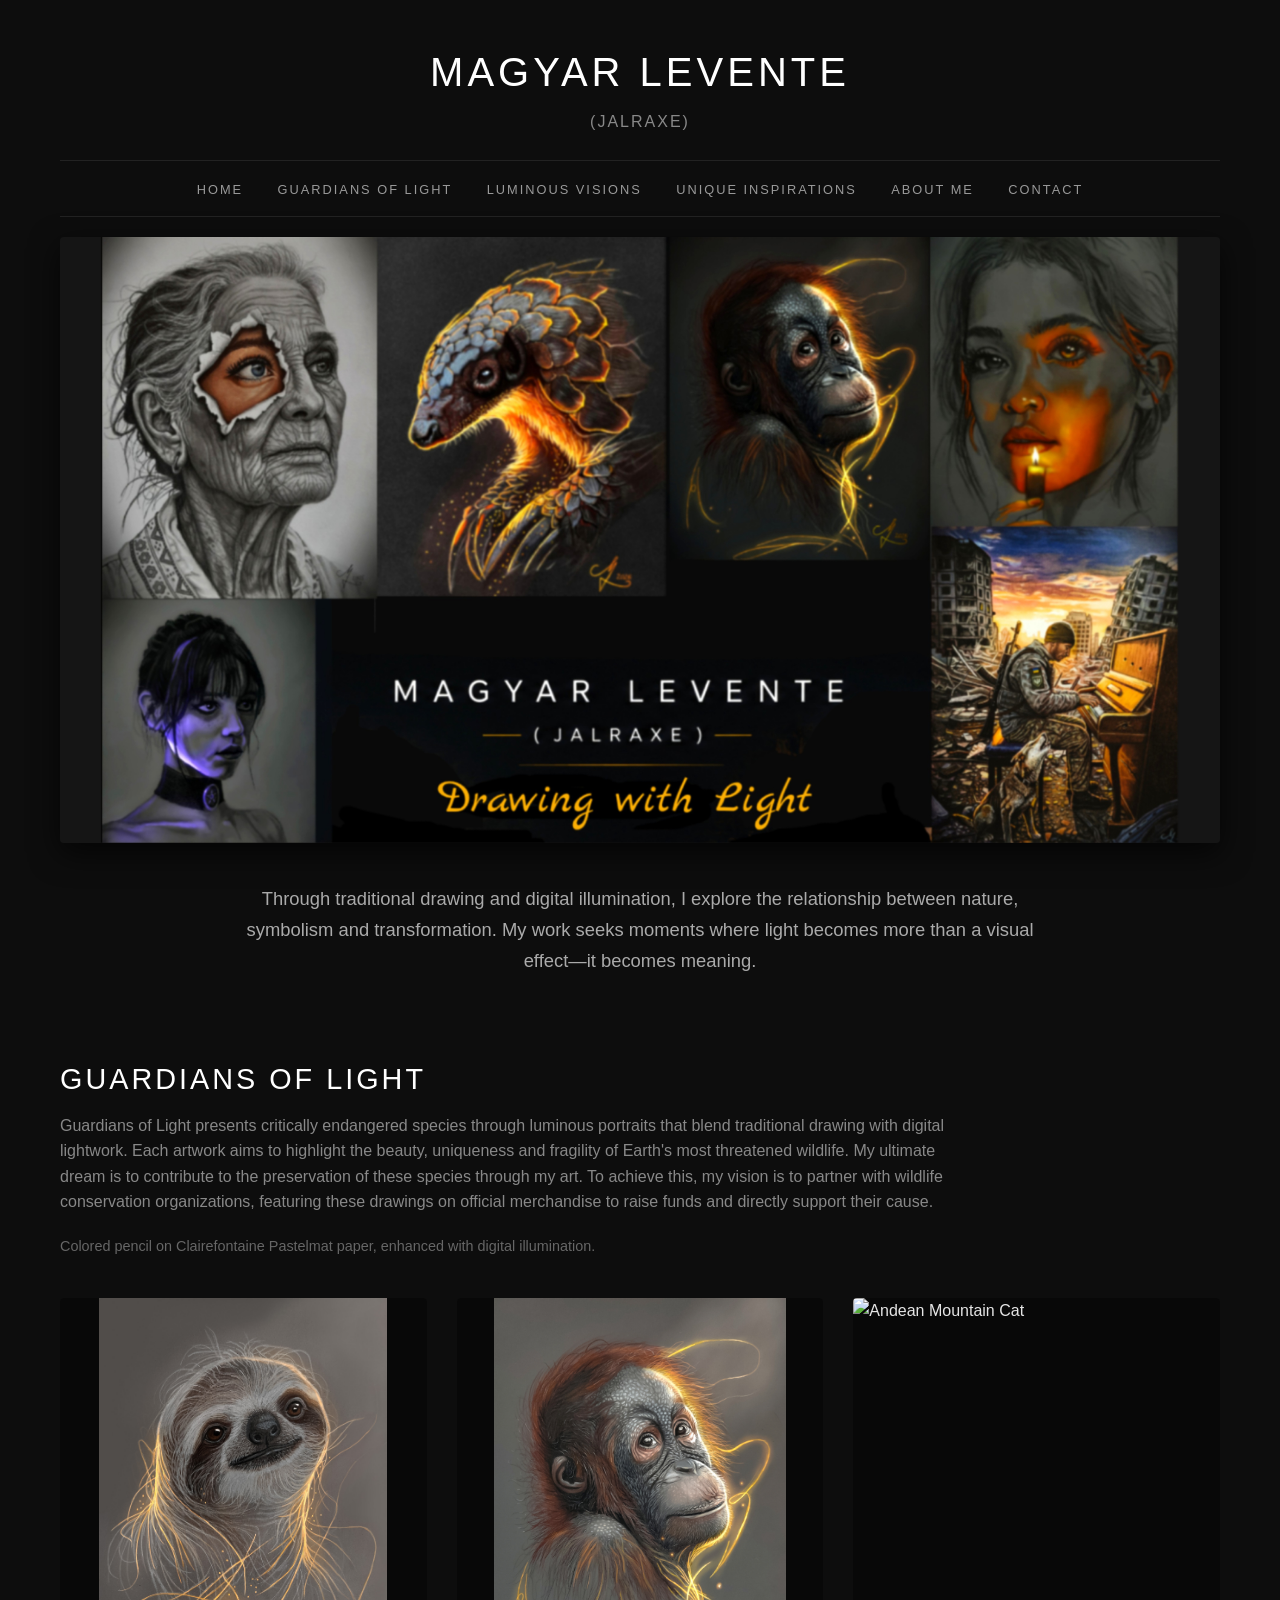
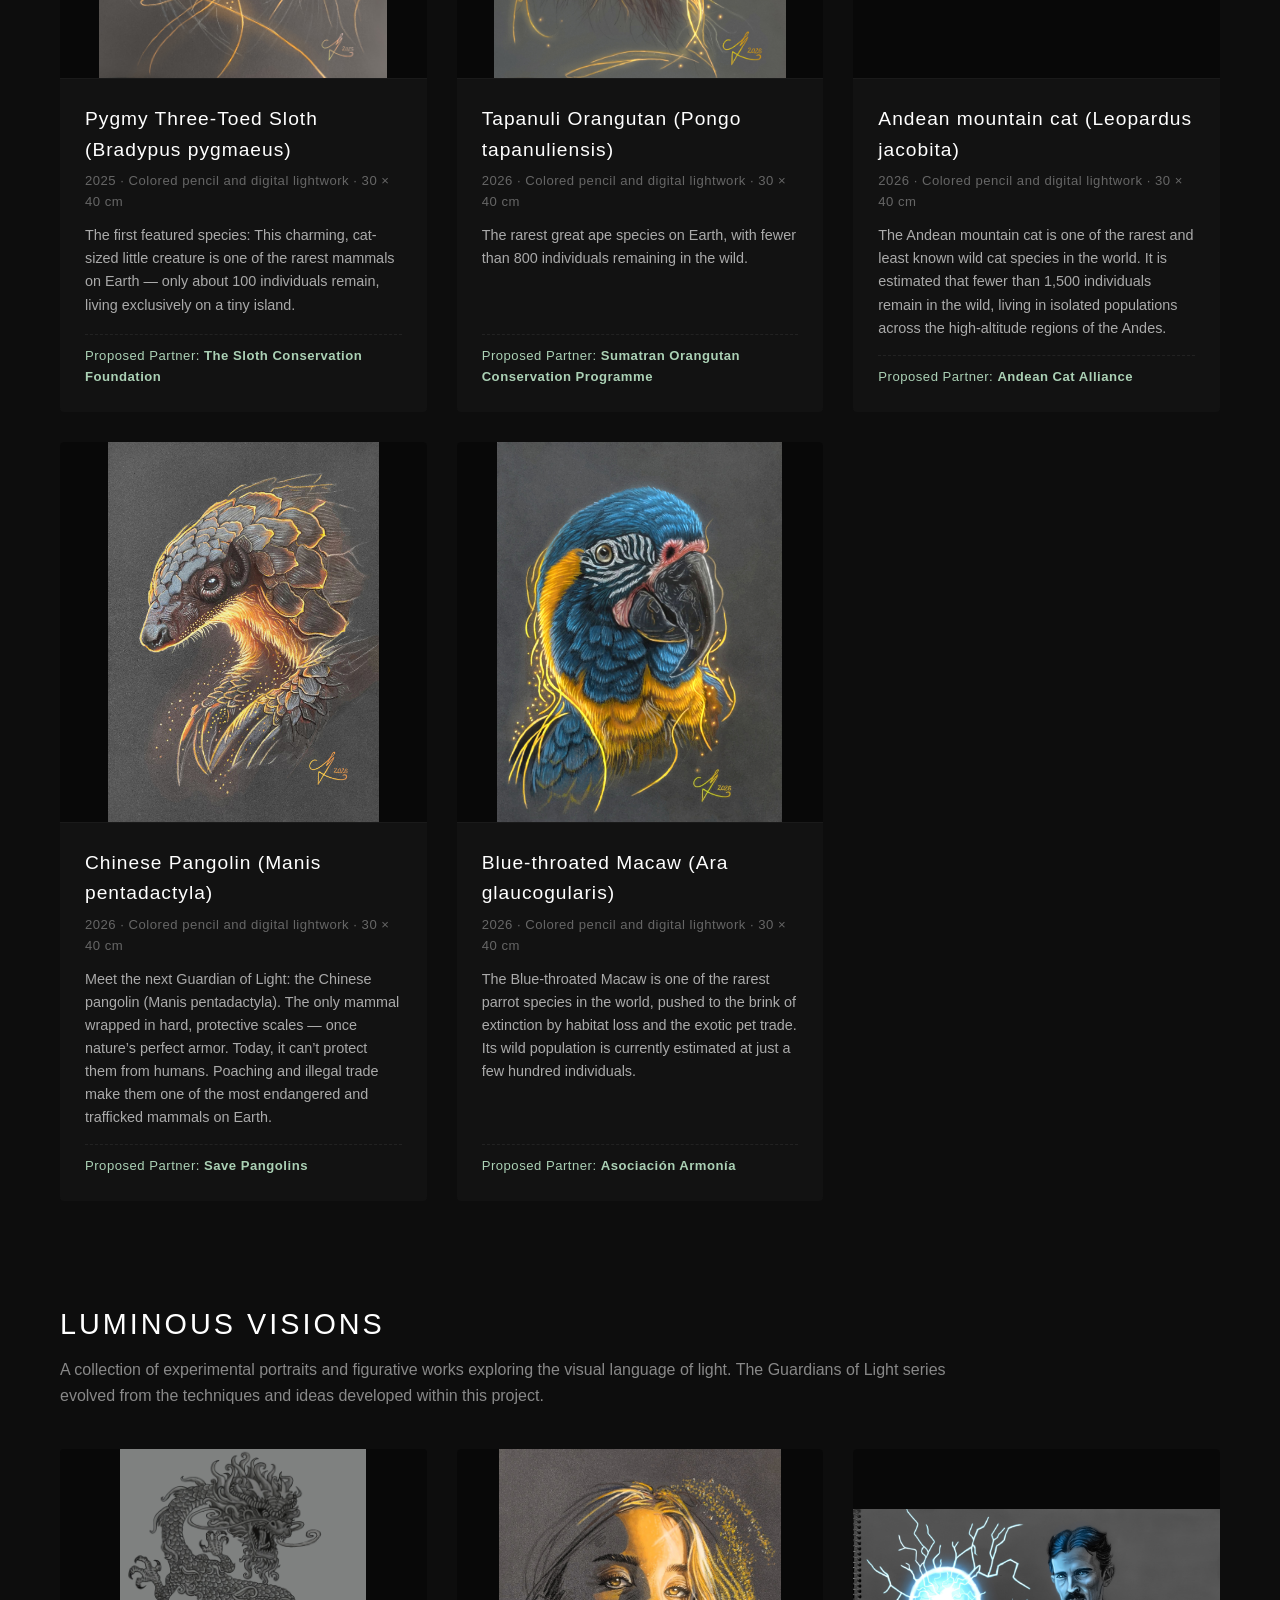
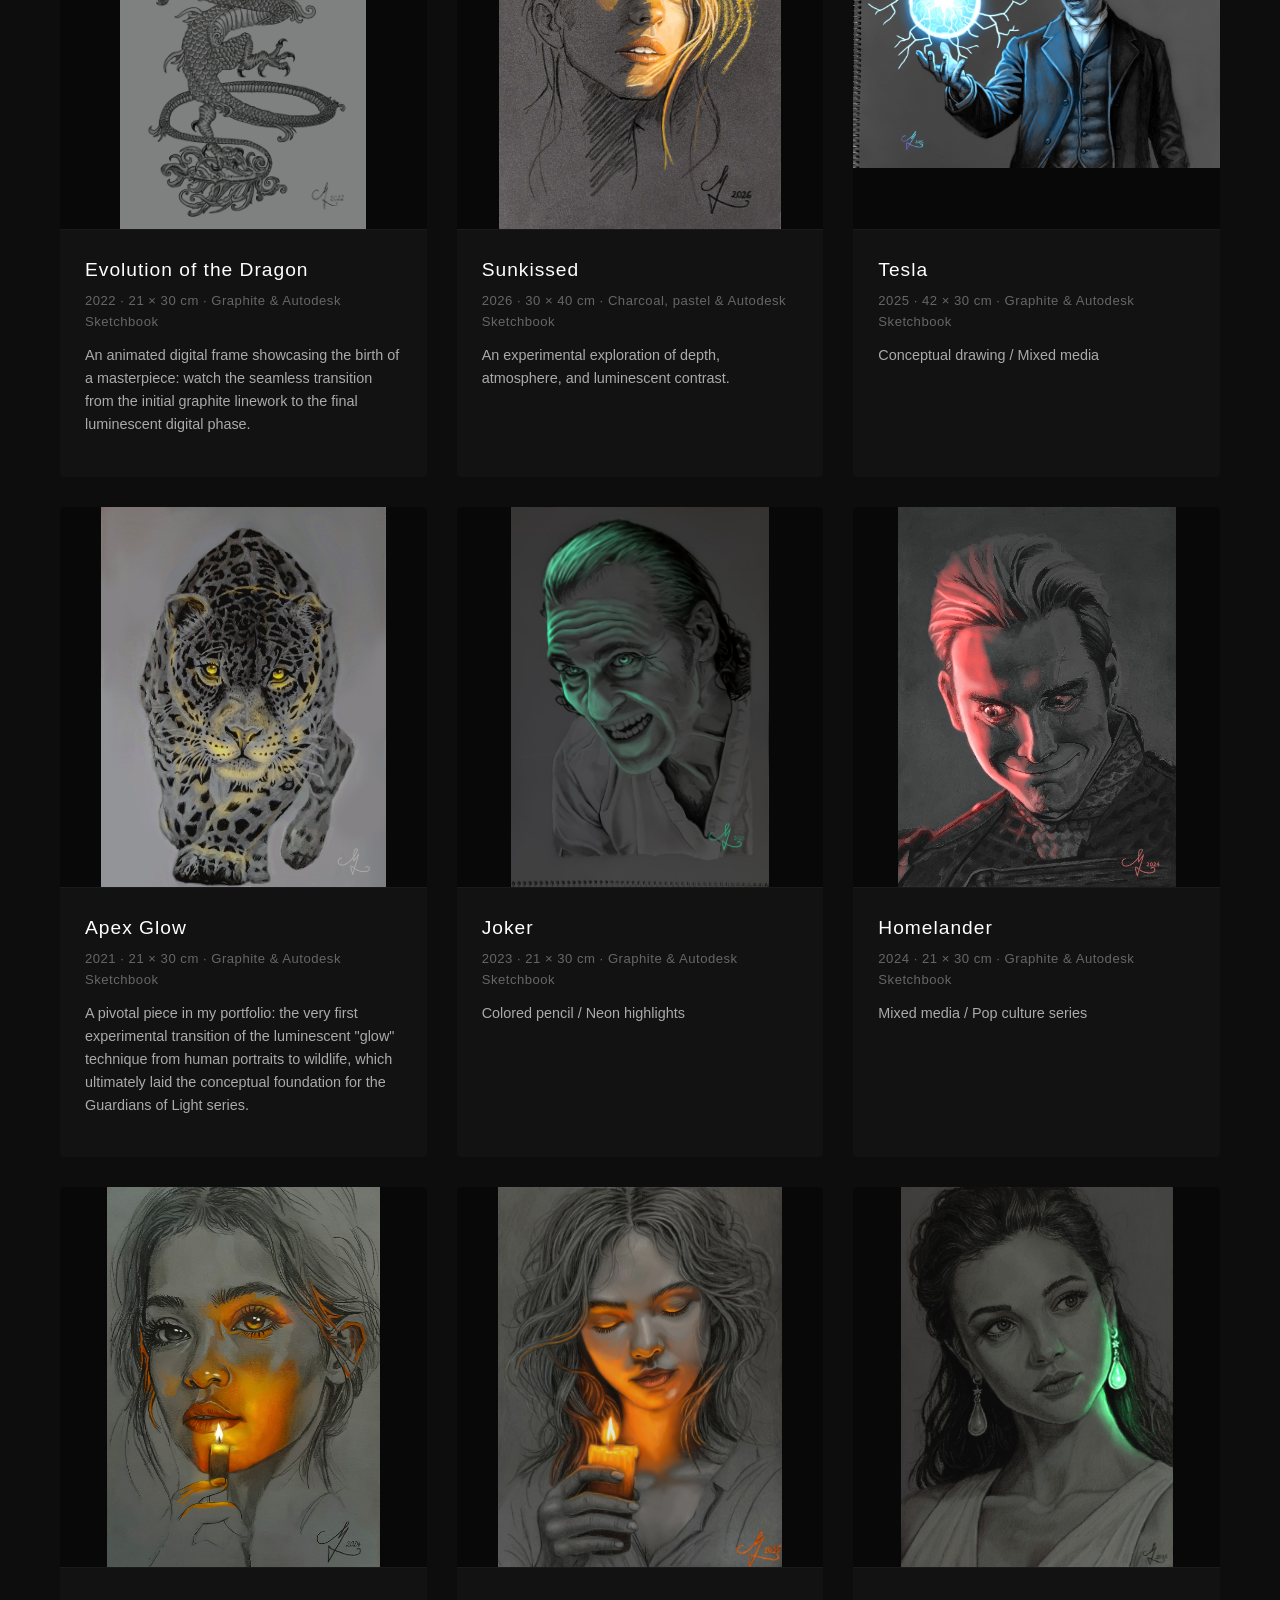
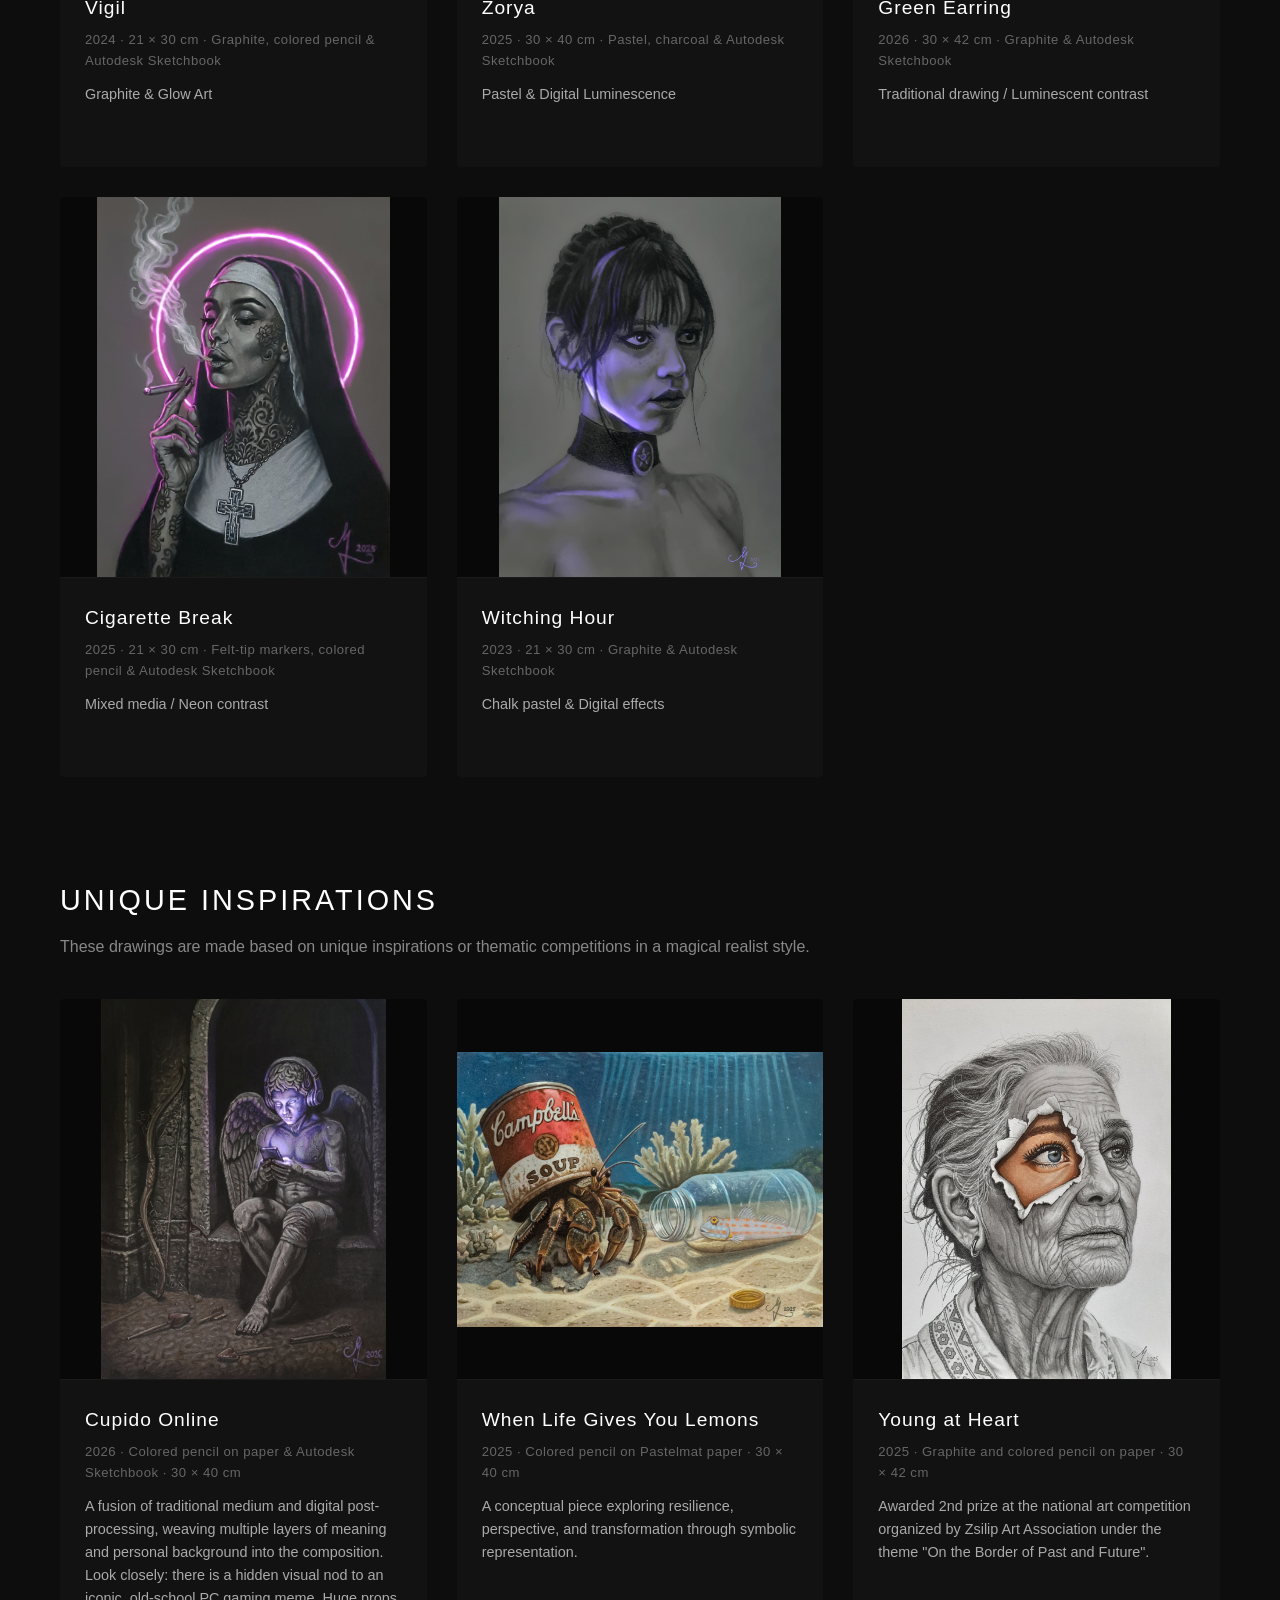
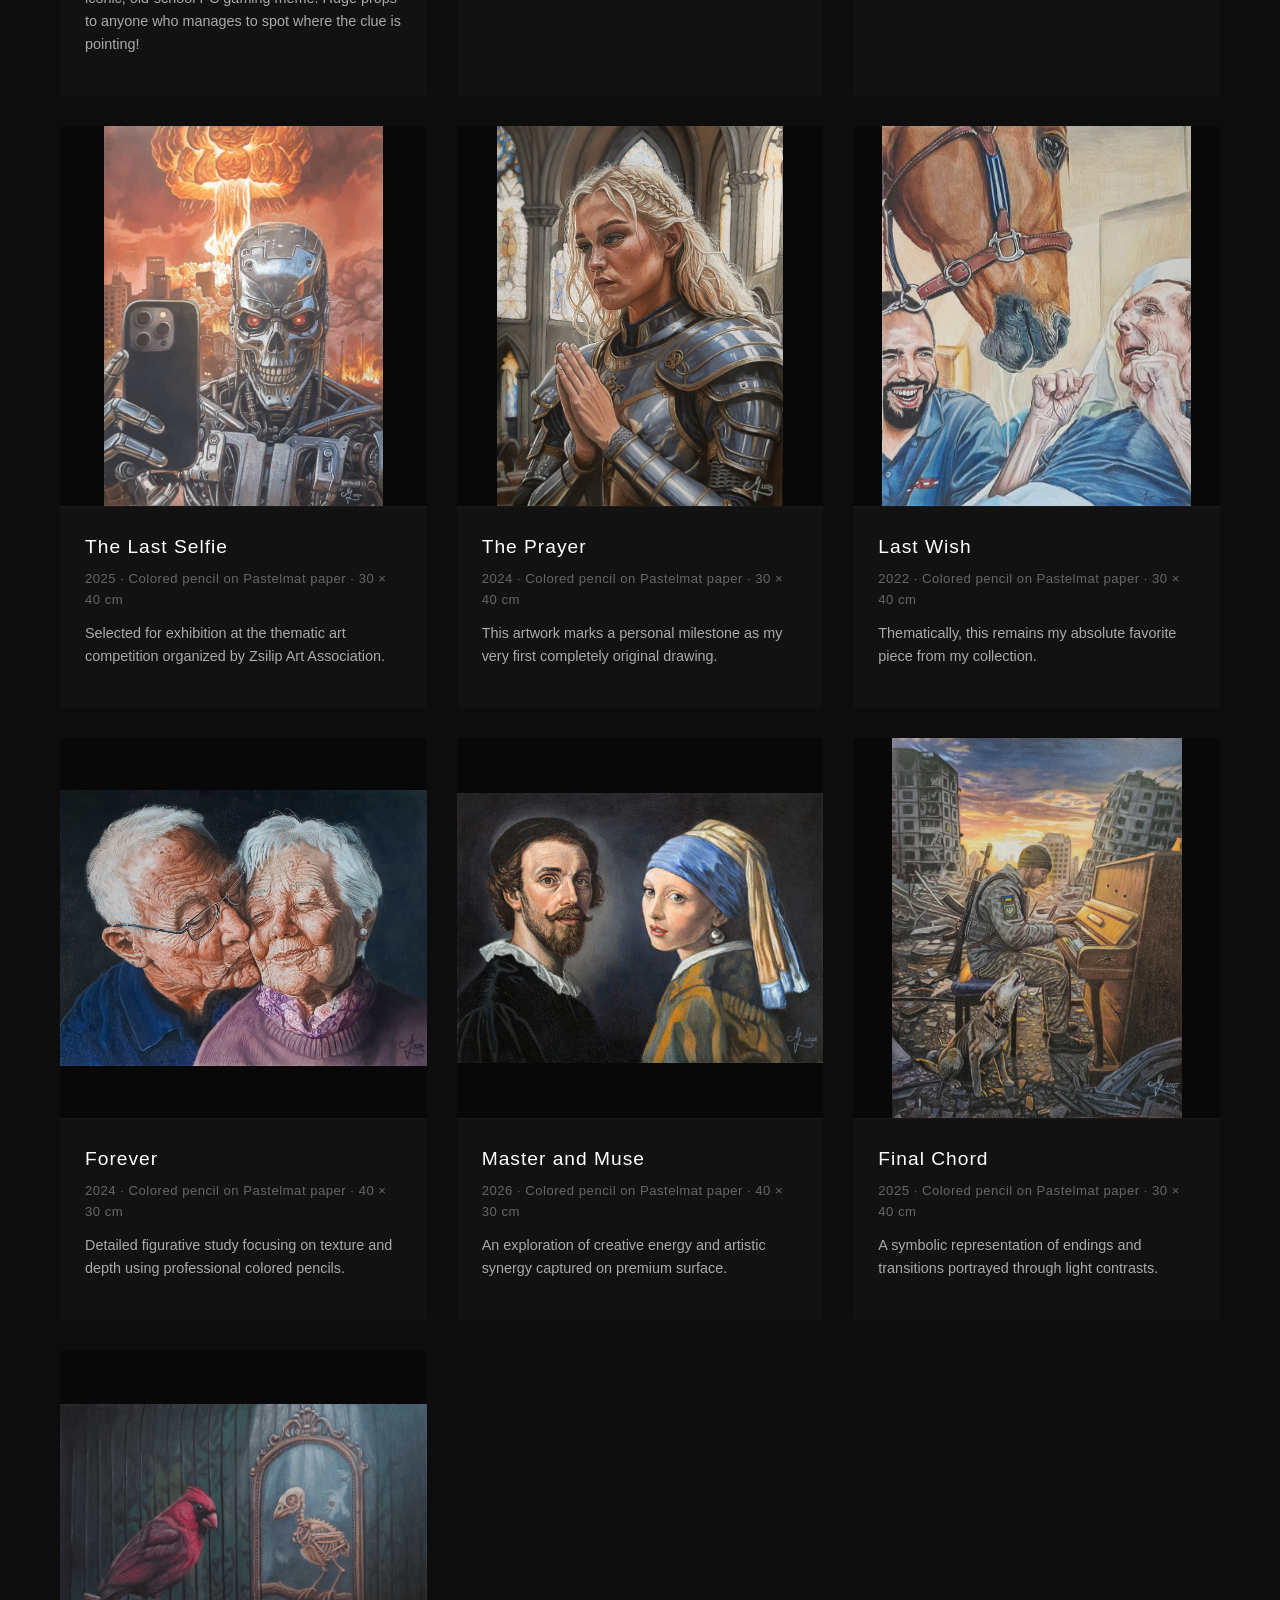
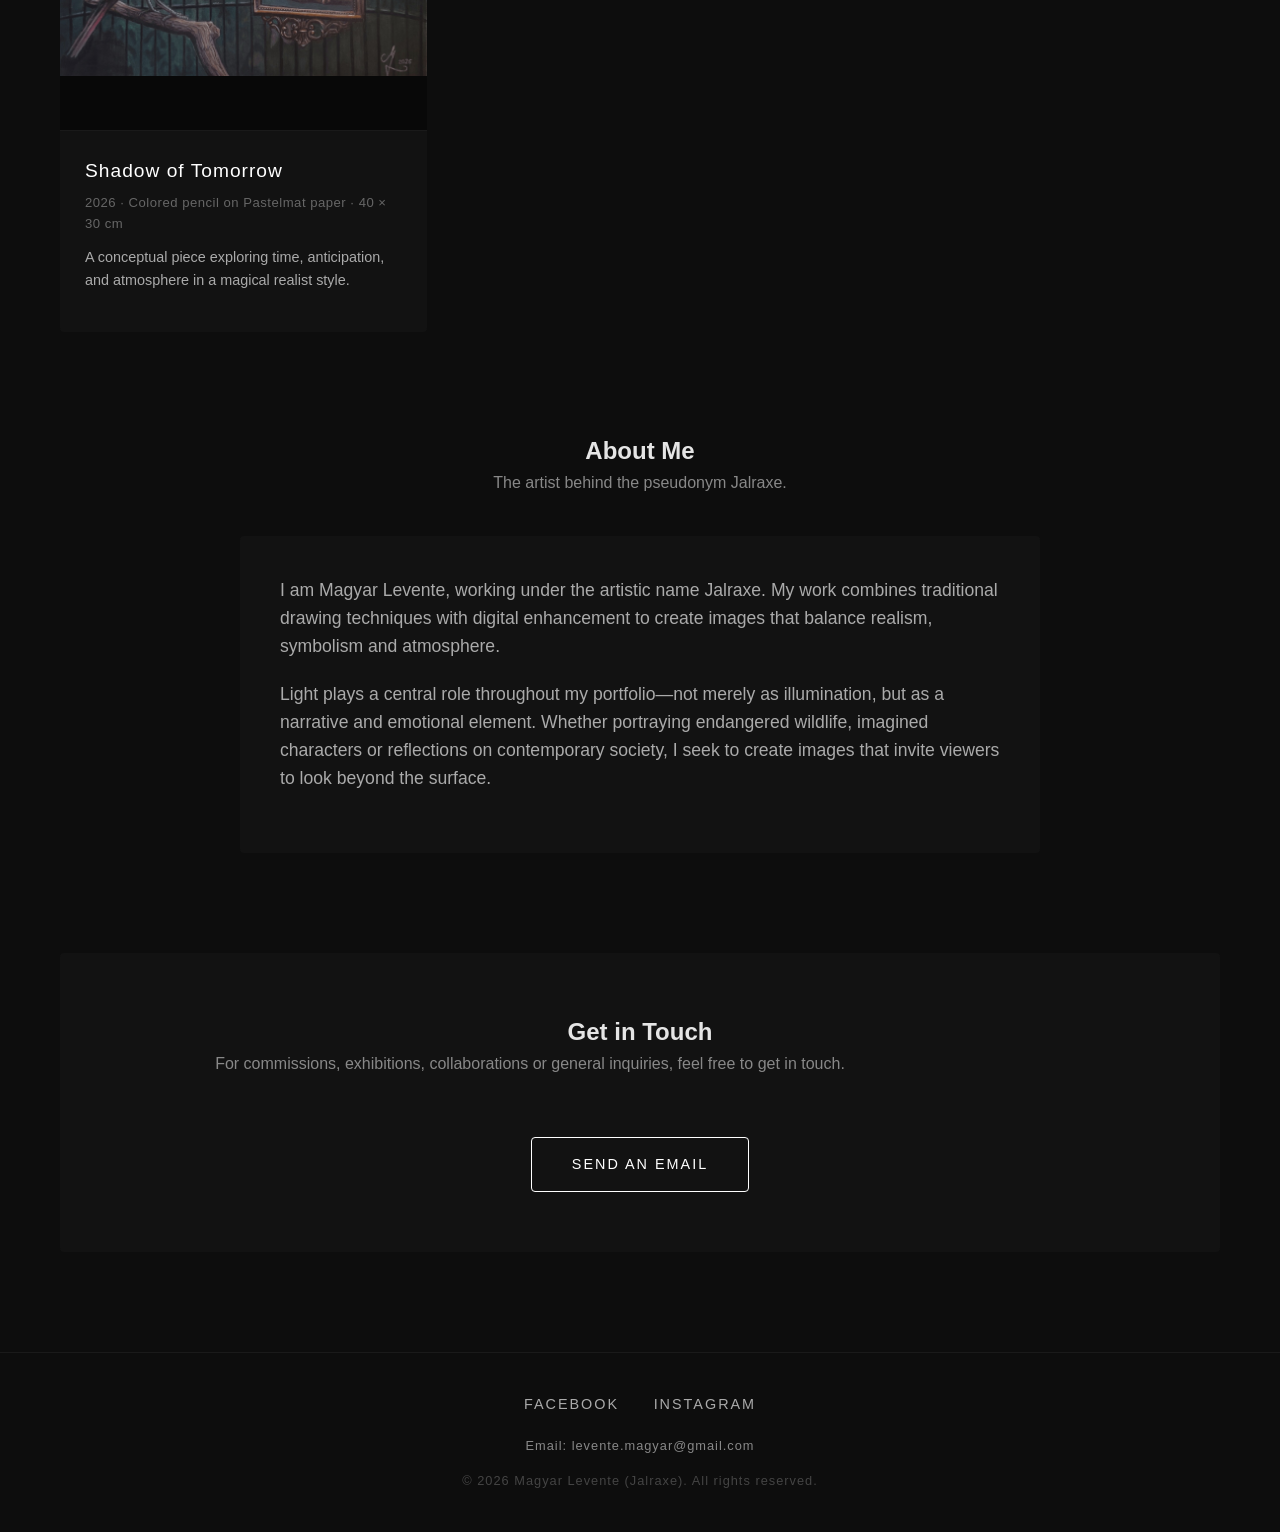
==== index.html @ 27ad3406 "Update index.html" ====
<!DOCTYPE html>
<html lang="en">
<head>
    <meta charset="UTF-8">
    <meta name="viewport" content="width=device-width, initial-scale=1.0">
    <title>Magyar Levente (Jalraxe) | Portfolio</title>
    <style>
        /* Modern, minimalist dark design */
        * {
            margin: 0;
            padding: 0;
            box-sizing: border-box;
        }

        body {
            background-color: #0d0d0d;
            color: #e5e5e5;
            font-family: 'Helvetica Neue', Arial, sans-serif;
            line-height: 1.6;
        }

        /* --- CLEAN HEADER --- */
        header {
            max-width: 1200px;
            margin: 40px auto 20px auto;
            text-align: center;
            padding: 0 20px;
        }

        h1 {
            font-size: 2.5rem;
            font-weight: 300;
            letter-spacing: 4px;
            text-transform: uppercase;
            color: #ffffff;
            margin-bottom: 5px;
        }

        .artist-alias {
            font-size: 1rem;
            letter-spacing: 2px;
            text-transform: uppercase;
            color: #888888;
            margin-bottom: 25px;
        }

        nav {
            margin-top: 20px;
            border-top: 1px solid #222;
            border-bottom: 1px solid #222;
            padding: 15px 0;
        }

        nav a {
            color: #999;
            text-decoration: none;
            text-transform: uppercase;
            font-size: 0.8rem;
            letter-spacing: 2px;
            margin: 0 15px;
            transition: color 0.3s ease;
        }

        nav a:hover {
            color: #ffffff;
        }

        /* --- HERO SECTION --- */
        .hero {
            max-width: 1200px;
            margin: 0 auto 80px auto;
            padding: 0 20px;
            text-align: center;
        }

        .hero-image-container {
            width: 100%;
            overflow: hidden;
            border-radius: 4px;
            margin-bottom: 30px;
            box-shadow: 0 10px 30px rgba(0,0,0,0.7);
        }

        .hero img {
            width: 100%;
            height: auto;
            max-height: 650px;
            object-fit: cover;
            display: block;
        }

        .intro {
            max-width: 800px;
            margin: 40px auto 0 auto;
            font-size: 1.15rem;
            color: #aaaaaa;
            font-weight: 300;
            text-align: center;
            line-height: 1.7;
        }

        /* --- GALLERY AND CONTENT --- */
        main {
            max-width: 1200px;
            margin: 0 auto;
            padding: 0 20px;
        }

        .gallery-section {
            margin-bottom: 100px;
        }

        .gallery-section h2 {
            font-size: 1.8rem;
            font-weight: 400;
            letter-spacing: 3px;
            text-transform: uppercase;
            color: #ffffff;
            margin-bottom: 10px;
        }

        .section-desc, .section-subtitle {
            font-size: 1rem;
            color: #888888;
            margin-bottom: 40px;
            font-weight: 300;
            max-width: 900px;
        }

        /* FIXÁLT, ELMOZDÍTHATATLAN RÁCS */
        .gallery-grid {
            display: grid;
            grid-template-columns: repeat(3, 1fr);
            gap: 30px;
            width: 100%;
        }

        .gallery-item {
            background-color: #121212;
            border-radius: 4px;
            overflow: hidden;
            display: flex;
            flex-direction: column;
            min-height: 580px;
            transition: transform 0.3s ease, box-shadow 0.3s ease;
        }

        .gallery-item:hover {
            transform: translateY(-5px);
            box-shadow: 0 10px 20px rgba(0,0,0,0.5);
        }

        .gallery-item img {
            width: 100%;
            height: 380px;
            min-height: 380px;
            object-fit: contain;
            background-color: #080808;
            display: block;
            cursor: pointer;
            transition: opacity 0.3s ease;
        }

        .gallery-item img:hover {
            opacity: 0.85;
        }

        /* SÁRKÁNY SLIDESHOW SPECIÁLIS CSS UTÁNRENDELÉSEK */
        .slideshow-container {
            position: relative;
            width: 100%;
            height: 380px;
            min-height: 380px;
            background-color: #080808;
            overflow: hidden;
        }

        .draco-slide {
            position: absolute !important;
            top: 0;
            left: 0;
            width: 100%;
            height: 100%;
            object-fit: contain;
            transition: opacity 1s ease-in-out !important;
        }

        .item-info {
            padding: 25px;
            border-top: 1px solid #1a1a1a;
            flex-grow: 1;
            display: flex;
            flex-direction: column;
        }

        .item-info h3 {
            font-size: 1.2rem;
            font-weight: 400;
            color: #ffffff;
            margin-bottom: 5px;
            letter-spacing: 1px;
        }

        .item-info p {
            color: #aaaaaa;
            font-size: 0.9rem;
            font-weight: 300;
            margin-bottom: 15px;
        }

        .art-meta {
            color: #666;
            font-size: 0.82rem;
            margin-bottom: 12px;
            letter-spacing: 0.5px;
        }

        .art-partner {
            font-size: 0.82rem;
            color: #abd1b5;
            border-top: 1px dashed #222;
            padding-top: 10px;
            margin-top: auto;
            letter-spacing: 0.5px;
        }

        .about-section {
            max-width: 800px;
            margin: 0 auto 100px auto;
            text-align: center;
        }

        .about-content {
            font-size: 1.1rem;
            color: #aaaaaa;
            font-weight: 300;
            text-align: left;
            background: #121212;
            padding: 40px;
            border-radius: 4px;
        }

        .about-content p {
            margin-bottom: 20px;
        }

        .contact-section {
            text-align: center;
            margin-bottom: 100px;
            padding: 60px 20px;
            background: #121212;
            border-radius: 4px;
        }

        .contact-btn {
            display: inline-block;
            background: transparent;
            color: #ffffff;
            border: 1px solid #ffffff;
            padding: 15px 40px;
            text-decoration: none;
            text-transform: uppercase;
            font-size: 0.9rem;
            letter-spacing: 2px;
            margin-top: 20px;
            transition: all 0.3s ease;
            border-radius: 4px;
        }

        .contact-btn:hover {
            background: #ffffff;
            color: #0d0d0d;
        }

        footer {
            text-align: center;
            padding: 40px 0;
            color: #444;
            font-size: 0.8rem;
            border-top: 1px solid #1a1a1a;
            letter-spacing: 1px;
        }

        .social-links {
            margin-bottom: 20px;
        }

        .social-links a {
            color: #aaaaaa;
            text-decoration: none;
            margin: 0 15px;
            font-size: 0.9rem;
            text-transform: uppercase;
            letter-spacing: 2px;
            transition: color 0.3s ease;
        }

        .social-links a:hover {
            color: #ffffff;
        }

        .footer-email {
            margin-bottom: 15px;
            color: #888;
        }

        .footer-email a {
            color: #888;
            text-decoration: none;
            transition: color 0.3s ease;
        }

        .footer-email a:hover {
            color: #ffffff;
        }

        /* --- LIGHTBOX STYLE --- */
        .lightbox-overlay {
            position: fixed;
            top: 0;
            left: 0;
            width: 100%;
            height: 100%;
            background-color: rgba(5, 5, 5, 0.95);
            backdrop-filter: blur(8px);
            display: flex;
            flex-direction: column;
            justify-content: center;
            align-items: center;
            z-index: 9999;
            opacity: 0;
            pointer-events: none;
            transition: opacity 0.4s ease;
        }

        .lightbox-overlay.active {
            opacity: 1;
            pointer-events: auto;
        }

        .lightbox-image {
            max-width: 90%;
            max-height: 80vh;
            object-fit: contain;
            border-radius: 4px;
            box-shadow: 0 20px 40px rgba(0,0,0,0.8);
            transform: scale(0.95);
            transition: transform 0.4s ease;
        }

        .lightbox-overlay.active .lightbox-image {
            transform: scale(1);
        }

        .lightbox-caption {
            margin-top: 20px;
            color: #ffffff;
            font-size: 1.2rem;
            font-weight: 300;
            letter-spacing: 1px;
            text-align: center;
            max-width: 80%;
        }

        .lightbox-close {
            position: absolute;
            top: 20px;
            right: 30px;
            color: #888;
            font-size: 2.5rem;
            cursor: pointer;
            transition: color 0.3s ease;
            user-select: none;
        }

        .lightbox-close:hover {
            color: #ffffff;
        }

        /* Képernyőméret igazítások */
        @media (max-width: 1024px) {
            .gallery-grid {
                grid-template-columns: repeat(2, 1fr);
            }
        }

        @media (max-width: 768px) {
            nav a {
                display: block;
                margin: 10px 0;
            }
            .gallery-grid {
                grid-template-columns: 1fr;
            }
            .gallery-item {
                min-height: auto;
            }
            .lightbox-close {
                top: 15px;
                right: 20px;
                font-size: 2rem;
            }
            .social-links a {
                display: inline-block;
                margin: 5px 15px;
            }
        }
    </style>
</head>
<body>

<header>
    <h1>Magyar Levente</h1>
    <div class="artist-alias">(Jalraxe)</div>
    <nav>
        <a href="#home">Home</a>
        <a href="#guardians-of-light">Guardians of Light</a>
        <a href="#luminous-visions">Luminous Visions</a>
        <a href="#unique-inspirations">Unique Inspirations</a>
        <a href="#about">About Me</a>
        <a href="#contact">Contact</a>
    </nav>
</header>

<section id="home" class="hero">
    <div class="hero-image-container">
        <img src="images/borito.jpg" alt="Magyar Levente - Portfolio Artwork Showcase">
    </div>
    <p class="intro">
        Through traditional drawing and digital illumination, I explore the relationship between nature, symbolism and transformation. My work seeks moments where light becomes more than a visual effect—it becomes meaning.
    </p>
</section>

<main>
    <!-- Guardians of Light Section -->
    <section id="guardians-of-light" class="gallery-section">
        <h2>Guardians of Light</h2>
        <div class="section-desc">
            <p>Guardians of Light presents critically endangered species through luminous portraits that blend traditional drawing with digital lightwork. Each artwork aims to highlight the beauty, uniqueness and fragility of Earth's most threatened wildlife. My ultimate dream is to contribute to the preservation of these species through my art. To achieve this, my vision is to partner with wildlife conservation organizations, featuring these drawings on official merchandise to raise funds and directly support their cause.</p>
            <p style="font-size:0.9rem;color:#666;margin-top:20px;">Colored pencil on Clairefontaine Pastelmat paper, enhanced with digital illumination.</p>
        </div>
        
        <div class="gallery-grid">
            <div class="gallery-item">
                <img src="images/törpelajhár.jpg" alt="Pygmy Three-Toed Sloth">
                <div class="item-info">
                    <h3>Pygmy Three-Toed Sloth (Bradypus pygmaeus)</h3>
                    <div class="art-meta">2025 · Colored pencil and digital lightwork · 30 × 40 cm</div>
                    <p>The first featured species: This charming, cat-sized little creature is one of the rarest mammals on Earth — only about 100 individuals remain, living exclusively on a tiny island.</p>
                    <div class="art-partner">Proposed Partner: <strong>The Sloth Conservation Foundation</strong></div>
                </div>
            </div>
            <div class="gallery-item">
                <img src="images/tapanuiorángután.jpg" alt="Tapanuli Orangutan">
                <div class="item-info">
                    <h3>Tapanuli Orangutan (Pongo tapanuliensis)</h3>
                    <div class="art-meta">2026 · Colored pencil and digital lightwork · 30 × 40 cm</div>
                    <p>The rarest great ape species on Earth, with fewer than 800 individuals remaining in the wild.</p>
                    <div class="art-partner">Proposed Partner: <strong>Sumatran Orangutan Conservation Programme</strong></div>
                </div>
            </div>
            <div class="gallery-item">
                <img src="images/andesihegyimacska.png" alt="Andean Mountain Cat">
                <div class="item-info">
                    <h3>Andean mountain cat (Leopardus jacobita)</h3>
                    <div class="art-meta">2026 · Colored pencil and digital lightwork · 30 × 40 cm</div>
                    <p>The Andean mountain cat is one of the rarest and least known wild cat species in the world. It is estimated that fewer than 1,500 individuals remain in the wild, living in isolated populations across the high-altitude regions of the Andes.</p>
                    <div class="art-partner">Proposed Partner: <strong>Andean Cat Alliance</strong></div>
                </div>
            </div>
            <div class="gallery-item">
                <img src="images/kínai tobzoska.jpg" alt="Chinese Pangolin">
                <div class="item-info">
                    <h3>Chinese Pangolin (Manis pentadactyla)</h3>
                    <div class="art-meta">2026 · Colored pencil and digital lightwork · 30 × 40 cm</div>
                    <p>Meet the next Guardian of Light: the Chinese pangolin (Manis pentadactyla). The only mammal wrapped in hard, protective scales — once nature’s perfect armor. Today, it can’t protect them from humans. Poaching and illegal trade make them one of the most endangered and trafficked mammals on Earth.</p>
                    <div class="art-partner">Proposed Partner: <strong>Save Pangolins</strong></div>
                </div>
            </div>
            <div class="gallery-item">
                <img src="images/kektorkuara.jpg" alt="Blue-throated Macaw">
                <div class="item-info">
                    <h3>Blue-throated Macaw (Ara glaucogularis)</h3>
                    <div class="art-meta">2026 · Colored pencil and digital lightwork · 30 × 40 cm</div>
                    <p>The Blue-throated Macaw is one of the rarest parrot species in the world, pushed to the brink of extinction by habitat loss and the exotic pet trade. Its wild population is currently estimated at just a few hundred individuals.</p>
                    <div class="art-partner">Proposed Partner: <strong>Asociación Armonía</strong></div>
                </div>
            </div>
        </div>
    </section>

    <!-- Luminous Visions Section -->
    <section id="luminous-visions" class="gallery-section">
        <h2>Luminous Visions</h2>
        <p class="section-subtitle">A collection of experimental portraits and figurative works exploring the visual language of light. The Guardians of Light series evolved from the techniques and ideas developed within this project.</p>
        
        <div class="gallery-grid">
            
            <!-- 1. DRAGON EVOLUTION (ANIMÁLT) -->
            <div class="gallery-item">
                <div class="slideshow-container">
                    <img src="images/draco-1.jpg" class="draco-slide" alt="Evolution of the Dragon - Step 1" style="opacity: 1;">
                    <img src="images/draco-2.jpg" class="draco-slide" alt="Evolution of the Dragon - Step 2" style="opacity: 0;">
                    <img src="images/draco-3.jpg" class="draco-slide" alt="Evolution of the Dragon - Step 3" style="opacity: 0;">
                    <img src="images/draco-4.jpg" class="draco-slide" alt="Evolution of the Dragon - Step 4" style="opacity: 0;">
                </div>
                <div class="item-info">
                    <h3>Evolution of the Dragon</h3>
                    <div class="art-meta">2022 · 21 × 30 cm · Graphite & Autodesk Sketchbook</div>
                    <p>An animated digital frame showcasing the birth of a masterpiece: watch the seamless transition from the initial graphite linework to the final luminescent digital phase.</p>
                </div>
            </div>

            <!-- 2. SUNKISSED -->
            <div class="gallery-item">
                <img src="images/fenyhatas.jpg" alt="Sunkissed">
                <div class="item-info">
                    <h3>Sunkissed</h3>
                    <div class="art-meta">2026 · 30 × 40 cm · Charcoal, pastel & Autodesk Sketchbook</div>
                    <p>An experimental exploration of depth, atmosphere, and luminescent contrast.</p>
                </div>
            </div>
            
            <!-- 3. TESLA -->
            <div class="gallery-item">
                <img src="images/Tesla.jpg" alt="Tesla">
                <div class="item-info">
                    <h3>Tesla</h3>
                    <div class="art-meta">2025 · 42 × 30 cm · Graphite & Autodesk Sketchbook</div>
                    <p>Conceptual drawing / Mixed media</p>
                </div>
            </div>

            <!-- 4. APEX GLOW (JAGUÁR - KÖZVETLENÜL TESLA UTÁN) -->
            <div class="gallery-item">
                <img src="images/jaguarglow.jpg" alt="Apex Glow">
                <div class="item-info">
                    <h3>Apex Glow</h3>
                    <div class="art-meta">2021 · 21 × 30 cm · Graphite & Autodesk Sketchbook</div>
                    <p>A pivotal piece in my portfolio: the very first experimental transition of the luminescent "glow" technique from human portraits to wildlife, which ultimately laid the conceptual foundation for the Guardians of Light series.</p>
                </div>
            </div>

            <!-- 5. JOKER -->
            <div class="gallery-item">
                <img src="images/Joker.jpg" alt="Joker">
                <div class="item-info">
                    <h3>Joker</h3>
                    <div class="art-meta">2023 · 21 × 30 cm · Graphite & Autodesk Sketchbook</div>
                    <p>Colored pencil / Neon highlights</p>
                </div>
            </div>
            <div class="gallery-item">
                <img src="images/Homelander.jpg" alt="Homelander">
                <div class="item-info">
                    <h3>Homelander</h3>
                    <div class="art-meta">2024 · 21 × 30 cm · Graphite & Autodesk Sketchbook</div>
                    <p>Mixed media / Pop culture series</p>
                </div>
            </div>
            <div class="gallery-item">
                <img src="images/kiserletiportre.jpg" alt="Vigil">
                <div class="item-info">
                    <h3>Vigil</h3>
                    <div class="art-meta">2024 · 21 × 30 cm · Graphite, colored pencil & Autodesk Sketchbook</div>
                    <p>Graphite & Glow Art</p>
                </div>
            </div>
            <div class="gallery-item">
                <img src="images/Zorya.jpg" alt="Zorya">
                <div class="item-info">
                    <h3>Zorya</h3>
                    <div class="art-meta">2025 · 30 × 40 cm · Pastel, charcoal & Autodesk Sketchbook</div>
                    <p>Pastel & Digital Luminescence</p>
                </div>
            </div>
            <div class="gallery-item">
                <img src="images/zöld fülbevaló.jpg" alt="Green Earring">
                <div class="item-info">
                    <h3>Green Earring</h3>
                    <div class="art-meta">2026 · 30 × 42 cm · Graphite & Autodesk Sketchbook</div>
                    <p>Traditional drawing / Luminescent contrast</p>
                </div>
            </div>
            <div class="gallery-item">
                <img src="images/cigiszünet.jpg" alt="Cigarette Break">
                <div class="item-info">
                    <h3>Cigarette Break</h3>
                    <div class="art-meta">2025 · 21 × 30 cm · Felt-tip markers, colored pencil & Autodesk Sketchbook</div>
                    <p>Mixed media / Neon contrast</p>
                </div>
            </div>
            <div class="gallery-item">
                <img src="images/purpleglow.jpg" alt="Witching Hour">
                <div class="item-info">
                    <h3>Witching Hour</h3>
                    <div class="art-meta">2023 · 21 × 30 cm · Graphite & Autodesk Sketchbook</div>
                    <p>Chalk pastel & Digital effects</p>
                </div>
            </div>
        </div>
    </section>

    <!-- Unique Inspirations Section -->
    <section id="unique-inspirations" class="gallery-section">
        <h2>Unique Inspirations</h2>
        <p class="section-subtitle">
            These drawings are made based on unique inspirations or thematic competitions in a magical realist style.
        </p>
        
        <div class="gallery-grid">
            <!-- 1. Cupido Online -->
            <div class="gallery-item">
                <img src="images/cupidoonline.jpg" alt="Cupido Online">
                <div class="item-info">
                    <h3>Cupido Online</h3>
                    <div class="art-meta">2026 · Colored pencil on paper & Autodesk Sketchbook · 30 × 40 cm</div>
                    <p>A fusion of traditional medium and digital post-processing, weaving multiple layers of meaning and personal background into the composition. Look closely: there is a hidden visual nod to an iconic, old-school PC gaming meme. Huge props to anyone who manages to spot where the clue is pointing!</p>
                </div>
            </div>

            <!-- 2. When Life Gives You Lemons -->
            <div class="gallery-item">
                <img src="images/Ha az élet citromot ad.jpg" alt="When Life Gives You Lemons">
                <div class="item-info">
                    <h3>When Life Gives You Lemons</h3>
                    <div class="art-meta">2025 · Colored pencil on Pastelmat paper · 30 × 40 cm</div>
                    <p>A conceptual piece exploring resilience, perspective, and transformation through symbolic representation.</p>
                </div>
            </div>

            <!-- 3. Young at Heart -->
            <div class="gallery-item">
                <img src="images/Lelekbenfiatal.jpg" alt="Young at Heart">
                <div class="item-info">
                    <h3>Young at Heart</h3>
                    <div class="art-meta">2025 · Graphite and colored pencil on paper · 30 × 42 cm</div>
                    <p>Awarded 2nd prize at the national art competition organized by Zsilip Art Association under the theme "On the Border of Past and Future".</p>
                </div>
            </div>

            <!-- 4. The Last Selfie -->
            <div class="gallery-item">
                <img src="images/Az utolso szelfi.jpg" alt="The Last Selfie">
                <div class="item-info">
                    <h3>The Last Selfie</h3>
                    <div class="art-meta">2025 · Colored pencil on Pastelmat paper · 30 × 40 cm</div>
                    <p>Selected for exhibition at the thematic art competition organized by Zsilip Art Association.</p>
                </div>
            </div>

            <!-- 5. The Prayer -->
            <div class="gallery-item">
                <img src="images/A fohasz.jpg" alt="The Prayer">
                <div class="item-info">
                    <h3>The Prayer</h3>
                    <div class="art-meta">2024 · Colored pencil on Pastelmat paper · 30 × 40 cm</div>
                    <p>This artwork marks a personal milestone as my very first completely original drawing.</p>
                </div>
            </div>

            <!-- 6. Last Wish -->
            <div class="gallery-item">
                <img src="images/Utolso kivansag.jpg" alt="Last Wish">
                <div class="item-info">
                    <h3>Last Wish</h3>
                    <div class="art-meta">2022 · Colored pencil on Pastelmat paper · 30 × 40 cm</div>
                    <p>Thematically, this remains my absolute favorite piece from my collection.</p>
                </div>
            </div>

            <!-- 7. Forever -->
            <div class="gallery-item">
                <img src="images/mindorokke.jpg" alt="Forever">
                <div class="item-info">
                    <h3>Forever</h3>
                    <div class="art-meta">2024 · Colored pencil on Pastelmat paper · 40 × 30 cm</div>
                    <p>Detailed figurative study focusing on texture and depth using professional colored pencils.</p>
                </div>
            </div>

            <!-- 8. Master and Muse -->
            <div class="gallery-item">
                <img src="images/mesteresmuzsa.jpg" alt="Master and Muse">
                <div class="item-info">
                    <h3>Master and Muse</h3>
                    <div class="art-meta">2026 · Colored pencil on Pastelmat paper · 40 × 30 cm</div>
                    <p>An exploration of creative energy and artistic synergy captured on premium surface.</p>
                </div>
            </div>

            <!-- 9. Final Chord -->
            <div class="gallery-item">
                <img src="images/Zaroakkord.jpg" alt="Final Chord">
                <div class="item-info">
                    <h3>Final Chord</h3>
                    <div class="art-meta">2025 · Colored pencil on Pastelmat paper · 30 × 40 cm</div>
                    <p>A symbolic representation of endings and transitions portrayed through light contrasts.</p>
                </div>
            </div>

            <!-- 10. Shadow of Tomorrow -->
            <div class="gallery-item">
                <img src="images/A holnap arnyeka.jpg" alt="Shadow of Tomorrow">
                <div class="item-info">
                    <h3>Shadow of Tomorrow</h3>
                    <div class="art-meta">2026 · Colored pencil on Pastelmat paper · 40 × 30 cm</div>
                    <p>A conceptual piece exploring time, anticipation, and atmosphere in a magical realist style.</p>
                </div>
            </div>
        </div>
    </section>

    <!-- About Section -->
    <section id="about" class="about-section">
        <h2>About Me</h2>
        <p class="section-desc">The artist behind the pseudonym Jalraxe.</p>
        <div class="about-content">
            <p>I am Magyar Levente, working under the artistic name Jalraxe. My work combines traditional drawing techniques with digital enhancement to create images that balance realism, symbolism and atmosphere.</p>
            <p>Light plays a central role throughout my portfolio—not merely as illumination, but as a narrative and emotional element. Whether portraying endangered wildlife, imagined characters or reflections on contemporary society, I seek to create images that invite viewers to look beyond the surface.</p>
        </div>
    </section>

    <!-- Contact Section -->
    <section id="contact" class="contact-section">
        <h2>Get in Touch</h2>
        <p class="section-desc">For commissions, exhibitions, collaborations or general inquiries, feel free to get in touch.</p>
        <a href="mailto:levente.magyar@gmail.com" class="contact-btn">Send an Email</a>
    </section>
</main>

<footer>
    <div class="social-links">
        <a href="https://www.facebook.com/levente.magyar.9699/" target="_blank">Facebook</a>
        <a href="https://www.instagram.com/jalraxe/" target="_blank">Instagram</a>
    </div>
    <div class="footer-email">
        Email: <a href="mailto:levente.magyar@gmail.com">levente.magyar@gmail.com</a>
    </div>
    <p>&copy; 2026 Magyar Levente (Jalraxe). All rights reserved.</p>
</footer>

<!-- LIGHTBOX ELEMENT -->
<div class="lightbox-overlay" id="lightbox">
    <span class="lightbox-close" id="lightbox-close">&times;</span>
    <img class="lightbox-image" id="lightbox-img" src="" alt="">
    <div class="lightbox-caption" id="lightbox-caption"></div>
</div>

<!-- JAVASCRIPT FOR LIGHTBOX AND SLIDESHOW -->
<script>
    const lightbox = document.getElementById('lightbox');
    const lightboxImg = document.getElementById('lightbox-img');
    const lightboxCaption = document.getElementById('lightbox-caption');
    const lightboxClose = document.getElementById('lightbox-close');
    
    // Minden sima kép kiválasztása, kivéve a sárkány csúszkáit
    const galleryImages = document.querySelectorAll('.gallery-grid .gallery-item img:not(.draco-slide)');
    const dracoSlides = document.querySelectorAll('.draco-slide');

    // Sima képek lightbox eseménye
    galleryImages.forEach(img => {
        img.addEventListener('click', () => {
            const title = img.parentElement.querySelector('.item-info h3').innerText;
            lightboxImg.src = img.src;
            lightboxImg.alt = img.alt;
            lightboxCaption.innerText = title;
            lightbox.classList.add('active');
        });
    });

    // Sárkány diák lightbox eseménye külön kezelve
    dracoSlides.forEach(slide => {
        slide.addEventListener('click', () => {
            const container = slide.closest('.gallery-item');
            const title = container.querySelector('.item-info h3').innerText;
            const phaseNum = Array.from(dracoSlides).indexOf(slide) + 1;
            
            lightboxImg.src = slide.src;
            lightboxImg.alt = slide.alt;
            lightboxCaption.innerText = `${title} (Phase ${phaseNum}/4)`;
            lightbox.classList.add('active');
        });
    });

    // Sárkány képek léptetése (áttűnés)
    let currentSlide = 0;
    if(dracoSlides.length > 0) {
        setInterval(() => {
            dracoSlides[currentSlide].style.opacity = 0;
            currentSlide = (currentSlide + 1) % dracoSlides.length;
            dracoSlides[currentSlide].style.opacity = 1;
        }, 2500);
    }

    // Lightbox bezárások
    lightboxClose.addEventListener('click', () => {
        lightbox.classList.remove('active');
    });

    lightbox.addEventListener('click', (e) => {
        if (e.target === lightbox) {
            lightbox.classList.remove('active');
        }
    });

    document.addEventListener('keydown', (e) => {
        if (e.key === 'Escape' && lightbox.classList.contains('active')) {
            lightbox.classList.remove('active');
        }
    });
</script>

</body>
</html>
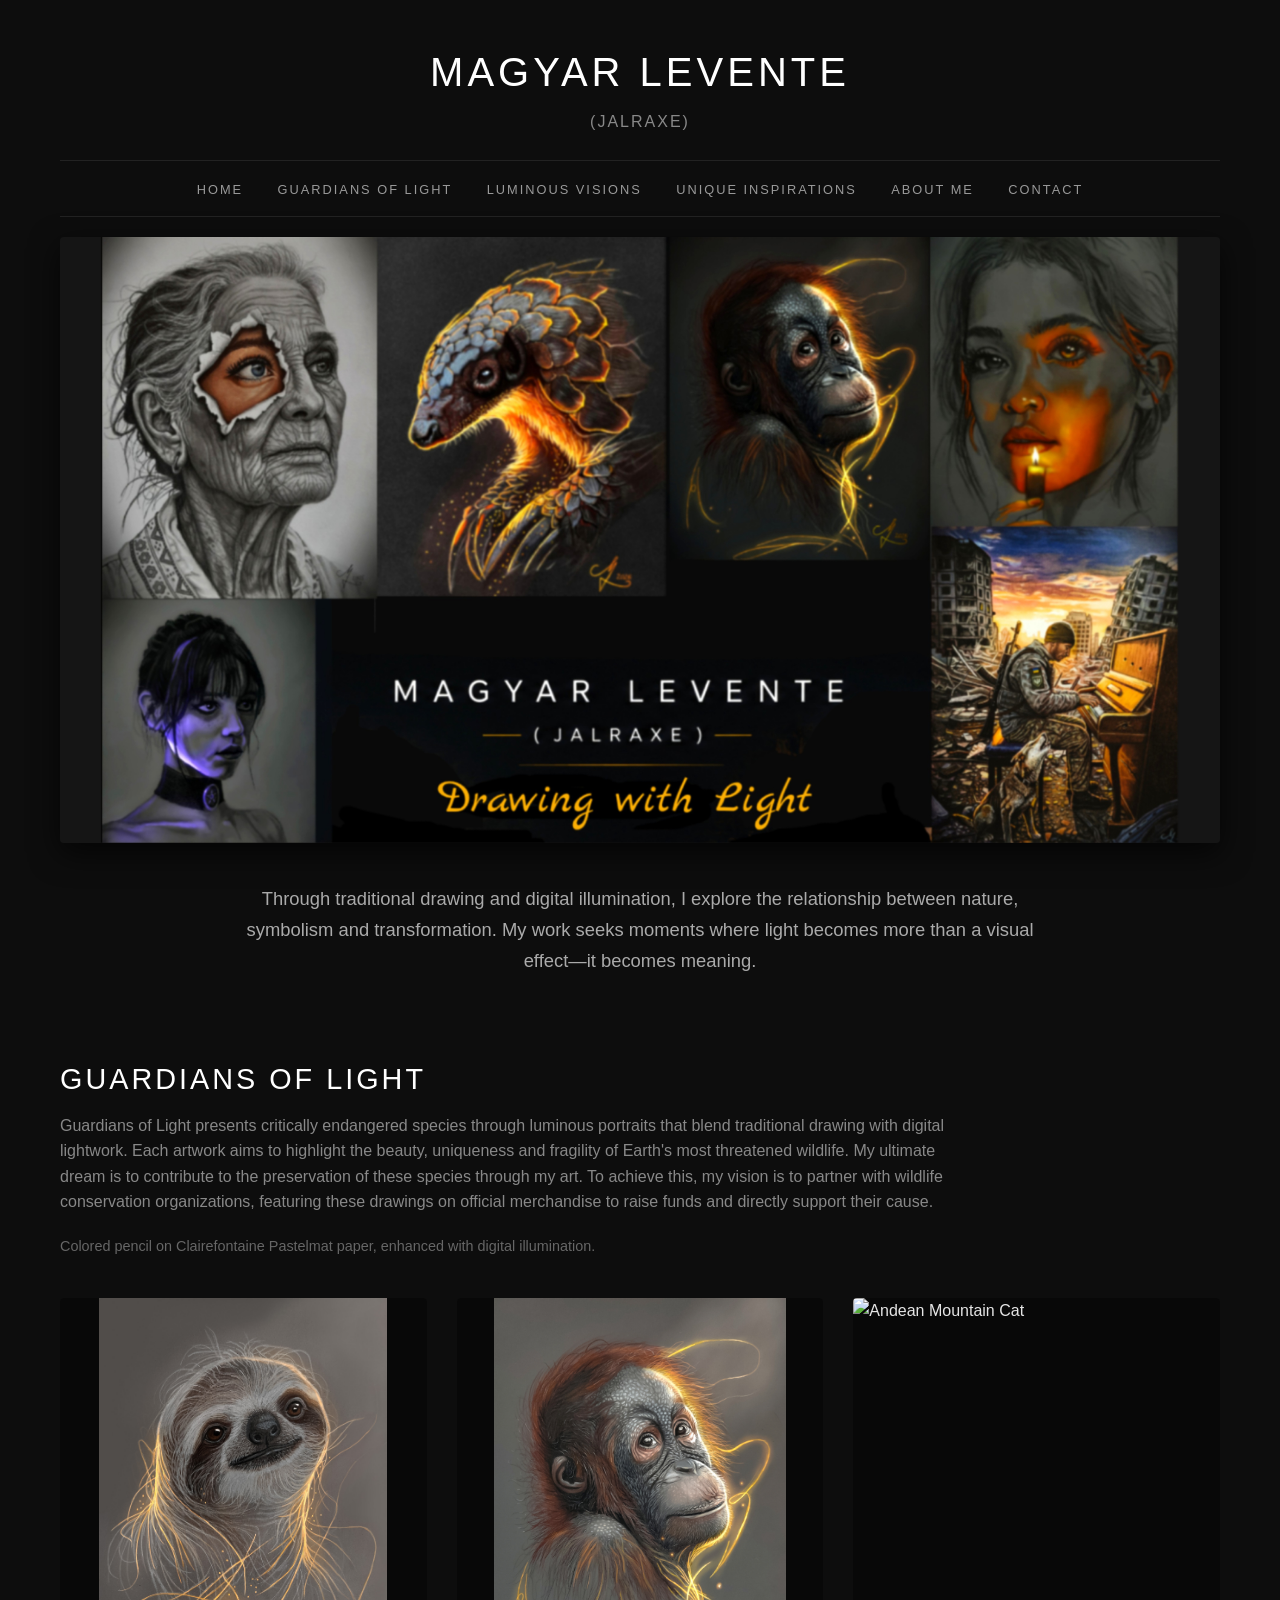
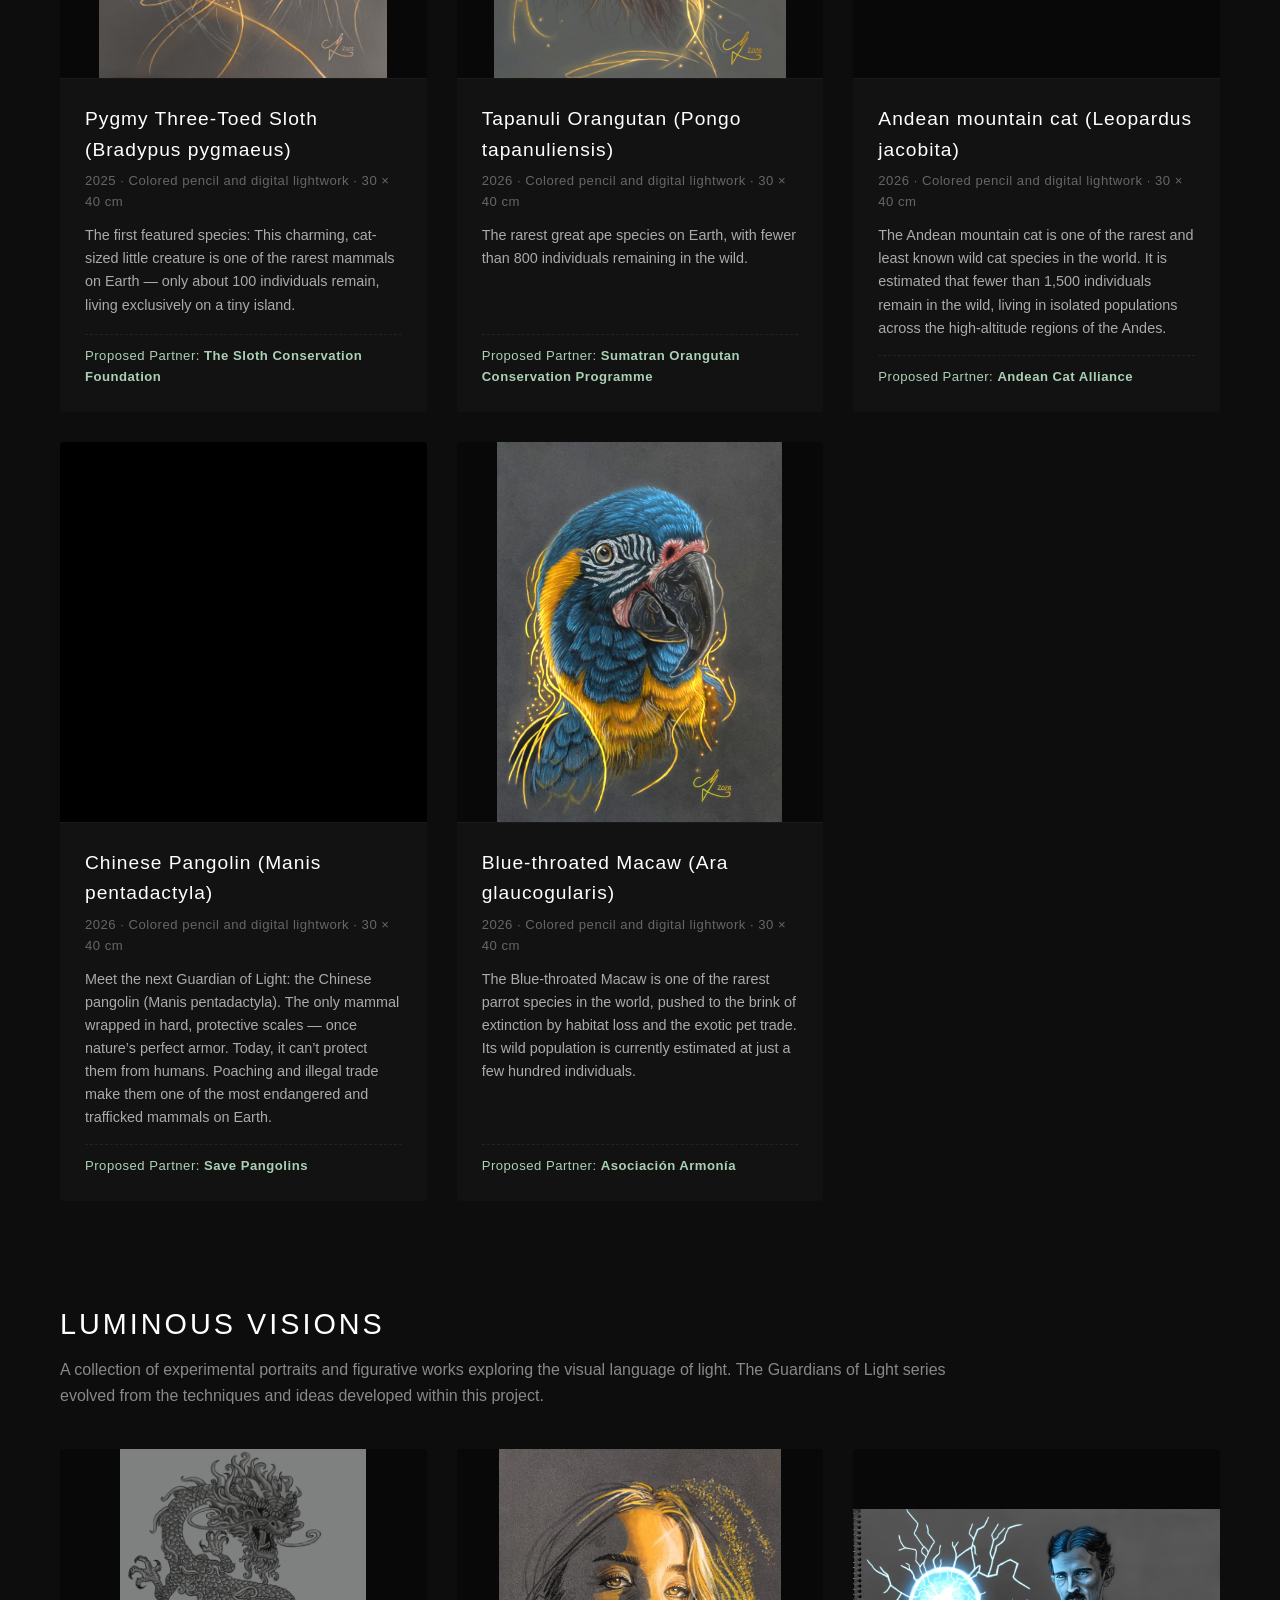
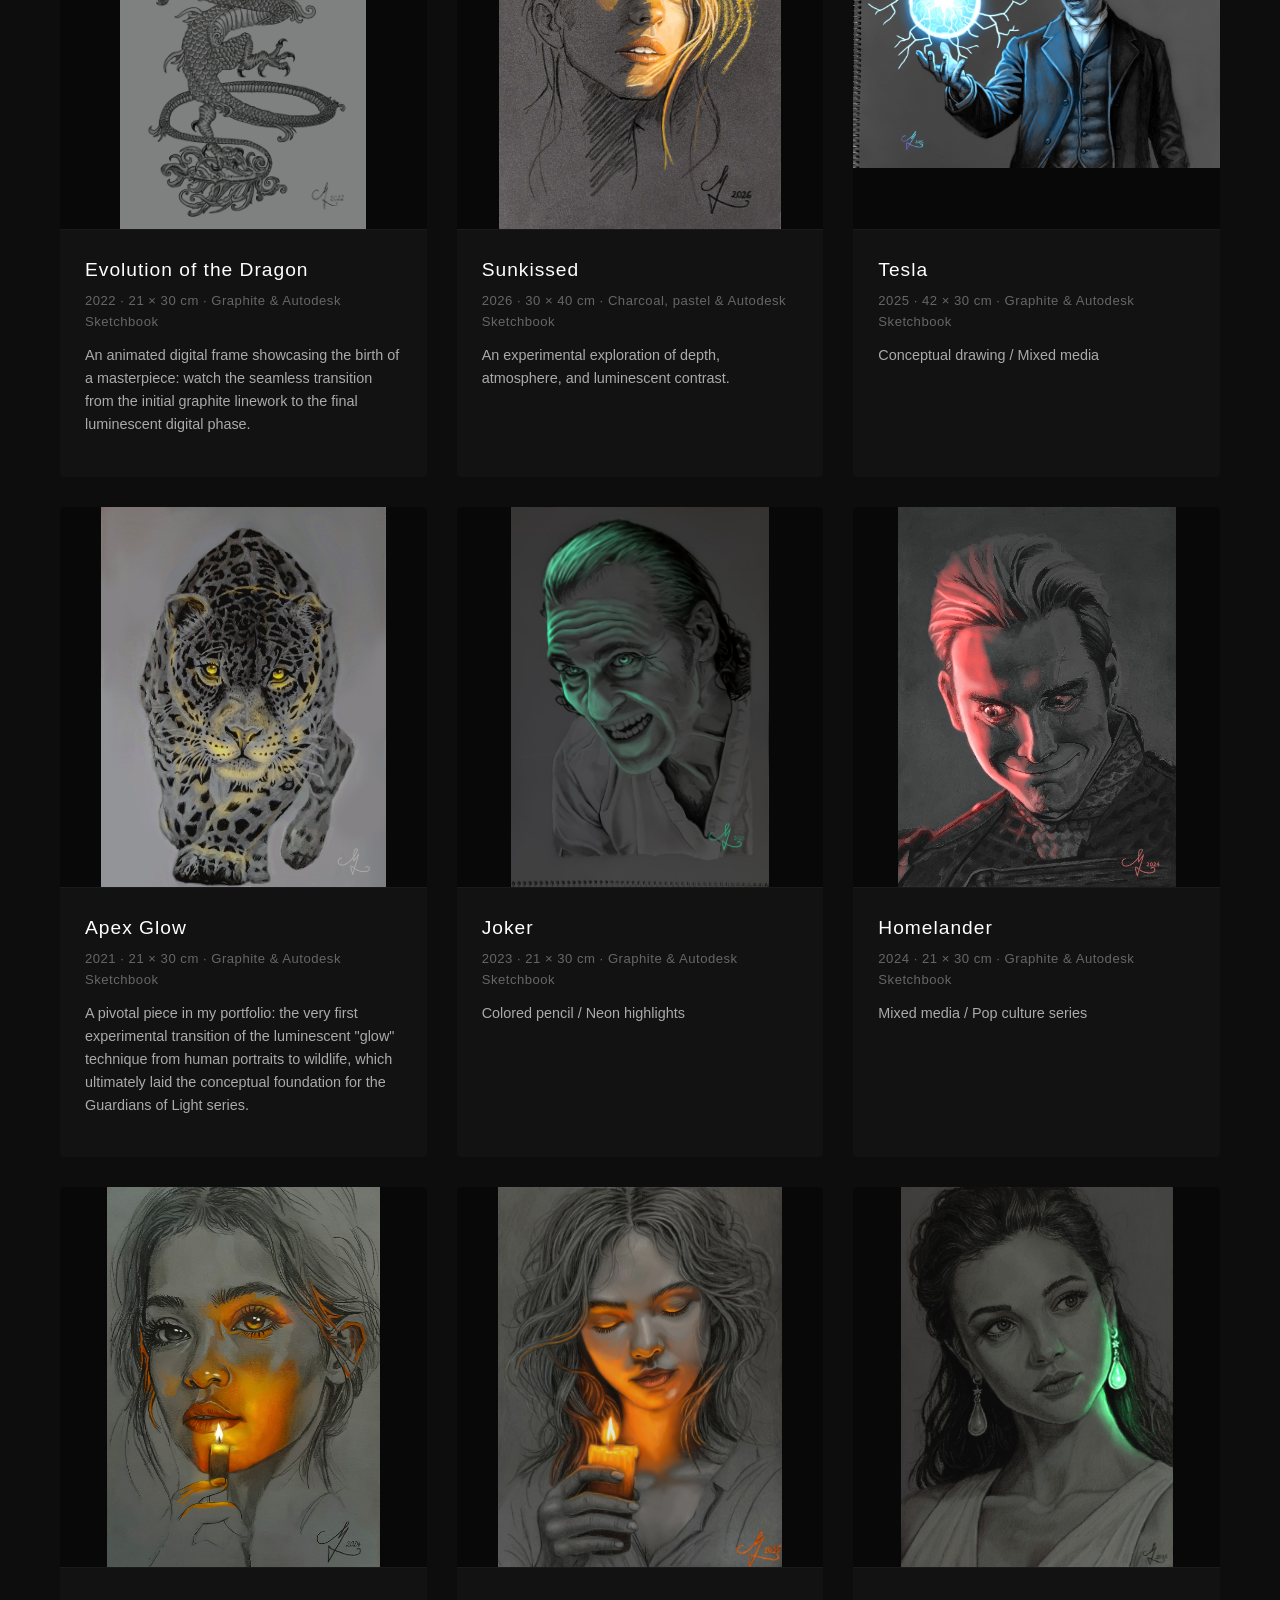
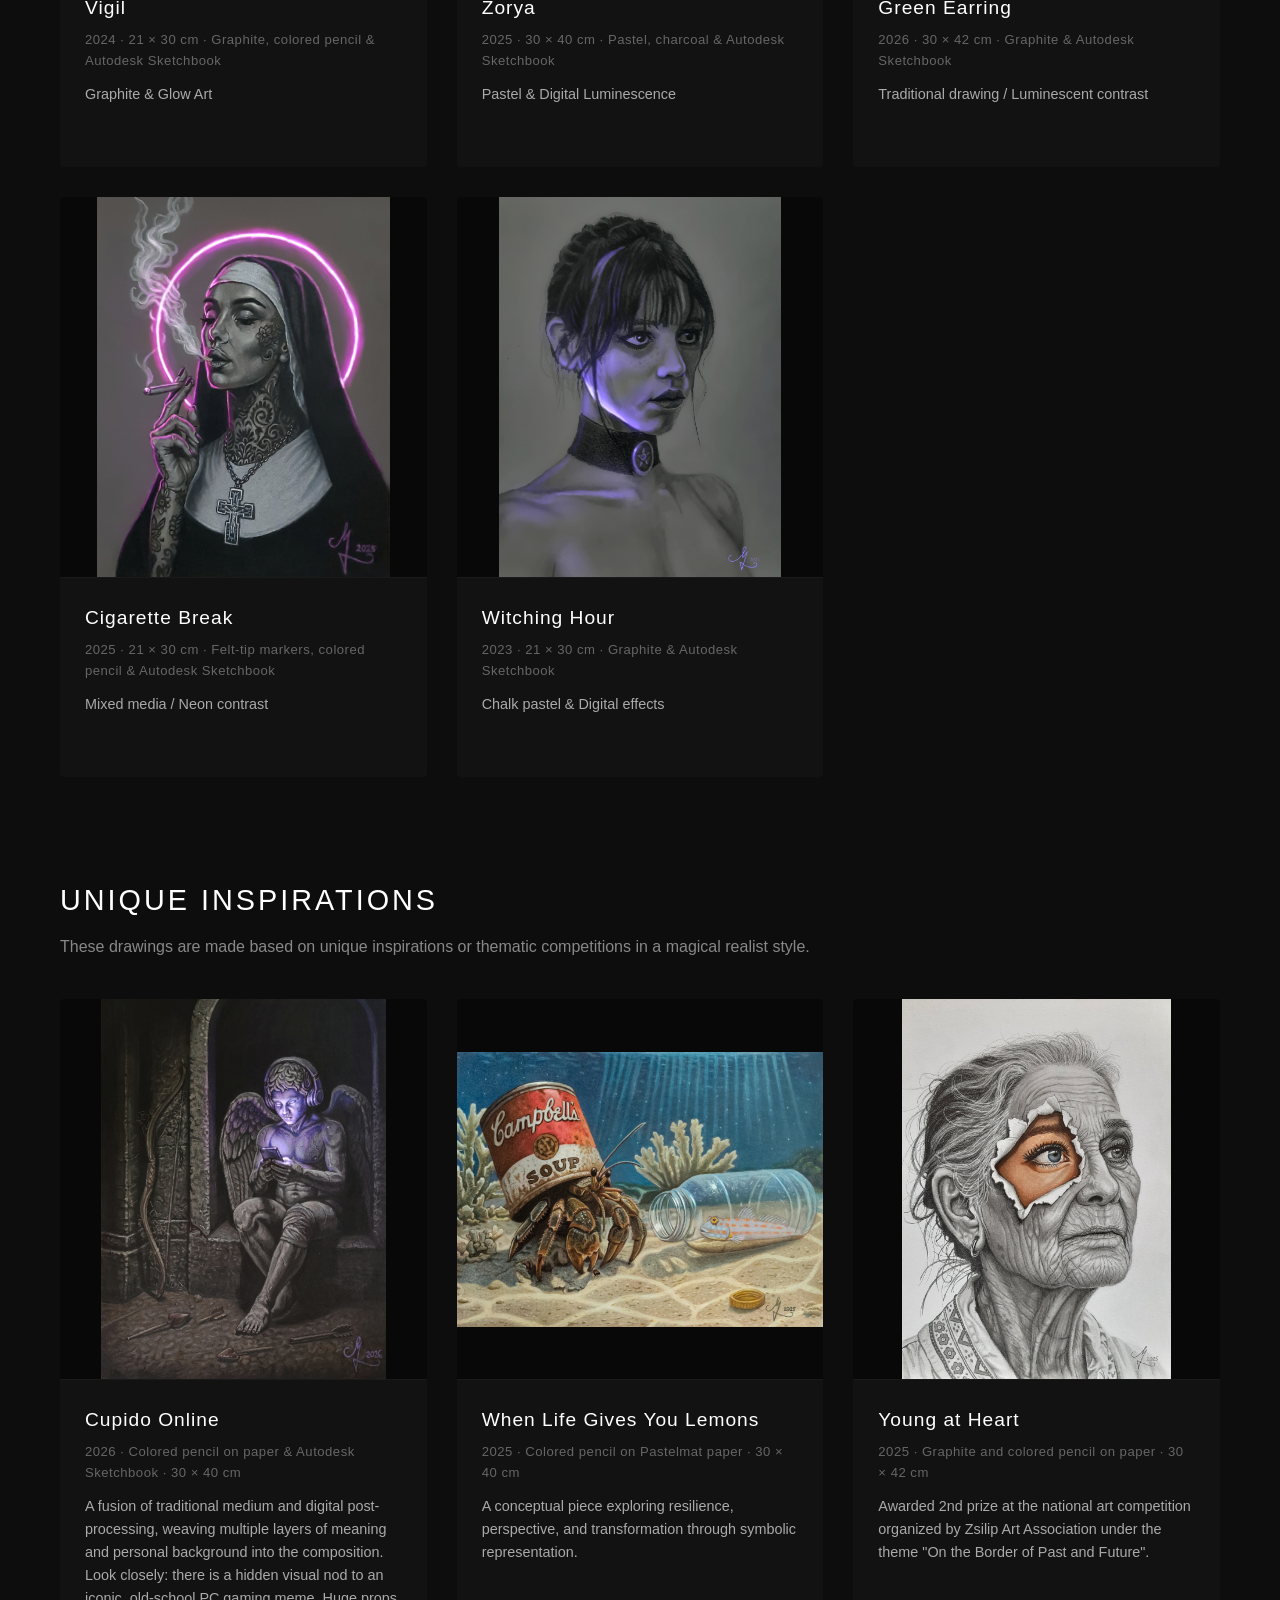
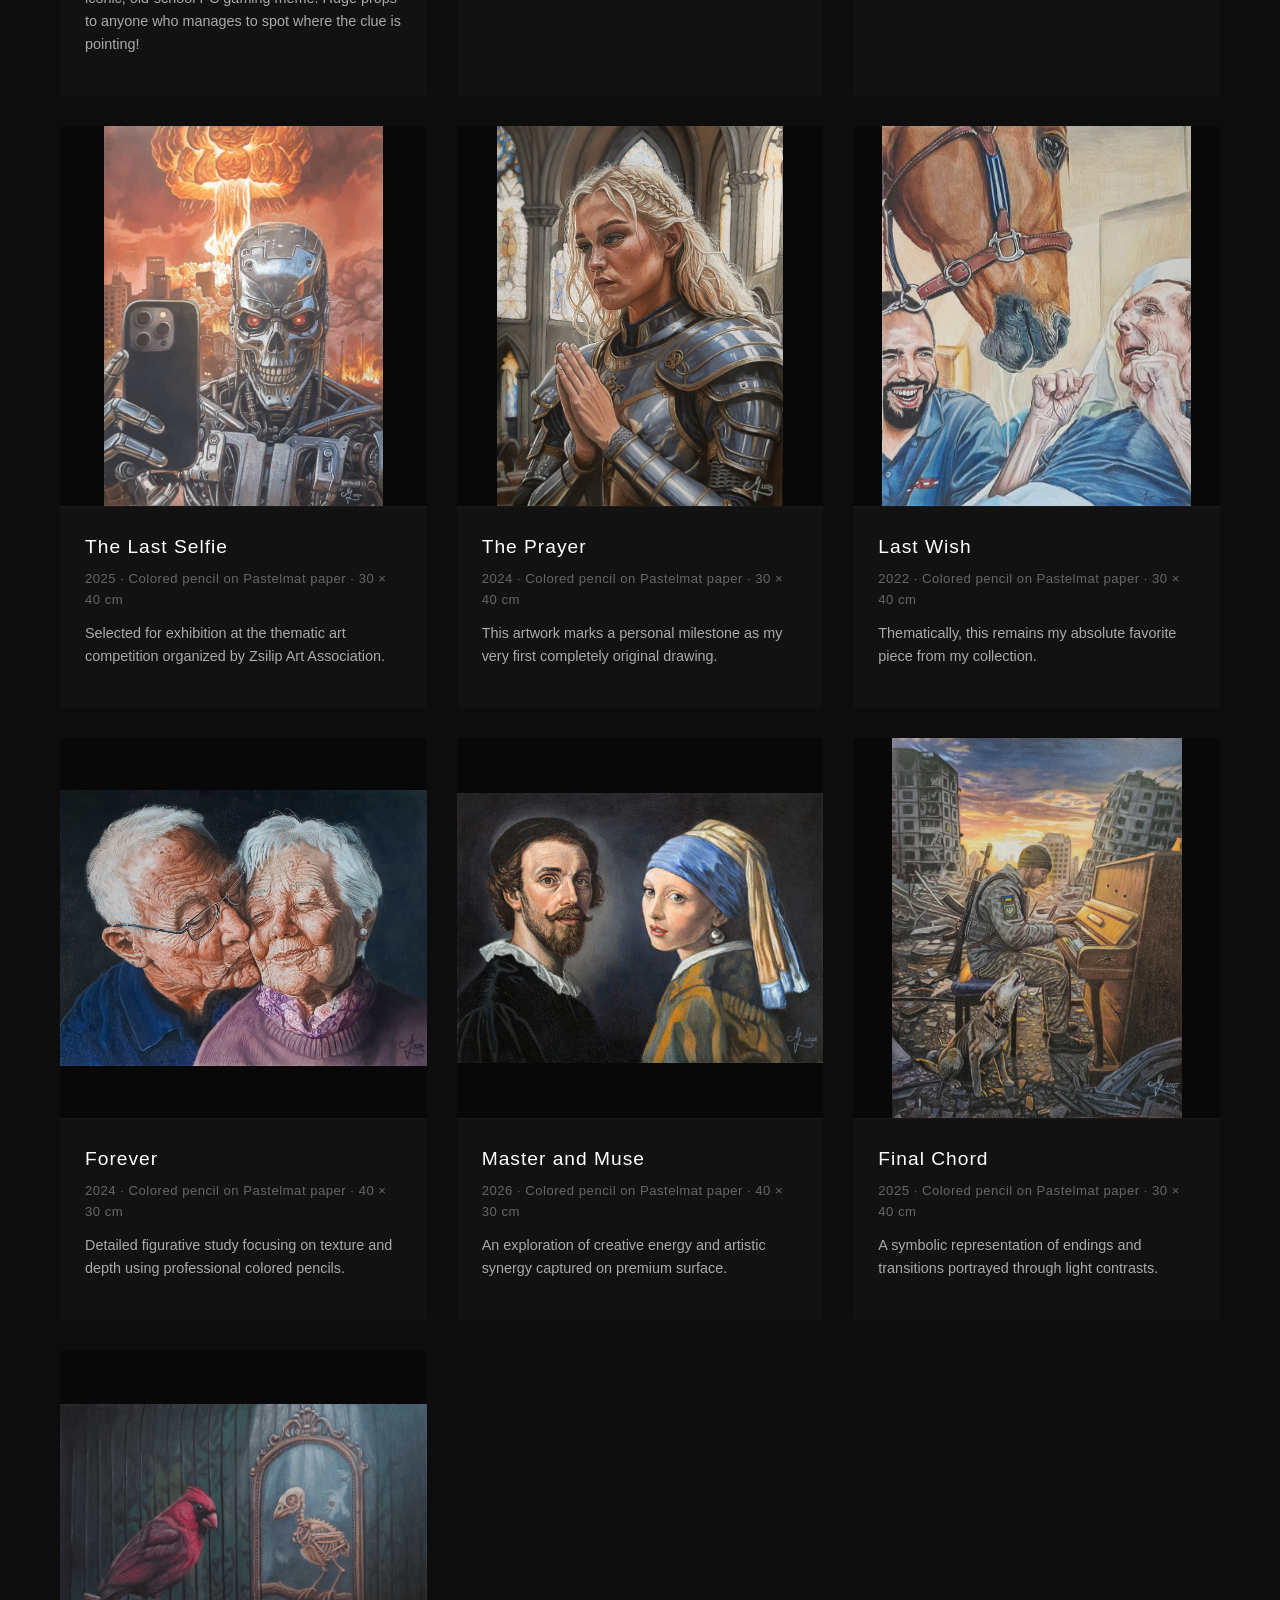
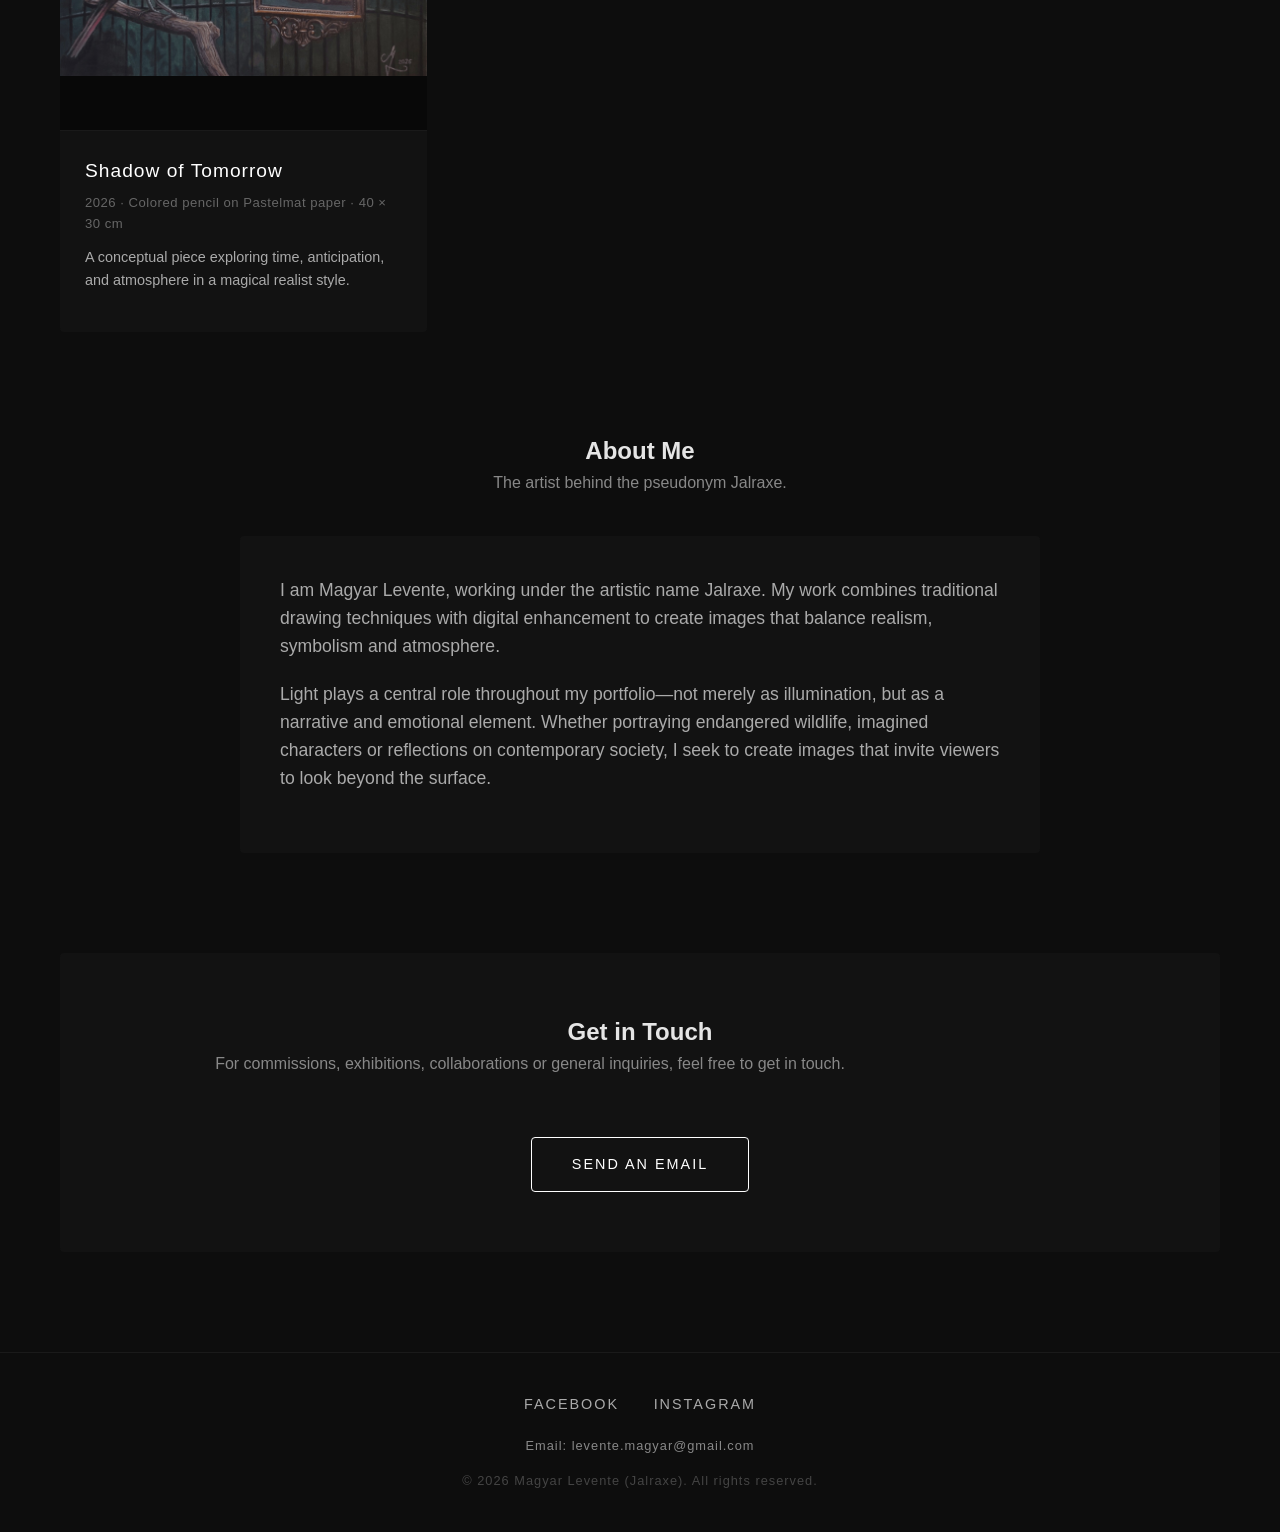
==== commit 1493777f: "Update index.html" ====
--- a/index.html
+++ b/index.html
@@ -183,6 +183,32 @@
             height: 100%;
             object-fit: contain;
             transition: opacity 1s ease-in-out !important;
+        }
+
+        /* TOBZOSKA SPECIÁLIS CSS REVEAL EFFEKT */
+        .tobzoska-wrapper {
+            position: relative;
+            width: 100%;
+            height: 380px;
+            min-height: 380px;
+            background-color: #050505; /* Nagyon sötét háttér, hogy a hatás még jobb legyen */
+            overflow: hidden;
+        }
+
+        .tobzoska-reveal {
+            width: 100%;
+            height: 100%;
+            object-fit: contain;
+            display: block;
+            cursor: pointer;
+            /* Kezdetben sötét, kontrasztos, telítetlen állapot */
+            filter: brightness(0.05) contrast(3) saturate(0.3);
+            transition: filter 3.5s cubic-bezier(0.25, 1, 0.5, 1) !important;
+        }
+
+        /* Amikor az egér a kártya FÖLÉ megy, a kép lassan kivilágosodik */
+        .gallery-item:hover .tobzoska-reveal {
+            filter: brightness(1) contrast(1) saturate(1);
         }
 
         .item-info {
@@ -468,8 +494,12 @@
                     <div class="art-partner">Proposed Partner: <strong>Andean Cat Alliance</strong></div>
                 </div>
             </div>
-            <div class="gallery-item">
-                <img src="images/kínai tobzoska.jpg" alt="Chinese Pangolin">
+            
+            <!-- Kínai tobzoska (Lassan előbukkanó CSS effekttel) -->
+            <div class="gallery-item">
+                <div class="tobzoska-wrapper">
+                    <img src="images/kínai tobzoska.jpg" class="tobzoska-reveal" alt="Chinese Pangolin">
+                </div>
                 <div class="item-info">
                     <h3>Chinese Pangolin (Manis pentadactyla)</h3>
                     <div class="art-meta">2026 · Colored pencil and digital lightwork · 30 × 40 cm</div>
@@ -477,6 +507,7 @@
                     <div class="art-partner">Proposed Partner: <strong>Save Pangolins</strong></div>
                 </div>
             </div>
+            
             <div class="gallery-item">
                 <img src="images/kektorkuara.jpg" alt="Blue-throated Macaw">
                 <div class="item-info">
@@ -754,14 +785,14 @@
     const lightboxCaption = document.getElementById('lightbox-caption');
     const lightboxClose = document.getElementById('lightbox-close');
     
-    // Minden sima kép kiválasztása, kivéve a sárkány csúszkáit
+    // Minden sima kép kiválasztása, beleértve a tobzoska-reveal-t, kivéve a sárkány csúszkáit
     const galleryImages = document.querySelectorAll('.gallery-grid .gallery-item img:not(.draco-slide)');
     const dracoSlides = document.querySelectorAll('.draco-slide');
 
     // Sima képek lightbox eseménye
     galleryImages.forEach(img => {
         img.addEventListener('click', () => {
-            const title = img.parentElement.querySelector('.item-info h3').innerText;
+            const title = img.closest('.gallery-item').querySelector('.item-info h3').innerText;
             lightboxImg.src = img.src;
             lightboxImg.alt = img.alt;
             lightboxCaption.innerText = title;
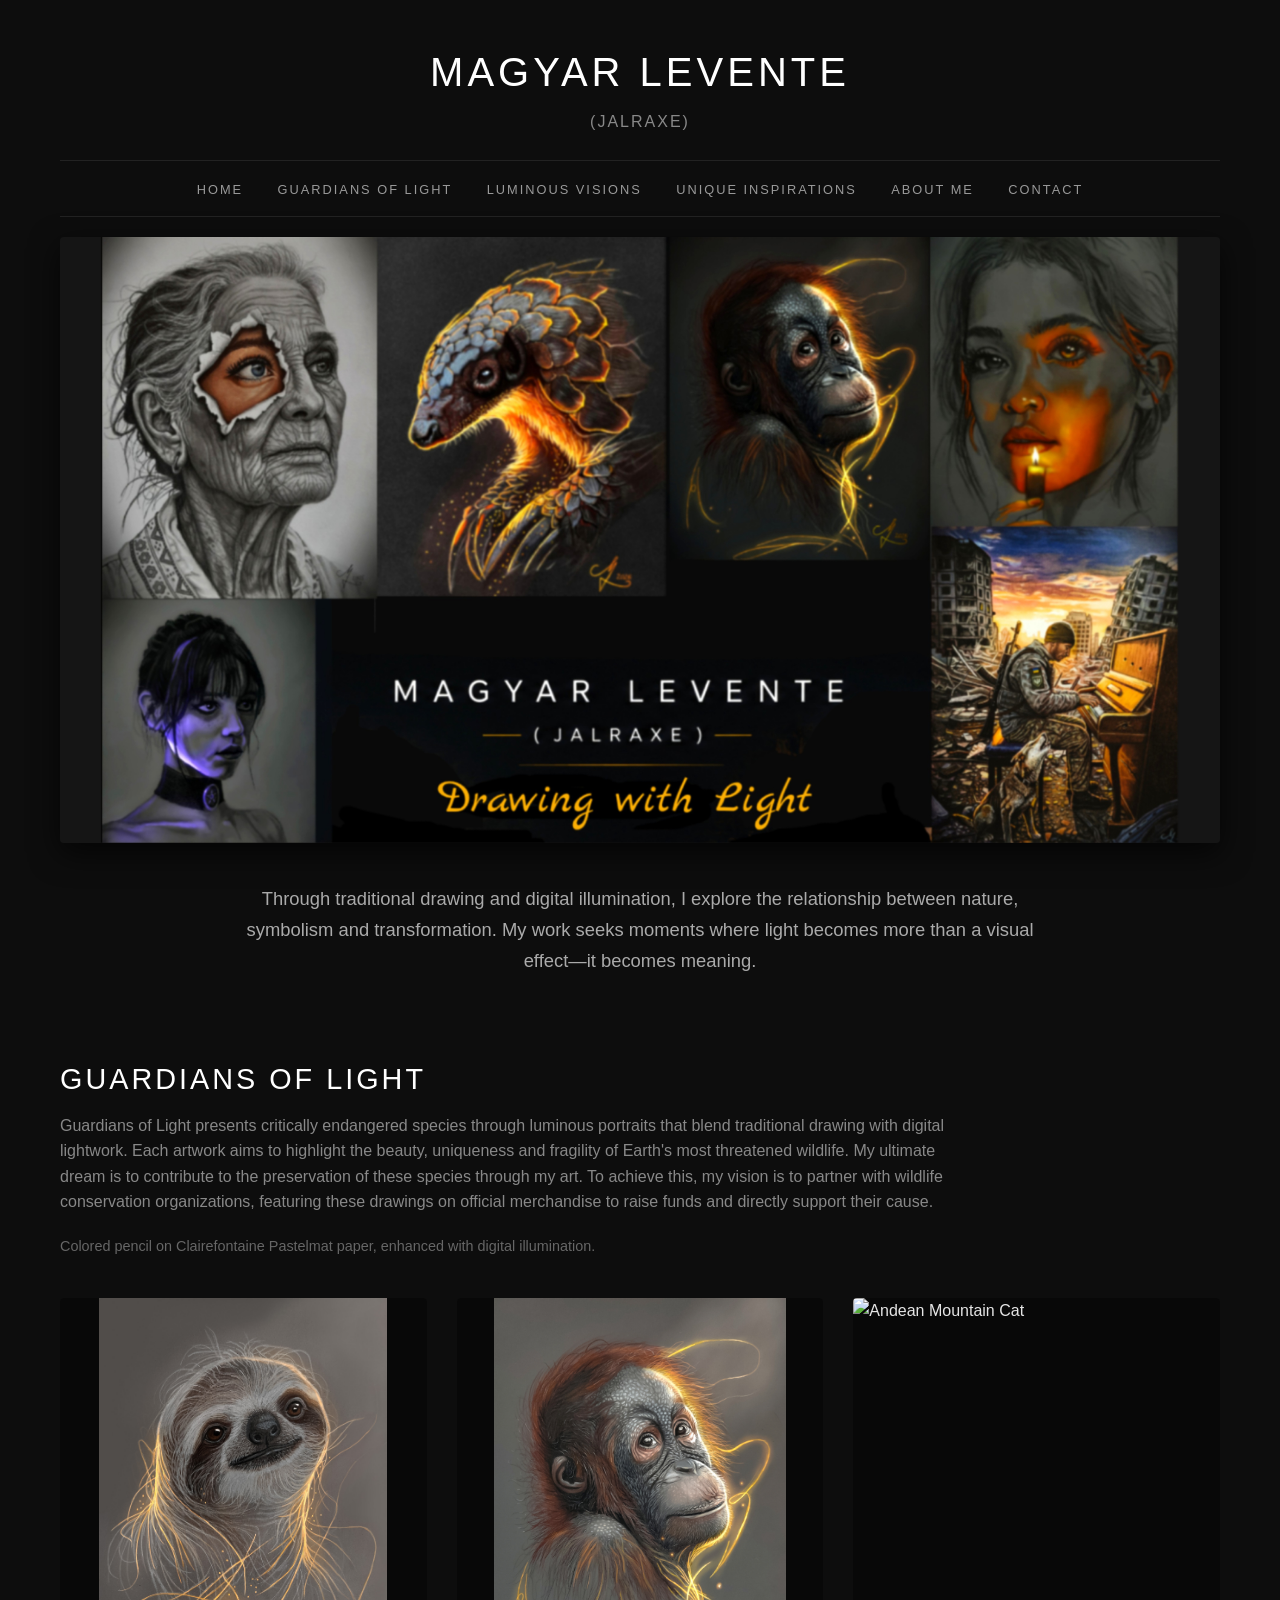
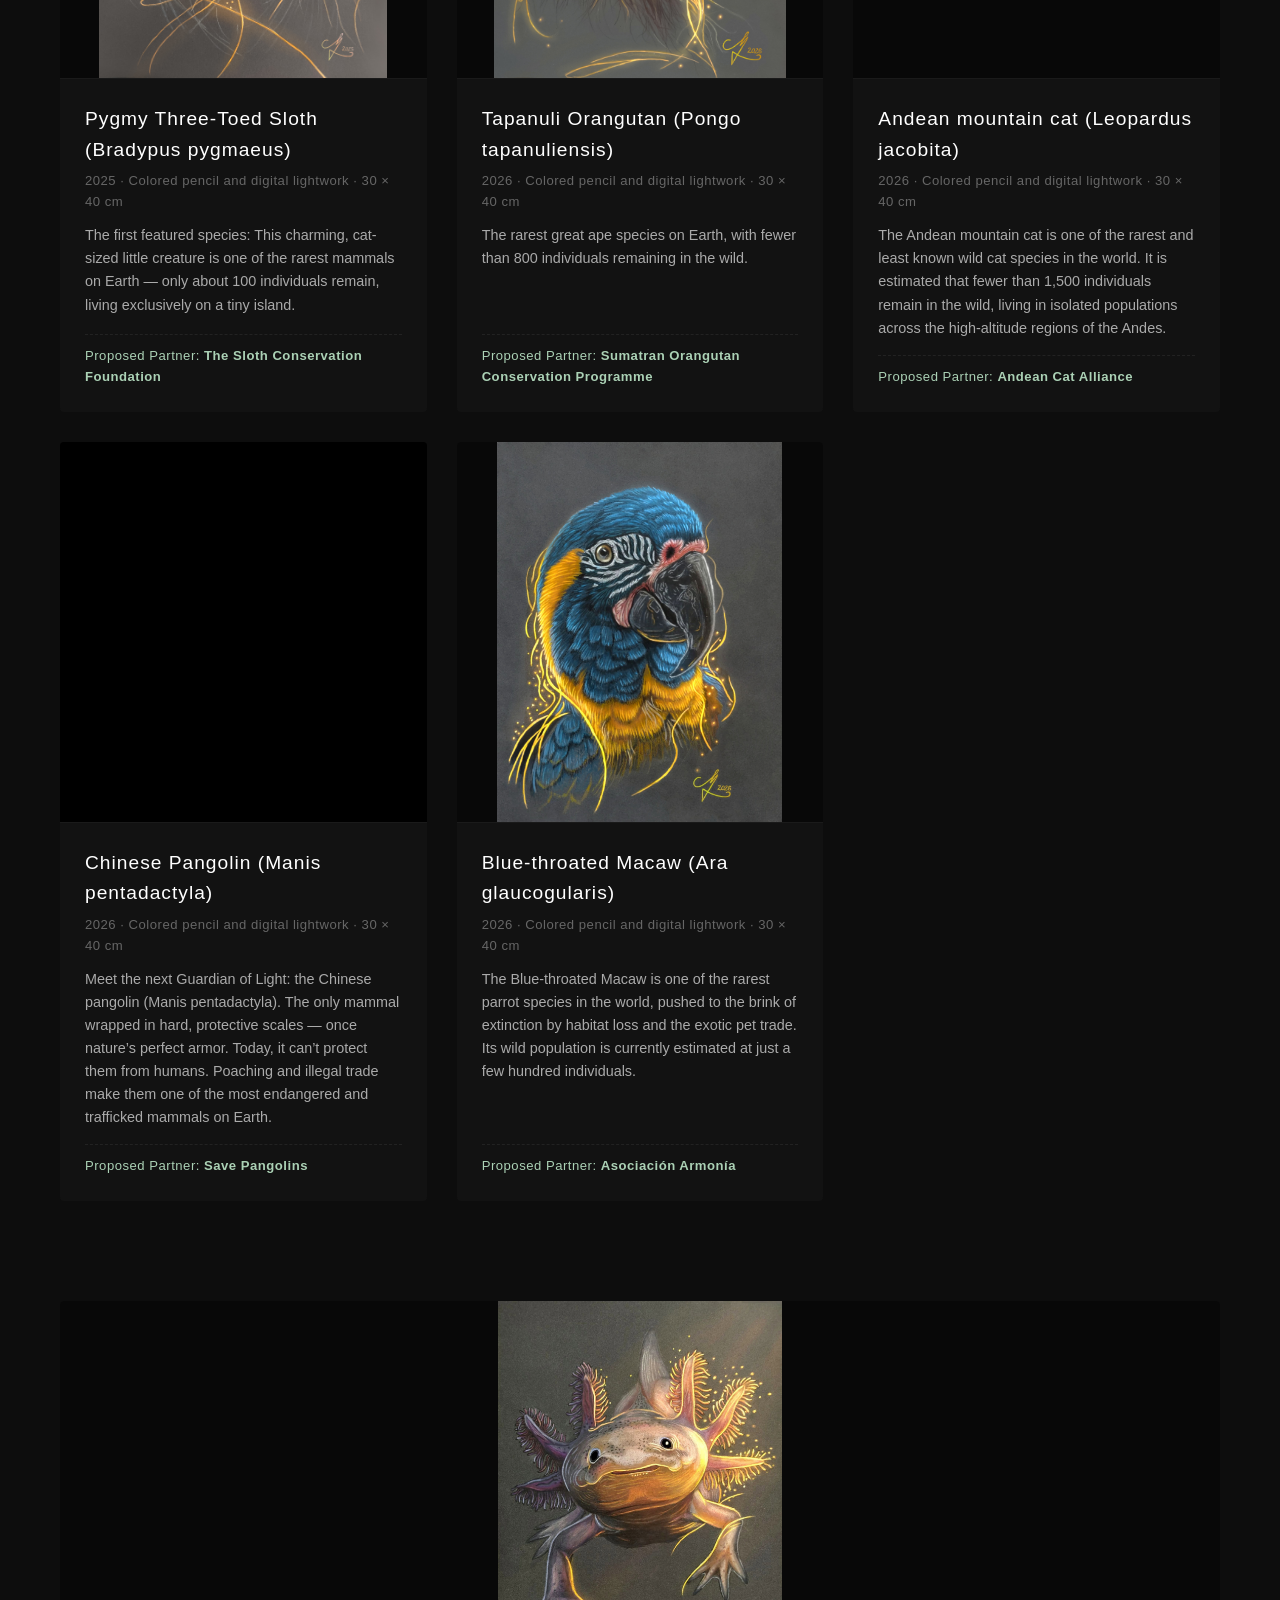
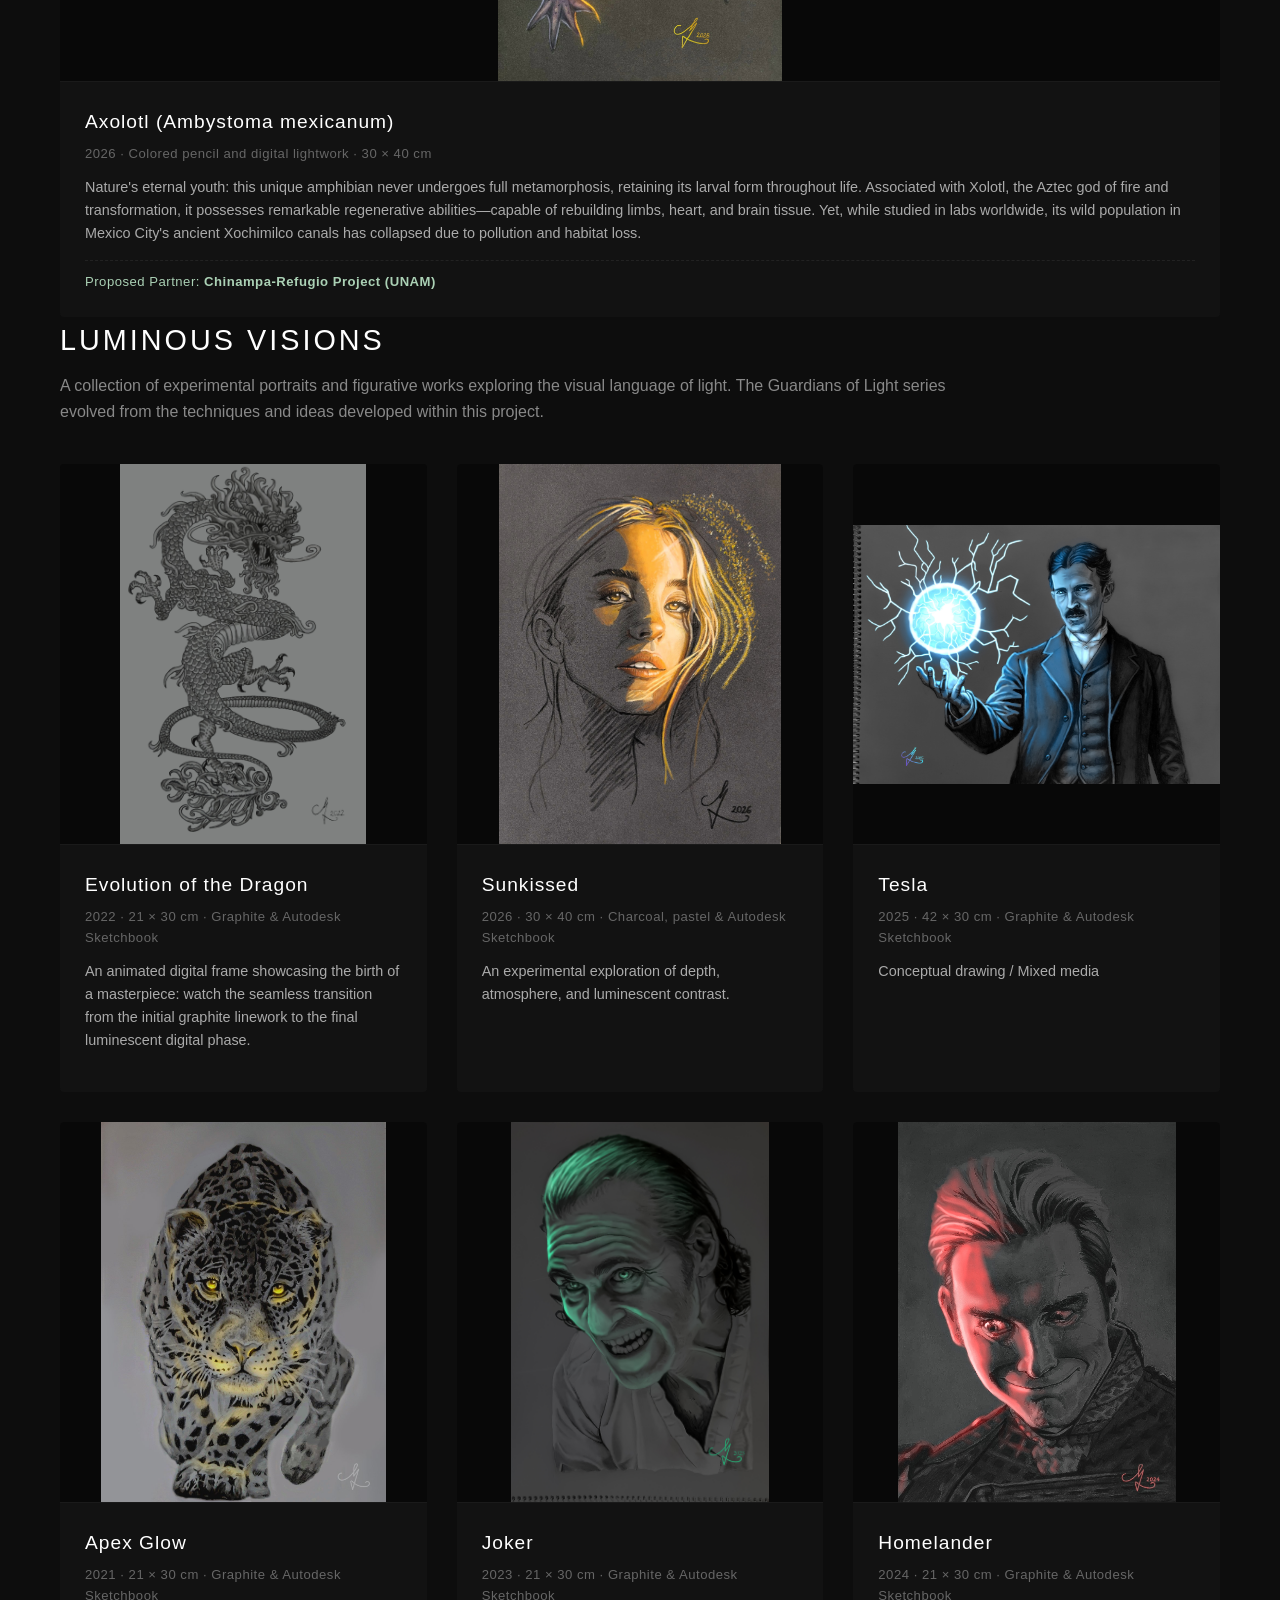
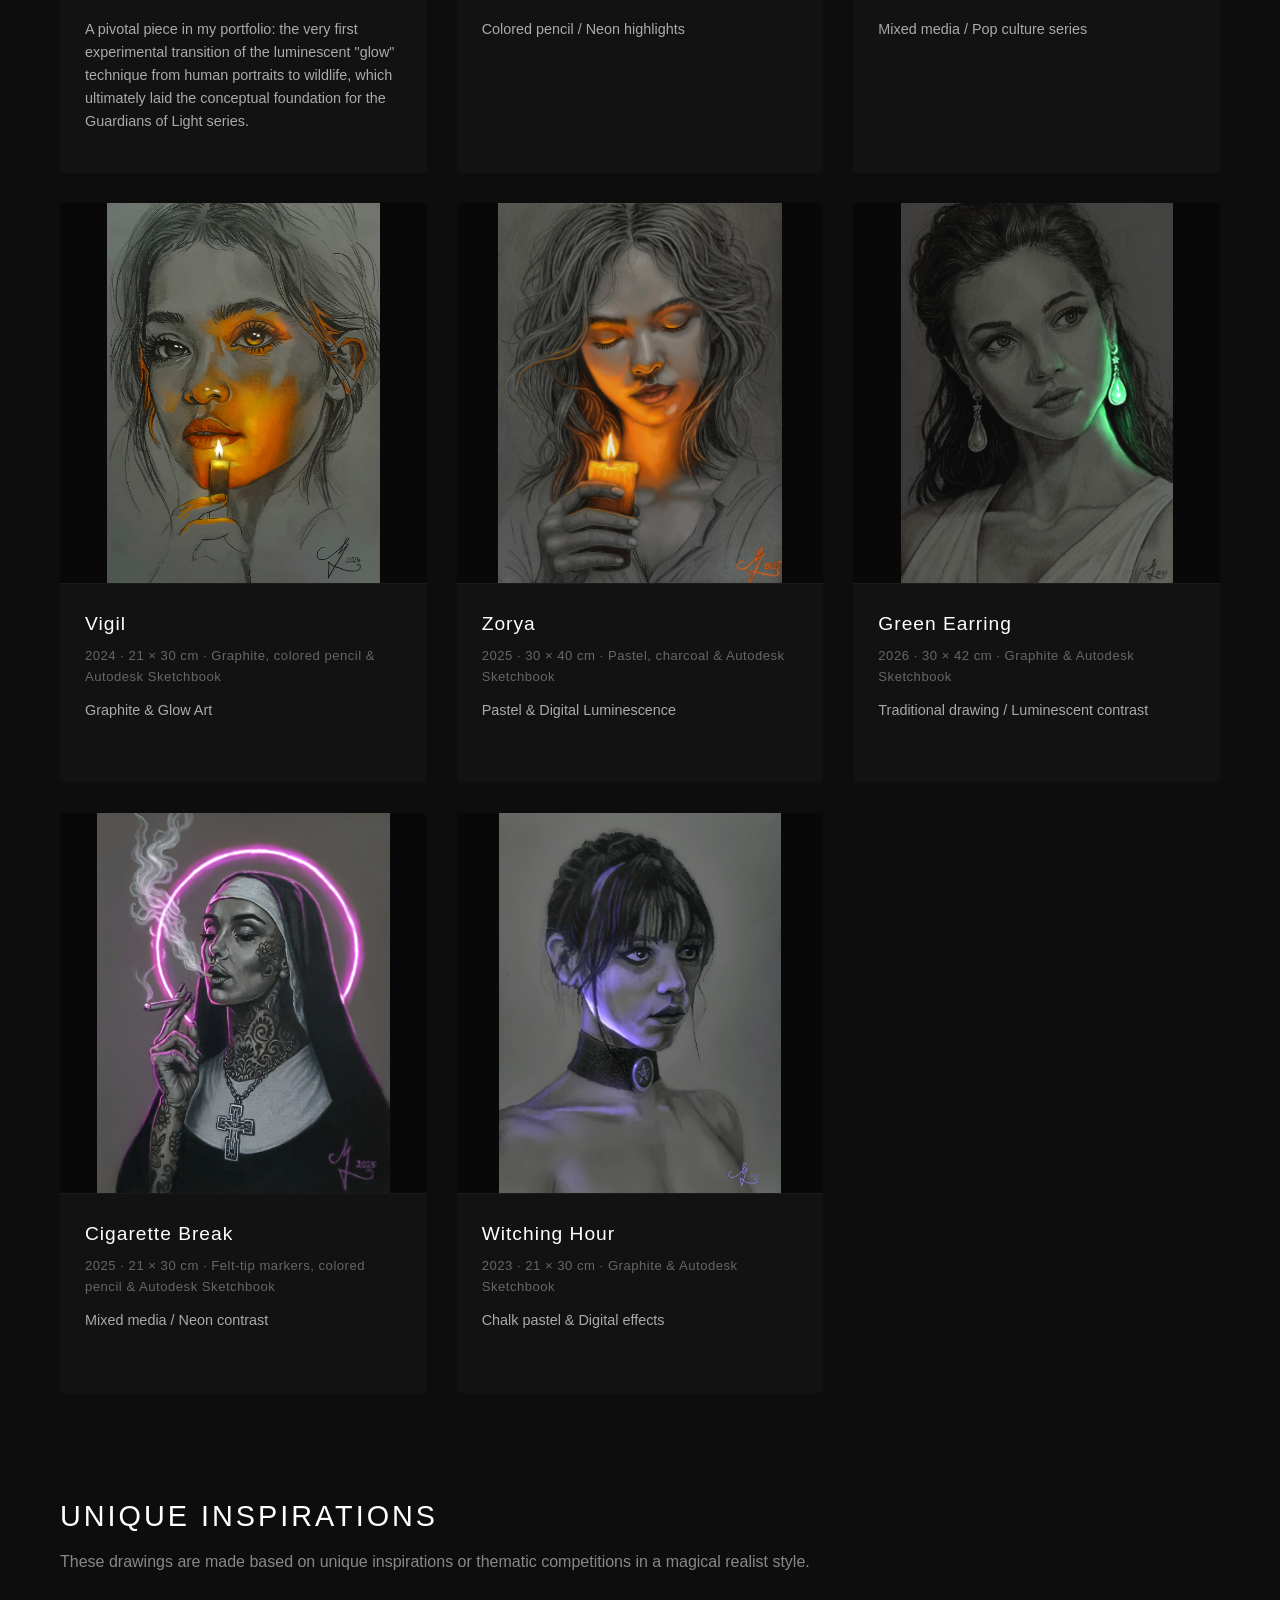
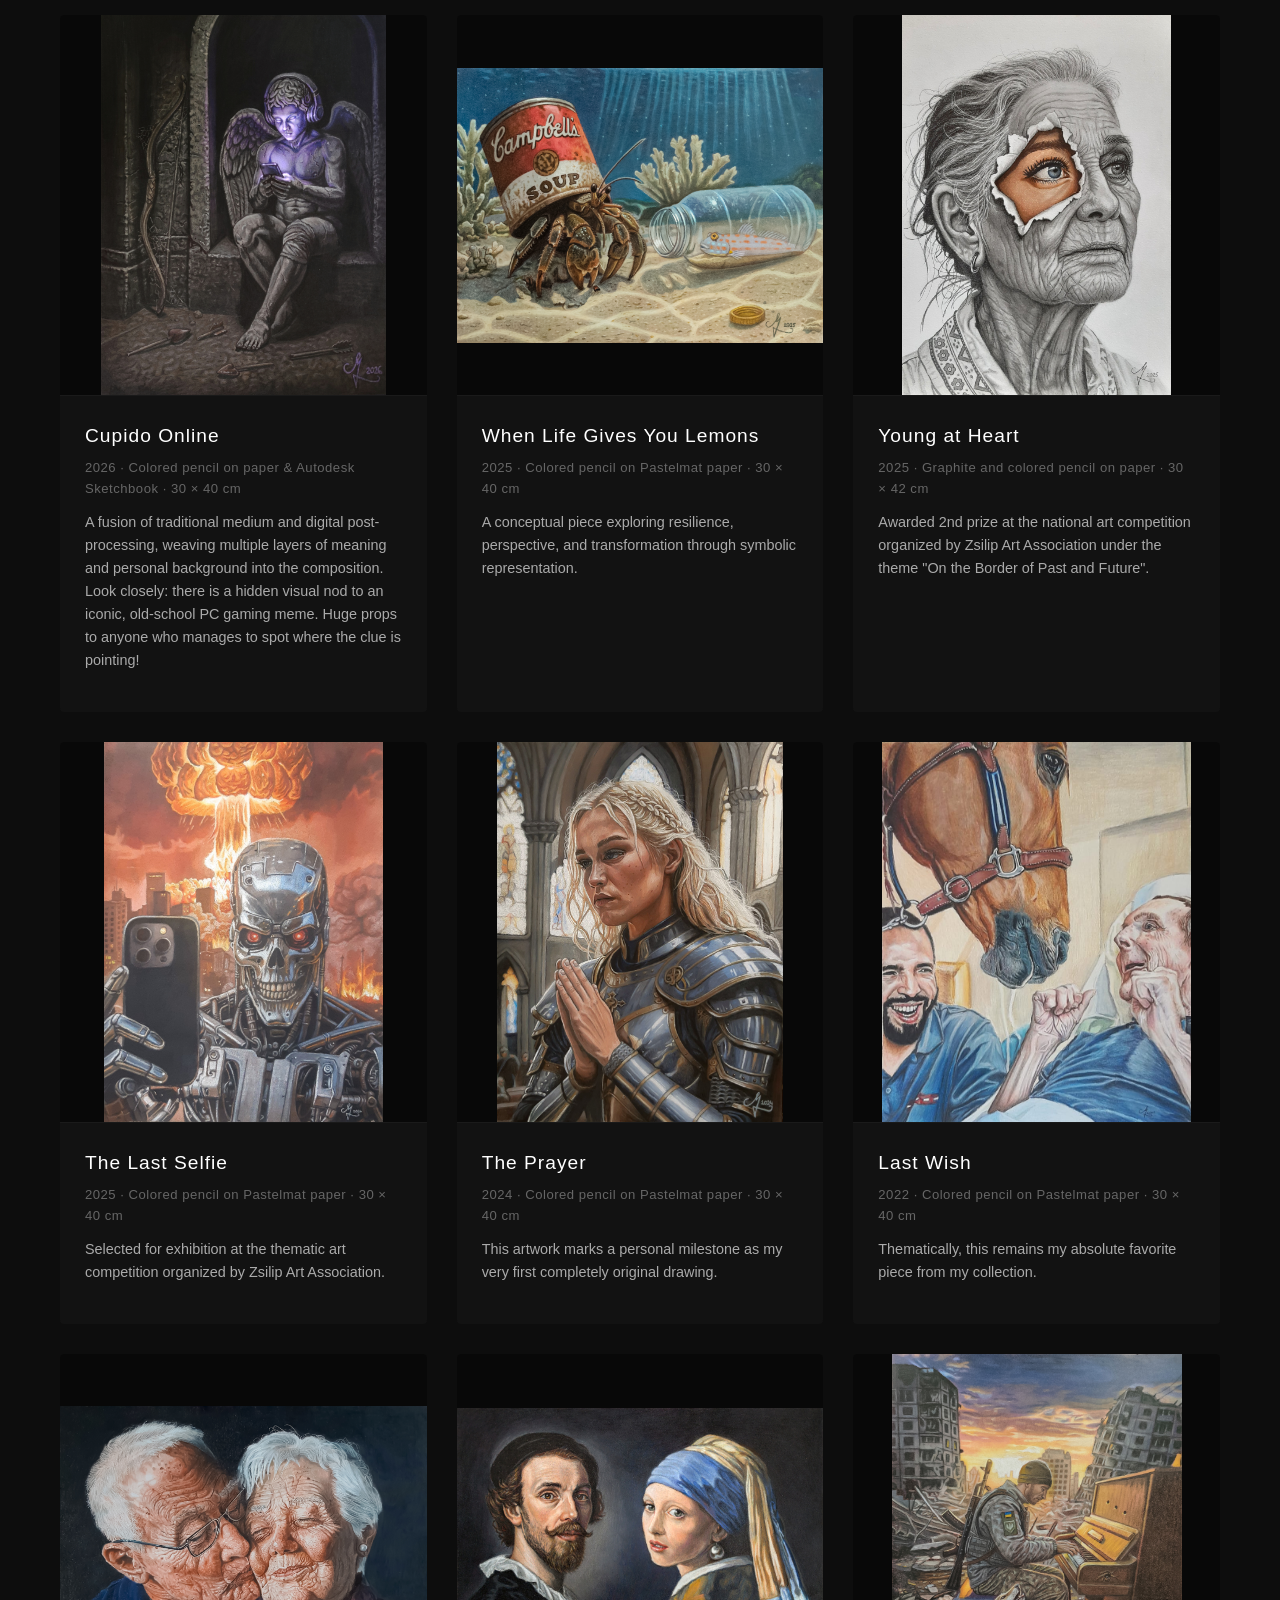
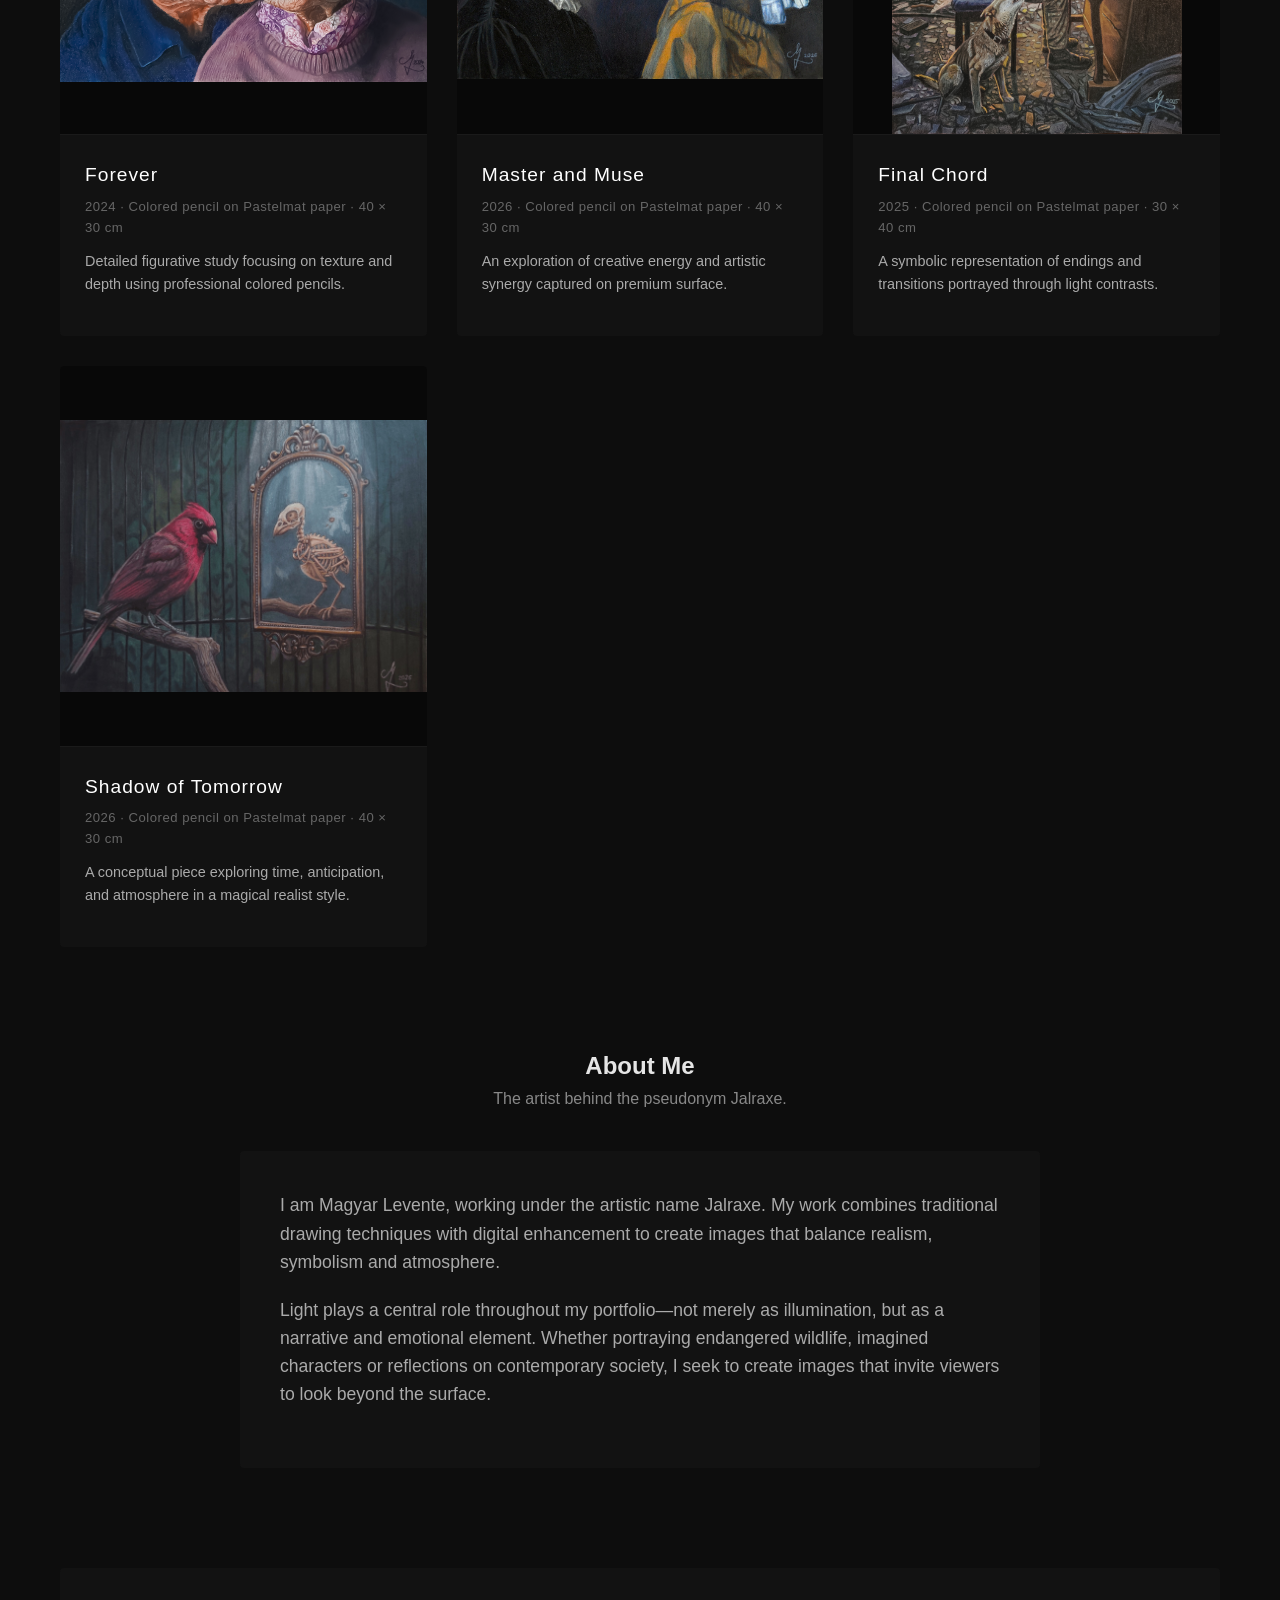
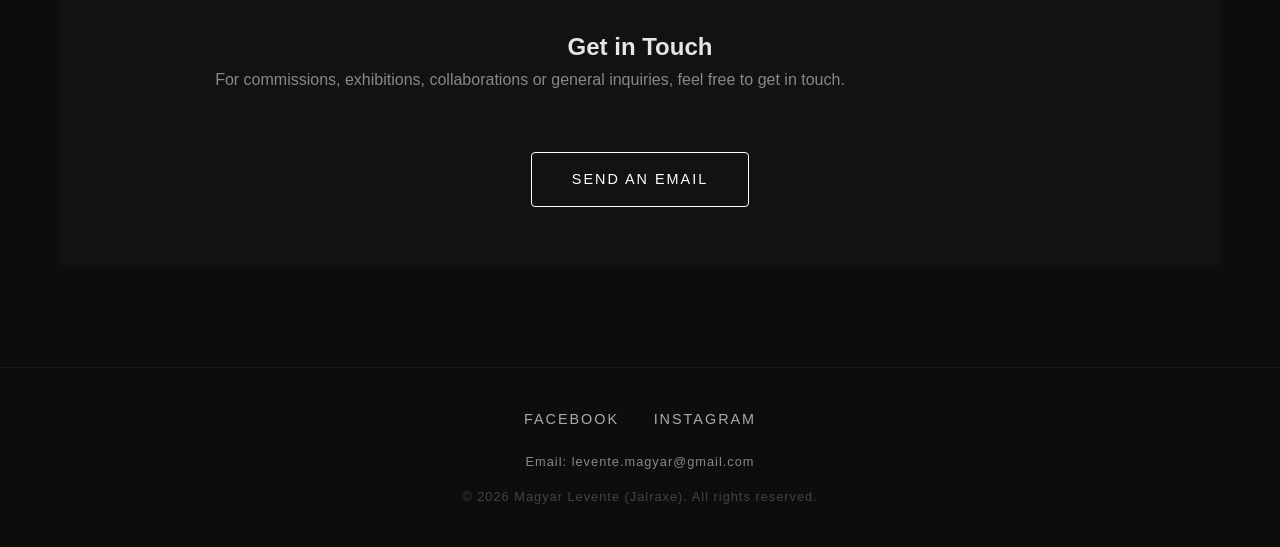
==== commit 5631b905: "Update index.html" ====
--- a/index.html
+++ b/index.html
@@ -520,6 +520,15 @@
         </div>
     </section>
 
+    <div class="gallery-item">
+                <img src="images/axolotl.jpg" alt="Axolotl">
+                <div class="item-info">
+                    <h3>Axolotl (Ambystoma mexicanum)</h3>
+                    <div class="art-meta">2026 · Colored pencil and digital lightwork · 30 × 40 cm</div>
+                    <p>Nature's eternal youth: this unique amphibian never undergoes full metamorphosis, retaining its larval form throughout life. Associated with Xolotl, the Aztec god of fire and transformation, it possesses remarkable regenerative abilities—capable of rebuilding limbs, heart, and brain tissue. Yet, while studied in labs worldwide, its wild population in Mexico City's ancient Xochimilco canals has collapsed due to pollution and habitat loss.</p>
+                    <div class="art-partner">Proposed Partner: <strong>Chinampa-Refugio Project (UNAM)</strong></div>
+                </div>
+            </div>
     <!-- Luminous Visions Section -->
     <section id="luminous-visions" class="gallery-section">
         <h2>Luminous Visions</h2>
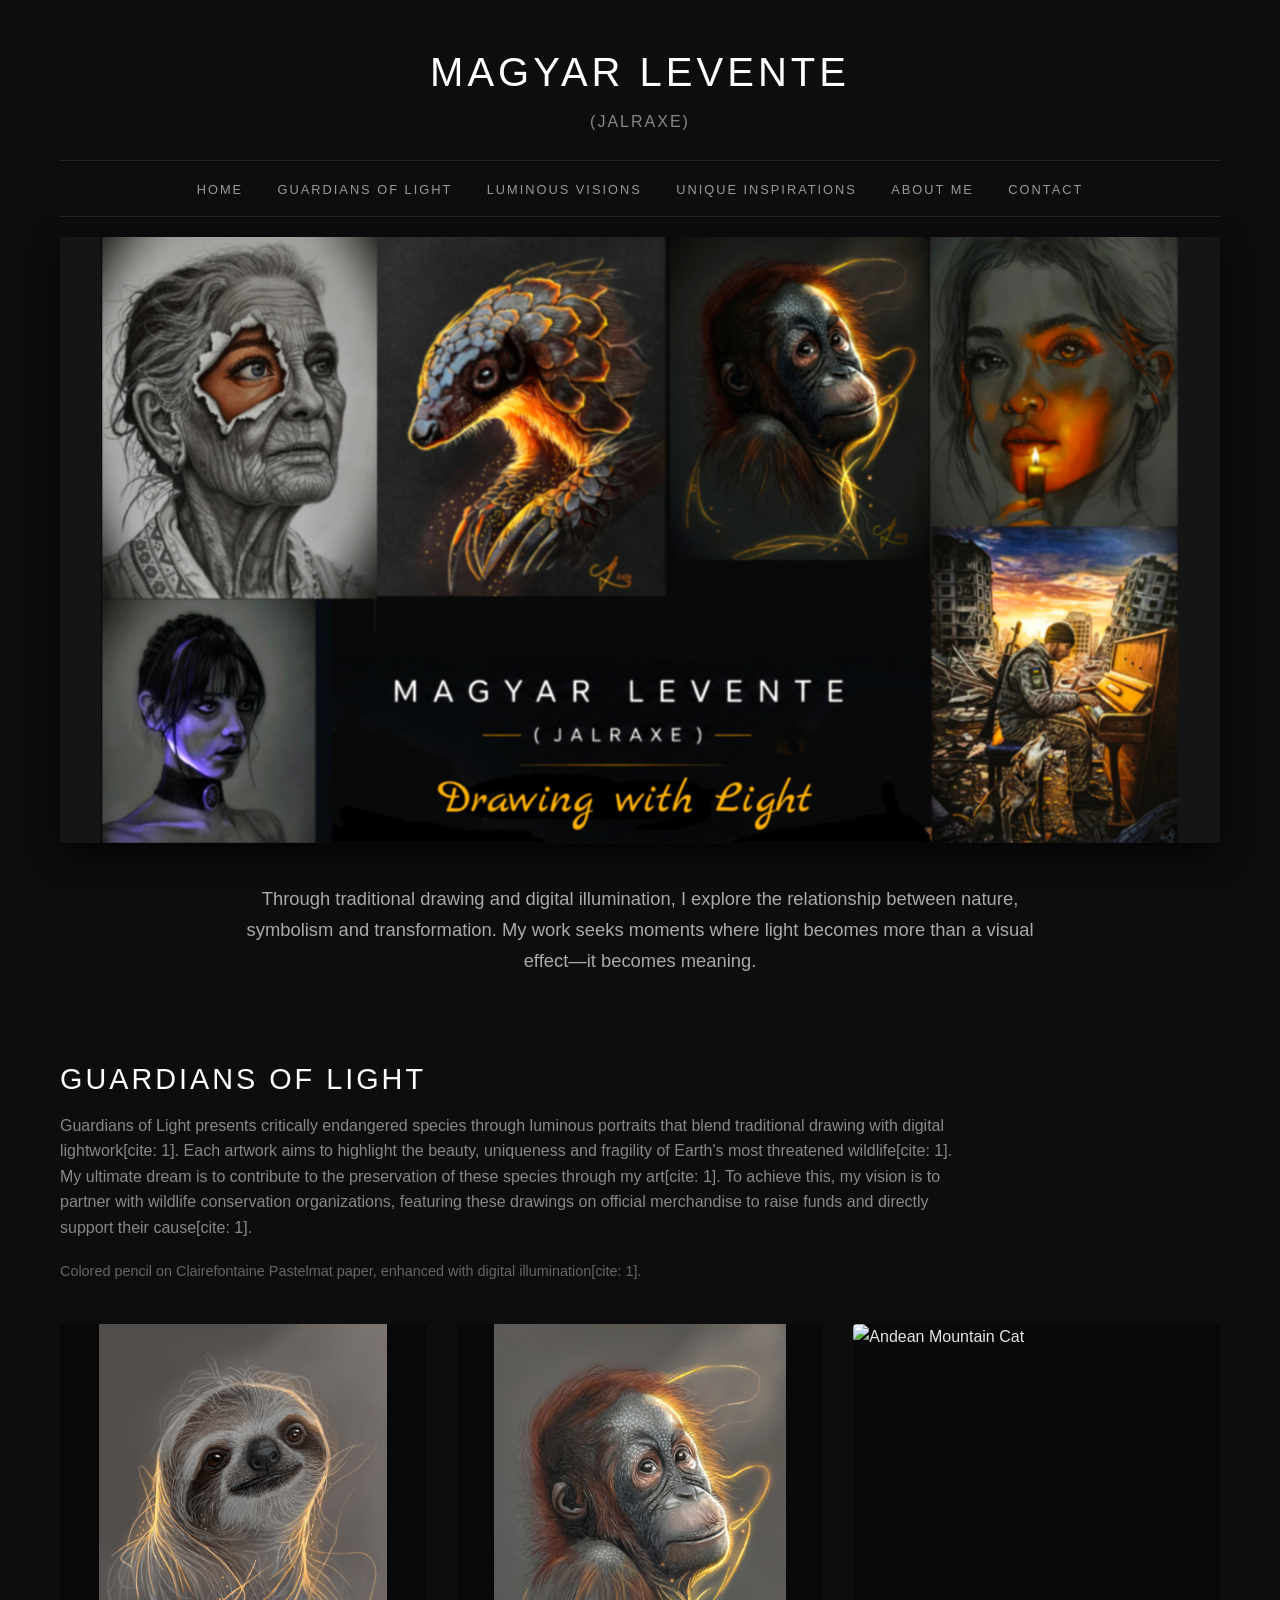
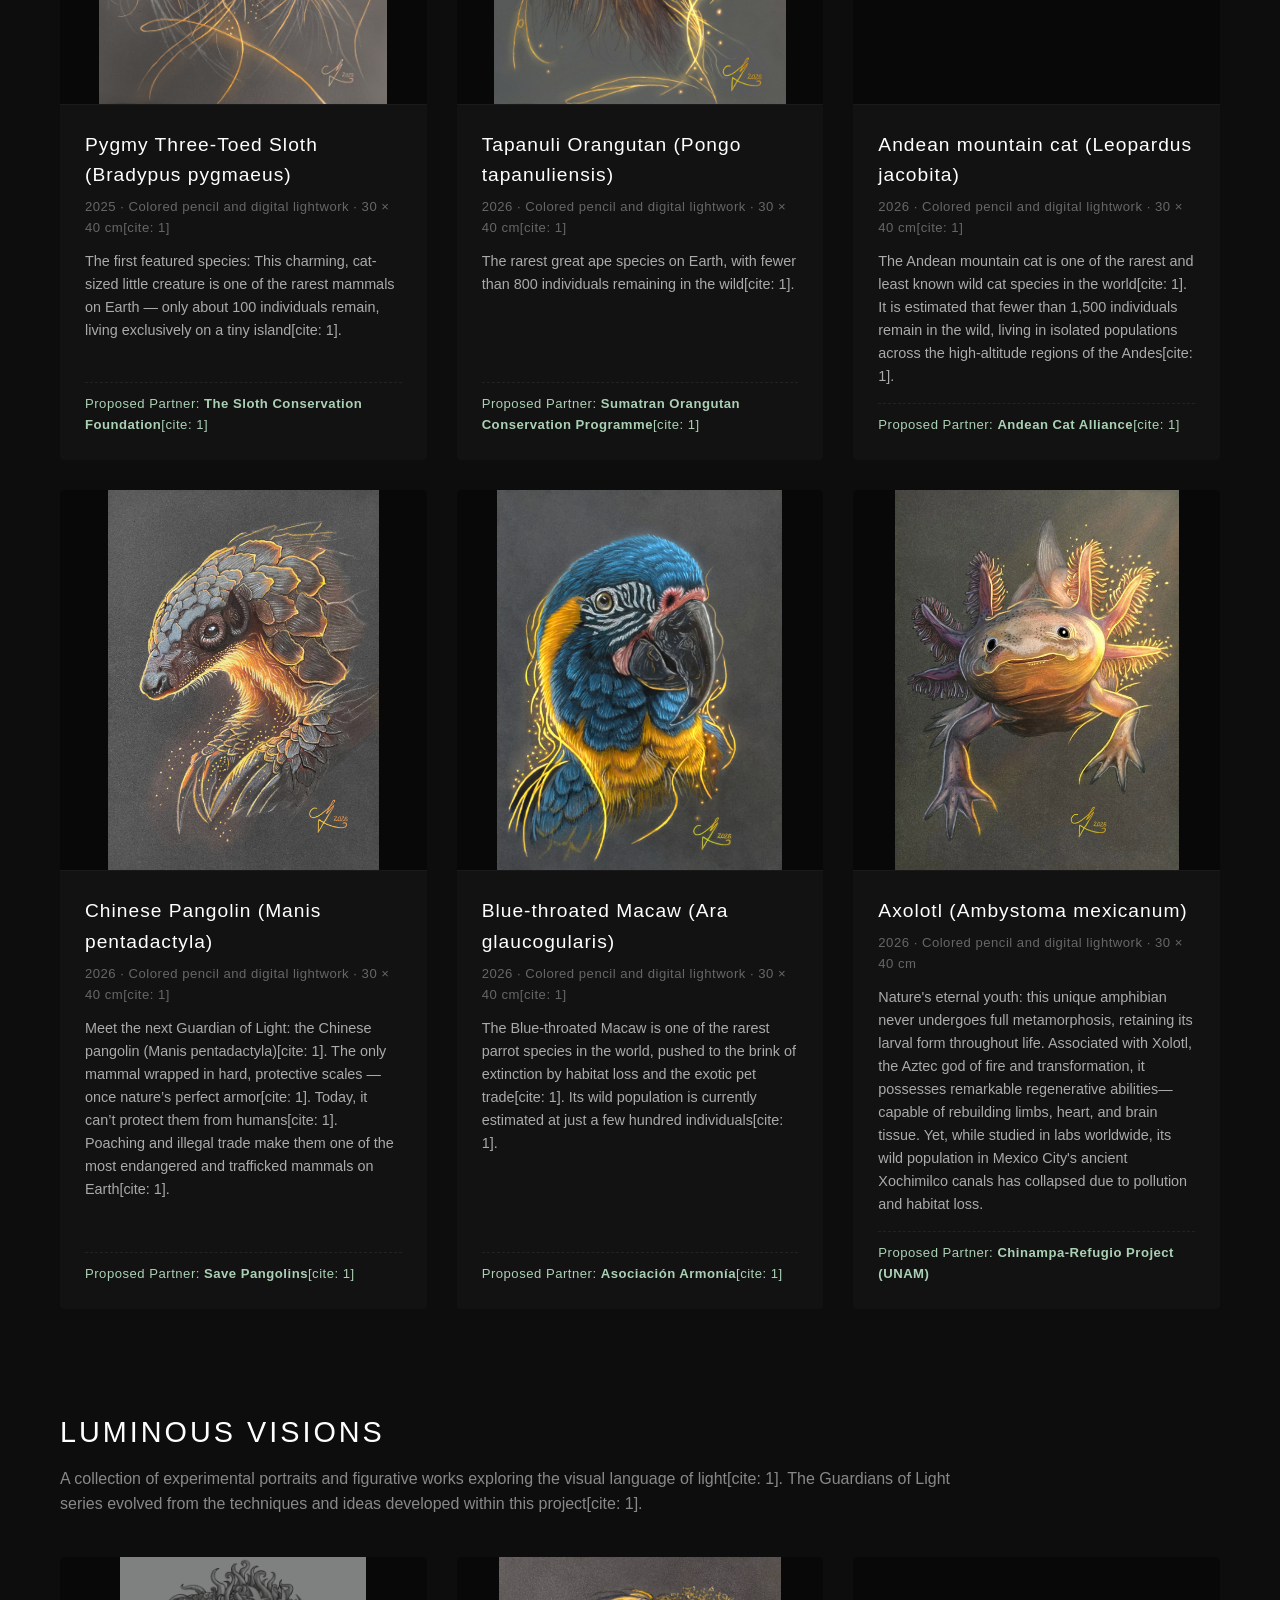
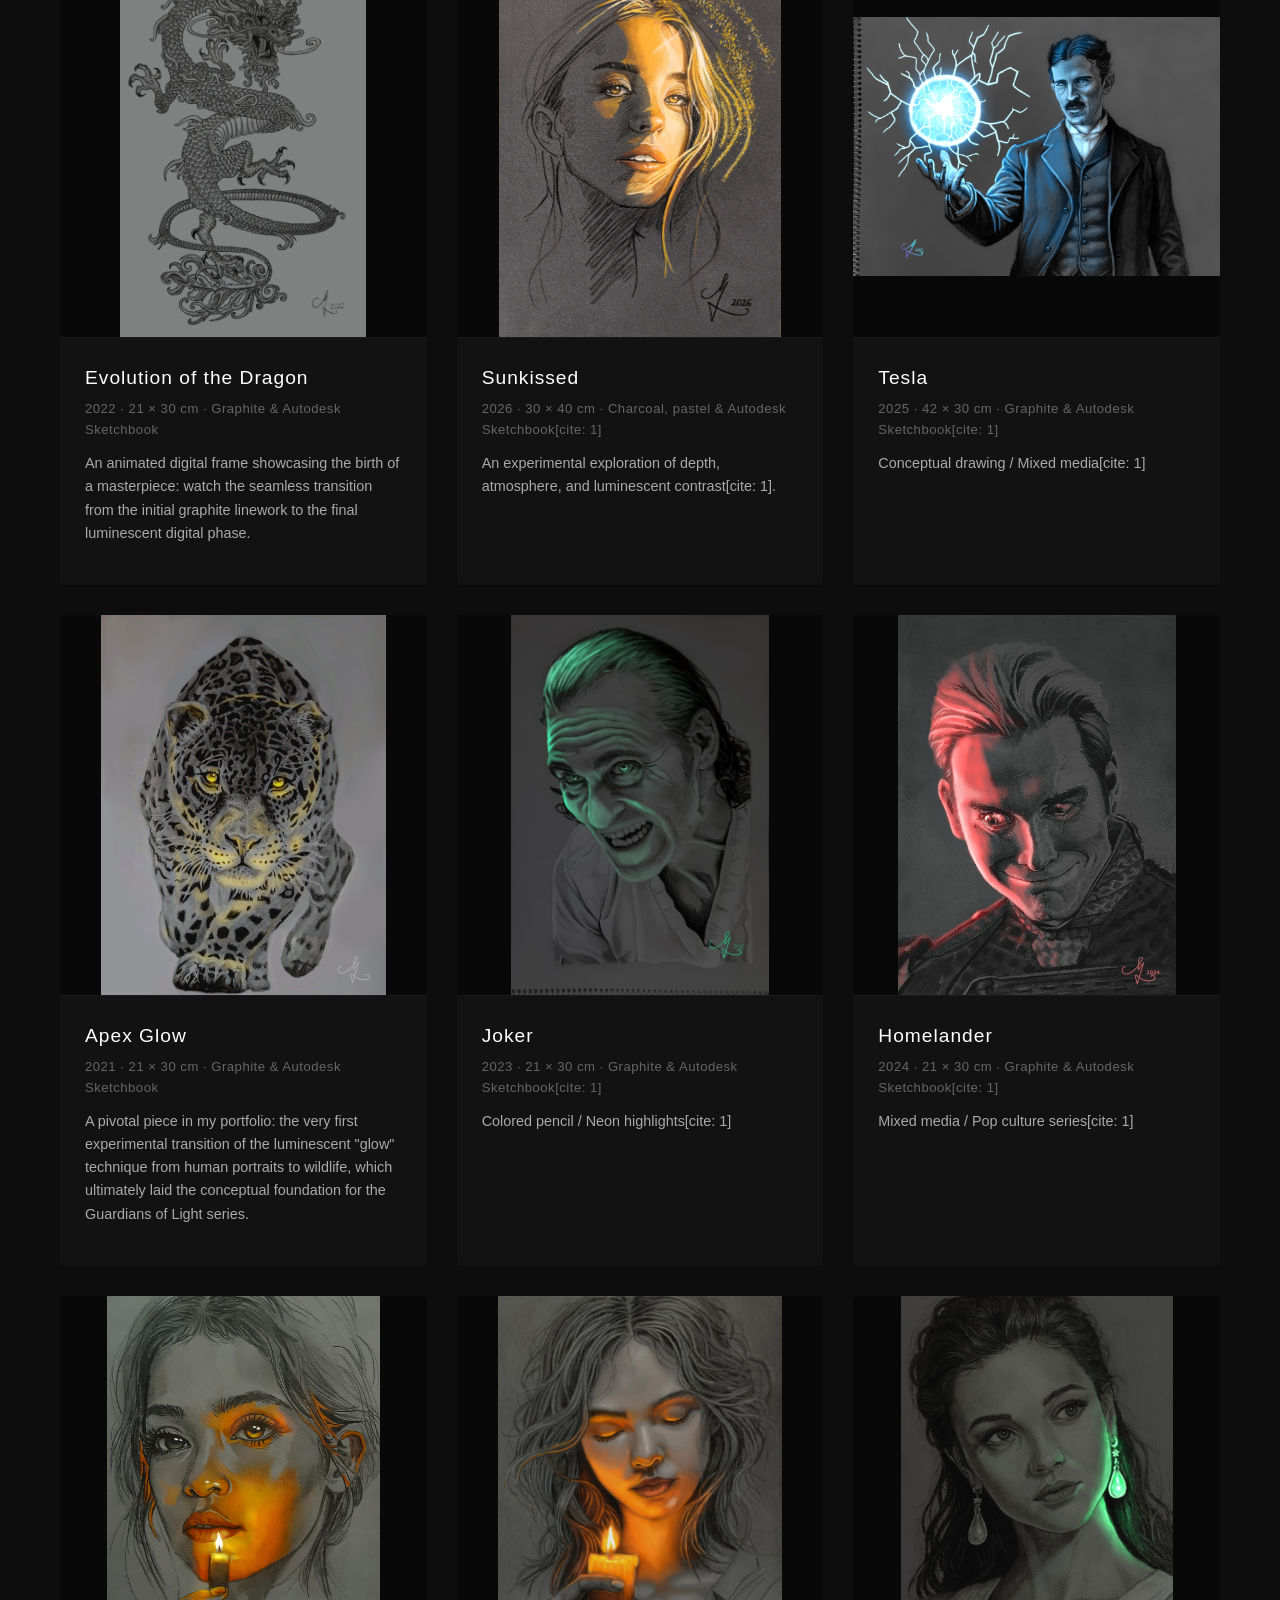
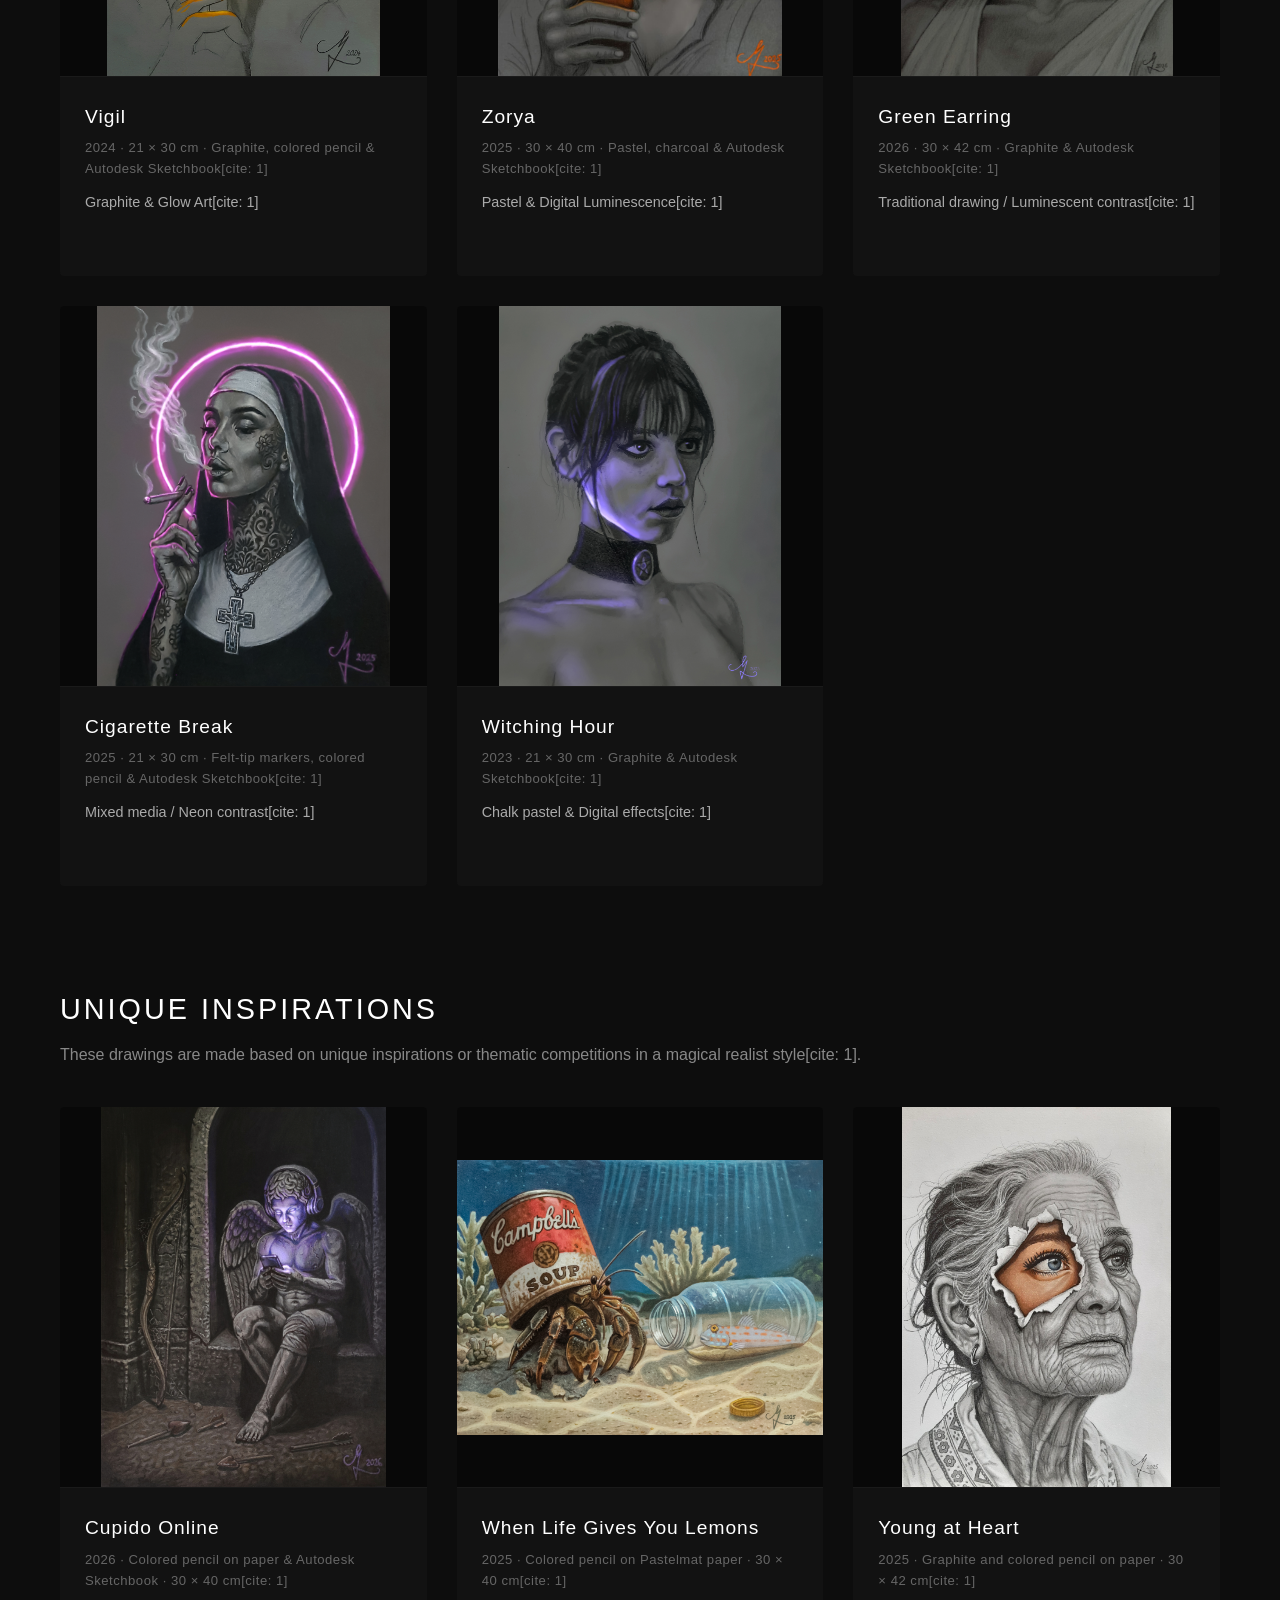
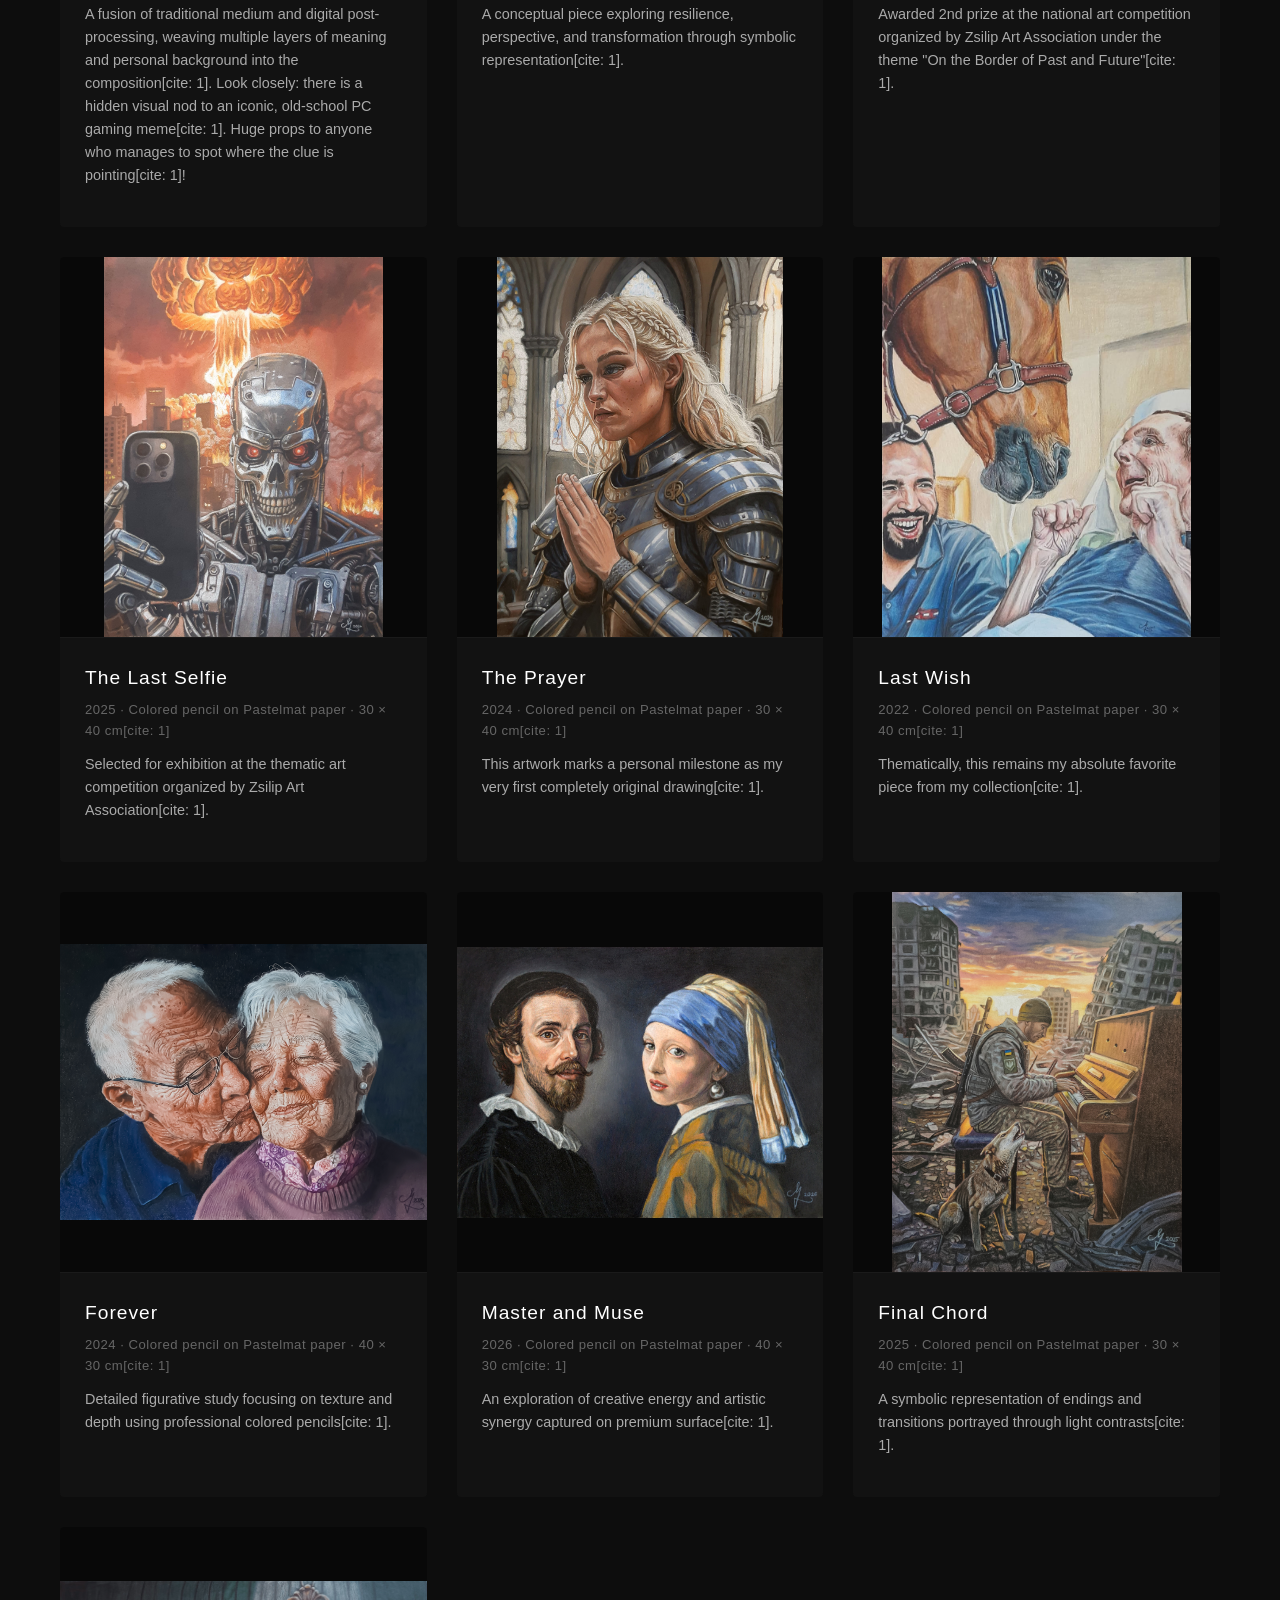
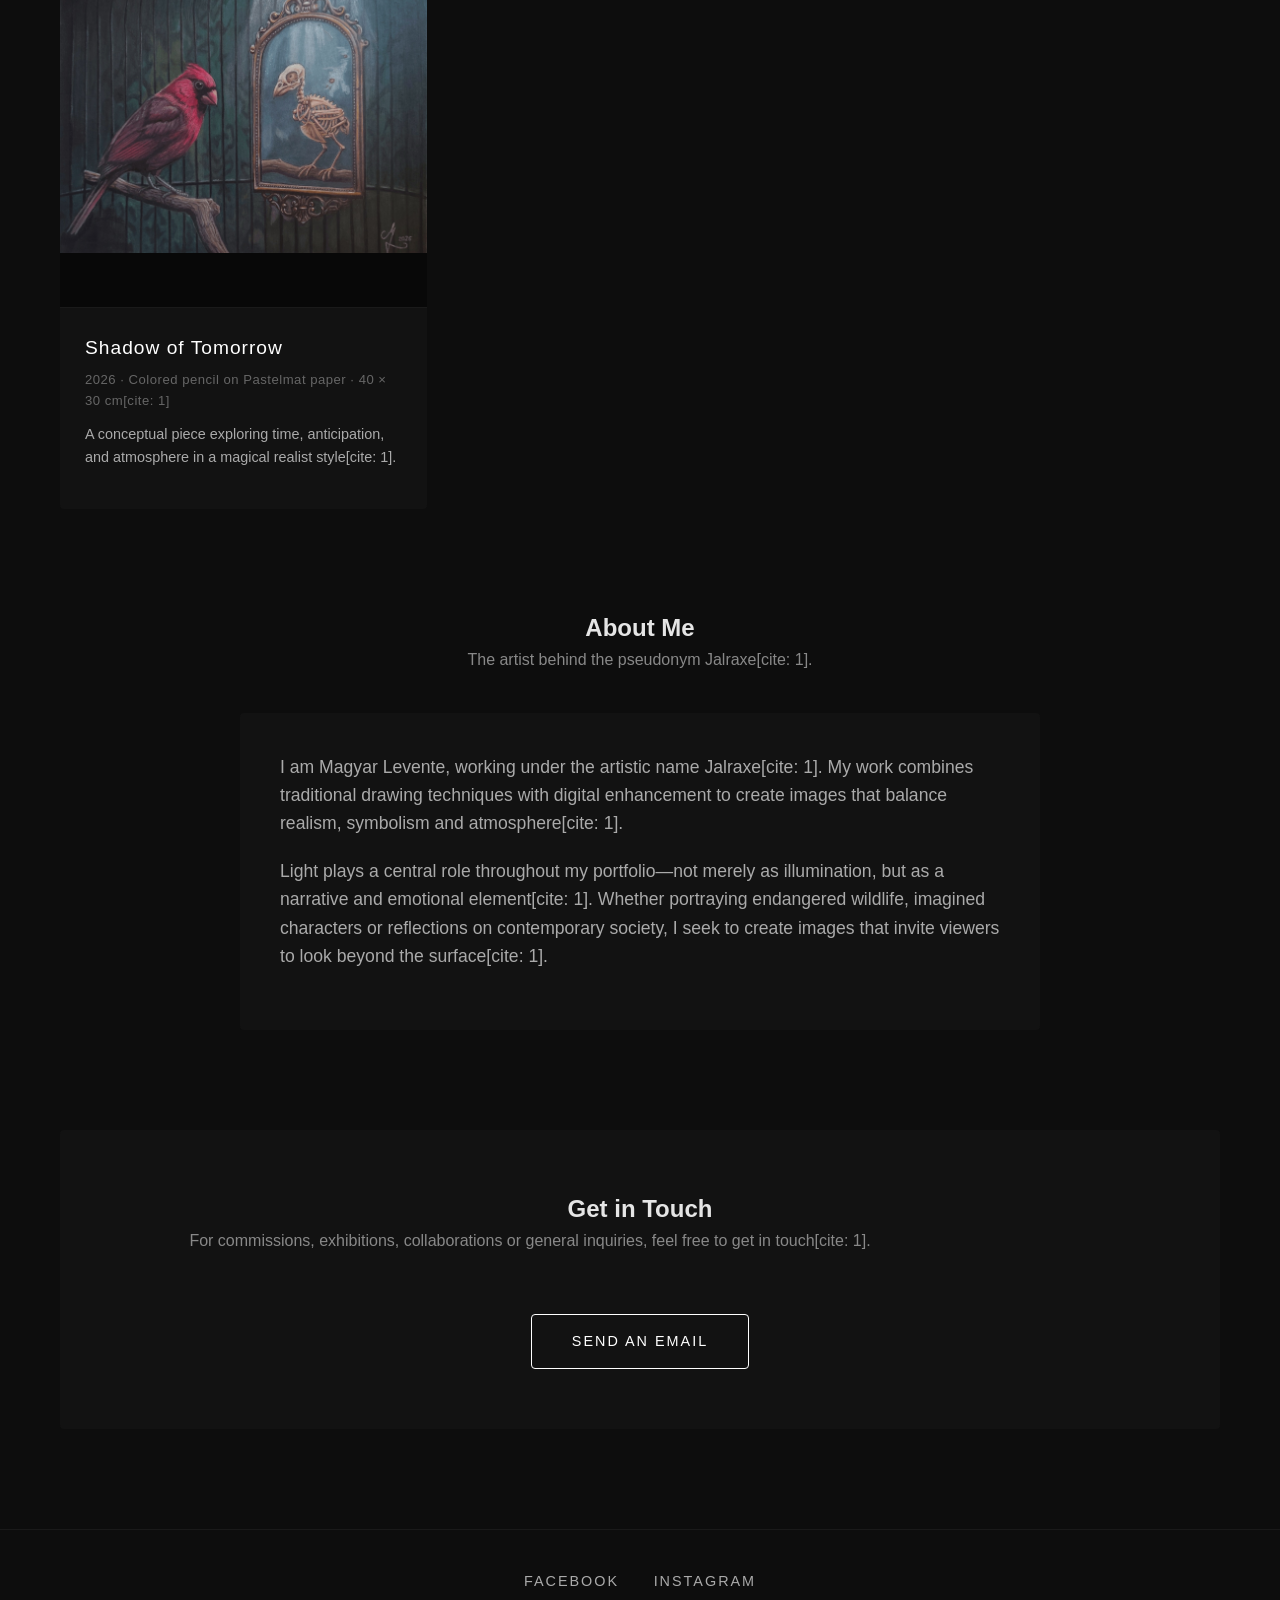
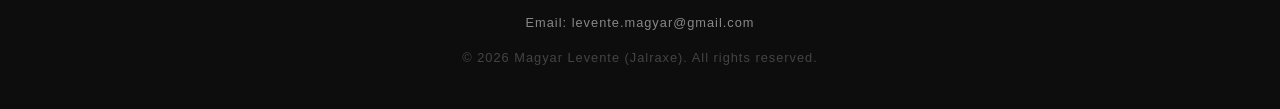
==== commit e5af47d8: "Update index.html" ====
--- a/index.html
+++ b/index.html
@@ -150,7 +150,8 @@
             box-shadow: 0 10px 20px rgba(0,0,0,0.5);
         }
 
-        .gallery-item img {
+        /* Sima képek szabályai a kártyákon belül */
+        .gallery-item img:not(.draco-slide) {
             width: 100%;
             height: 380px;
             min-height: 380px;
@@ -161,11 +162,11 @@
             transition: opacity 0.3s ease;
         }
 
-        .gallery-item img:hover {
+        .gallery-item img:not(.draco-slide):hover {
             opacity: 0.85;
         }
 
-        /* SÁRKÁNY SLIDESHOW SPECIÁLIS CSS UTÁNRENDELÉSEK */
+        /* --- SÁRKÁNY SLIDESHOW SPECIÁLIS FIXEK --- */
         .slideshow-container {
             position: relative;
             width: 100%;
@@ -173,42 +174,20 @@
             min-height: 380px;
             background-color: #080808;
             overflow: hidden;
+            display: block;
         }
 
         .draco-slide {
             position: absolute !important;
             top: 0;
             left: 0;
-            width: 100%;
-            height: 100%;
-            object-fit: contain;
-            transition: opacity 1s ease-in-out !important;
-        }
-
-        /* TOBZOSKA SPECIÁLIS CSS REVEAL EFFEKT */
-        .tobzoska-wrapper {
-            position: relative;
-            width: 100%;
-            height: 380px;
-            min-height: 380px;
-            background-color: #050505; /* Nagyon sötét háttér, hogy a hatás még jobb legyen */
-            overflow: hidden;
-        }
-
-        .tobzoska-reveal {
-            width: 100%;
-            height: 100%;
+            width: 100% !important;
+            height: 100% !important;
+            min-height: 100% !important;
             object-fit: contain;
             display: block;
             cursor: pointer;
-            /* Kezdetben sötét, kontrasztos, telítetlen állapot */
-            filter: brightness(0.05) contrast(3) saturate(0.3);
-            transition: filter 3.5s cubic-bezier(0.25, 1, 0.5, 1) !important;
-        }
-
-        /* Amikor az egér a kártya FÖLÉ megy, a kép lassan kivilágosodik */
-        .gallery-item:hover .tobzoska-reveal {
-            filter: brightness(1) contrast(1) saturate(1);
+            transition: opacity 1s ease-in-out !important;
         }
 
         .item-info {
@@ -462,8 +441,8 @@
     <section id="guardians-of-light" class="gallery-section">
         <h2>Guardians of Light</h2>
         <div class="section-desc">
-            <p>Guardians of Light presents critically endangered species through luminous portraits that blend traditional drawing with digital lightwork. Each artwork aims to highlight the beauty, uniqueness and fragility of Earth's most threatened wildlife. My ultimate dream is to contribute to the preservation of these species through my art. To achieve this, my vision is to partner with wildlife conservation organizations, featuring these drawings on official merchandise to raise funds and directly support their cause.</p>
-            <p style="font-size:0.9rem;color:#666;margin-top:20px;">Colored pencil on Clairefontaine Pastelmat paper, enhanced with digital illumination.</p>
+            <p>Guardians of Light presents critically endangered species through luminous portraits that blend traditional drawing with digital lightwork[cite: 1]. Each artwork aims to highlight the beauty, uniqueness and fragility of Earth's most threatened wildlife[cite: 1]. My ultimate dream is to contribute to the preservation of these species through my art[cite: 1]. To achieve this, my vision is to partner with wildlife conservation organizations, featuring these drawings on official merchandise to raise funds and directly support their cause[cite: 1].</p>
+            <p style="font-size:0.9rem;color:#666;margin-top:20px;">Colored pencil on Clairefontaine Pastelmat paper, enhanced with digital illumination[cite: 1].</p>
         </div>
         
         <div class="gallery-grid">
@@ -471,56 +450,49 @@
                 <img src="images/törpelajhár.jpg" alt="Pygmy Three-Toed Sloth">
                 <div class="item-info">
                     <h3>Pygmy Three-Toed Sloth (Bradypus pygmaeus)</h3>
-                    <div class="art-meta">2025 · Colored pencil and digital lightwork · 30 × 40 cm</div>
-                    <p>The first featured species: This charming, cat-sized little creature is one of the rarest mammals on Earth — only about 100 individuals remain, living exclusively on a tiny island.</p>
-                    <div class="art-partner">Proposed Partner: <strong>The Sloth Conservation Foundation</strong></div>
+                    <div class="art-meta">2025 · Colored pencil and digital lightwork · 30 × 40 cm[cite: 1]</div>
+                    <p>The first featured species: This charming, cat-sized little creature is one of the rarest mammals on Earth — only about 100 individuals remain, living exclusively on a tiny island[cite: 1].</p>
+                    <div class="art-partner">Proposed Partner: <strong>The Sloth Conservation Foundation</strong>[cite: 1]</div>
                 </div>
             </div>
             <div class="gallery-item">
                 <img src="images/tapanuiorángután.jpg" alt="Tapanuli Orangutan">
                 <div class="item-info">
                     <h3>Tapanuli Orangutan (Pongo tapanuliensis)</h3>
-                    <div class="art-meta">2026 · Colored pencil and digital lightwork · 30 × 40 cm</div>
-                    <p>The rarest great ape species on Earth, with fewer than 800 individuals remaining in the wild.</p>
-                    <div class="art-partner">Proposed Partner: <strong>Sumatran Orangutan Conservation Programme</strong></div>
+                    <div class="art-meta">2026 · Colored pencil and digital lightwork · 30 × 40 cm[cite: 1]</div>
+                    <p>The rarest great ape species on Earth, with fewer than 800 individuals remaining in the wild[cite: 1].</p>
+                    <div class="art-partner">Proposed Partner: <strong>Sumatran Orangutan Conservation Programme</strong>[cite: 1]</div>
                 </div>
             </div>
             <div class="gallery-item">
                 <img src="images/andesihegyimacska.png" alt="Andean Mountain Cat">
                 <div class="item-info">
                     <h3>Andean mountain cat (Leopardus jacobita)</h3>
-                    <div class="art-meta">2026 · Colored pencil and digital lightwork · 30 × 40 cm</div>
-                    <p>The Andean mountain cat is one of the rarest and least known wild cat species in the world. It is estimated that fewer than 1,500 individuals remain in the wild, living in isolated populations across the high-altitude regions of the Andes.</p>
-                    <div class="art-partner">Proposed Partner: <strong>Andean Cat Alliance</strong></div>
-                </div>
-            </div>
-            
-            <!-- Kínai tobzoska (Lassan előbukkanó CSS effekttel) -->
-            <div class="gallery-item">
-                <div class="tobzoska-wrapper">
-                    <img src="images/kínai tobzoska.jpg" class="tobzoska-reveal" alt="Chinese Pangolin">
-                </div>
+                    <div class="art-meta">2026 · Colored pencil and digital lightwork · 30 × 40 cm[cite: 1]</div>
+                    <p>The Andean mountain cat is one of the rarest and least known wild cat species in the world[cite: 1]. It is estimated that fewer than 1,500 individuals remain in the wild, living in isolated populations across the high-altitude regions of the Andes[cite: 1].</p>
+                    <div class="art-partner">Proposed Partner: <strong>Andean Cat Alliance</strong>[cite: 1]</div>
+                </div>
+            </div>
+            <div class="gallery-item">
+                <img src="images/kínai tobzoska.jpg" alt="Chinese Pangolin">
                 <div class="item-info">
                     <h3>Chinese Pangolin (Manis pentadactyla)</h3>
-                    <div class="art-meta">2026 · Colored pencil and digital lightwork · 30 × 40 cm</div>
-                    <p>Meet the next Guardian of Light: the Chinese pangolin (Manis pentadactyla). The only mammal wrapped in hard, protective scales — once nature’s perfect armor. Today, it can’t protect them from humans. Poaching and illegal trade make them one of the most endangered and trafficked mammals on Earth.</p>
-                    <div class="art-partner">Proposed Partner: <strong>Save Pangolins</strong></div>
-                </div>
-            </div>
-            
+                    <div class="art-meta">2026 · Colored pencil and digital lightwork · 30 × 40 cm[cite: 1]</div>
+                    <p>Meet the next Guardian of Light: the Chinese pangolin (Manis pentadactyla)[cite: 1]. The only mammal wrapped in hard, protective scales — once nature’s perfect armor[cite: 1]. Today, it can’t protect them from humans[cite: 1]. Poaching and illegal trade make them one of the most endangered and trafficked mammals on Earth[cite: 1].</p>
+                    <div class="art-partner">Proposed Partner: <strong>Save Pangolins</strong>[cite: 1]</div>
+                </div>
+            </div>
             <div class="gallery-item">
                 <img src="images/kektorkuara.jpg" alt="Blue-throated Macaw">
                 <div class="item-info">
                     <h3>Blue-throated Macaw (Ara glaucogularis)</h3>
-                    <div class="art-meta">2026 · Colored pencil and digital lightwork · 30 × 40 cm</div>
-                    <p>The Blue-throated Macaw is one of the rarest parrot species in the world, pushed to the brink of extinction by habitat loss and the exotic pet trade. Its wild population is currently estimated at just a few hundred individuals.</p>
-                    <div class="art-partner">Proposed Partner: <strong>Asociación Armonía</strong></div>
-                </div>
-            </div>
-        </div>
-    </section>
-
-    <div class="gallery-item">
+                    <div class="art-meta">2026 · Colored pencil and digital lightwork · 30 × 40 cm[cite: 1]</div>
+                    <p>The Blue-throated Macaw is one of the rarest parrot species in the world, pushed to the brink of extinction by habitat loss and the exotic pet trade[cite: 1]. Its wild population is currently estimated at just a few hundred individuals[cite: 1].</p>
+                    <div class="art-partner">Proposed Partner: <strong>Asociación Armonía</strong>[cite: 1]</div>
+                </div>
+            </div>
+            <!-- 6. AXOLOTL (ÚJ ELEM) -->
+            <div class="gallery-item">
                 <img src="images/axolotl.jpg" alt="Axolotl">
                 <div class="item-info">
                     <h3>Axolotl (Ambystoma mexicanum)</h3>
@@ -529,10 +501,13 @@
                     <div class="art-partner">Proposed Partner: <strong>Chinampa-Refugio Project (UNAM)</strong></div>
                 </div>
             </div>
+        </div>
+    </section>
+
     <!-- Luminous Visions Section -->
     <section id="luminous-visions" class="gallery-section">
         <h2>Luminous Visions</h2>
-        <p class="section-subtitle">A collection of experimental portraits and figurative works exploring the visual language of light. The Guardians of Light series evolved from the techniques and ideas developed within this project.</p>
+        <p class="section-subtitle">A collection of experimental portraits and figurative works exploring the visual language of light[cite: 1]. The Guardians of Light series evolved from the techniques and ideas developed within this project[cite: 1].</p>
         
         <div class="gallery-grid">
             
@@ -556,8 +531,8 @@
                 <img src="images/fenyhatas.jpg" alt="Sunkissed">
                 <div class="item-info">
                     <h3>Sunkissed</h3>
-                    <div class="art-meta">2026 · 30 × 40 cm · Charcoal, pastel & Autodesk Sketchbook</div>
-                    <p>An experimental exploration of depth, atmosphere, and luminescent contrast.</p>
+                    <div class="art-meta">2026 · 30 × 40 cm · Charcoal, pastel & Autodesk Sketchbook[cite: 1]</div>
+                    <p>An experimental exploration of depth, atmosphere, and luminescent contrast[cite: 1].</p>
                 </div>
             </div>
             
@@ -566,12 +541,12 @@
                 <img src="images/Tesla.jpg" alt="Tesla">
                 <div class="item-info">
                     <h3>Tesla</h3>
-                    <div class="art-meta">2025 · 42 × 30 cm · Graphite & Autodesk Sketchbook</div>
-                    <p>Conceptual drawing / Mixed media</p>
-                </div>
-            </div>
-
-            <!-- 4. APEX GLOW (JAGUÁR - KÖZVETLENÜL TESLA UTÁN) -->
+                    <div class="art-meta">2025 · 42 × 30 cm · Graphite & Autodesk Sketchbook[cite: 1]</div>
+                    <p>Conceptual drawing / Mixed media[cite: 1]</p>
+                </div>
+            </div>
+
+            <!-- 4. APEX GLOW -->
             <div class="gallery-item">
                 <img src="images/jaguarglow.jpg" alt="Apex Glow">
                 <div class="item-info">
@@ -586,56 +561,56 @@
                 <img src="images/Joker.jpg" alt="Joker">
                 <div class="item-info">
                     <h3>Joker</h3>
-                    <div class="art-meta">2023 · 21 × 30 cm · Graphite & Autodesk Sketchbook</div>
-                    <p>Colored pencil / Neon highlights</p>
+                    <div class="art-meta">2023 · 21 × 30 cm · Graphite & Autodesk Sketchbook[cite: 1]</div>
+                    <p>Colored pencil / Neon highlights[cite: 1]</p>
                 </div>
             </div>
             <div class="gallery-item">
                 <img src="images/Homelander.jpg" alt="Homelander">
                 <div class="item-info">
                     <h3>Homelander</h3>
-                    <div class="art-meta">2024 · 21 × 30 cm · Graphite & Autodesk Sketchbook</div>
-                    <p>Mixed media / Pop culture series</p>
+                    <div class="art-meta">2024 · 21 × 30 cm · Graphite & Autodesk Sketchbook[cite: 1]</div>
+                    <p>Mixed media / Pop culture series[cite: 1]</p>
                 </div>
             </div>
             <div class="gallery-item">
                 <img src="images/kiserletiportre.jpg" alt="Vigil">
                 <div class="item-info">
                     <h3>Vigil</h3>
-                    <div class="art-meta">2024 · 21 × 30 cm · Graphite, colored pencil & Autodesk Sketchbook</div>
-                    <p>Graphite & Glow Art</p>
+                    <div class="art-meta">2024 · 21 × 30 cm · Graphite, colored pencil & Autodesk Sketchbook[cite: 1]</div>
+                    <p>Graphite & Glow Art[cite: 1]</p>
                 </div>
             </div>
             <div class="gallery-item">
                 <img src="images/Zorya.jpg" alt="Zorya">
                 <div class="item-info">
                     <h3>Zorya</h3>
-                    <div class="art-meta">2025 · 30 × 40 cm · Pastel, charcoal & Autodesk Sketchbook</div>
-                    <p>Pastel & Digital Luminescence</p>
+                    <div class="art-meta">2025 · 30 × 40 cm · Pastel, charcoal & Autodesk Sketchbook[cite: 1]</div>
+                    <p>Pastel & Digital Luminescence[cite: 1]</p>
                 </div>
             </div>
             <div class="gallery-item">
                 <img src="images/zöld fülbevaló.jpg" alt="Green Earring">
                 <div class="item-info">
                     <h3>Green Earring</h3>
-                    <div class="art-meta">2026 · 30 × 42 cm · Graphite & Autodesk Sketchbook</div>
-                    <p>Traditional drawing / Luminescent contrast</p>
+                    <div class="art-meta">2026 · 30 × 42 cm · Graphite & Autodesk Sketchbook[cite: 1]</div>
+                    <p>Traditional drawing / Luminescent contrast[cite: 1]</p>
                 </div>
             </div>
             <div class="gallery-item">
                 <img src="images/cigiszünet.jpg" alt="Cigarette Break">
                 <div class="item-info">
                     <h3>Cigarette Break</h3>
-                    <div class="art-meta">2025 · 21 × 30 cm · Felt-tip markers, colored pencil & Autodesk Sketchbook</div>
-                    <p>Mixed media / Neon contrast</p>
+                    <div class="art-meta">2025 · 21 × 30 cm · Felt-tip markers, colored pencil & Autodesk Sketchbook[cite: 1]</div>
+                    <p>Mixed media / Neon contrast[cite: 1]</p>
                 </div>
             </div>
             <div class="gallery-item">
                 <img src="images/purpleglow.jpg" alt="Witching Hour">
                 <div class="item-info">
                     <h3>Witching Hour</h3>
-                    <div class="art-meta">2023 · 21 × 30 cm · Graphite & Autodesk Sketchbook</div>
-                    <p>Chalk pastel & Digital effects</p>
+                    <div class="art-meta">2023 · 21 × 30 cm · Graphite & Autodesk Sketchbook[cite: 1]</div>
+                    <p>Chalk pastel & Digital effects[cite: 1]</p>
                 </div>
             </div>
         </div>
@@ -645,7 +620,7 @@
     <section id="unique-inspirations" class="gallery-section">
         <h2>Unique Inspirations</h2>
         <p class="section-subtitle">
-            These drawings are made based on unique inspirations or thematic competitions in a magical realist style.
+            These drawings are made based on unique inspirations or thematic competitions in a magical realist style[cite: 1].
         </p>
         
         <div class="gallery-grid">
@@ -654,8 +629,8 @@
                 <img src="images/cupidoonline.jpg" alt="Cupido Online">
                 <div class="item-info">
                     <h3>Cupido Online</h3>
-                    <div class="art-meta">2026 · Colored pencil on paper & Autodesk Sketchbook · 30 × 40 cm</div>
-                    <p>A fusion of traditional medium and digital post-processing, weaving multiple layers of meaning and personal background into the composition. Look closely: there is a hidden visual nod to an iconic, old-school PC gaming meme. Huge props to anyone who manages to spot where the clue is pointing!</p>
+                    <div class="art-meta">2026 · Colored pencil on paper & Autodesk Sketchbook · 30 × 40 cm[cite: 1]</div>
+                    <p>A fusion of traditional medium and digital post-processing, weaving multiple layers of meaning and personal background into the composition[cite: 1]. Look closely: there is a hidden visual nod to an iconic, old-school PC gaming meme[cite: 1]. Huge props to anyone who manages to spot where the clue is pointing[cite: 1]!</p>
                 </div>
             </div>
 
@@ -664,8 +639,8 @@
                 <img src="images/Ha az élet citromot ad.jpg" alt="When Life Gives You Lemons">
                 <div class="item-info">
                     <h3>When Life Gives You Lemons</h3>
-                    <div class="art-meta">2025 · Colored pencil on Pastelmat paper · 30 × 40 cm</div>
-                    <p>A conceptual piece exploring resilience, perspective, and transformation through symbolic representation.</p>
+                    <div class="art-meta">2025 · Colored pencil on Pastelmat paper · 30 × 40 cm[cite: 1]</div>
+                    <p>A conceptual piece exploring resilience, perspective, and transformation through symbolic representation[cite: 1].</p>
                 </div>
             </div>
 
@@ -674,8 +649,8 @@
                 <img src="images/Lelekbenfiatal.jpg" alt="Young at Heart">
                 <div class="item-info">
                     <h3>Young at Heart</h3>
-                    <div class="art-meta">2025 · Graphite and colored pencil on paper · 30 × 42 cm</div>
-                    <p>Awarded 2nd prize at the national art competition organized by Zsilip Art Association under the theme "On the Border of Past and Future".</p>
+                    <div class="art-meta">2025 · Graphite and colored pencil on paper · 30 × 42 cm[cite: 1]</div>
+                    <p>Awarded 2nd prize at the national art competition organized by Zsilip Art Association under the theme "On the Border of Past and Future"[cite: 1].</p>
                 </div>
             </div>
 
@@ -684,8 +659,8 @@
                 <img src="images/Az utolso szelfi.jpg" alt="The Last Selfie">
                 <div class="item-info">
                     <h3>The Last Selfie</h3>
-                    <div class="art-meta">2025 · Colored pencil on Pastelmat paper · 30 × 40 cm</div>
-                    <p>Selected for exhibition at the thematic art competition organized by Zsilip Art Association.</p>
+                    <div class="art-meta">2025 · Colored pencil on Pastelmat paper · 30 × 40 cm[cite: 1]</div>
+                    <p>Selected for exhibition at the thematic art competition organized by Zsilip Art Association[cite: 1].</p>
                 </div>
             </div>
 
@@ -694,8 +669,8 @@
                 <img src="images/A fohasz.jpg" alt="The Prayer">
                 <div class="item-info">
                     <h3>The Prayer</h3>
-                    <div class="art-meta">2024 · Colored pencil on Pastelmat paper · 30 × 40 cm</div>
-                    <p>This artwork marks a personal milestone as my very first completely original drawing.</p>
+                    <div class="art-meta">2024 · Colored pencil on Pastelmat paper · 30 × 40 cm[cite: 1]</div>
+                    <p>This artwork marks a personal milestone as my very first completely original drawing[cite: 1].</p>
                 </div>
             </div>
 
@@ -704,8 +679,8 @@
                 <img src="images/Utolso kivansag.jpg" alt="Last Wish">
                 <div class="item-info">
                     <h3>Last Wish</h3>
-                    <div class="art-meta">2022 · Colored pencil on Pastelmat paper · 30 × 40 cm</div>
-                    <p>Thematically, this remains my absolute favorite piece from my collection.</p>
+                    <div class="art-meta">2022 · Colored pencil on Pastelmat paper · 30 × 40 cm[cite: 1]</div>
+                    <p>Thematically, this remains my absolute favorite piece from my collection[cite: 1].</p>
                 </div>
             </div>
 
@@ -714,8 +689,8 @@
                 <img src="images/mindorokke.jpg" alt="Forever">
                 <div class="item-info">
                     <h3>Forever</h3>
-                    <div class="art-meta">2024 · Colored pencil on Pastelmat paper · 40 × 30 cm</div>
-                    <p>Detailed figurative study focusing on texture and depth using professional colored pencils.</p>
+                    <div class="art-meta">2024 · Colored pencil on Pastelmat paper · 40 × 30 cm[cite: 1]</div>
+                    <p>Detailed figurative study focusing on texture and depth using professional colored pencils[cite: 1].</p>
                 </div>
             </div>
 
@@ -724,8 +699,8 @@
                 <img src="images/mesteresmuzsa.jpg" alt="Master and Muse">
                 <div class="item-info">
                     <h3>Master and Muse</h3>
-                    <div class="art-meta">2026 · Colored pencil on Pastelmat paper · 40 × 30 cm</div>
-                    <p>An exploration of creative energy and artistic synergy captured on premium surface.</p>
+                    <div class="art-meta">2026 · Colored pencil on Pastelmat paper · 40 × 30 cm[cite: 1]</div>
+                    <p>An exploration of creative energy and artistic synergy captured on premium surface[cite: 1].</p>
                 </div>
             </div>
 
@@ -734,8 +709,8 @@
                 <img src="images/Zaroakkord.jpg" alt="Final Chord">
                 <div class="item-info">
                     <h3>Final Chord</h3>
-                    <div class="art-meta">2025 · Colored pencil on Pastelmat paper · 30 × 40 cm</div>
-                    <p>A symbolic representation of endings and transitions portrayed through light contrasts.</p>
+                    <div class="art-meta">2025 · Colored pencil on Pastelmat paper · 30 × 40 cm[cite: 1]</div>
+                    <p>A symbolic representation of endings and transitions portrayed through light contrasts[cite: 1].</p>
                 </div>
             </div>
 
@@ -744,8 +719,8 @@
                 <img src="images/A holnap arnyeka.jpg" alt="Shadow of Tomorrow">
                 <div class="item-info">
                     <h3>Shadow of Tomorrow</h3>
-                    <div class="art-meta">2026 · Colored pencil on Pastelmat paper · 40 × 30 cm</div>
-                    <p>A conceptual piece exploring time, anticipation, and atmosphere in a magical realist style.</p>
+                    <div class="art-meta">2026 · Colored pencil on Pastelmat paper · 40 × 30 cm[cite: 1]</div>
+                    <p>A conceptual piece exploring time, anticipation, and atmosphere in a magical realist style[cite: 1].</p>
                 </div>
             </div>
         </div>
@@ -754,17 +729,17 @@
     <!-- About Section -->
     <section id="about" class="about-section">
         <h2>About Me</h2>
-        <p class="section-desc">The artist behind the pseudonym Jalraxe.</p>
+        <p class="section-desc">The artist behind the pseudonym Jalraxe[cite: 1].</p>
         <div class="about-content">
-            <p>I am Magyar Levente, working under the artistic name Jalraxe. My work combines traditional drawing techniques with digital enhancement to create images that balance realism, symbolism and atmosphere.</p>
-            <p>Light plays a central role throughout my portfolio—not merely as illumination, but as a narrative and emotional element. Whether portraying endangered wildlife, imagined characters or reflections on contemporary society, I seek to create images that invite viewers to look beyond the surface.</p>
+            <p>I am Magyar Levente, working under the artistic name Jalraxe[cite: 1]. My work combines traditional drawing techniques with digital enhancement to create images that balance realism, symbolism and atmosphere[cite: 1].</p>
+            <p>Light plays a central role throughout my portfolio—not merely as illumination, but as a narrative and emotional element[cite: 1]. Whether portraying endangered wildlife, imagined characters or reflections on contemporary society, I seek to create images that invite viewers to look beyond the surface[cite: 1].</p>
         </div>
     </section>
 
     <!-- Contact Section -->
     <section id="contact" class="contact-section">
         <h2>Get in Touch</h2>
-        <p class="section-desc">For commissions, exhibitions, collaborations or general inquiries, feel free to get in touch.</p>
+        <p class="section-desc">For commissions, exhibitions, collaborations or general inquiries, feel free to get in touch[cite: 1].</p>
         <a href="mailto:levente.magyar@gmail.com" class="contact-btn">Send an Email</a>
     </section>
 </main>
@@ -794,14 +769,14 @@
     const lightboxCaption = document.getElementById('lightbox-caption');
     const lightboxClose = document.getElementById('lightbox-close');
     
-    // Minden sima kép kiválasztása, beleértve a tobzoska-reveal-t, kivéve a sárkány csúszkáit
+    // Minden sima kép kiválasztása, kivéve a sárkány csúszkáit
     const galleryImages = document.querySelectorAll('.gallery-grid .gallery-item img:not(.draco-slide)');
     const dracoSlides = document.querySelectorAll('.draco-slide');
 
     // Sima képek lightbox eseménye
     galleryImages.forEach(img => {
         img.addEventListener('click', () => {
-            const title = img.closest('.gallery-item').querySelector('.item-info h3').innerText;
+            const title = img.parentElement.querySelector('.item-info h3').innerText;
             lightboxImg.src = img.src;
             lightboxImg.alt = img.alt;
             lightboxCaption.innerText = title;
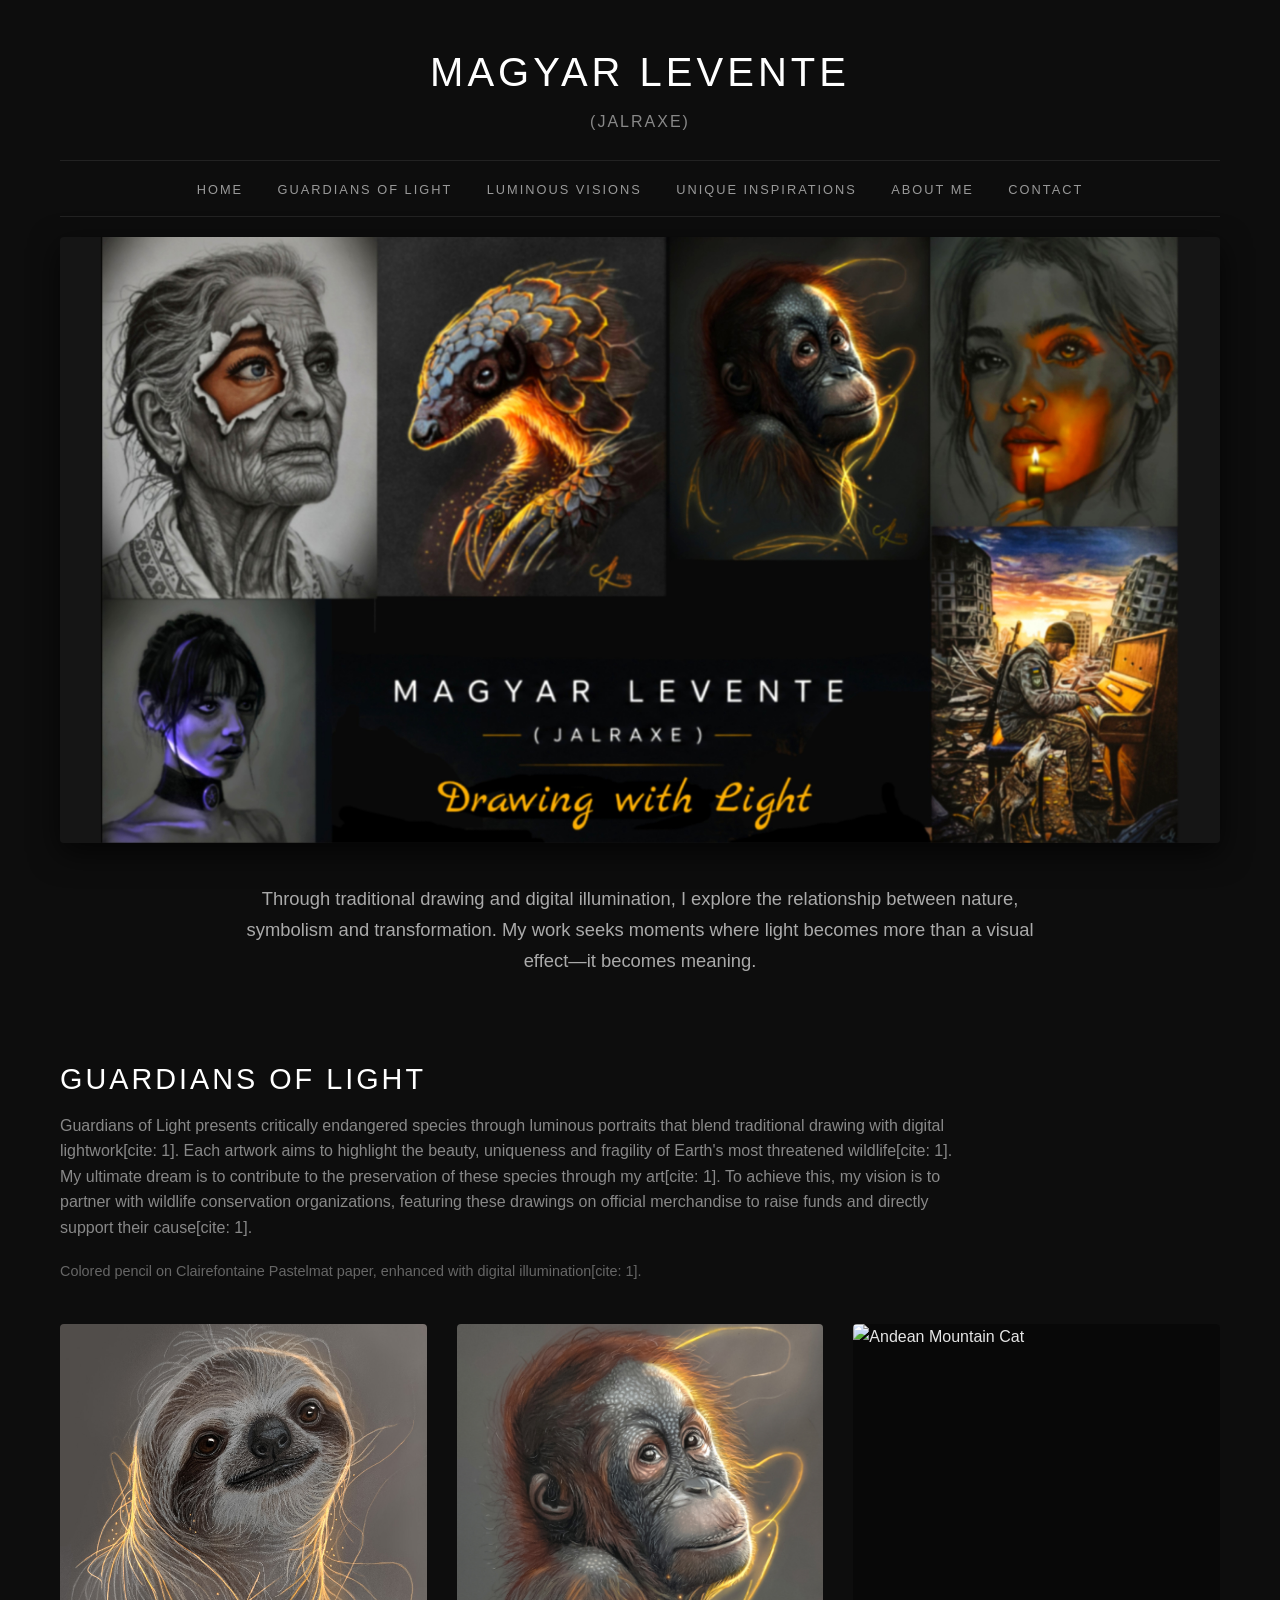
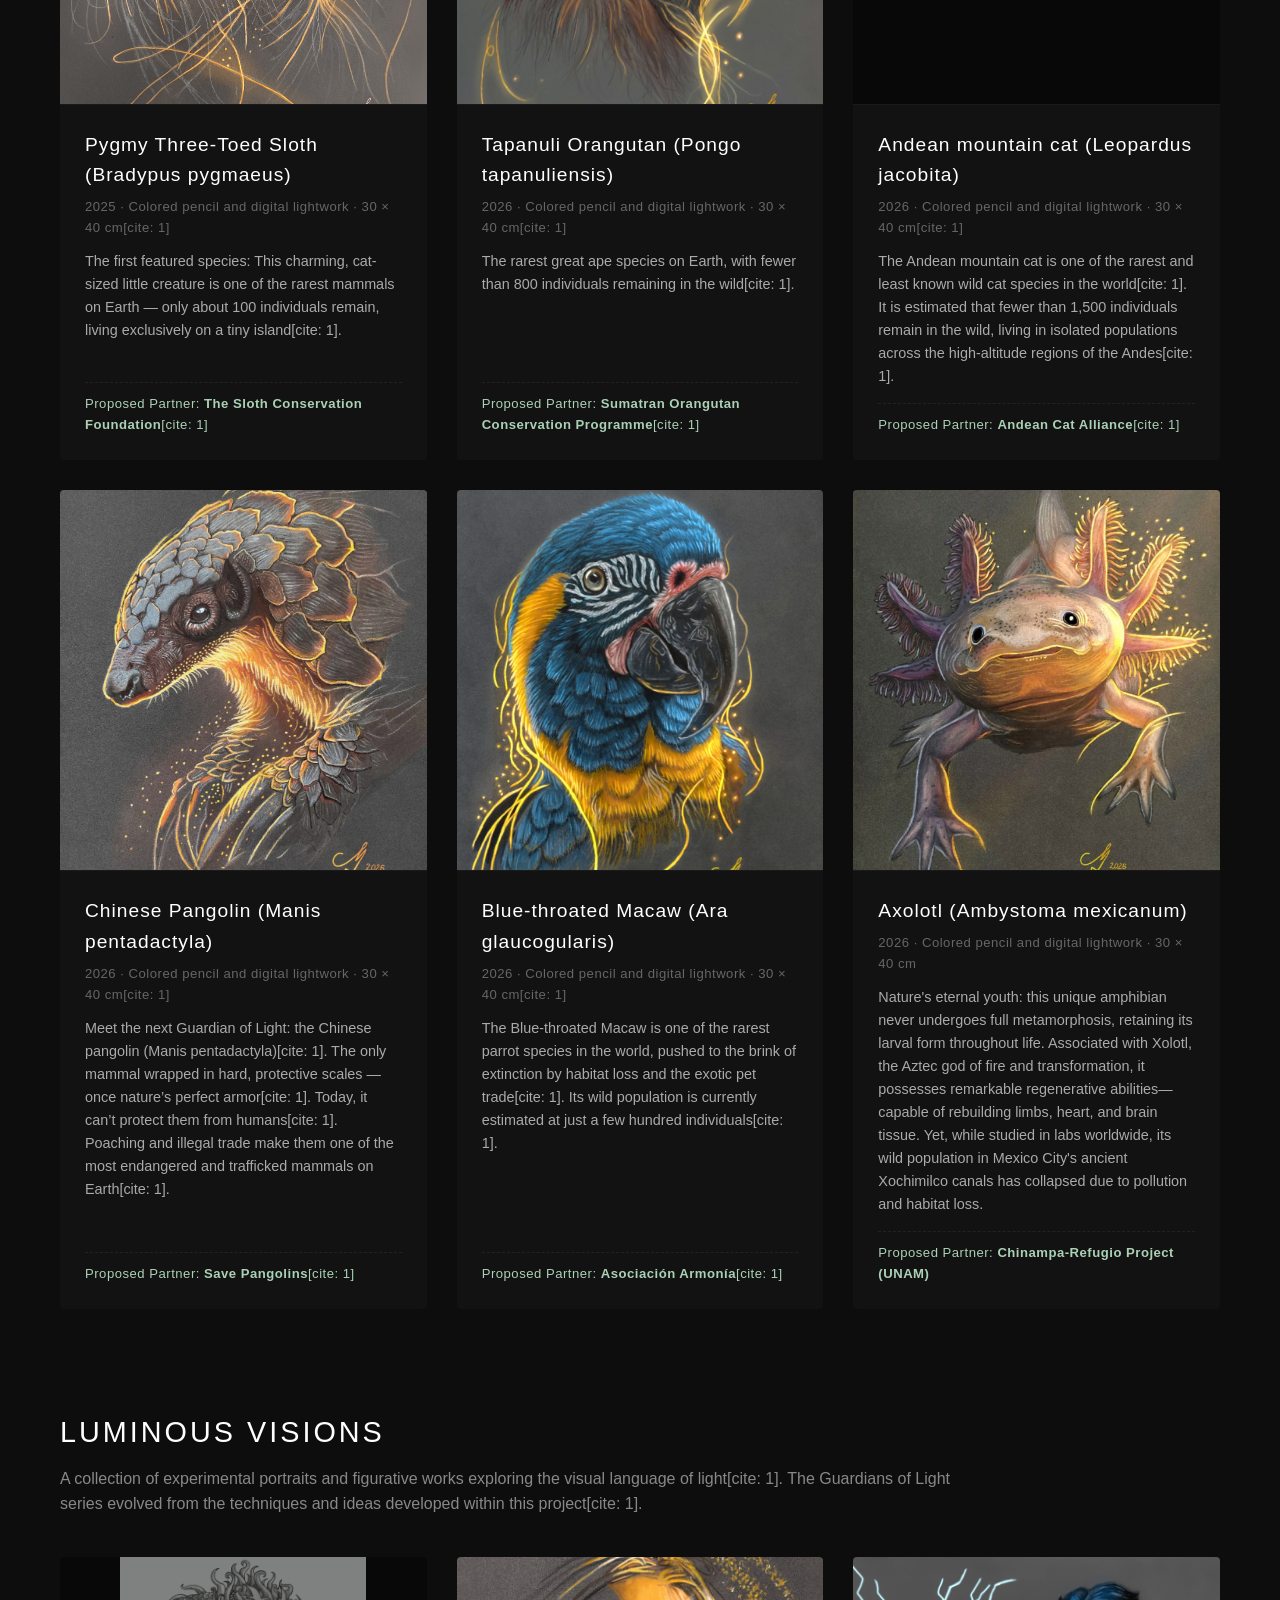
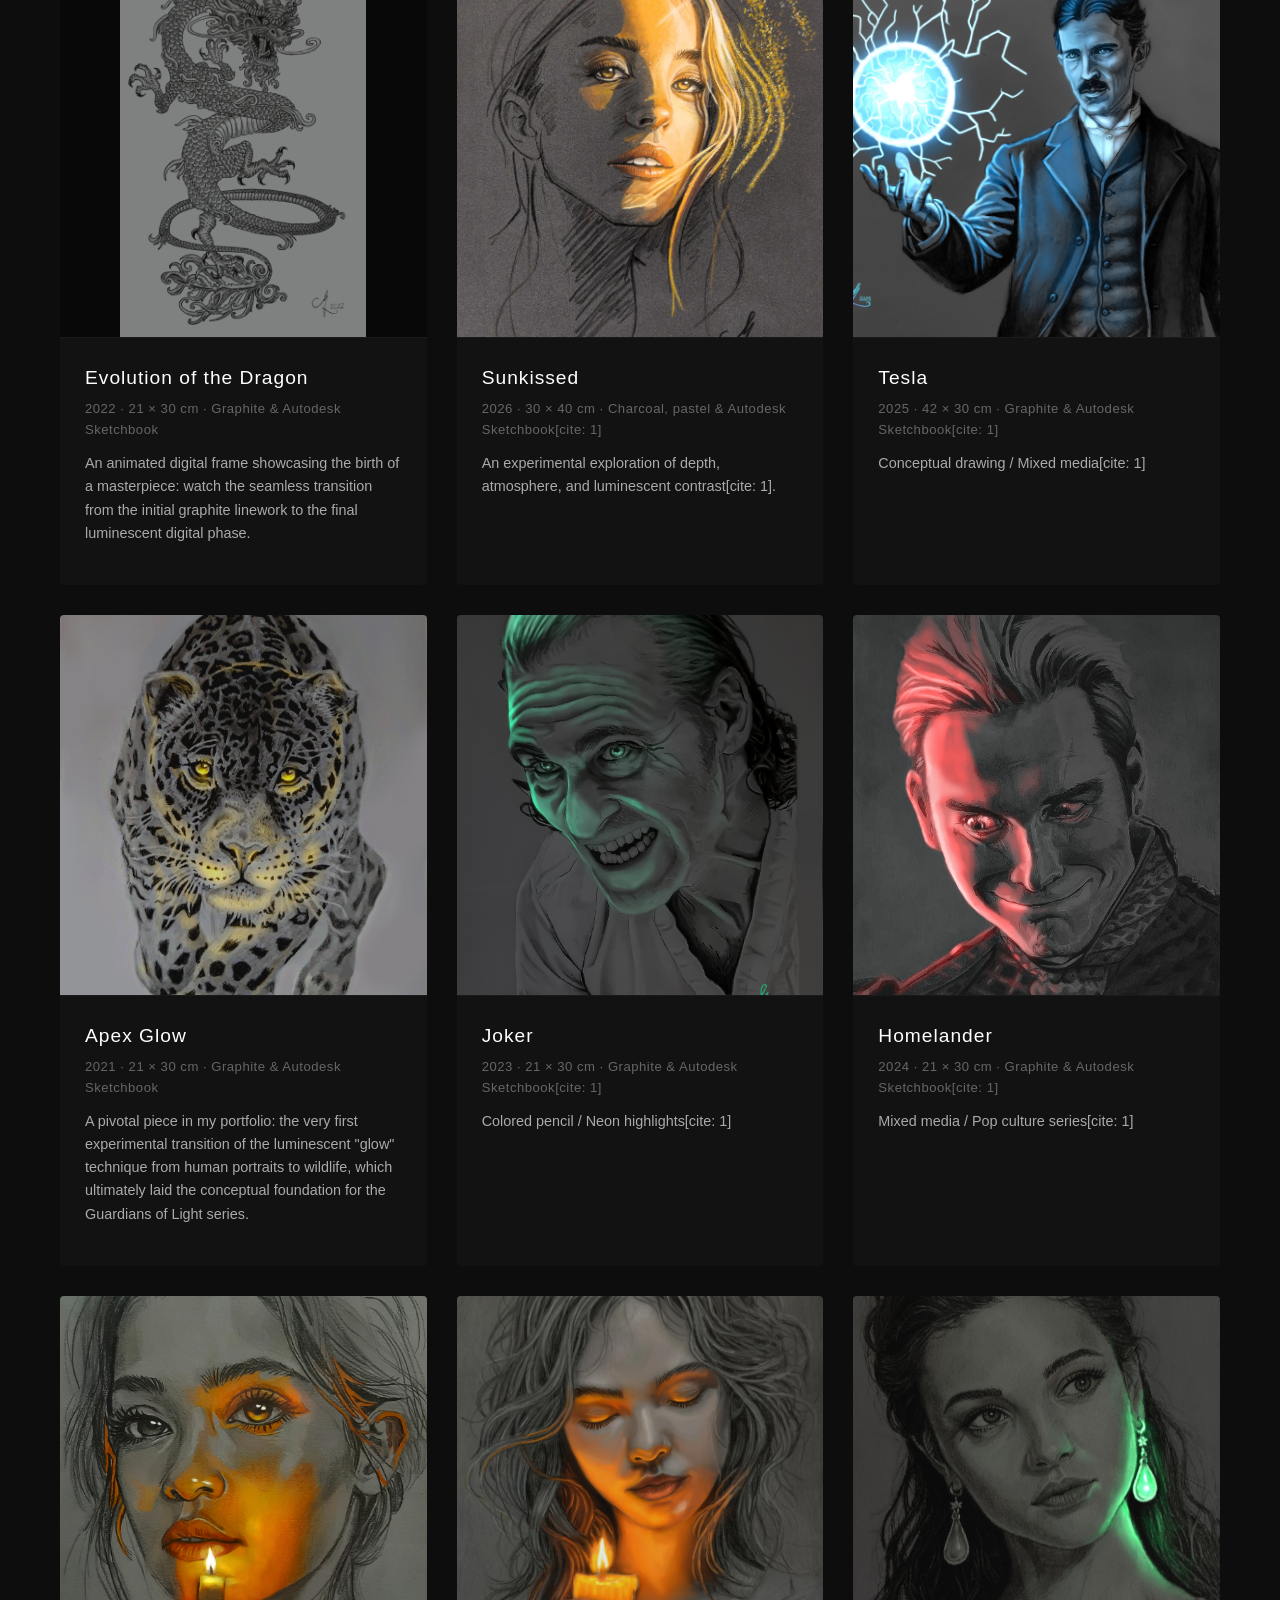
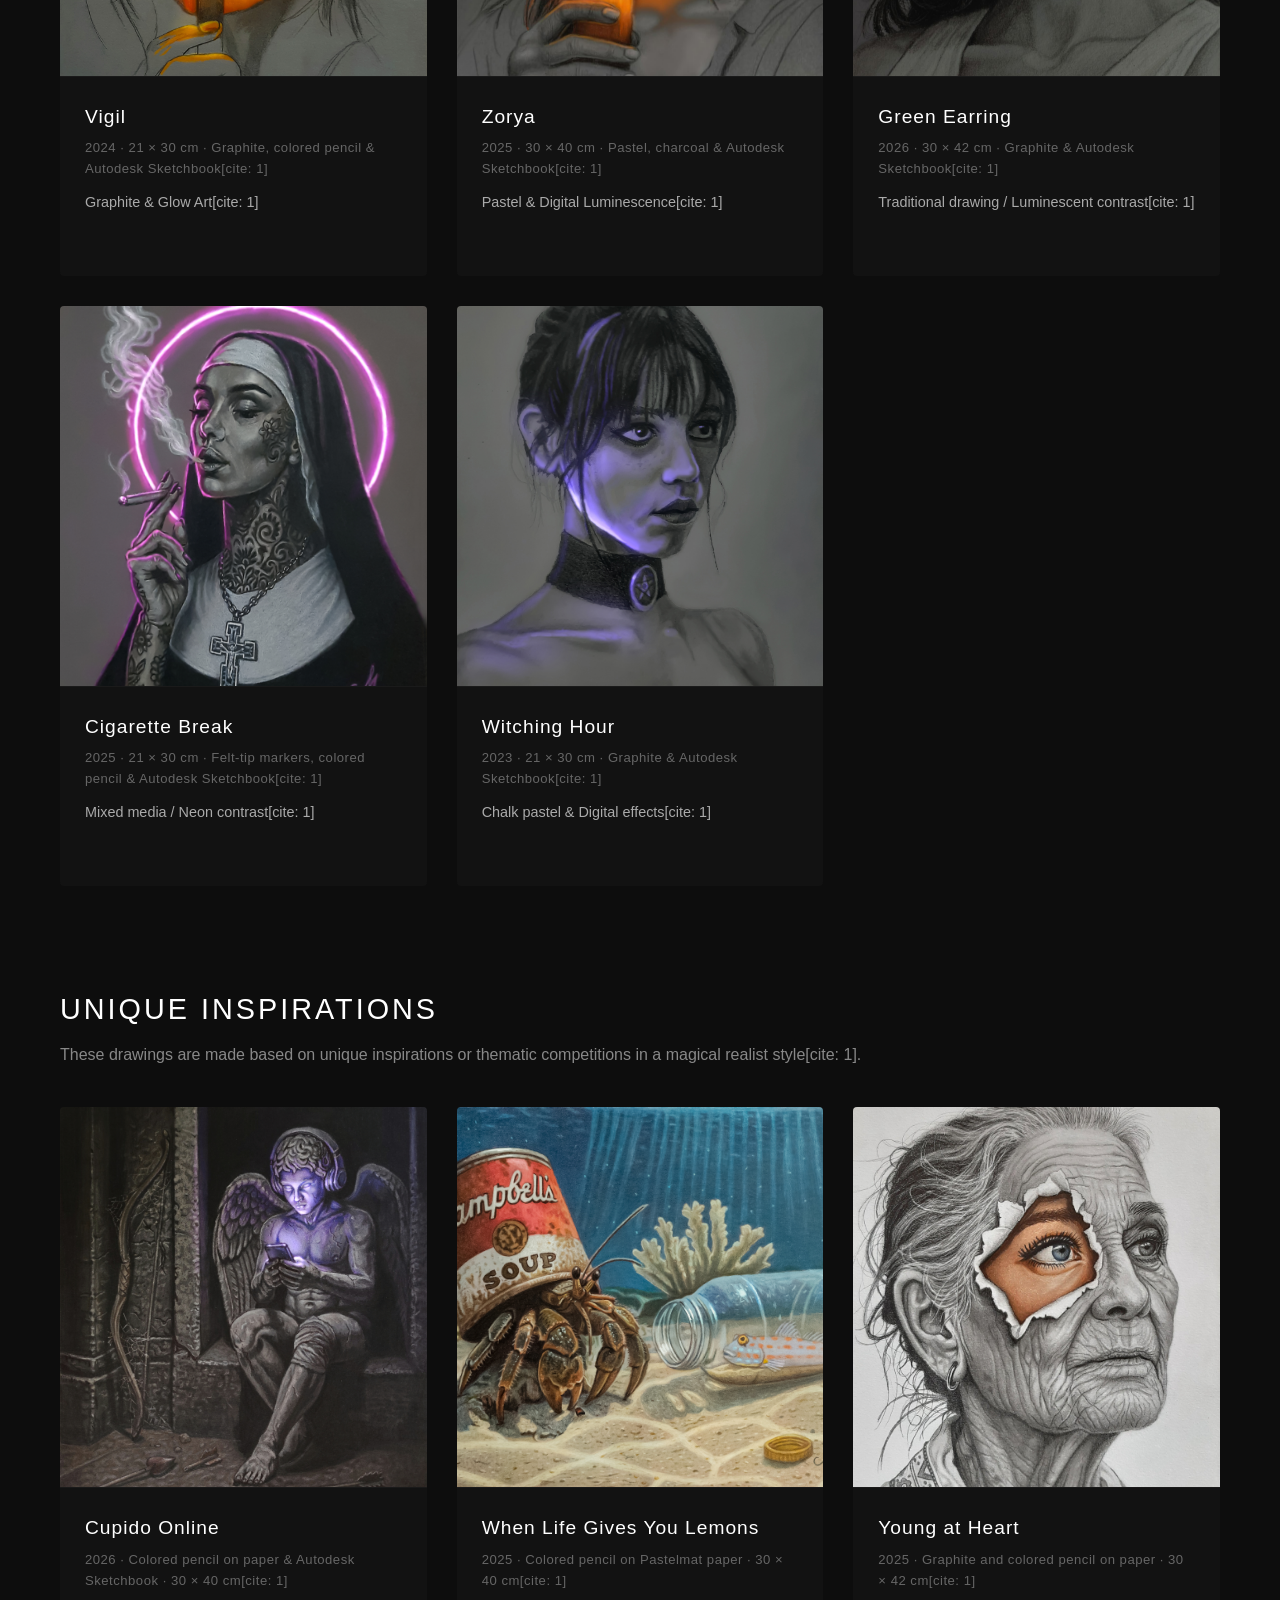
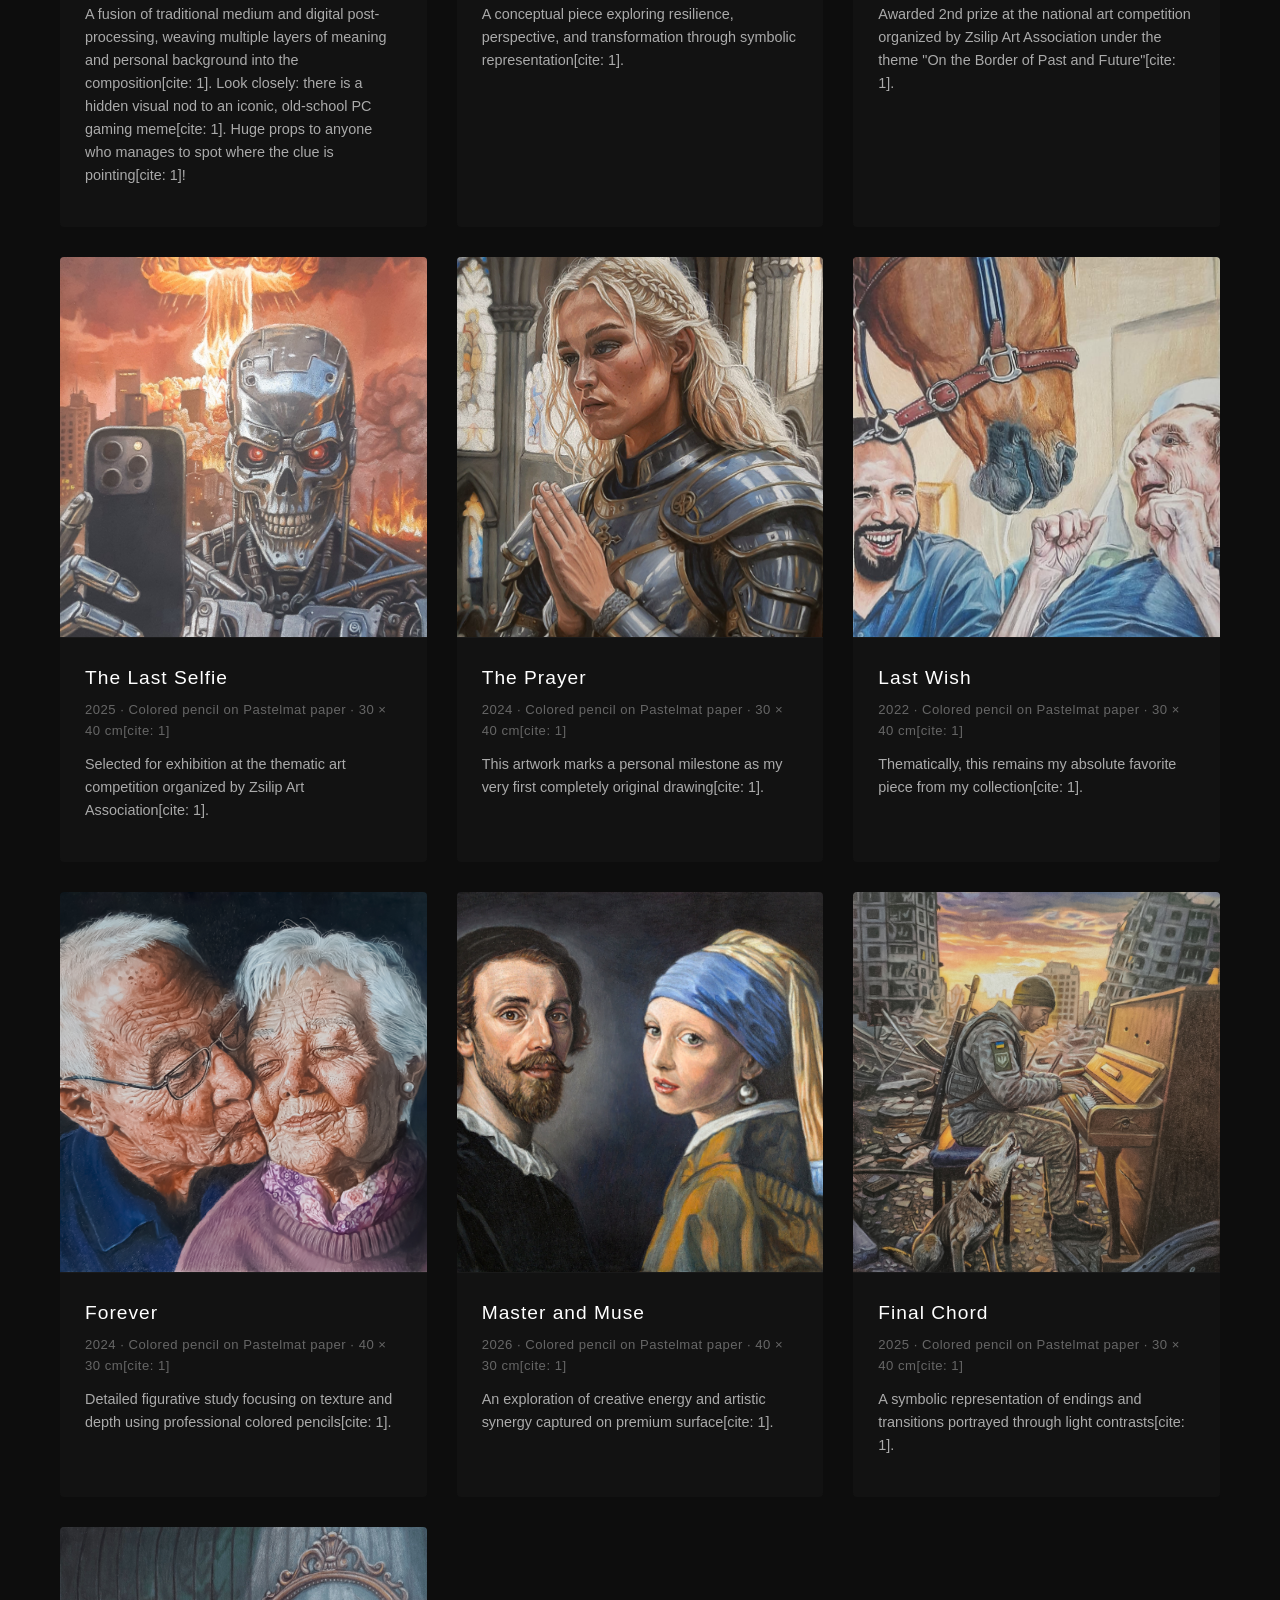
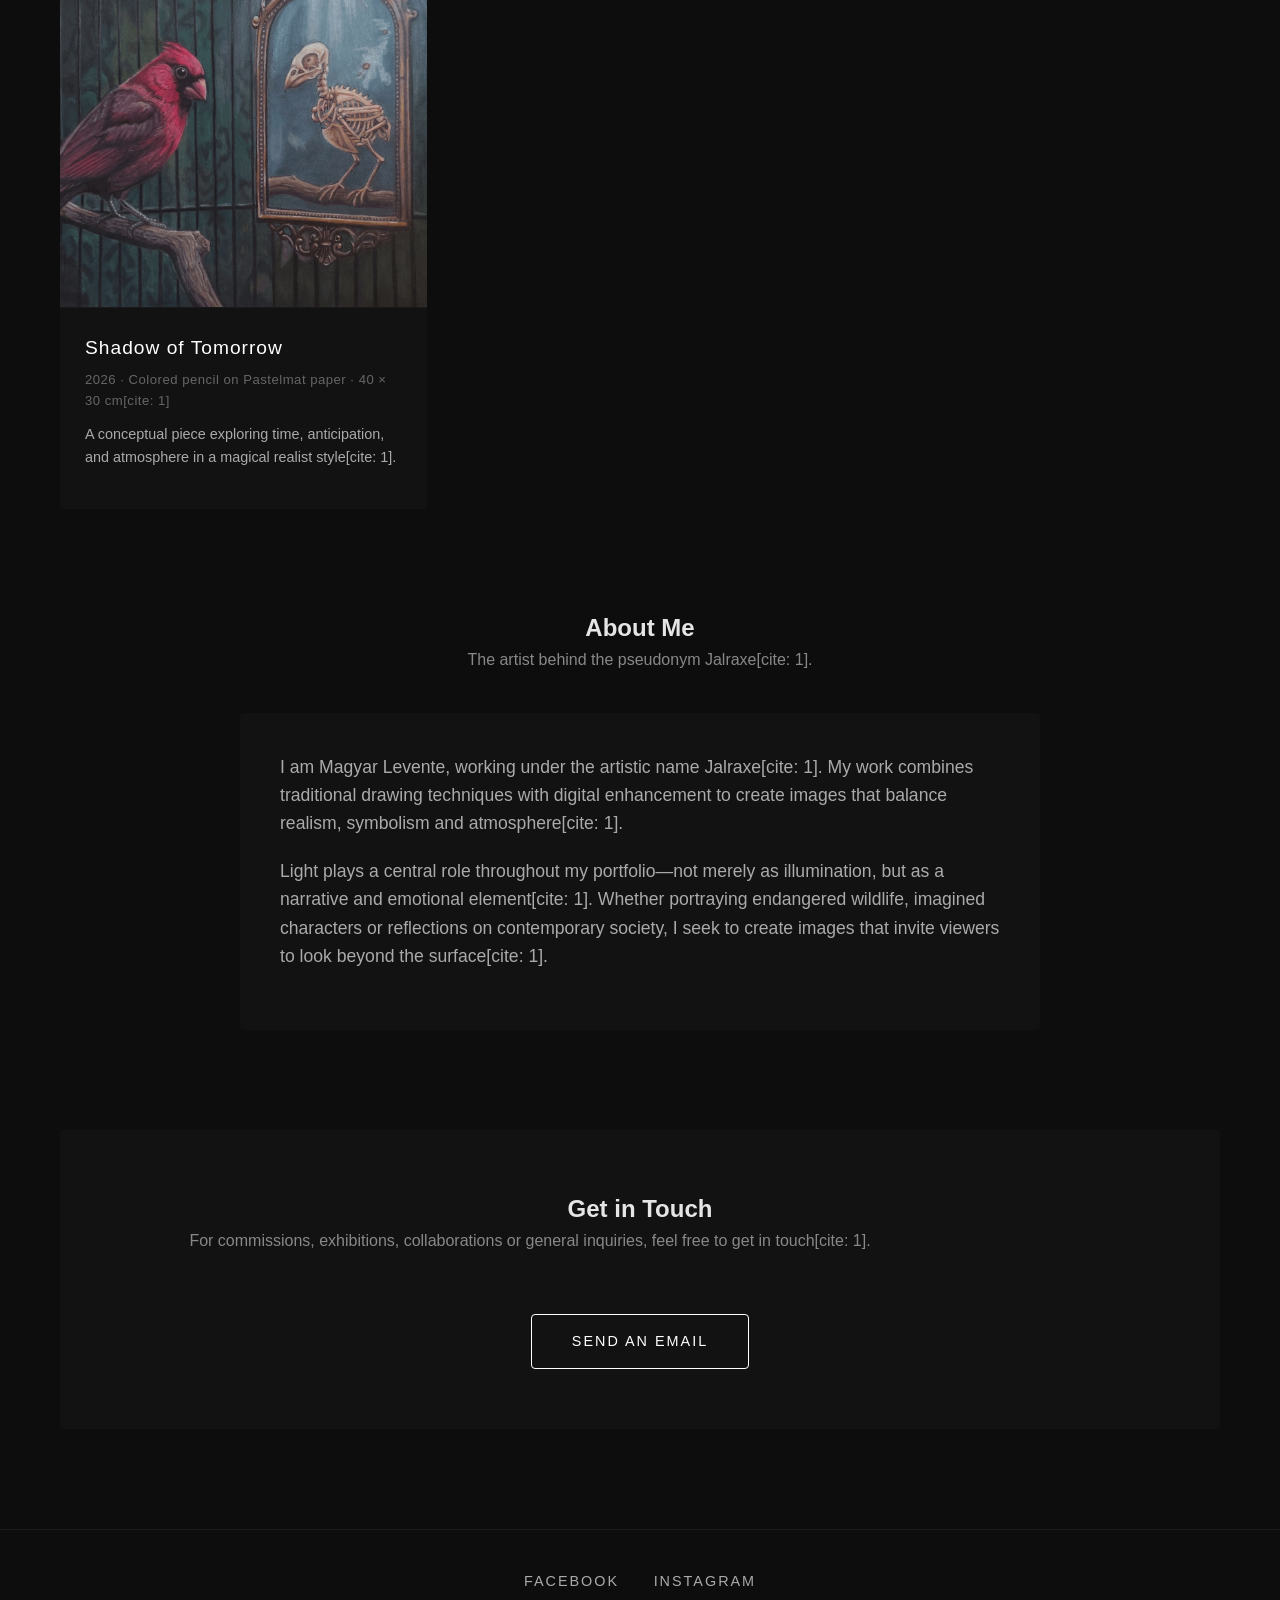
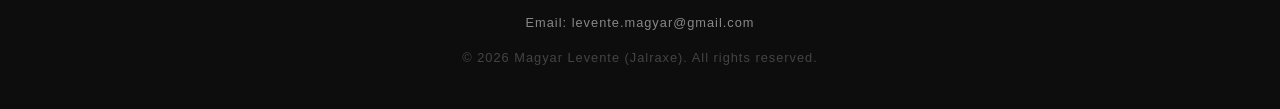
==== commit 29934b85: "Update index.html" ====
--- a/index.html
+++ b/index.html
@@ -155,7 +155,8 @@
             width: 100%;
             height: 380px;
             min-height: 380px;
-            object-fit: contain;
+            object-fit: cover;
+            object-position: center;
             background-color: #080808;
             display: block;
             cursor: pointer;
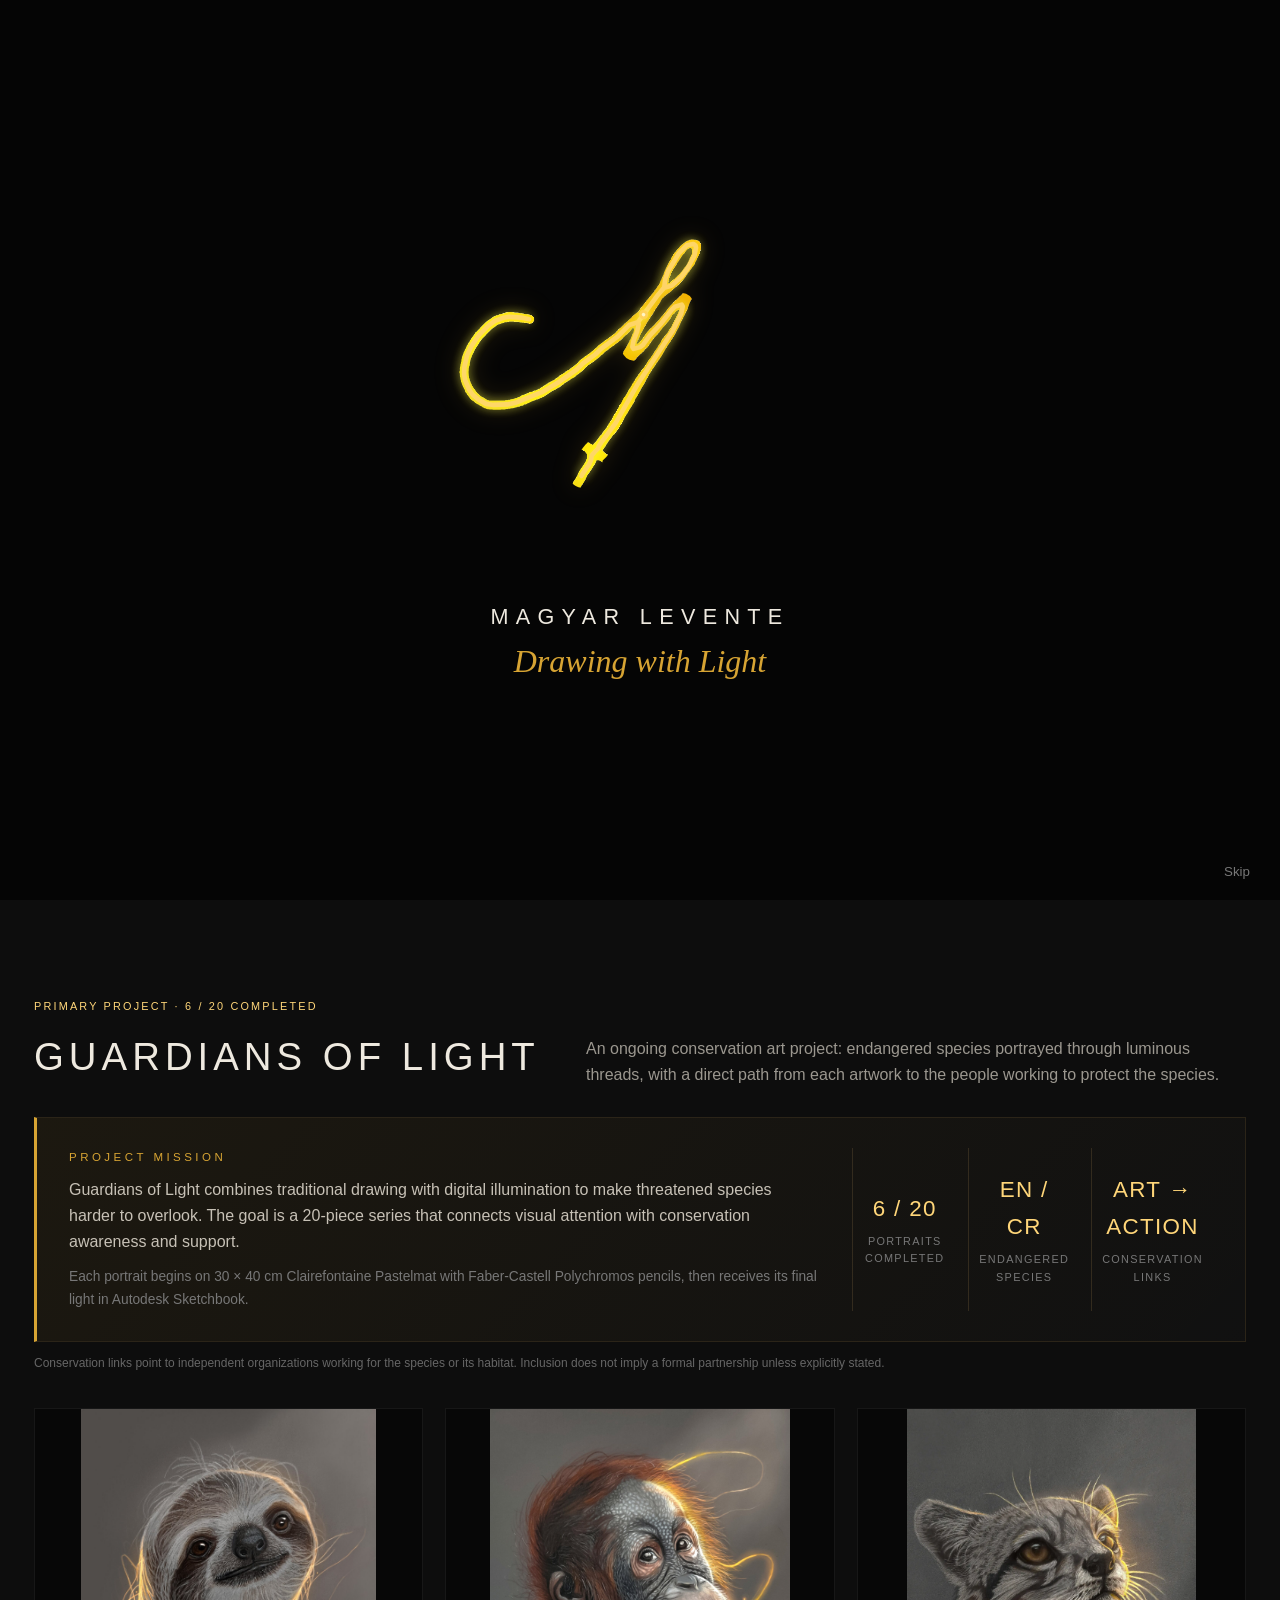
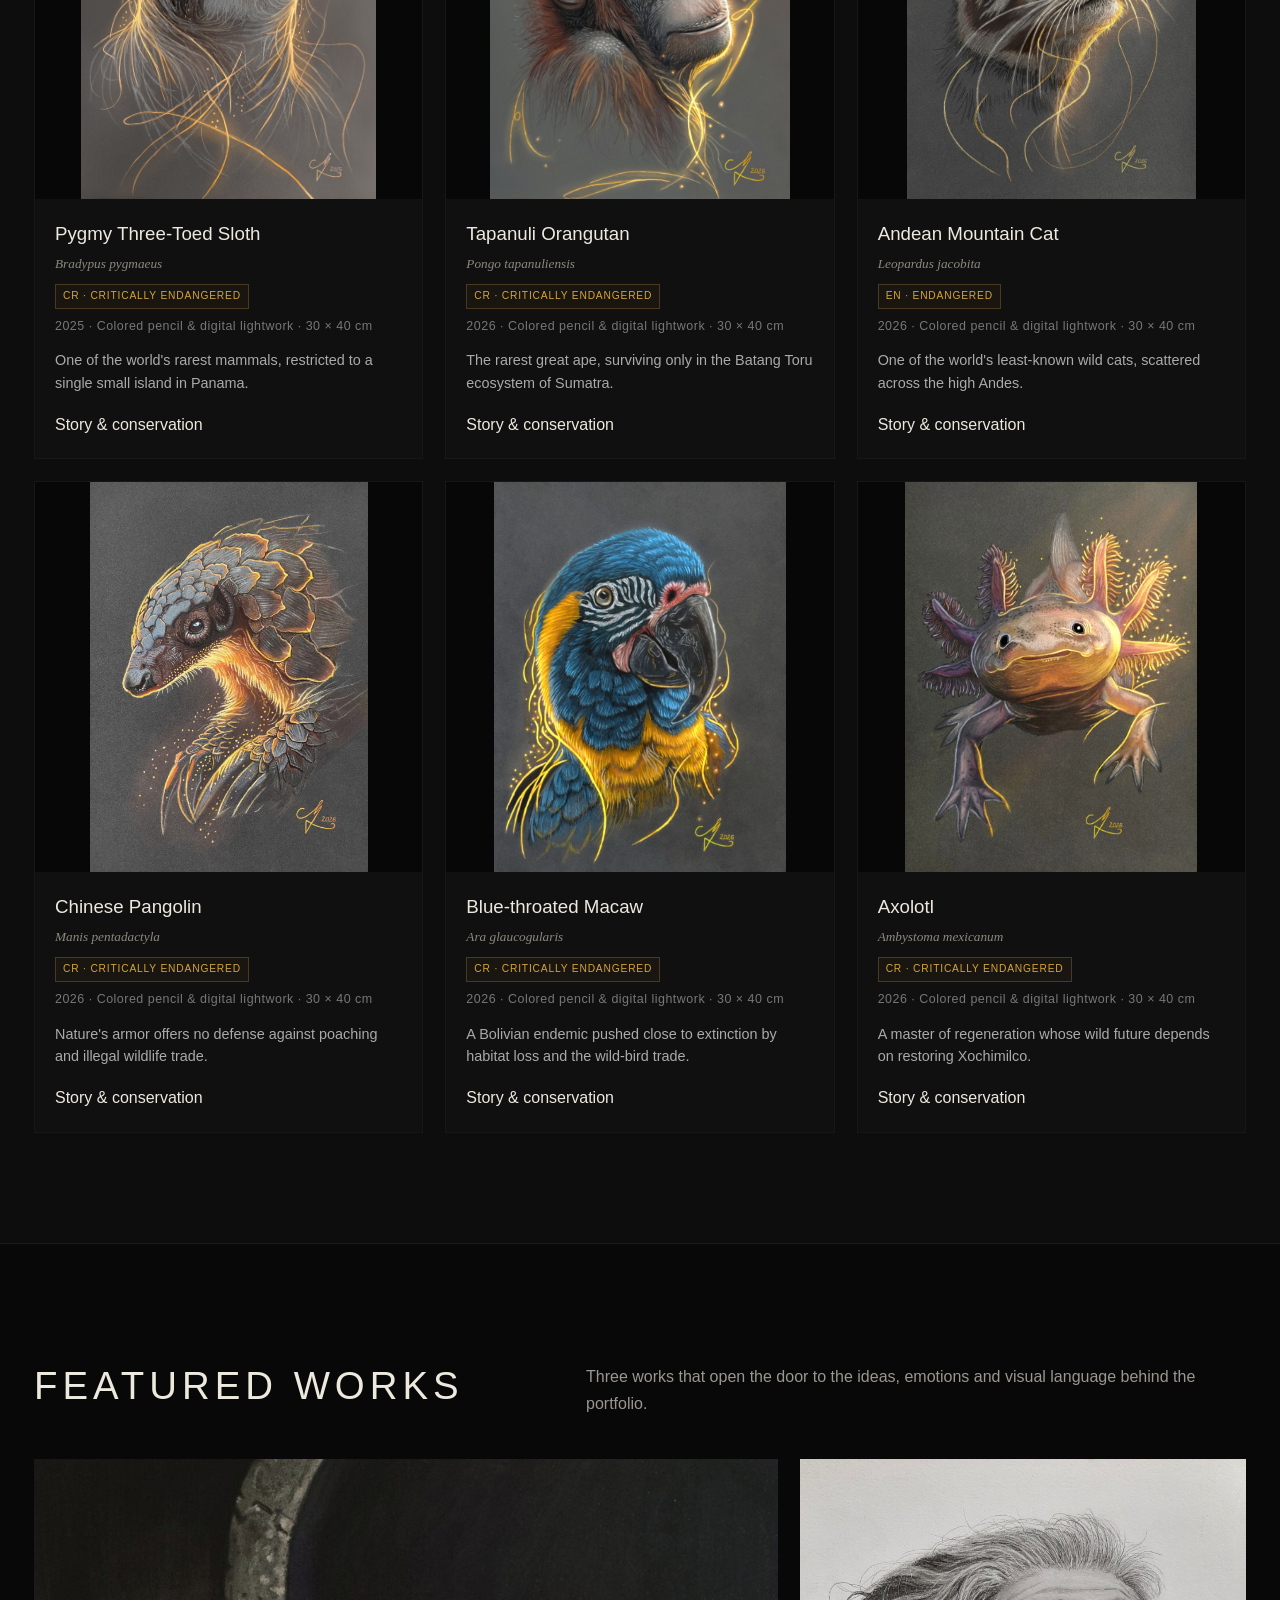
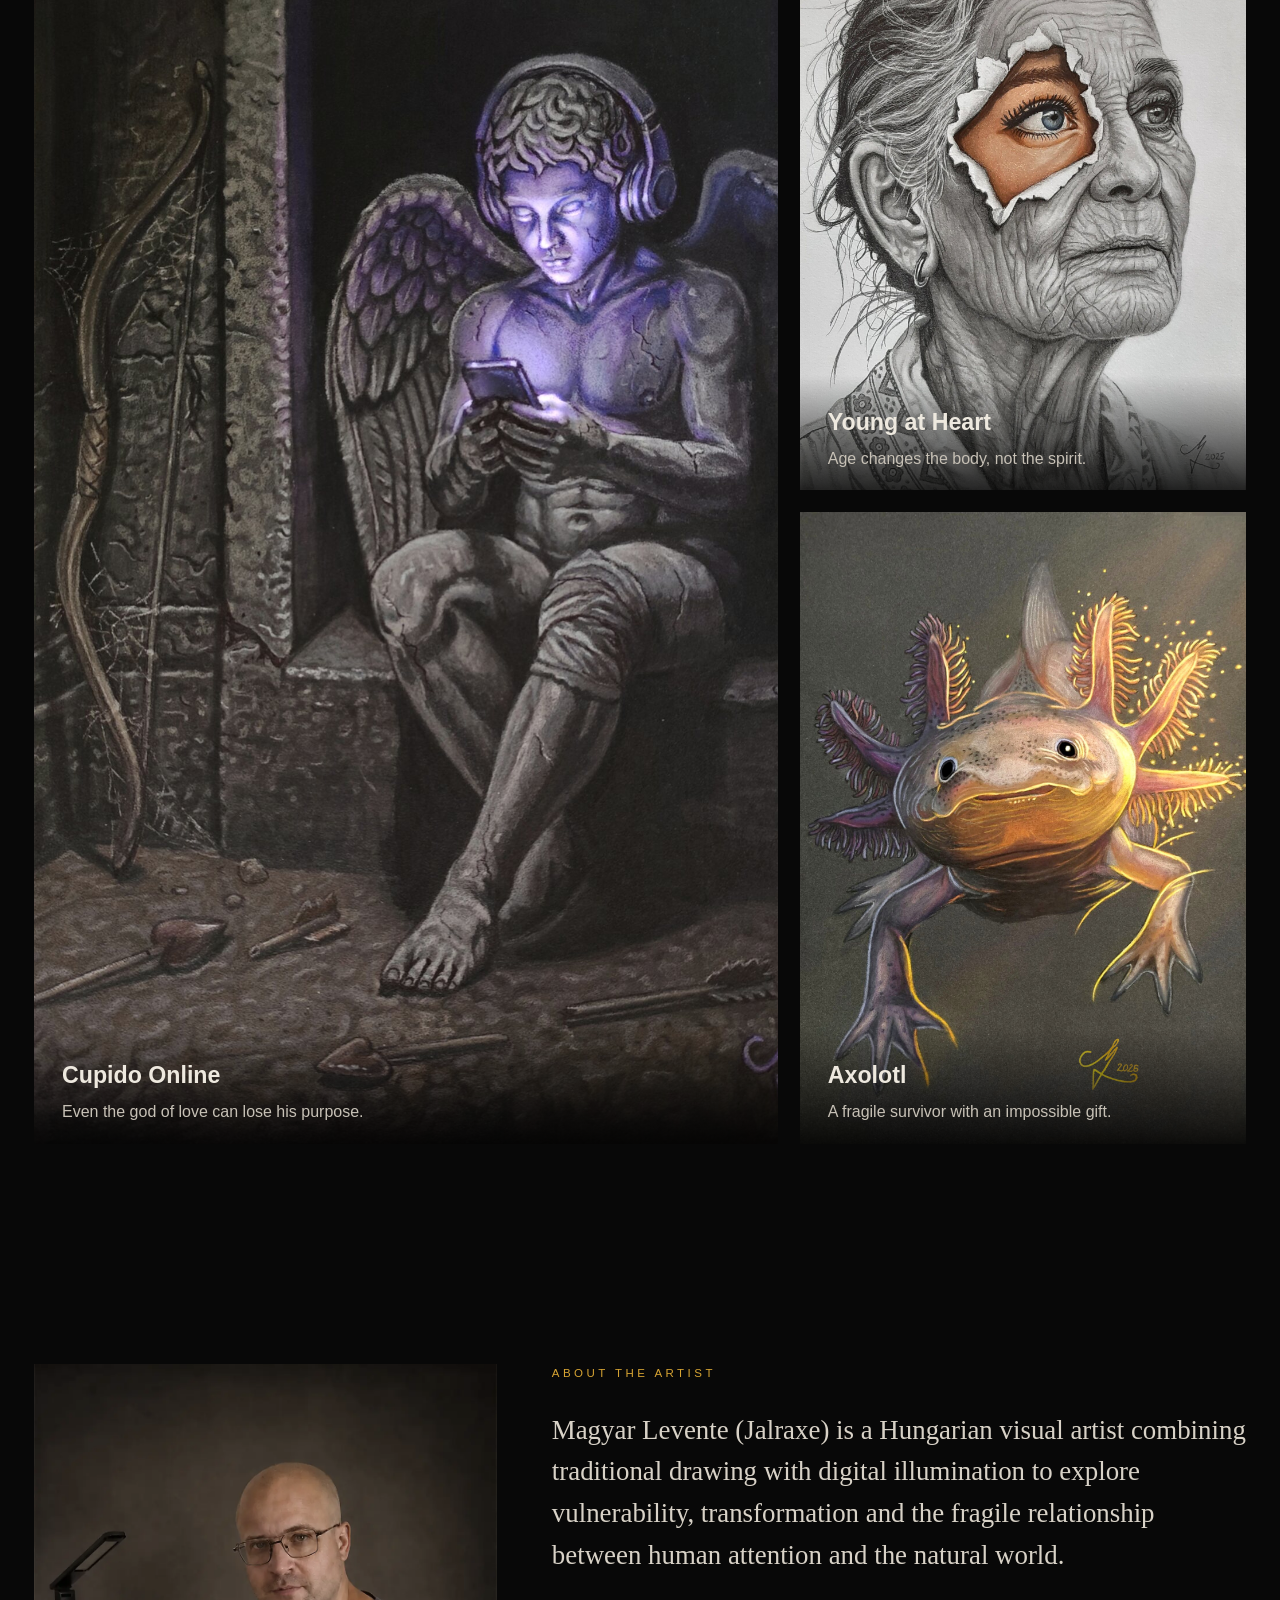
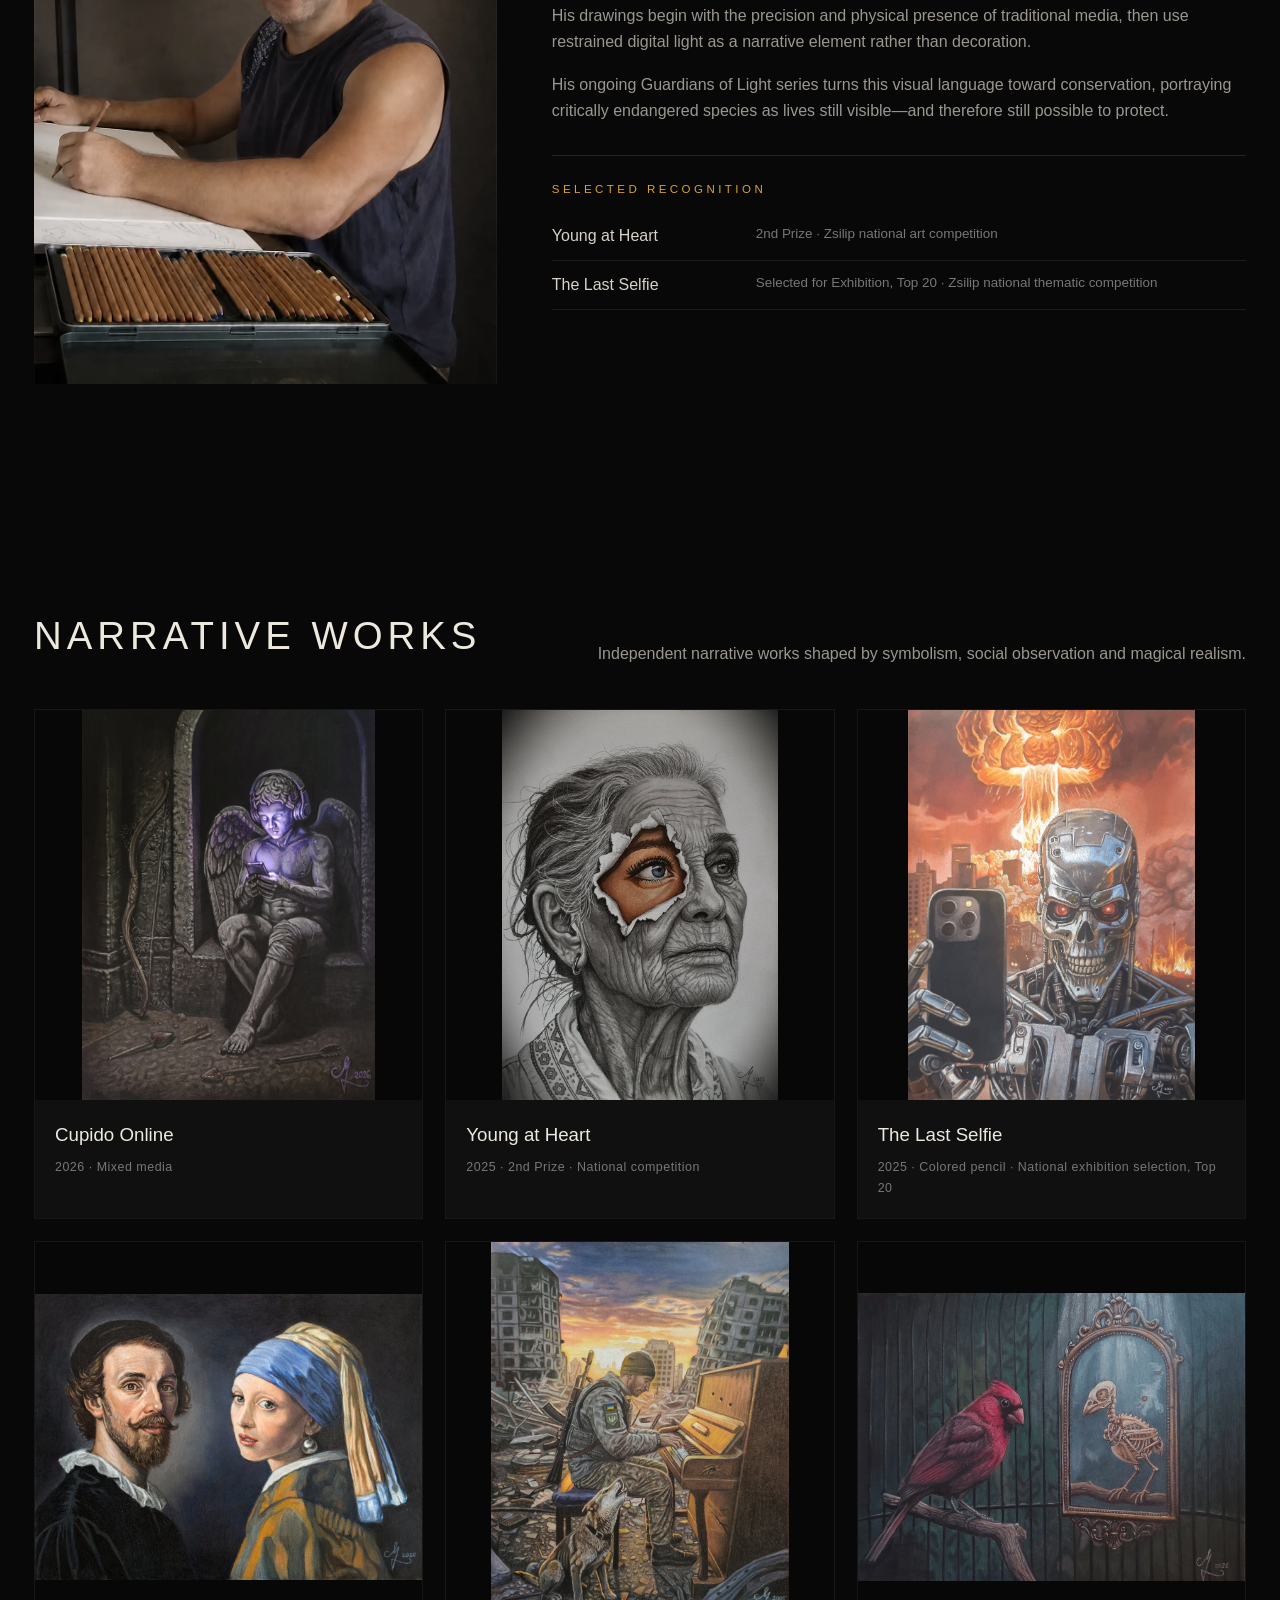
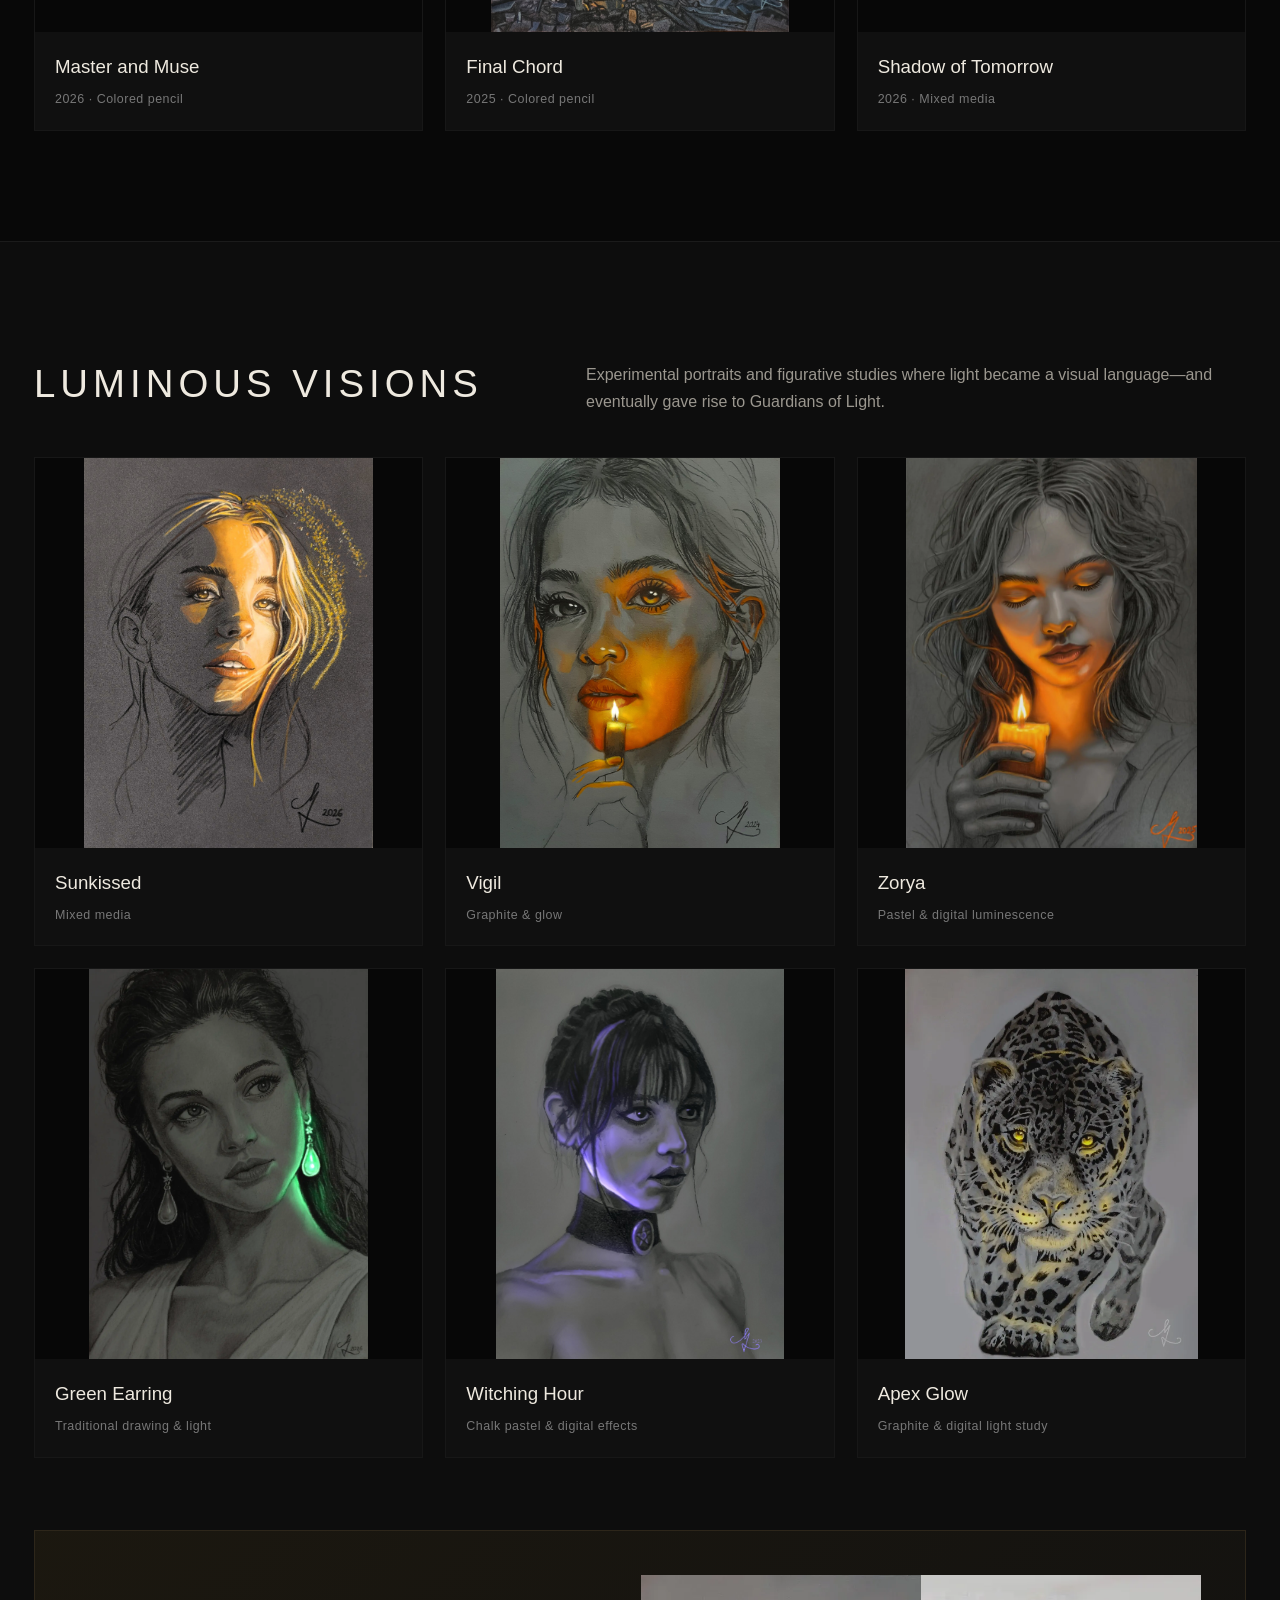
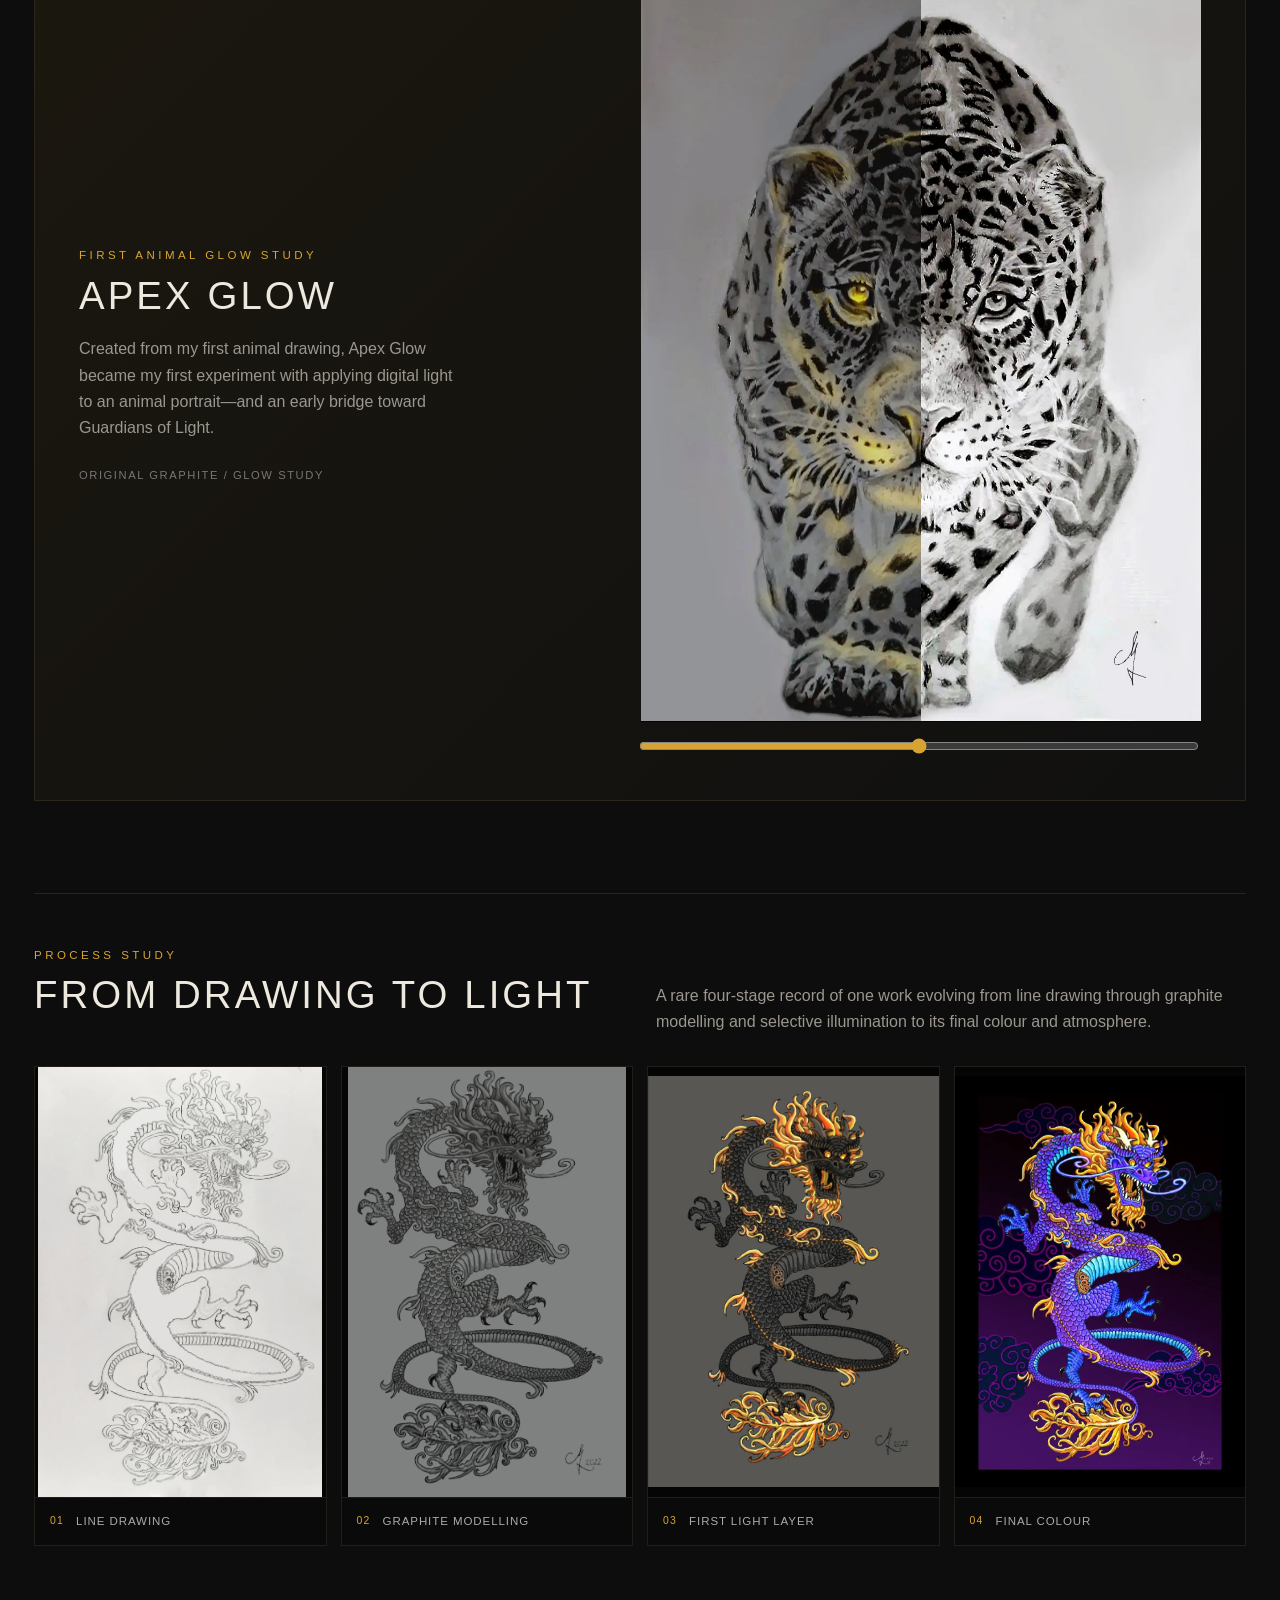
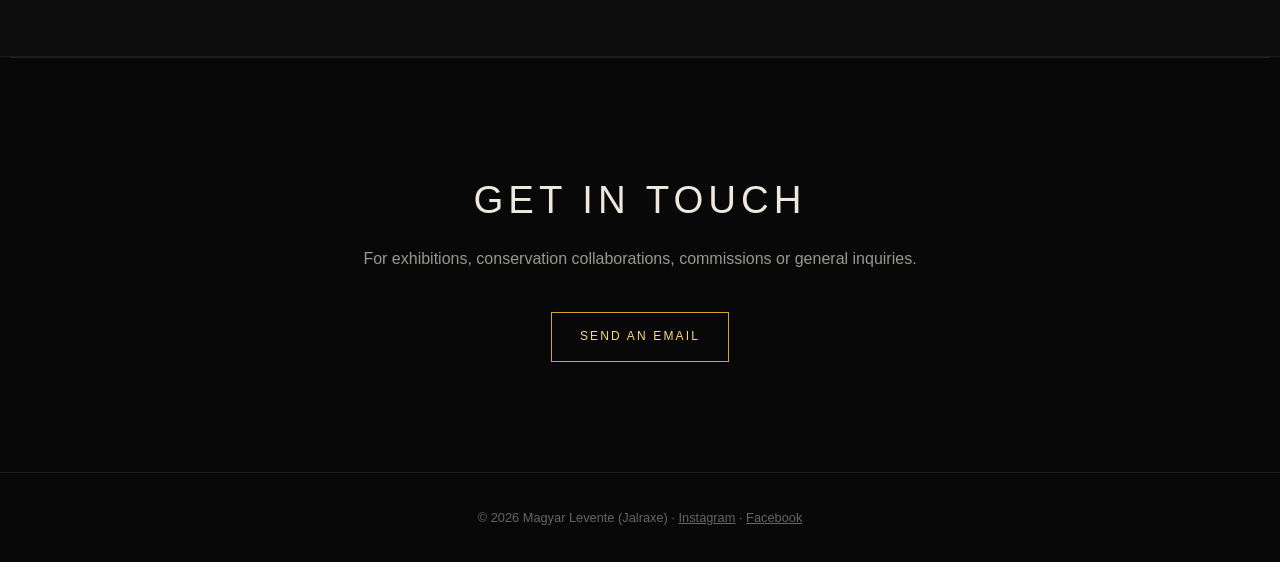
==== commit eb215b00: "Complete portfolio redesign" ====
--- a/index.html
+++ b/index.html
@@ -1,831 +1,415 @@
-<!DOCTYPE html>
-<html lang="en">
-<head>
-    <meta charset="UTF-8">
-    <meta name="viewport" content="width=device-width, initial-scale=1.0">
-    <title>Magyar Levente (Jalraxe) | Portfolio</title>
-    <style>
-        /* Modern, minimalist dark design */
-        * {
-            margin: 0;
-            padding: 0;
-            box-sizing: border-box;
-        }
-
-        body {
-            background-color: #0d0d0d;
-            color: #e5e5e5;
-            font-family: 'Helvetica Neue', Arial, sans-serif;
-            line-height: 1.6;
-        }
-
-        /* --- CLEAN HEADER --- */
-        header {
-            max-width: 1200px;
-            margin: 40px auto 20px auto;
-            text-align: center;
-            padding: 0 20px;
-        }
-
-        h1 {
-            font-size: 2.5rem;
-            font-weight: 300;
-            letter-spacing: 4px;
-            text-transform: uppercase;
-            color: #ffffff;
-            margin-bottom: 5px;
-        }
-
-        .artist-alias {
-            font-size: 1rem;
-            letter-spacing: 2px;
-            text-transform: uppercase;
-            color: #888888;
-            margin-bottom: 25px;
-        }
-
-        nav {
-            margin-top: 20px;
-            border-top: 1px solid #222;
-            border-bottom: 1px solid #222;
-            padding: 15px 0;
-        }
-
-        nav a {
-            color: #999;
-            text-decoration: none;
-            text-transform: uppercase;
-            font-size: 0.8rem;
-            letter-spacing: 2px;
-            margin: 0 15px;
-            transition: color 0.3s ease;
-        }
-
-        nav a:hover {
-            color: #ffffff;
-        }
-
-        /* --- HERO SECTION --- */
-        .hero {
-            max-width: 1200px;
-            margin: 0 auto 80px auto;
-            padding: 0 20px;
-            text-align: center;
-        }
-
-        .hero-image-container {
-            width: 100%;
-            overflow: hidden;
-            border-radius: 4px;
-            margin-bottom: 30px;
-            box-shadow: 0 10px 30px rgba(0,0,0,0.7);
-        }
-
-        .hero img {
-            width: 100%;
-            height: auto;
-            max-height: 650px;
-            object-fit: cover;
-            display: block;
-        }
-
-        .intro {
-            max-width: 800px;
-            margin: 40px auto 0 auto;
-            font-size: 1.15rem;
-            color: #aaaaaa;
-            font-weight: 300;
-            text-align: center;
-            line-height: 1.7;
-        }
-
-        /* --- GALLERY AND CONTENT --- */
-        main {
-            max-width: 1200px;
-            margin: 0 auto;
-            padding: 0 20px;
-        }
-
-        .gallery-section {
-            margin-bottom: 100px;
-        }
-
-        .gallery-section h2 {
-            font-size: 1.8rem;
-            font-weight: 400;
-            letter-spacing: 3px;
-            text-transform: uppercase;
-            color: #ffffff;
-            margin-bottom: 10px;
-        }
-
-        .section-desc, .section-subtitle {
-            font-size: 1rem;
-            color: #888888;
-            margin-bottom: 40px;
-            font-weight: 300;
-            max-width: 900px;
-        }
-
-        /* FIXÁLT, ELMOZDÍTHATATLAN RÁCS */
-        .gallery-grid {
-            display: grid;
-            grid-template-columns: repeat(3, 1fr);
-            gap: 30px;
-            width: 100%;
-        }
-
-        .gallery-item {
-            background-color: #121212;
-            border-radius: 4px;
-            overflow: hidden;
-            display: flex;
-            flex-direction: column;
-            min-height: 580px;
-            transition: transform 0.3s ease, box-shadow 0.3s ease;
-        }
-
-        .gallery-item:hover {
-            transform: translateY(-5px);
-            box-shadow: 0 10px 20px rgba(0,0,0,0.5);
-        }
-
-        /* Sima képek szabályai a kártyákon belül */
-        .gallery-item img:not(.draco-slide) {
-            width: 100%;
-            height: 380px;
-            min-height: 380px;
-            object-fit: cover;
-            object-position: center;
-            background-color: #080808;
-            display: block;
-            cursor: pointer;
-            transition: opacity 0.3s ease;
-        }
-
-        .gallery-item img:not(.draco-slide):hover {
-            opacity: 0.85;
-        }
-
-        /* --- SÁRKÁNY SLIDESHOW SPECIÁLIS FIXEK --- */
-        .slideshow-container {
-            position: relative;
-            width: 100%;
-            height: 380px;
-            min-height: 380px;
-            background-color: #080808;
-            overflow: hidden;
-            display: block;
-        }
-
-        .draco-slide {
-            position: absolute !important;
-            top: 0;
-            left: 0;
-            width: 100% !important;
-            height: 100% !important;
-            min-height: 100% !important;
-            object-fit: contain;
-            display: block;
-            cursor: pointer;
-            transition: opacity 1s ease-in-out !important;
-        }
-
-        .item-info {
-            padding: 25px;
-            border-top: 1px solid #1a1a1a;
-            flex-grow: 1;
-            display: flex;
-            flex-direction: column;
-        }
-
-        .item-info h3 {
-            font-size: 1.2rem;
-            font-weight: 400;
-            color: #ffffff;
-            margin-bottom: 5px;
-            letter-spacing: 1px;
-        }
-
-        .item-info p {
-            color: #aaaaaa;
-            font-size: 0.9rem;
-            font-weight: 300;
-            margin-bottom: 15px;
-        }
-
-        .art-meta {
-            color: #666;
-            font-size: 0.82rem;
-            margin-bottom: 12px;
-            letter-spacing: 0.5px;
-        }
-
-        .art-partner {
-            font-size: 0.82rem;
-            color: #abd1b5;
-            border-top: 1px dashed #222;
-            padding-top: 10px;
-            margin-top: auto;
-            letter-spacing: 0.5px;
-        }
-
-        .about-section {
-            max-width: 800px;
-            margin: 0 auto 100px auto;
-            text-align: center;
-        }
-
-        .about-content {
-            font-size: 1.1rem;
-            color: #aaaaaa;
-            font-weight: 300;
-            text-align: left;
-            background: #121212;
-            padding: 40px;
-            border-radius: 4px;
-        }
-
-        .about-content p {
-            margin-bottom: 20px;
-        }
-
-        .contact-section {
-            text-align: center;
-            margin-bottom: 100px;
-            padding: 60px 20px;
-            background: #121212;
-            border-radius: 4px;
-        }
-
-        .contact-btn {
-            display: inline-block;
-            background: transparent;
-            color: #ffffff;
-            border: 1px solid #ffffff;
-            padding: 15px 40px;
-            text-decoration: none;
-            text-transform: uppercase;
-            font-size: 0.9rem;
-            letter-spacing: 2px;
-            margin-top: 20px;
-            transition: all 0.3s ease;
-            border-radius: 4px;
-        }
-
-        .contact-btn:hover {
-            background: #ffffff;
-            color: #0d0d0d;
-        }
-
-        footer {
-            text-align: center;
-            padding: 40px 0;
-            color: #444;
-            font-size: 0.8rem;
-            border-top: 1px solid #1a1a1a;
-            letter-spacing: 1px;
-        }
-
-        .social-links {
-            margin-bottom: 20px;
-        }
-
-        .social-links a {
-            color: #aaaaaa;
-            text-decoration: none;
-            margin: 0 15px;
-            font-size: 0.9rem;
-            text-transform: uppercase;
-            letter-spacing: 2px;
-            transition: color 0.3s ease;
-        }
-
-        .social-links a:hover {
-            color: #ffffff;
-        }
-
-        .footer-email {
-            margin-bottom: 15px;
-            color: #888;
-        }
-
-        .footer-email a {
-            color: #888;
-            text-decoration: none;
-            transition: color 0.3s ease;
-        }
-
-        .footer-email a:hover {
-            color: #ffffff;
-        }
-
-        /* --- LIGHTBOX STYLE --- */
-        .lightbox-overlay {
-            position: fixed;
-            top: 0;
-            left: 0;
-            width: 100%;
-            height: 100%;
-            background-color: rgba(5, 5, 5, 0.95);
-            backdrop-filter: blur(8px);
-            display: flex;
-            flex-direction: column;
-            justify-content: center;
-            align-items: center;
-            z-index: 9999;
-            opacity: 0;
-            pointer-events: none;
-            transition: opacity 0.4s ease;
-        }
-
-        .lightbox-overlay.active {
-            opacity: 1;
-            pointer-events: auto;
-        }
-
-        .lightbox-image {
-            max-width: 90%;
-            max-height: 80vh;
-            object-fit: contain;
-            border-radius: 4px;
-            box-shadow: 0 20px 40px rgba(0,0,0,0.8);
-            transform: scale(0.95);
-            transition: transform 0.4s ease;
-        }
-
-        .lightbox-overlay.active .lightbox-image {
-            transform: scale(1);
-        }
-
-        .lightbox-caption {
-            margin-top: 20px;
-            color: #ffffff;
-            font-size: 1.2rem;
-            font-weight: 300;
-            letter-spacing: 1px;
-            text-align: center;
-            max-width: 80%;
-        }
-
-        .lightbox-close {
-            position: absolute;
-            top: 20px;
-            right: 30px;
-            color: #888;
-            font-size: 2.5rem;
-            cursor: pointer;
-            transition: color 0.3s ease;
-            user-select: none;
-        }
-
-        .lightbox-close:hover {
-            color: #ffffff;
-        }
-
-        /* Képernyőméret igazítások */
-        @media (max-width: 1024px) {
-            .gallery-grid {
-                grid-template-columns: repeat(2, 1fr);
-            }
-        }
-
-        @media (max-width: 768px) {
-            nav a {
-                display: block;
-                margin: 10px 0;
-            }
-            .gallery-grid {
-                grid-template-columns: 1fr;
-            }
-            .gallery-item {
-                min-height: auto;
-            }
-            .lightbox-close {
-                top: 15px;
-                right: 20px;
-                font-size: 2rem;
-            }
-            .social-links a {
-                display: inline-block;
-                margin: 5px 15px;
-            }
-        }
-    </style>
-</head>
-<body>
-
-<header>
-    <h1>Magyar Levente</h1>
-    <div class="artist-alias">(Jalraxe)</div>
-    <nav>
-        <a href="#home">Home</a>
-        <a href="#guardians-of-light">Guardians of Light</a>
-        <a href="#luminous-visions">Luminous Visions</a>
-        <a href="#unique-inspirations">Unique Inspirations</a>
-        <a href="#about">About Me</a>
-        <a href="#contact">Contact</a>
-    </nav>
-</header>
-
-<section id="home" class="hero">
-    <div class="hero-image-container">
-        <img src="images/borito.jpg" alt="Magyar Levente - Portfolio Artwork Showcase">
-    </div>
-    <p class="intro">
-        Through traditional drawing and digital illumination, I explore the relationship between nature, symbolism and transformation. My work seeks moments where light becomes more than a visual effect—it becomes meaning.
-    </p>
-</section>
-
-<main>
-    <!-- Guardians of Light Section -->
-    <section id="guardians-of-light" class="gallery-section">
-        <h2>Guardians of Light</h2>
-        <div class="section-desc">
-            <p>Guardians of Light presents critically endangered species through luminous portraits that blend traditional drawing with digital lightwork[cite: 1]. Each artwork aims to highlight the beauty, uniqueness and fragility of Earth's most threatened wildlife[cite: 1]. My ultimate dream is to contribute to the preservation of these species through my art[cite: 1]. To achieve this, my vision is to partner with wildlife conservation organizations, featuring these drawings on official merchandise to raise funds and directly support their cause[cite: 1].</p>
-            <p style="font-size:0.9rem;color:#666;margin-top:20px;">Colored pencil on Clairefontaine Pastelmat paper, enhanced with digital illumination[cite: 1].</p>
-        </div>
-        
-        <div class="gallery-grid">
-            <div class="gallery-item">
-                <img src="images/törpelajhár.jpg" alt="Pygmy Three-Toed Sloth">
-                <div class="item-info">
-                    <h3>Pygmy Three-Toed Sloth (Bradypus pygmaeus)</h3>
-                    <div class="art-meta">2025 · Colored pencil and digital lightwork · 30 × 40 cm[cite: 1]</div>
-                    <p>The first featured species: This charming, cat-sized little creature is one of the rarest mammals on Earth — only about 100 individuals remain, living exclusively on a tiny island[cite: 1].</p>
-                    <div class="art-partner">Proposed Partner: <strong>The Sloth Conservation Foundation</strong>[cite: 1]</div>
-                </div>
-            </div>
-            <div class="gallery-item">
-                <img src="images/tapanuiorángután.jpg" alt="Tapanuli Orangutan">
-                <div class="item-info">
-                    <h3>Tapanuli Orangutan (Pongo tapanuliensis)</h3>
-                    <div class="art-meta">2026 · Colored pencil and digital lightwork · 30 × 40 cm[cite: 1]</div>
-                    <p>The rarest great ape species on Earth, with fewer than 800 individuals remaining in the wild[cite: 1].</p>
-                    <div class="art-partner">Proposed Partner: <strong>Sumatran Orangutan Conservation Programme</strong>[cite: 1]</div>
-                </div>
-            </div>
-            <div class="gallery-item">
-                <img src="images/andesihegyimacska.png" alt="Andean Mountain Cat">
-                <div class="item-info">
-                    <h3>Andean mountain cat (Leopardus jacobita)</h3>
-                    <div class="art-meta">2026 · Colored pencil and digital lightwork · 30 × 40 cm[cite: 1]</div>
-                    <p>The Andean mountain cat is one of the rarest and least known wild cat species in the world[cite: 1]. It is estimated that fewer than 1,500 individuals remain in the wild, living in isolated populations across the high-altitude regions of the Andes[cite: 1].</p>
-                    <div class="art-partner">Proposed Partner: <strong>Andean Cat Alliance</strong>[cite: 1]</div>
-                </div>
-            </div>
-            <div class="gallery-item">
-                <img src="images/kínai tobzoska.jpg" alt="Chinese Pangolin">
-                <div class="item-info">
-                    <h3>Chinese Pangolin (Manis pentadactyla)</h3>
-                    <div class="art-meta">2026 · Colored pencil and digital lightwork · 30 × 40 cm[cite: 1]</div>
-                    <p>Meet the next Guardian of Light: the Chinese pangolin (Manis pentadactyla)[cite: 1]. The only mammal wrapped in hard, protective scales — once nature’s perfect armor[cite: 1]. Today, it can’t protect them from humans[cite: 1]. Poaching and illegal trade make them one of the most endangered and trafficked mammals on Earth[cite: 1].</p>
-                    <div class="art-partner">Proposed Partner: <strong>Save Pangolins</strong>[cite: 1]</div>
-                </div>
-            </div>
-            <div class="gallery-item">
-                <img src="images/kektorkuara.jpg" alt="Blue-throated Macaw">
-                <div class="item-info">
-                    <h3>Blue-throated Macaw (Ara glaucogularis)</h3>
-                    <div class="art-meta">2026 · Colored pencil and digital lightwork · 30 × 40 cm[cite: 1]</div>
-                    <p>The Blue-throated Macaw is one of the rarest parrot species in the world, pushed to the brink of extinction by habitat loss and the exotic pet trade[cite: 1]. Its wild population is currently estimated at just a few hundred individuals[cite: 1].</p>
-                    <div class="art-partner">Proposed Partner: <strong>Asociación Armonía</strong>[cite: 1]</div>
-                </div>
-            </div>
-            <!-- 6. AXOLOTL (ÚJ ELEM) -->
-            <div class="gallery-item">
-                <img src="images/axolotl.jpg" alt="Axolotl">
-                <div class="item-info">
-                    <h3>Axolotl (Ambystoma mexicanum)</h3>
-                    <div class="art-meta">2026 · Colored pencil and digital lightwork · 30 × 40 cm</div>
-                    <p>Nature's eternal youth: this unique amphibian never undergoes full metamorphosis, retaining its larval form throughout life. Associated with Xolotl, the Aztec god of fire and transformation, it possesses remarkable regenerative abilities—capable of rebuilding limbs, heart, and brain tissue. Yet, while studied in labs worldwide, its wild population in Mexico City's ancient Xochimilco canals has collapsed due to pollution and habitat loss.</p>
-                    <div class="art-partner">Proposed Partner: <strong>Chinampa-Refugio Project (UNAM)</strong></div>
-                </div>
-            </div>
-        </div>
-    </section>
-
-    <!-- Luminous Visions Section -->
-    <section id="luminous-visions" class="gallery-section">
-        <h2>Luminous Visions</h2>
-        <p class="section-subtitle">A collection of experimental portraits and figurative works exploring the visual language of light[cite: 1]. The Guardians of Light series evolved from the techniques and ideas developed within this project[cite: 1].</p>
-        
-        <div class="gallery-grid">
-            
-            <!-- 1. DRAGON EVOLUTION (ANIMÁLT) -->
-            <div class="gallery-item">
-                <div class="slideshow-container">
-                    <img src="images/draco-1.jpg" class="draco-slide" alt="Evolution of the Dragon - Step 1" style="opacity: 1;">
-                    <img src="images/draco-2.jpg" class="draco-slide" alt="Evolution of the Dragon - Step 2" style="opacity: 0;">
-                    <img src="images/draco-3.jpg" class="draco-slide" alt="Evolution of the Dragon - Step 3" style="opacity: 0;">
-                    <img src="images/draco-4.jpg" class="draco-slide" alt="Evolution of the Dragon - Step 4" style="opacity: 0;">
-                </div>
-                <div class="item-info">
-                    <h3>Evolution of the Dragon</h3>
-                    <div class="art-meta">2022 · 21 × 30 cm · Graphite & Autodesk Sketchbook</div>
-                    <p>An animated digital frame showcasing the birth of a masterpiece: watch the seamless transition from the initial graphite linework to the final luminescent digital phase.</p>
-                </div>
-            </div>
-
-            <!-- 2. SUNKISSED -->
-            <div class="gallery-item">
-                <img src="images/fenyhatas.jpg" alt="Sunkissed">
-                <div class="item-info">
-                    <h3>Sunkissed</h3>
-                    <div class="art-meta">2026 · 30 × 40 cm · Charcoal, pastel & Autodesk Sketchbook[cite: 1]</div>
-                    <p>An experimental exploration of depth, atmosphere, and luminescent contrast[cite: 1].</p>
-                </div>
-            </div>
-            
-            <!-- 3. TESLA -->
-            <div class="gallery-item">
-                <img src="images/Tesla.jpg" alt="Tesla">
-                <div class="item-info">
-                    <h3>Tesla</h3>
-                    <div class="art-meta">2025 · 42 × 30 cm · Graphite & Autodesk Sketchbook[cite: 1]</div>
-                    <p>Conceptual drawing / Mixed media[cite: 1]</p>
-                </div>
-            </div>
-
-            <!-- 4. APEX GLOW -->
-            <div class="gallery-item">
-                <img src="images/jaguarglow.jpg" alt="Apex Glow">
-                <div class="item-info">
-                    <h3>Apex Glow</h3>
-                    <div class="art-meta">2021 · 21 × 30 cm · Graphite & Autodesk Sketchbook</div>
-                    <p>A pivotal piece in my portfolio: the very first experimental transition of the luminescent "glow" technique from human portraits to wildlife, which ultimately laid the conceptual foundation for the Guardians of Light series.</p>
-                </div>
-            </div>
-
-            <!-- 5. JOKER -->
-            <div class="gallery-item">
-                <img src="images/Joker.jpg" alt="Joker">
-                <div class="item-info">
-                    <h3>Joker</h3>
-                    <div class="art-meta">2023 · 21 × 30 cm · Graphite & Autodesk Sketchbook[cite: 1]</div>
-                    <p>Colored pencil / Neon highlights[cite: 1]</p>
-                </div>
-            </div>
-            <div class="gallery-item">
-                <img src="images/Homelander.jpg" alt="Homelander">
-                <div class="item-info">
-                    <h3>Homelander</h3>
-                    <div class="art-meta">2024 · 21 × 30 cm · Graphite & Autodesk Sketchbook[cite: 1]</div>
-                    <p>Mixed media / Pop culture series[cite: 1]</p>
-                </div>
-            </div>
-            <div class="gallery-item">
-                <img src="images/kiserletiportre.jpg" alt="Vigil">
-                <div class="item-info">
-                    <h3>Vigil</h3>
-                    <div class="art-meta">2024 · 21 × 30 cm · Graphite, colored pencil & Autodesk Sketchbook[cite: 1]</div>
-                    <p>Graphite & Glow Art[cite: 1]</p>
-                </div>
-            </div>
-            <div class="gallery-item">
-                <img src="images/Zorya.jpg" alt="Zorya">
-                <div class="item-info">
-                    <h3>Zorya</h3>
-                    <div class="art-meta">2025 · 30 × 40 cm · Pastel, charcoal & Autodesk Sketchbook[cite: 1]</div>
-                    <p>Pastel & Digital Luminescence[cite: 1]</p>
-                </div>
-            </div>
-            <div class="gallery-item">
-                <img src="images/zöld fülbevaló.jpg" alt="Green Earring">
-                <div class="item-info">
-                    <h3>Green Earring</h3>
-                    <div class="art-meta">2026 · 30 × 42 cm · Graphite & Autodesk Sketchbook[cite: 1]</div>
-                    <p>Traditional drawing / Luminescent contrast[cite: 1]</p>
-                </div>
-            </div>
-            <div class="gallery-item">
-                <img src="images/cigiszünet.jpg" alt="Cigarette Break">
-                <div class="item-info">
-                    <h3>Cigarette Break</h3>
-                    <div class="art-meta">2025 · 21 × 30 cm · Felt-tip markers, colored pencil & Autodesk Sketchbook[cite: 1]</div>
-                    <p>Mixed media / Neon contrast[cite: 1]</p>
-                </div>
-            </div>
-            <div class="gallery-item">
-                <img src="images/purpleglow.jpg" alt="Witching Hour">
-                <div class="item-info">
-                    <h3>Witching Hour</h3>
-                    <div class="art-meta">2023 · 21 × 30 cm · Graphite & Autodesk Sketchbook[cite: 1]</div>
-                    <p>Chalk pastel & Digital effects[cite: 1]</p>
-                </div>
-            </div>
-        </div>
-    </section>
-
-    <!-- Unique Inspirations Section -->
-    <section id="unique-inspirations" class="gallery-section">
-        <h2>Unique Inspirations</h2>
-        <p class="section-subtitle">
-            These drawings are made based on unique inspirations or thematic competitions in a magical realist style[cite: 1].
-        </p>
-        
-        <div class="gallery-grid">
-            <!-- 1. Cupido Online -->
-            <div class="gallery-item">
-                <img src="images/cupidoonline.jpg" alt="Cupido Online">
-                <div class="item-info">
-                    <h3>Cupido Online</h3>
-                    <div class="art-meta">2026 · Colored pencil on paper & Autodesk Sketchbook · 30 × 40 cm[cite: 1]</div>
-                    <p>A fusion of traditional medium and digital post-processing, weaving multiple layers of meaning and personal background into the composition[cite: 1]. Look closely: there is a hidden visual nod to an iconic, old-school PC gaming meme[cite: 1]. Huge props to anyone who manages to spot where the clue is pointing[cite: 1]!</p>
-                </div>
-            </div>
-
-            <!-- 2. When Life Gives You Lemons -->
-            <div class="gallery-item">
-                <img src="images/Ha az élet citromot ad.jpg" alt="When Life Gives You Lemons">
-                <div class="item-info">
-                    <h3>When Life Gives You Lemons</h3>
-                    <div class="art-meta">2025 · Colored pencil on Pastelmat paper · 30 × 40 cm[cite: 1]</div>
-                    <p>A conceptual piece exploring resilience, perspective, and transformation through symbolic representation[cite: 1].</p>
-                </div>
-            </div>
-
-            <!-- 3. Young at Heart -->
-            <div class="gallery-item">
-                <img src="images/Lelekbenfiatal.jpg" alt="Young at Heart">
-                <div class="item-info">
-                    <h3>Young at Heart</h3>
-                    <div class="art-meta">2025 · Graphite and colored pencil on paper · 30 × 42 cm[cite: 1]</div>
-                    <p>Awarded 2nd prize at the national art competition organized by Zsilip Art Association under the theme "On the Border of Past and Future"[cite: 1].</p>
-                </div>
-            </div>
-
-            <!-- 4. The Last Selfie -->
-            <div class="gallery-item">
-                <img src="images/Az utolso szelfi.jpg" alt="The Last Selfie">
-                <div class="item-info">
-                    <h3>The Last Selfie</h3>
-                    <div class="art-meta">2025 · Colored pencil on Pastelmat paper · 30 × 40 cm[cite: 1]</div>
-                    <p>Selected for exhibition at the thematic art competition organized by Zsilip Art Association[cite: 1].</p>
-                </div>
-            </div>
-
-            <!-- 5. The Prayer -->
-            <div class="gallery-item">
-                <img src="images/A fohasz.jpg" alt="The Prayer">
-                <div class="item-info">
-                    <h3>The Prayer</h3>
-                    <div class="art-meta">2024 · Colored pencil on Pastelmat paper · 30 × 40 cm[cite: 1]</div>
-                    <p>This artwork marks a personal milestone as my very first completely original drawing[cite: 1].</p>
-                </div>
-            </div>
-
-            <!-- 6. Last Wish -->
-            <div class="gallery-item">
-                <img src="images/Utolso kivansag.jpg" alt="Last Wish">
-                <div class="item-info">
-                    <h3>Last Wish</h3>
-                    <div class="art-meta">2022 · Colored pencil on Pastelmat paper · 30 × 40 cm[cite: 1]</div>
-                    <p>Thematically, this remains my absolute favorite piece from my collection[cite: 1].</p>
-                </div>
-            </div>
-
-            <!-- 7. Forever -->
-            <div class="gallery-item">
-                <img src="images/mindorokke.jpg" alt="Forever">
-                <div class="item-info">
-                    <h3>Forever</h3>
-                    <div class="art-meta">2024 · Colored pencil on Pastelmat paper · 40 × 30 cm[cite: 1]</div>
-                    <p>Detailed figurative study focusing on texture and depth using professional colored pencils[cite: 1].</p>
-                </div>
-            </div>
-
-            <!-- 8. Master and Muse -->
-            <div class="gallery-item">
-                <img src="images/mesteresmuzsa.jpg" alt="Master and Muse">
-                <div class="item-info">
-                    <h3>Master and Muse</h3>
-                    <div class="art-meta">2026 · Colored pencil on Pastelmat paper · 40 × 30 cm[cite: 1]</div>
-                    <p>An exploration of creative energy and artistic synergy captured on premium surface[cite: 1].</p>
-                </div>
-            </div>
-
-            <!-- 9. Final Chord -->
-            <div class="gallery-item">
-                <img src="images/Zaroakkord.jpg" alt="Final Chord">
-                <div class="item-info">
-                    <h3>Final Chord</h3>
-                    <div class="art-meta">2025 · Colored pencil on Pastelmat paper · 30 × 40 cm[cite: 1]</div>
-                    <p>A symbolic representation of endings and transitions portrayed through light contrasts[cite: 1].</p>
-                </div>
-            </div>
-
-            <!-- 10. Shadow of Tomorrow -->
-            <div class="gallery-item">
-                <img src="images/A holnap arnyeka.jpg" alt="Shadow of Tomorrow">
-                <div class="item-info">
-                    <h3>Shadow of Tomorrow</h3>
-                    <div class="art-meta">2026 · Colored pencil on Pastelmat paper · 40 × 30 cm[cite: 1]</div>
-                    <p>A conceptual piece exploring time, anticipation, and atmosphere in a magical realist style[cite: 1].</p>
-                </div>
-            </div>
-        </div>
-    </section>
-
-    <!-- About Section -->
-    <section id="about" class="about-section">
-        <h2>About Me</h2>
-        <p class="section-desc">The artist behind the pseudonym Jalraxe[cite: 1].</p>
-        <div class="about-content">
-            <p>I am Magyar Levente, working under the artistic name Jalraxe[cite: 1]. My work combines traditional drawing techniques with digital enhancement to create images that balance realism, symbolism and atmosphere[cite: 1].</p>
-            <p>Light plays a central role throughout my portfolio—not merely as illumination, but as a narrative and emotional element[cite: 1]. Whether portraying endangered wildlife, imagined characters or reflections on contemporary society, I seek to create images that invite viewers to look beyond the surface[cite: 1].</p>
-        </div>
-    </section>
-
-    <!-- Contact Section -->
-    <section id="contact" class="contact-section">
-        <h2>Get in Touch</h2>
-        <p class="section-desc">For commissions, exhibitions, collaborations or general inquiries, feel free to get in touch[cite: 1].</p>
-        <a href="mailto:levente.magyar@gmail.com" class="contact-btn">Send an Email</a>
-    </section>
-</main>
-
-<footer>
-    <div class="social-links">
-        <a href="https://www.facebook.com/levente.magyar.9699/" target="_blank">Facebook</a>
-        <a href="https://www.instagram.com/jalraxe/" target="_blank">Instagram</a>
-    </div>
-    <div class="footer-email">
-        Email: <a href="mailto:levente.magyar@gmail.com">levente.magyar@gmail.com</a>
-    </div>
-    <p>&copy; 2026 Magyar Levente (Jalraxe). All rights reserved.</p>
-</footer>
-
-<!-- LIGHTBOX ELEMENT -->
-<div class="lightbox-overlay" id="lightbox">
-    <span class="lightbox-close" id="lightbox-close">&times;</span>
-    <img class="lightbox-image" id="lightbox-img" src="" alt="">
-    <div class="lightbox-caption" id="lightbox-caption"></div>
-</div>
-
-<!-- JAVASCRIPT FOR LIGHTBOX AND SLIDESHOW -->
-<script>
-    const lightbox = document.getElementById('lightbox');
-    const lightboxImg = document.getElementById('lightbox-img');
-    const lightboxCaption = document.getElementById('lightbox-caption');
-    const lightboxClose = document.getElementById('lightbox-close');
-    
-    // Minden sima kép kiválasztása, kivéve a sárkány csúszkáit
-    const galleryImages = document.querySelectorAll('.gallery-grid .gallery-item img:not(.draco-slide)');
-    const dracoSlides = document.querySelectorAll('.draco-slide');
-
-    // Sima képek lightbox eseménye
-    galleryImages.forEach(img => {
-        img.addEventListener('click', () => {
-            const title = img.parentElement.querySelector('.item-info h3').innerText;
-            lightboxImg.src = img.src;
-            lightboxImg.alt = img.alt;
-            lightboxCaption.innerText = title;
-            lightbox.classList.add('active');
-        });
-    });
-
-    // Sárkány diák lightbox eseménye külön kezelve
-    dracoSlides.forEach(slide => {
-        slide.addEventListener('click', () => {
-            const container = slide.closest('.gallery-item');
-            const title = container.querySelector('.item-info h3').innerText;
-            const phaseNum = Array.from(dracoSlides).indexOf(slide) + 1;
-            
-            lightboxImg.src = slide.src;
-            lightboxImg.alt = slide.alt;
-            lightboxCaption.innerText = `${title} (Phase ${phaseNum}/4)`;
-            lightbox.classList.add('active');
-        });
-    });
-
-    // Sárkány képek léptetése (áttűnés)
-    let currentSlide = 0;
-    if(dracoSlides.length > 0) {
-        setInterval(() => {
-            dracoSlides[currentSlide].style.opacity = 0;
-            currentSlide = (currentSlide + 1) % dracoSlides.length;
-            dracoSlides[currentSlide].style.opacity = 1;
-        }, 2500);
-    }
-
-    // Lightbox bezárások
-    lightboxClose.addEventListener('click', () => {
-        lightbox.classList.remove('active');
-    });
-
-    lightbox.addEventListener('click', (e) => {
-        if (e.target === lightbox) {
-            lightbox.classList.remove('active');
-        }
-    });
-
-    document.addEventListener('keydown', (e) => {
-        if (e.key === 'Escape' && lightbox.classList.contains('active')) {
-            lightbox.classList.remove('active');
-        }
-    });
-</script>
-
-</body>
-</html>
+<!doctype html>
+<html lang="en">
+<head>
+<meta charset="utf-8">
+<meta name="viewport" content="width=device-width,initial-scale=1">
+<title>Magyar Levente (Jalraxe) — Drawing with Light</title>
+<meta name="description" content="Contemporary symbolic realism, endangered species portraits and narrative drawings by Magyar Levente (Jalraxe).">
+<meta property="og:title" content="Magyar Levente — Drawing with Light">
+<meta property="og:description" content="A portfolio of symbolic realism, luminous portraiture and conservation art.">
+<meta property="og:image" content="images/featured/cupido-online/final.jpg">
+<meta name="theme-color" content="#080808">
+<link rel="stylesheet" href="css/style.css">
+</head>
+<body>
+<div class="intro-overlay" aria-label="Opening animation">
+<div class="intro-wrap">
+<img class="intro-svg intro-signature" src="assets/signature-intro.svg" alt="Jalraxe signature drawn with golden light">
+<div class="intro-name">MAGYAR LEVENTE</div>
+<div class="intro-tag" data-i18n="drawingWithLight">Drawing with Light</div>
+</div>
+<button class="intro-skip">Skip</button>
+</div>
+<a class="skip" href="#guardians">Skip to works</a>
+<header class="site-header">
+<div class="header-inner">
+<a class="brand" href="index.html">MAGYAR LEVENTE <span style="color:#777">/ JALRAXE</span>
+</a>
+<button class="menu-toggle" type="button" aria-expanded="false" aria-controls="site-nav" aria-label="Menu"><span></span><span></span><span></span></button>
+<nav class="nav" id="site-nav">
+<a href="index.html#guardians" data-i18n="navGuardians">Guardians</a>
+<a href="index.html#featured" data-i18n="navFeatured">Featured</a>
+<a href="index.html#inspirations" data-i18n="navInspirations">Inspirations</a>
+<a href="index.html#luminous" data-i18n="navLuminous">Luminous</a>
+<a href="index.html#about" data-i18n="navAbout">About</a>
+<a href="index.html#contact" data-i18n="navContact">Contact</a>
+</nav>
+<div class="lang">
+<button data-lang="hu">HU</button>
+<span>|</span>
+<button data-lang="en" class="active">EN</button>
+</div>
+</div>
+</header>
+<main>
+<section class="hero">
+<div>
+<img class="hero-mark" src="assets/signature-logo.png" alt="Jalraxe signature">
+<div class="eyebrow" data-i18n="heroEyebrow">Contemporary symbolic realism</div>
+<h1 data-i18n="drawingWithLight">Drawing with Light</h1>
+<div class="manifesto">
+<span>Every drawing begins in darkness.</span>
+<span>Light is not what finishes the drawing.</span>
+<span>It is what begins it.</span>
+</div>
+<p class="lead" data-i18n="heroLead">Traditional drawing and digital illumination meet in works exploring nature, vulnerability, memory and transformation.</p>
+<a class="scroll-cue" href="#guardians">Enter the project ↓</a>
+</div>
+</section>
+<section class="section" id="featured">
+<div class="section-head">
+<h2 data-i18n="featuredTitle">Featured Works</h2>
+<p class="section-intro" data-i18n="featuredIntro">Three works that open the door to the ideas, emotions and visual language behind the portfolio.</p>
+</div>
+<div class="featured-grid">
+<a class="feature-card" href="works/cupido-online.html">
+<img src="images/featured/cupido-online/final.jpg" alt="Cupido Online">
+<div class="feature-caption">
+<h3>Cupido Online</h3>
+<p>Even the god of love can lose his purpose.</p>
+</div>
+</a>
+<a class="feature-card" href="works/young-at-heart.html">
+<img src="images/featured/young-at-heart/final.jpg" alt="Young at Heart">
+<div class="feature-caption">
+<h3>Young at Heart</h3>
+<p>Age changes the body, not the spirit.</p>
+</div>
+</a>
+<a class="feature-card" href="works/axolotl.html">
+<img src="images/featured/axolotl/final.jpg" alt="Axolotl">
+<div class="feature-caption">
+<h3>Axolotl</h3>
+<p>A fragile survivor with an impossible gift.</p>
+</div>
+</a>
+</div>
+</section>
+<section class="project-band guardians-project" id="guardians">
+<div class="section">
+<div class="section-head">
+<div>
+<div class="project-label" data-i18n="guardPrimary">Primary Project · 6 / 20 completed</div>
+<h2 data-i18n="guardTitle">Guardians of Light</h2>
+</div>
+<p class="section-intro" data-i18n="guardIntro">An ongoing conservation art project: endangered species portrayed through luminous threads, with a direct path from each artwork to the people working to protect the species.</p>
+</div>
+<div class="guardian-mission">
+<div class="guardian-mission-copy">
+<div class="eyebrow" data-i18n="guardMissionLabel">Project mission</div>
+<p data-i18n="guardMissionText">Guardians of Light combines traditional drawing with digital illumination to make threatened species harder to overlook. The goal is a 20-piece series that connects visual attention with conservation awareness and support.</p>
+<p class="guardian-method" data-i18n="guardMethod">Each portrait begins on 30 × 40 cm Clairefontaine Pastelmat with Faber-Castell Polychromos pencils, then receives its final light in Autodesk Sketchbook.</p>
+</div>
+<div class="guardian-mission-points">
+<div>
+<strong>6 / 20</strong>
+<span data-i18n="guardGoal">portraits completed</span>
+</div>
+<div>
+<strong>EN / CR</strong>
+<span data-i18n="guardStatus">endangered species</span>
+</div>
+<div>
+<strong>ART → ACTION</strong>
+<span data-i18n="guardAction">conservation links</span>
+</div>
+</div>
+</div>
+<p class="guardian-disclaimer" data-i18n="guardDisclaimer">Conservation links point to independent organizations working for the species or its habitat. Inclusion does not imply a formal partnership unless explicitly stated.</p>
+<div class="gallery guardian-gallery">
+<article class="art-card guardian-card">
+<button data-lightbox="images/guardians/pygmy-sloth.jpg">
+<img loading="lazy" src="images/guardians/pygmy-sloth.jpg" alt="Pygmy Three-Toed Sloth">
+</button>
+<div class="art-info">
+<h3>Pygmy Three-Toed Sloth</h3>
+<div class="latin">Bradypus pygmaeus</div>
+<div class="status-badge" data-i18n="iucnCR">CR · Critically Endangered</div>
+<div class="meta">2025 · Colored pencil & digital lightwork · 30 × 40 cm</div>
+<p class="guardian-summary" data-i18n="gSlothShort">One of the world's rarest mammals, restricted to a single small island in Panama.</p>
+<button class="guardian-more" data-guardian="sloth" data-i18n="guardianMore">Story & conservation</button>
+</div>
+</article>
+<article class="art-card guardian-card">
+<button data-lightbox="images/guardians/tapanuli-orangutan.jpg">
+<img loading="lazy" src="images/guardians/tapanuli-orangutan.jpg" alt="Tapanuli Orangutan">
+</button>
+<div class="art-info">
+<h3>Tapanuli Orangutan</h3>
+<div class="latin">Pongo tapanuliensis</div>
+<div class="status-badge" data-i18n="iucnCR">CR · Critically Endangered</div>
+<div class="meta">2026 · Colored pencil & digital lightwork · 30 × 40 cm</div>
+<p class="guardian-summary" data-i18n="gTapanuliShort">The rarest great ape, surviving only in the Batang Toru ecosystem of Sumatra.</p>
+<button class="guardian-more" data-guardian="tapanuli" data-i18n="guardianMore">Story & conservation</button>
+</div>
+</article>
+<article class="art-card guardian-card">
+<button data-lightbox="images/guardians/andean-mountain-cat.webp">
+<img loading="lazy" src="images/guardians/andean-mountain-cat.webp" alt="Andean Mountain Cat">
+</button>
+<div class="art-info">
+<h3>Andean Mountain Cat</h3>
+<div class="latin">Leopardus jacobita</div>
+<div class="status-badge" data-i18n="iucnEN">EN · Endangered</div>
+<div class="meta">2026 · Colored pencil & digital lightwork · 30 × 40 cm</div>
+<p class="guardian-summary" data-i18n="gCatShort">One of the world's least-known wild cats, scattered across the high Andes.</p>
+<button class="guardian-more" data-guardian="andean" data-i18n="guardianMore">Story & conservation</button>
+</div>
+</article>
+<article class="art-card guardian-card">
+<button data-lightbox="images/guardians/chinese-pangolin.jpg">
+<img loading="lazy" src="images/guardians/chinese-pangolin.jpg" alt="Chinese Pangolin">
+</button>
+<div class="art-info">
+<h3>Chinese Pangolin</h3>
+<div class="latin">Manis pentadactyla</div>
+<div class="status-badge" data-i18n="iucnCR">CR · Critically Endangered</div>
+<div class="meta">2026 · Colored pencil & digital lightwork · 30 × 40 cm</div>
+<p class="guardian-summary" data-i18n="gPangolinShort">Nature's armor offers no defense against poaching and illegal wildlife trade.</p>
+<button class="guardian-more" data-guardian="pangolin" data-i18n="guardianMore">Story & conservation</button>
+</div>
+</article>
+<article class="art-card guardian-card">
+<button data-lightbox="images/guardians/blue-throated-macaw.jpg">
+<img loading="lazy" src="images/guardians/blue-throated-macaw.jpg" alt="Blue-throated Macaw">
+</button>
+<div class="art-info">
+<h3>Blue-throated Macaw</h3>
+<div class="latin">Ara glaucogularis</div>
+<div class="status-badge" data-i18n="iucnCR">CR · Critically Endangered</div>
+<div class="meta">2026 · Colored pencil & digital lightwork · 30 × 40 cm</div>
+<p class="guardian-summary" data-i18n="gMacawShort">A Bolivian endemic pushed close to extinction by habitat loss and the wild-bird trade.</p>
+<button class="guardian-more" data-guardian="macaw" data-i18n="guardianMore">Story & conservation</button>
+</div>
+</article>
+<article class="art-card guardian-card">
+<button data-lightbox="images/guardians/axolotl.jpg">
+<img loading="lazy" src="images/guardians/axolotl.jpg" alt="Axolotl">
+</button>
+<div class="art-info">
+<h3>Axolotl</h3>
+<div class="latin">Ambystoma mexicanum</div>
+<div class="status-badge" data-i18n="iucnCR">CR · Critically Endangered</div>
+<div class="meta">2026 · Colored pencil & digital lightwork · 30 × 40 cm</div>
+<p class="guardian-summary" data-i18n="gAxolotlShort">A master of regeneration whose wild future depends on restoring Xochimilco.</p>
+<button class="guardian-more" data-guardian="axolotl" data-i18n="guardianMore">Story & conservation</button>
+</div>
+</article>
+</div>
+</div>
+</section>
+<section class="section" id="about">
+<div class="about-grid">
+<img class="about-photo" src="assets/artist-portrait.webp" alt="Magyar Levente (Jalraxe) drawing in his studio" loading="lazy">
+<div>
+<div class="eyebrow" data-i18n="aboutTitle">About the Artist</div>
+<p class="statement">Magyar Levente (Jalraxe) is a Hungarian visual artist combining traditional drawing with digital illumination to explore vulnerability, transformation and the fragile relationship between human attention and the natural world.</p>
+<p class="about-copy">His drawings begin with the precision and physical presence of traditional media, then use restrained digital light as a narrative element rather than decoration.</p>
+<p class="about-copy">His ongoing Guardians of Light series turns this visual language toward conservation, portraying critically endangered species as lives still visible—and therefore still possible to protect.</p>
+<div class="recognition">
+<div class="eyebrow" data-i18n="recognitionTitle">Selected Recognition</div>
+<div class="recognition-item"><strong>Young at Heart</strong><span data-i18n="youngAward">2nd Prize · Zsilip national art competition</span></div>
+<div class="recognition-item"><strong>The Last Selfie</strong><span data-i18n="selfieAward">Selected for Exhibition, Top 20 · Zsilip national thematic competition</span></div>
+</div>
+</div>
+</div>
+</section>
+<section class="section" id="inspirations">
+<div class="section-head">
+<h2 data-i18n="inspirationTitle">Narrative Works</h2>
+<p class="section-intro" data-i18n="inspirationIntro">Independent narrative works shaped by symbolism, social observation and magical realism.</p>
+</div>
+<div class="gallery">
+<article class="art-card">
+<button data-lightbox="images/inspirations/cupido-online.jpg">
+<img loading="lazy" src="images/inspirations/cupido-online.jpg" alt="Cupido Online">
+</button>
+<div class="art-info">
+<h3>Cupido Online</h3>
+<div class="meta">2026 · Mixed media</div>
+</div>
+</article>
+<article class="art-card">
+<button data-lightbox="images/inspirations/young-at-heart.jpg">
+<img loading="lazy" src="images/inspirations/young-at-heart.jpg" alt="Young at Heart">
+</button>
+<div class="art-info">
+<h3>Young at Heart</h3>
+<div class="meta" data-i18n="youngAwardMeta">2025 · 2nd Prize · National competition</div>
+</div>
+</article>
+<article class="art-card">
+<button data-lightbox="images/inspirations/last-selfie.jpg">
+<img loading="lazy" src="images/inspirations/last-selfie.jpg" alt="The Last Selfie">
+</button>
+<div class="art-info">
+<h3>The Last Selfie</h3>
+<div class="meta" data-i18n="selfieAwardMeta">2025 · Colored pencil · National exhibition selection, Top 20</div>
+</div>
+</article>
+<article class="art-card">
+<button data-lightbox="images/inspirations/master-and-muse.jpg">
+<img loading="lazy" src="images/inspirations/master-and-muse.jpg" alt="Master and Muse">
+</button>
+<div class="art-info">
+<h3>Master and Muse</h3>
+<div class="meta">2026 · Colored pencil</div>
+</div>
+</article>
+<article class="art-card">
+<button data-lightbox="images/inspirations/final-chord.jpg">
+<img loading="lazy" src="images/inspirations/final-chord.jpg" alt="Final Chord">
+</button>
+<div class="art-info">
+<h3>Final Chord</h3>
+<div class="meta">2025 · Colored pencil</div>
+</div>
+</article>
+<article class="art-card">
+<button data-lightbox="images/inspirations/shadow-of-tomorrow.jpg">
+<img loading="lazy" src="images/inspirations/shadow-of-tomorrow.jpg" alt="Shadow of Tomorrow">
+</button>
+<div class="art-info">
+<h3>Shadow of Tomorrow</h3>
+<div class="meta">2026 · Mixed media</div>
+</div>
+</article>
+</div>
+</section>
+<section class="project-band" id="luminous">
+<div class="section">
+<div class="section-head">
+<h2 data-i18n="luminousTitle">Luminous Visions</h2>
+<p class="section-intro" data-i18n="luminousIntro">Experimental portraits and figurative studies where light became a visual language—and eventually gave rise to Guardians of Light.</p>
+</div>
+<div class="gallery">
+<article class="art-card">
+<button data-lightbox="images/luminous/light-effect.jpg">
+<img loading="lazy" src="images/luminous/light-effect.jpg" alt="Sunkissed">
+</button>
+<div class="art-info">
+<h3>Sunkissed</h3>
+<div class="meta">Mixed media</div>
+</div>
+</article>
+<article class="art-card">
+<button data-lightbox="images/luminous/experimental-portrait.jpg">
+<img loading="lazy" src="images/luminous/experimental-portrait.jpg" alt="Vigil">
+</button>
+<div class="art-info">
+<h3>Vigil</h3>
+<div class="meta">Graphite & glow</div>
+</div>
+</article>
+<article class="art-card">
+<button data-lightbox="images/luminous/zorya.webp">
+<img loading="lazy" src="images/luminous/zorya.webp" alt="Zorya">
+</button>
+<div class="art-info">
+<h3>Zorya</h3>
+<div class="meta">Pastel & digital luminescence</div>
+</div>
+</article>
+<article class="art-card">
+<button data-lightbox="images/luminous/green-earring.webp">
+<img loading="lazy" src="images/luminous/green-earring.webp" alt="Green Earring">
+</button>
+<div class="art-info">
+<h3>Green Earring</h3>
+<div class="meta">Traditional drawing & light</div>
+</div>
+</article>
+<article class="art-card">
+<button data-lightbox="images/luminous/purple-glow.jpg">
+<img loading="lazy" src="images/luminous/purple-glow.jpg" alt="Witching Hour">
+</button>
+<div class="art-info">
+<h3>Witching Hour</h3>
+<div class="meta">Chalk pastel & digital effects</div>
+</div>
+</article>
+<article class="art-card">
+<button data-lightbox="images/luminous/apex-glow/final.webp">
+<img loading="lazy" src="images/luminous/apex-glow/final.webp" alt="Apex Glow — luminous jaguar study">
+</button>
+<div class="art-info">
+<h3>Apex Glow</h3>
+<div class="meta">Graphite &amp; digital light study</div>
+</div>
+</article>
+</div>
+
+<section class="apex-feature" aria-labelledby="apex-title">
+<div class="process-copy">
+<div class="eyebrow" data-i18n="apexLabel">First animal glow study</div>
+<h3 id="apex-title">Apex Glow</h3>
+<p data-i18n="apexText">Created from my first animal drawing, Apex Glow became my first experiment with applying digital light to an animal portrait—and an early bridge toward Guardians of Light.</p>
+<div class="process-legend" data-i18n="apexCompare">Original graphite / Glow study</div>
+</div>
+<div>
+<div class="compare apex-compare">
+<img src="images/luminous/apex-glow/original.webp" alt="Original graphite jaguar drawing">
+<img class="after" src="images/luminous/apex-glow/final.webp" alt="Apex Glow final luminous jaguar study">
+</div>
+<input class="compare-range" type="range" min="0" max="100" value="50" aria-label="Compare the original drawing and Apex Glow">
+</div>
+</section>
+
+<section class="drawing-process" aria-labelledby="process-title">
+<div class="process-heading">
+<div>
+<div class="eyebrow" data-i18n="processLabel">Process study</div>
+<h3 id="process-title" data-i18n="processTitle">From Drawing to Light</h3>
+</div>
+<p data-i18n="processIntro">A rare four-stage record of one work evolving from line drawing through graphite modelling and selective illumination to its final colour and atmosphere.</p>
+</div>
+<div class="process-strip">
+<figure><button data-lightbox="images/process/draco/stage-1.webp"><img loading="lazy" src="images/process/draco/stage-1.webp" alt="Dragon process: line drawing"></button><figcaption><span>01</span><strong data-i18n="processStage1">Line drawing</strong></figcaption></figure>
+<figure><button data-lightbox="images/process/draco/stage-2.webp"><img loading="lazy" src="images/process/draco/stage-2.webp" alt="Dragon process: graphite modelling"></button><figcaption><span>02</span><strong data-i18n="processStage2">Graphite modelling</strong></figcaption></figure>
+<figure><button data-lightbox="images/process/draco/stage-3.webp"><img loading="lazy" src="images/process/draco/stage-3.webp" alt="Dragon process: first light layer"></button><figcaption><span>03</span><strong data-i18n="processStage3">First light layer</strong></figcaption></figure>
+<figure><button data-lightbox="images/process/draco/stage-4.webp"><img loading="lazy" src="images/process/draco/stage-4.webp" alt="Dragon process: final colour artwork"></button><figcaption><span>04</span><strong data-i18n="processStage4">Final colour</strong></figcaption></figure>
+</div>
+</section>
+</div>
+</section>
+<section class="section contact" id="contact">
+<h2 data-i18n="contactTitle">Get in Touch</h2>
+<p class="section-intro" style="margin:15px auto" data-i18n="contactText">For exhibitions, conservation collaborations, commissions or general inquiries.</p>
+<a class="cta" href="mailto:levente.magyar@gmail.com" data-i18n="sendEmail">Send an email</a>
+</section>
+</main>
+<footer class="site-footer">© 2026 Magyar Levente (Jalraxe) · <a href="https://www.instagram.com/jalraxe/">Instagram</a> · <a href="https://www.facebook.com/levente.magyar.9699/">Facebook</a>
+</footer>
+<div class="lightbox">
+<button aria-label="Close">×</button>
+<img alt="Expanded artwork">
+</div>
+<div class="guardian-modal" aria-hidden="true">
+<div class="guardian-modal-backdrop" data-guardian-close>
+</div>
+<section class="guardian-dialog" role="dialog" aria-modal="true" aria-labelledby="guardian-modal-title">
+<button class="guardian-close" type="button" data-guardian-close aria-label="Close">×</button>
+<div class="eyebrow" data-i18n="guardianModalLabel">Guardian profile</div>
+<h2 id="guardian-modal-title">
+</h2>
+<div class="guardian-modal-latin">
+</div>
+<div class="guardian-modal-body">
+<div>
+<h3 data-i18n="guardianStoryTitle">The species & the artwork</h3>
+<div class="guardian-story">
+</div>
+</div>
+<aside>
+<h3 data-i18n="guardianConservationTitle">Conservation links</h3>
+<p class="guardian-org-intro" data-i18n="guardianOrgIntro">Organizations and projects working on the species or its habitat:</p>
+<div class="guardian-orgs">
+</div>
+</aside>
+</div>
+</section>
+</div>
+<script src="js/main.js">
+</script>
+</body>
+</html>
--- a/css/style.css
+++ b/css/style.css
@@ -0,0 +1,42 @@
+
+:root{--bg:#080808;--panel:#101010;--panel2:#151515;--text:#eee9df;--muted:#9b978f;--gold:#d7a433;--gold2:#ffd679;--line:#2a251c;--max:1260px;--ease:cubic-bezier(.2,.7,.2,1)}
+*{box-sizing:border-box}html{scroll-behavior:smooth}body{margin:0;background:var(--bg);color:var(--text);font-family:Inter,Arial,sans-serif;line-height:1.65}body.no-scroll{overflow:hidden}a{color:inherit}.skip{position:absolute;left:-9999px}.skip:focus{left:16px;top:16px;z-index:10000;background:#fff;color:#000;padding:10px}.site-header{position:sticky;top:0;z-index:1000;background:rgba(8,8,8,.88);backdrop-filter:blur(14px);border-bottom:1px solid #1d1d1d}.header-inner{max-width:var(--max);margin:auto;padding:15px 24px;display:flex;align-items:center;gap:24px}.brand{font-size:.9rem;letter-spacing:.22em;text-decoration:none;white-space:nowrap}.nav{margin-left:auto;display:flex;gap:19px;align-items:center}.nav a{text-decoration:none;color:#a8a8a8;font-size:.72rem;text-transform:uppercase;letter-spacing:.14em}.nav a:hover{color:#fff}.lang{display:flex;align-items:center;gap:7px;border-left:1px solid #333;padding-left:17px}.lang button{border:0;background:none;color:#777;cursor:pointer;padding:4px;font:inherit;font-size:.73rem}.lang button.active{color:var(--gold2);border-bottom:1px solid var(--gold)}.intro-overlay{position:fixed;inset:0;background:#050505;z-index:9999;display:grid;place-items:center;transition:opacity .9s var(--ease),visibility .9s}.intro-overlay.done{opacity:0;visibility:hidden;pointer-events:none}.intro-wrap{text-align:center;width:min(720px,90vw)}.intro-svg{width:min(420px,78vw);height:auto;display:block;margin:0 auto;overflow:visible}.intro-signature{filter:drop-shadow(0 0 12px rgba(215,164,51,.18))}.draw-line{fill:none;stroke:url(#goldGradient);stroke-width:7;stroke-linecap:round;stroke-linejoin:round;filter:url(#glow);stroke-dasharray:1900;stroke-dashoffset:1900;animation:draw 5.3s var(--ease) .7s forwards}.intro-name,.intro-tag{opacity:0;animation:fadeup .9s ease forwards}.intro-name{margin-top:18px;letter-spacing:.34em;font-size:clamp(1rem,2vw,1.35rem);animation-delay:6.1s}.intro-tag{color:var(--gold);font-family:Georgia,serif;font-style:italic;font-size:clamp(1.2rem,3vw,2rem);animation-delay:7s}.intro-skip{position:absolute;right:24px;bottom:20px;border:0;background:none;color:#777;cursor:pointer}.hero{min-height:78vh;display:grid;place-items:center;text-align:center;padding:100px 24px 70px;background:radial-gradient(circle at 50% 30%,rgba(215,164,51,.08),transparent 35%)}.hero-mark{width:clamp(185px,18vw,245px);filter:drop-shadow(0 0 17px rgba(215,164,51,.26));margin-bottom:16px}.eyebrow{text-transform:uppercase;letter-spacing:.3em;color:var(--gold);font-size:.72rem}.hero h1{font-weight:300;letter-spacing:.16em;text-transform:uppercase;font-size:clamp(2.1rem,6vw,5rem);margin:.25em 0}.hero .manifesto{max-width:820px;font-family:Georgia,serif;font-size:clamp(1.28rem,2.6vw,2.25rem);line-height:1.4;color:#ddd6c8;margin:25px auto}.hero .manifesto span{display:block}.hero .lead{max-width:740px;margin:auto;color:var(--muted)}.scroll-cue{display:inline-block;margin-top:42px;color:#777;text-decoration:none;font-size:.75rem;letter-spacing:.18em;text-transform:uppercase}.section{max-width:var(--max);margin:auto;padding:110px 24px}.section-head{display:flex;justify-content:space-between;gap:30px;align-items:end;margin-bottom:42px}.section h2{font-weight:350;letter-spacing:.13em;text-transform:uppercase;font-size:clamp(1.65rem,3vw,2.65rem);margin:0}.section-intro{max-width:660px;color:var(--muted);margin:0}.featured-grid{display:grid;grid-template-columns:1.25fr .75fr;grid-template-rows:1fr 1fr;gap:22px}.feature-card{position:relative;min-height:340px;overflow:hidden;background:#111;text-decoration:none}.feature-card:first-child{grid-row:1/3}.feature-card img{width:100%;height:100%;object-fit:cover;display:block;transition:transform .8s var(--ease),filter .8s}.feature-card:hover img{transform:scale(1.025);filter:brightness(.72)}.feature-caption{position:absolute;inset:auto 0 0;padding:28px;background:linear-gradient(transparent,rgba(0,0,0,.92));transform:translateY(10px);transition:.35s}.feature-card:hover .feature-caption{transform:none}.feature-caption h3{font-size:1.45rem;margin:0 0 5px}.feature-caption p{margin:0;color:#c7c1b6}.project-band{background:#0d0d0d;border-block:1px solid #1b1b1b}.gallery{display:grid;grid-template-columns:repeat(3,1fr);gap:22px}.art-card{background:var(--panel);overflow:hidden;border:1px solid #171717;transition:transform .35s var(--ease),border-color .35s}.art-card:hover{transform:translateY(-5px);border-color:#3a2d15}.art-card button{all:unset;display:block;cursor:pointer;width:100%}.art-card img{width:100%;height:390px;object-fit:contain;background:#070707;display:block}.art-info{padding:20px}.art-info h3{margin:0 0 6px;font-weight:450}.meta{font-size:.78rem;color:#777;letter-spacing:.04em}.about-grid{display:grid;grid-template-columns:.8fr 1.2fr;gap:55px;align-items:start}.about-photo{width:100%;max-height:620px;object-fit:cover;filter:grayscale(.2)}.statement{font-family:Georgia,serif;font-size:clamp(1.25rem,2.1vw,1.75rem);line-height:1.55;color:#d8d2c7}.about-copy{color:var(--muted)}.contact{text-align:center;border-top:1px solid #222}.contact a.cta{display:inline-block;margin-top:25px;padding:14px 28px;border:1px solid var(--gold);color:var(--gold2);text-decoration:none;text-transform:uppercase;letter-spacing:.18em;font-size:.75rem}.site-footer{border-top:1px solid #1d1d1d;padding:34px 24px;color:#666;text-align:center;font-size:.8rem}.work-hero{max-width:1500px;margin:auto;padding:70px 24px 20px;display:grid;grid-template-columns:minmax(0,1.3fr) minmax(300px,.7fr);gap:45px;align-items:center}.work-hero img{width:100%;max-height:82vh;object-fit:contain;background:#050505}.work-title h1{font-size:clamp(2rem,5vw,4.8rem);font-weight:300;margin:.15em 0}.work-title .quote{font-family:Georgia,serif;color:#d8d1c4;font-style:italic;font-size:1.25rem}.work-content{max-width:1100px;margin:auto;padding:80px 24px}.work-section{margin-bottom:90px}.work-section h2{font-weight:350;letter-spacing:.12em;text-transform:uppercase}.story-grid{display:grid;grid-template-columns:1fr 1fr;gap:40px}.compare{position:relative;max-width:900px;aspect-ratio:3/4;overflow:hidden;background:#050505}.compare img{position:absolute;inset:0;width:100%;height:100%;object-fit:contain}.compare .after{clip-path:inset(0 50% 0 0)}.compare-range{width:min(900px,100%);accent-color:var(--gold);margin-top:16px}.details{display:grid;grid-template-columns:repeat(3,1fr);gap:18px}.details img{width:100%;height:260px;object-fit:cover;cursor:pointer;background:#070707}.source-note{font-size:.84rem;color:#777;border-left:2px solid var(--gold);padding-left:14px}.back{display:inline-block;margin:22px 24px;color:#aaa;text-decoration:none}.lightbox{position:fixed;inset:0;background:rgba(0,0,0,.96);z-index:5000;display:none;place-items:center;padding:30px}.lightbox.open{display:grid}.lightbox img{max-width:92vw;max-height:88vh;object-fit:contain}.lightbox button{position:absolute;right:20px;top:15px;border:0;background:none;color:#fff;font-size:2rem;cursor:pointer}
+@keyframes draw{to{stroke-dashoffset:0}}@keyframes fadeup{from{opacity:0;transform:translateY(12px)}to{opacity:1;transform:none}}
+@media(max-width:900px){.nav{display:none}.featured-grid{grid-template-columns:1fr;grid-template-rows:auto}.feature-card:first-child{grid-row:auto;min-height:520px}.gallery{grid-template-columns:repeat(2,1fr)}.about-grid,.work-hero,.story-grid{grid-template-columns:1fr}.details{grid-template-columns:repeat(2,1fr)}}
+@media(max-width:600px){.section{padding:75px 16px}.gallery{grid-template-columns:1fr}.featured-grid{gap:14px}.feature-card,.feature-card:first-child{min-height:430px}.art-card img{height:420px}.section-head{display:block}.section-intro{margin-top:12px}.header-inner{padding:13px 16px}.brand{font-size:.72rem}.details{grid-template-columns:1fr}.hero{padding-top:80px}.intro-overlay{display:none}.work-hero{padding:35px 14px 10px}.work-content{padding:55px 16px}}
+@media(prefers-reduced-motion:reduce){*{scroll-behavior:auto!important;animation:none!important;transition:none!important}.intro-overlay{display:none}}
+
+/* Guardians of Light — project layer */
+.guardians-project .section-head{margin-bottom:28px}.guardian-mission{display:grid;grid-template-columns:1.35fr .65fr;gap:34px;padding:30px 32px;margin:0 0 12px;background:linear-gradient(135deg,rgba(215,164,51,.075),rgba(255,255,255,.015));border:1px solid #2b2418;border-left:3px solid var(--gold)}.guardian-mission-copy p{margin:10px 0 0;color:#c7c1b6;max-width:760px}.guardian-method{font-size:.86rem;color:#777!important}.guardian-mission-points{display:grid;grid-template-columns:repeat(3,1fr);gap:12px;align-items:stretch}.guardian-mission-points div{display:flex;flex-direction:column;justify-content:center;text-align:center;border-left:1px solid #332b1e;padding:10px}.guardian-mission-points strong{font-weight:450;color:var(--gold2);font-size:clamp(1rem,1.8vw,1.4rem);letter-spacing:.06em}.guardian-mission-points span{margin-top:5px;color:#777;font-size:.68rem;text-transform:uppercase;letter-spacing:.12em}.guardian-disclaimer{margin:0 0 34px;color:#666;font-size:.75rem}.guardian-card .art-info{min-height:235px;display:flex;flex-direction:column}.latin{font-family:Georgia,serif;font-style:italic;color:#8d897f;font-size:.83rem;margin-top:-3px;margin-bottom:5px}.guardian-summary{color:#aaa;margin:13px 0 18px;font-size:.9rem;line-height:1.55}.guardian-more{margin-top:auto;align-self:flex-start;border:0;border-bottom:1px solid #5d4820;background:none;color:var(--gold2);padding:5px 0;cursor:pointer;text-transform:uppercase;letter-spacing:.12em;font-size:.68rem}.guardian-more:hover{color:#fff;border-color:var(--gold2)}
+.project-label{margin-bottom:9px;color:var(--gold2);font-size:.68rem;letter-spacing:.2em;text-transform:uppercase}.status-badge{align-self:flex-start;margin:4px 0 7px;padding:3px 7px;border:1px solid #4a3820;color:#d7a433;background:rgba(215,164,51,.045);font-size:.64rem;letter-spacing:.08em;text-transform:uppercase}
+.guardian-modal{position:fixed;inset:0;z-index:7000;display:grid;place-items:center;padding:28px;opacity:0;visibility:hidden;transition:opacity .28s ease,visibility .28s}.guardian-modal.open{opacity:1;visibility:visible}.guardian-modal-backdrop{position:absolute;inset:0;background:rgba(0,0,0,.88);backdrop-filter:blur(8px)}.guardian-dialog{position:relative;width:min(940px,94vw);max-height:88vh;overflow:auto;background:#0d0d0d;border:1px solid #342a18;box-shadow:0 30px 90px rgba(0,0,0,.75);padding:42px 46px}.guardian-close{position:absolute;right:20px;top:14px;border:0;background:none;color:#888;font-size:2rem;cursor:pointer;line-height:1}.guardian-close:hover{color:#fff}.guardian-dialog h2{font-weight:350;letter-spacing:.06em;font-size:clamp(1.7rem,3vw,2.7rem);margin:.2em 0 0}.guardian-modal-latin{font-family:Georgia,serif;font-style:italic;color:var(--gold);margin-top:4px}.guardian-modal-body{display:grid;grid-template-columns:1.35fr .65fr;gap:46px;margin-top:30px}.guardian-modal-body h3{font-weight:450;text-transform:uppercase;letter-spacing:.12em;font-size:.78rem;color:#d8d2c7}.guardian-story p{color:#aaa;margin:0 0 16px}.guardian-modal-body aside{border-left:1px solid #2a251c;padding-left:28px}.guardian-org-intro{color:#777;font-size:.85rem}.guardian-orgs{display:grid;gap:10px;margin-top:18px}.guardian-org{display:block;text-decoration:none;border:1px solid #30291d;padding:13px 14px;color:#d7d0c3;transition:.25s}.guardian-org:hover{border-color:var(--gold);background:rgba(215,164,51,.055)}.guardian-org strong{display:block;font-weight:450;color:var(--gold2);font-size:.9rem}.guardian-org span{display:block;color:#74716b;font-size:.76rem;margin-top:3px}.guardian-modal-open{overflow:hidden}
+@media(max-width:900px){.guardian-mission{grid-template-columns:1fr}.guardian-mission-points{border-top:1px solid #2b2418;padding-top:16px}.guardian-modal-body{grid-template-columns:1fr;gap:24px}.guardian-modal-body aside{border-left:0;border-top:1px solid #2a251c;padding:22px 0 0}}
+@media(max-width:600px){.hero-mark{width:170px}.guardian-mission{padding:24px 20px}.guardian-mission-points{grid-template-columns:1fr}.guardian-mission-points div{border-left:0;border-top:1px solid #2a251c}.guardian-dialog{padding:34px 22px}.guardian-card .art-info{min-height:auto}.guardian-modal{padding:12px}}
+
+/* Responsive navigation */
+.menu-toggle{display:none;margin-left:auto;width:42px;height:42px;border:1px solid #312b21;background:#0d0d0d;color:var(--text);cursor:pointer;padding:10px}
+.menu-toggle span{display:block;height:1px;background:currentColor;margin:5px 0;transition:transform .25s,opacity .25s}
+.menu-toggle:focus-visible,.nav a:focus-visible,.lang button:focus-visible{outline:2px solid var(--gold2);outline-offset:3px}
+@media(max-width:900px){
+ .header-inner{position:relative;flex-wrap:wrap}
+ .menu-toggle{display:block}
+ .nav{display:none;order:4;width:100%;margin:0;padding:10px 0 4px;border-top:1px solid #29241c;flex-direction:column;align-items:stretch;gap:0}
+ .nav.open{display:flex}
+ .nav a{padding:12px 4px;font-size:.78rem}
+ .lang{margin-left:0}
+ .menu-toggle[aria-expanded="true"] span:nth-child(1){transform:translateY(6px) rotate(45deg)}
+ .menu-toggle[aria-expanded="true"] span:nth-child(2){opacity:0}
+ .menu-toggle[aria-expanded="true"] span:nth-child(3){transform:translateY(-6px) rotate(-45deg)}
+}
+@media(max-width:520px){.brand span{display:none}.lang{padding-left:10px}.menu-toggle{margin-left:auto}}
+
+/* Curatorial finishing: faster opening and concise recognition */
+.draw-line{animation-duration:2.2s;animation-delay:.2s}.intro-name,.intro-tag{animation-duration:.55s}.intro-name{animation-delay:2.25s}.intro-tag{animation-delay:2.75s}
+.recognition{margin-top:30px;padding-top:24px;border-top:1px solid #2a251c}.recognition .eyebrow{margin-bottom:13px}.recognition-item{display:grid;grid-template-columns:minmax(145px,.55fr) 1.45fr;gap:18px;padding:11px 0;border-bottom:1px solid #1d1b17}.recognition-item strong{font-weight:450;color:#d8d2c7}.recognition-item span{color:#777;font-size:.84rem}
+@media(max-width:600px){.recognition-item{grid-template-columns:1fr;gap:2px}}
+
+/* Luminous Visions — origin and process */
+.apex-feature{display:grid;grid-template-columns:.72fr 1.28fr;gap:52px;align-items:center;margin-top:72px;padding:44px;background:linear-gradient(135deg,rgba(215,164,51,.07),rgba(255,255,255,.012));border:1px solid #2d261a}.process-copy h3,.process-heading h3{margin:.2em 0 .45em;font:350 clamp(1.5rem,3vw,2.45rem)/1.2 Inter,Arial,sans-serif;letter-spacing:.08em;text-transform:uppercase}.process-copy p,.process-heading p{color:var(--muted);margin:0}.process-legend{margin-top:24px;color:#777;font-size:.7rem;letter-spacing:.14em;text-transform:uppercase}.apex-compare{max-width:560px;aspect-ratio:3/4;margin-left:auto}.apex-feature .compare-range{display:block;max-width:560px;margin-left:auto}
+.drawing-process{margin-top:92px;padding-top:52px;border-top:1px solid #2b261d}.process-heading{display:flex;justify-content:space-between;gap:42px;align-items:end;margin-bottom:30px}.process-heading p{max-width:590px}.process-strip{display:grid;grid-template-columns:repeat(4,1fr);gap:14px}.process-strip figure{margin:0;background:#0a0a0a;border:1px solid #211e18}.process-strip button{all:unset;display:block;width:100%;cursor:pointer}.process-strip img{display:block;width:100%;height:430px;object-fit:contain;background:#050505}.process-strip figcaption{display:flex;gap:12px;align-items:center;padding:14px 15px;border-top:1px solid #211e18}.process-strip figcaption span{color:var(--gold);font-size:.65rem;letter-spacing:.12em}.process-strip figcaption strong{font-size:.72rem;font-weight:450;letter-spacing:.08em;text-transform:uppercase;color:#aaa}
+@media(max-width:900px){.apex-feature{grid-template-columns:1fr}.apex-compare,.apex-feature .compare-range{margin-inline:auto}.process-strip{grid-template-columns:repeat(2,1fr)}.process-heading{display:block}.process-heading p{margin-top:12px}}
+@media(max-width:600px){.apex-feature{padding:26px 18px;margin-top:52px}.process-strip{grid-template-columns:1fr 1fr;gap:8px}.process-strip img{height:300px}.process-strip figcaption{padding:10px;align-items:flex-start}.process-strip figcaption strong{font-size:.62rem}}
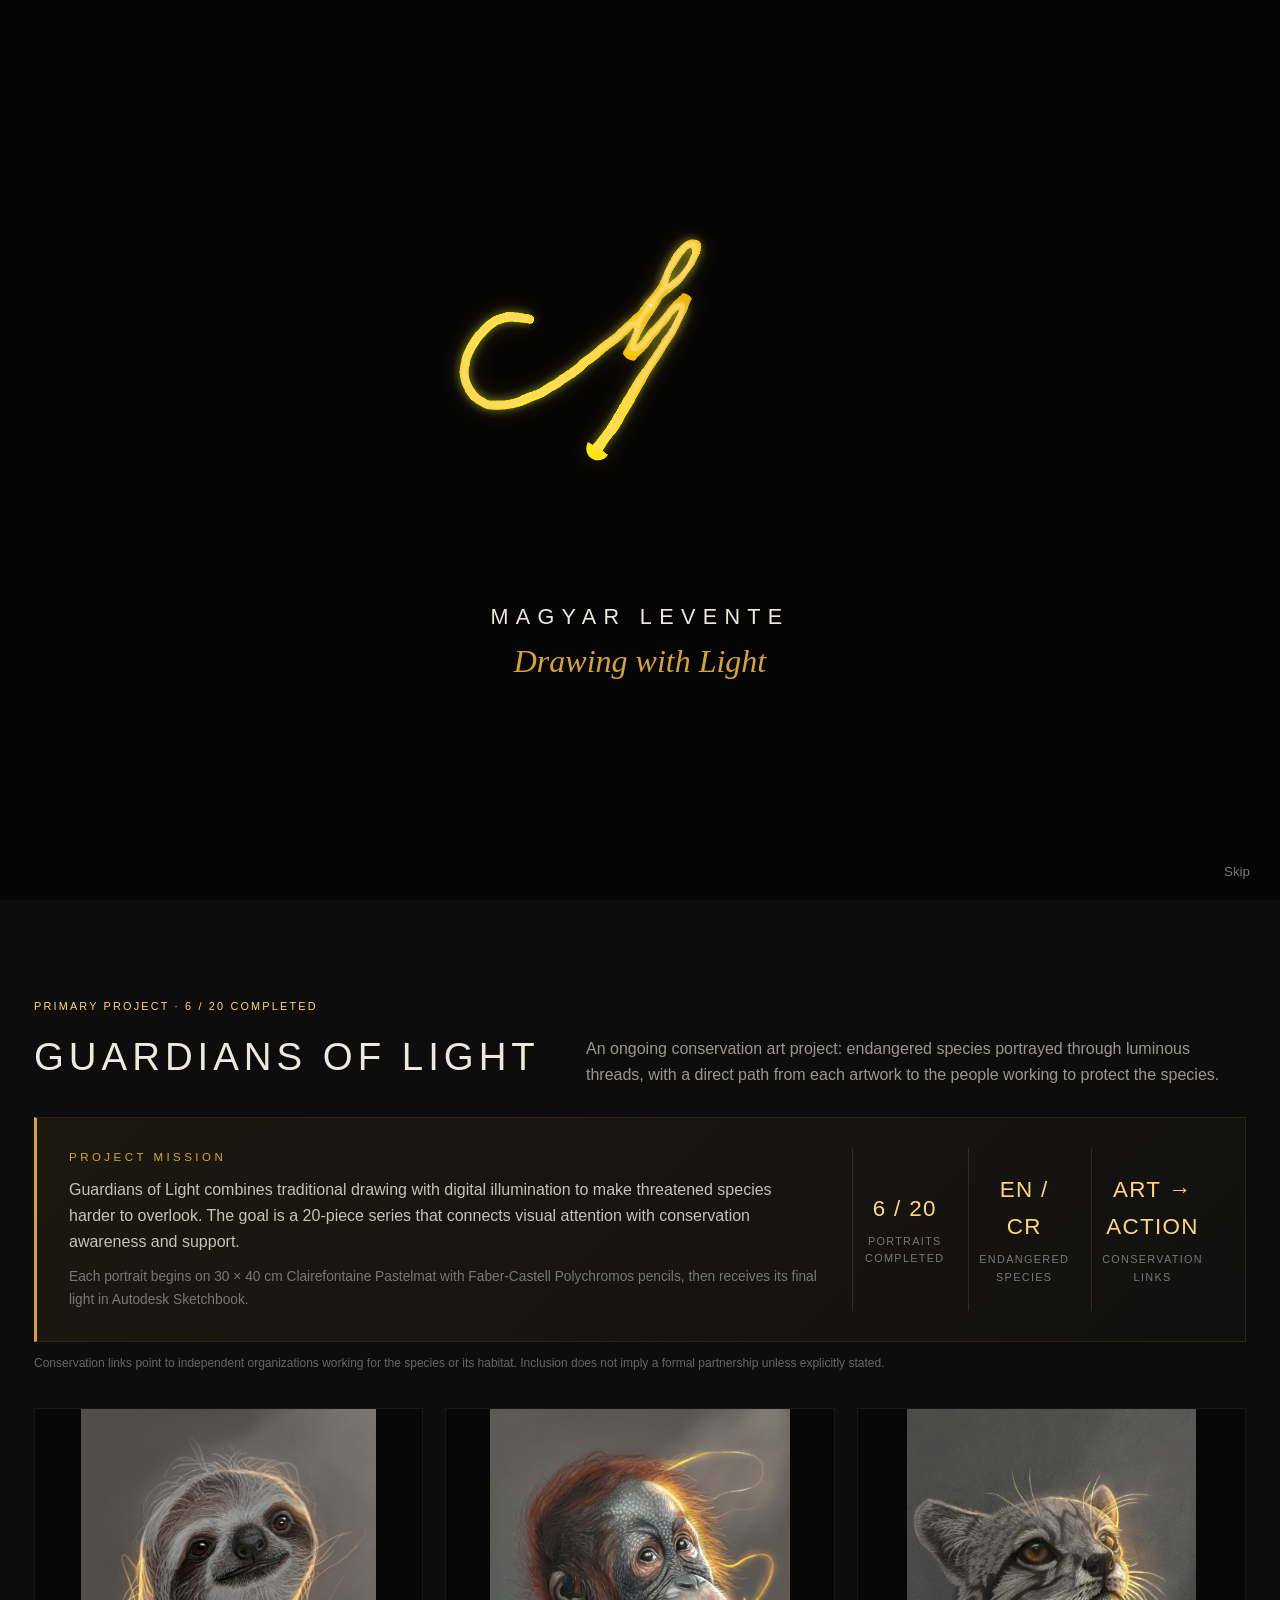
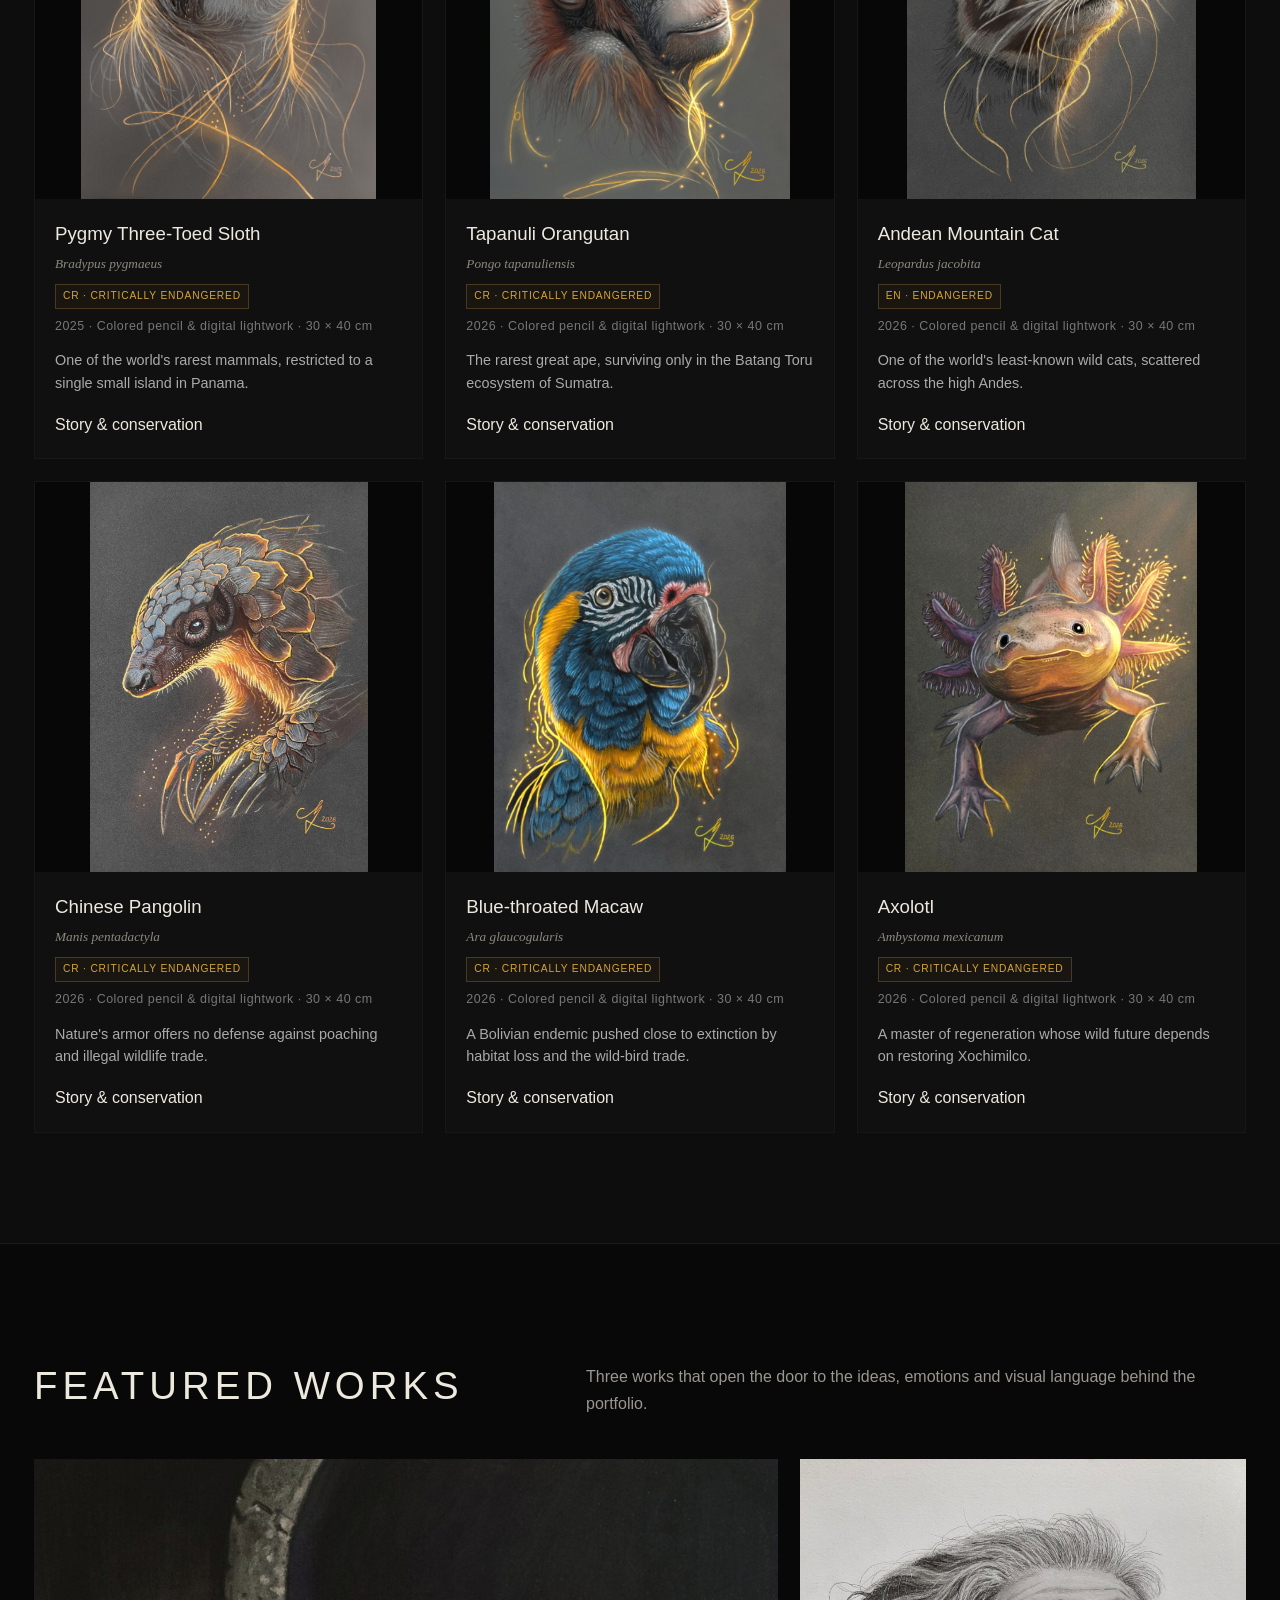
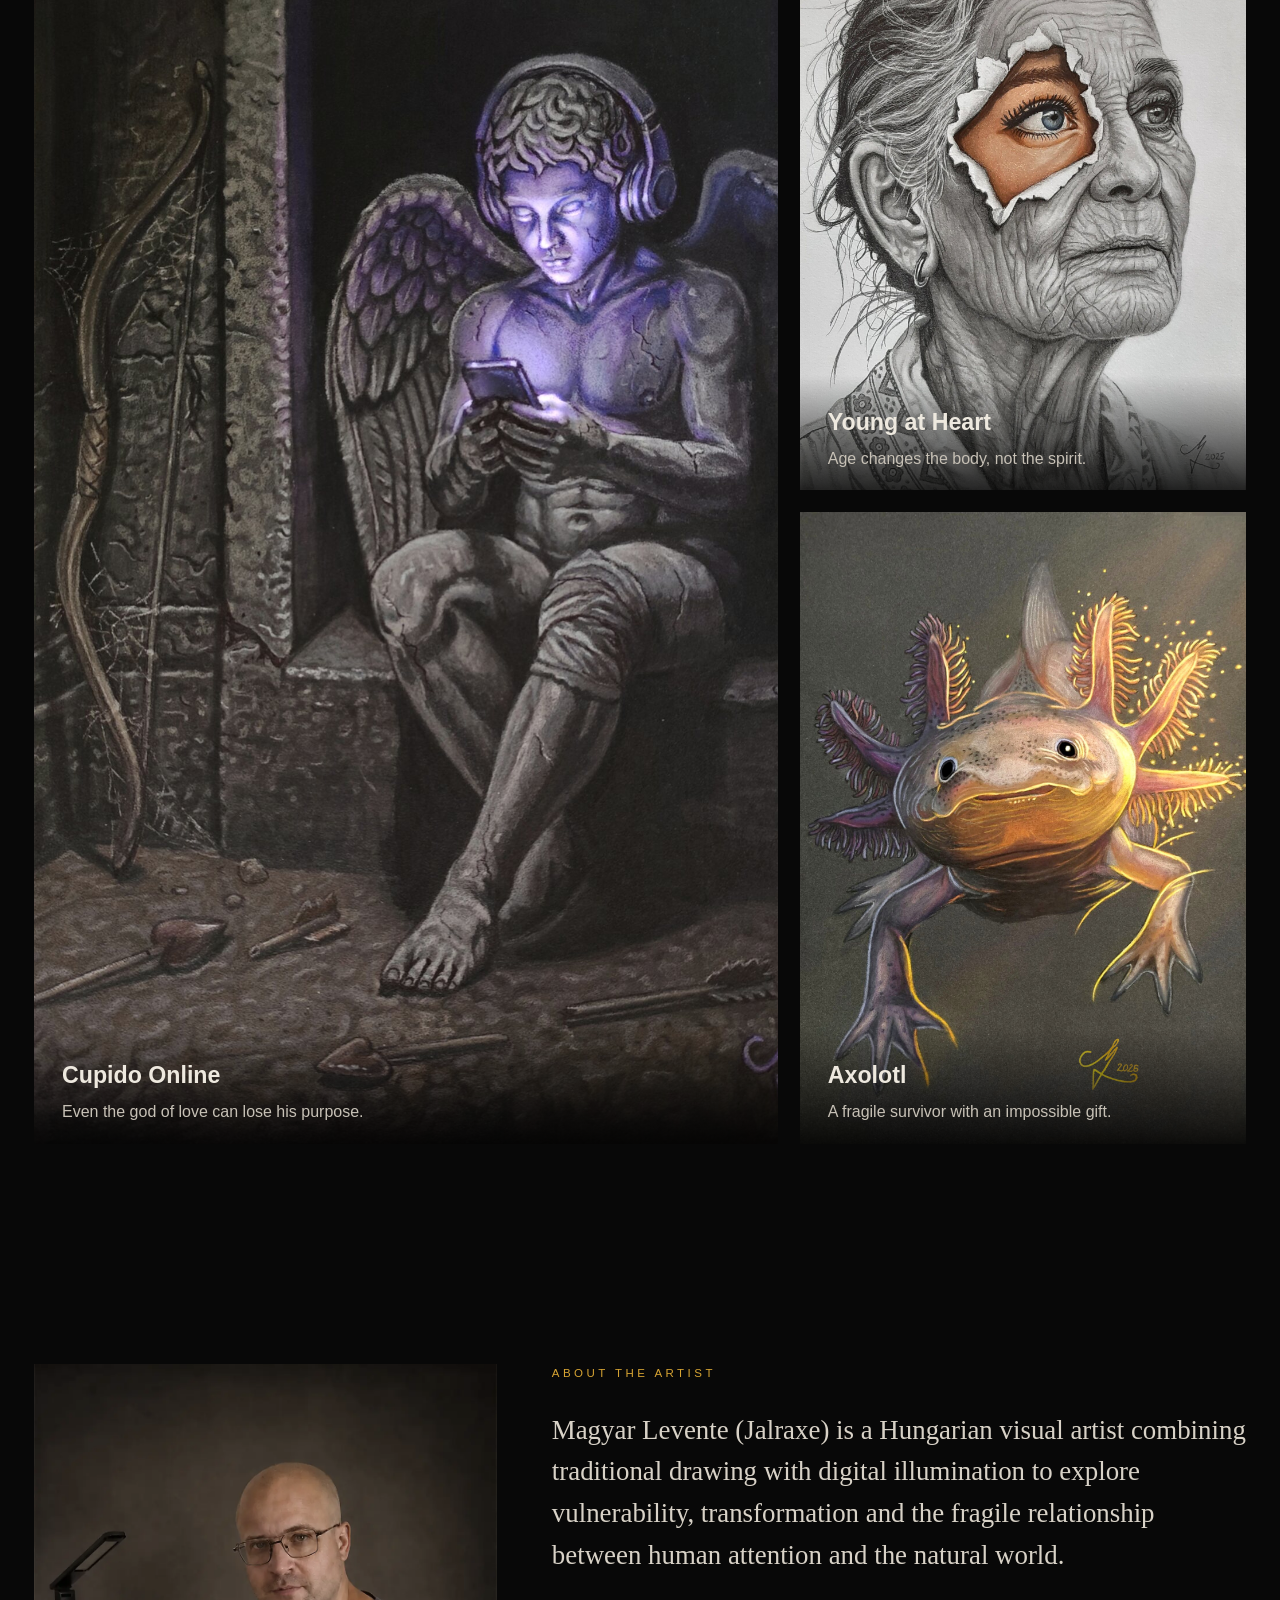
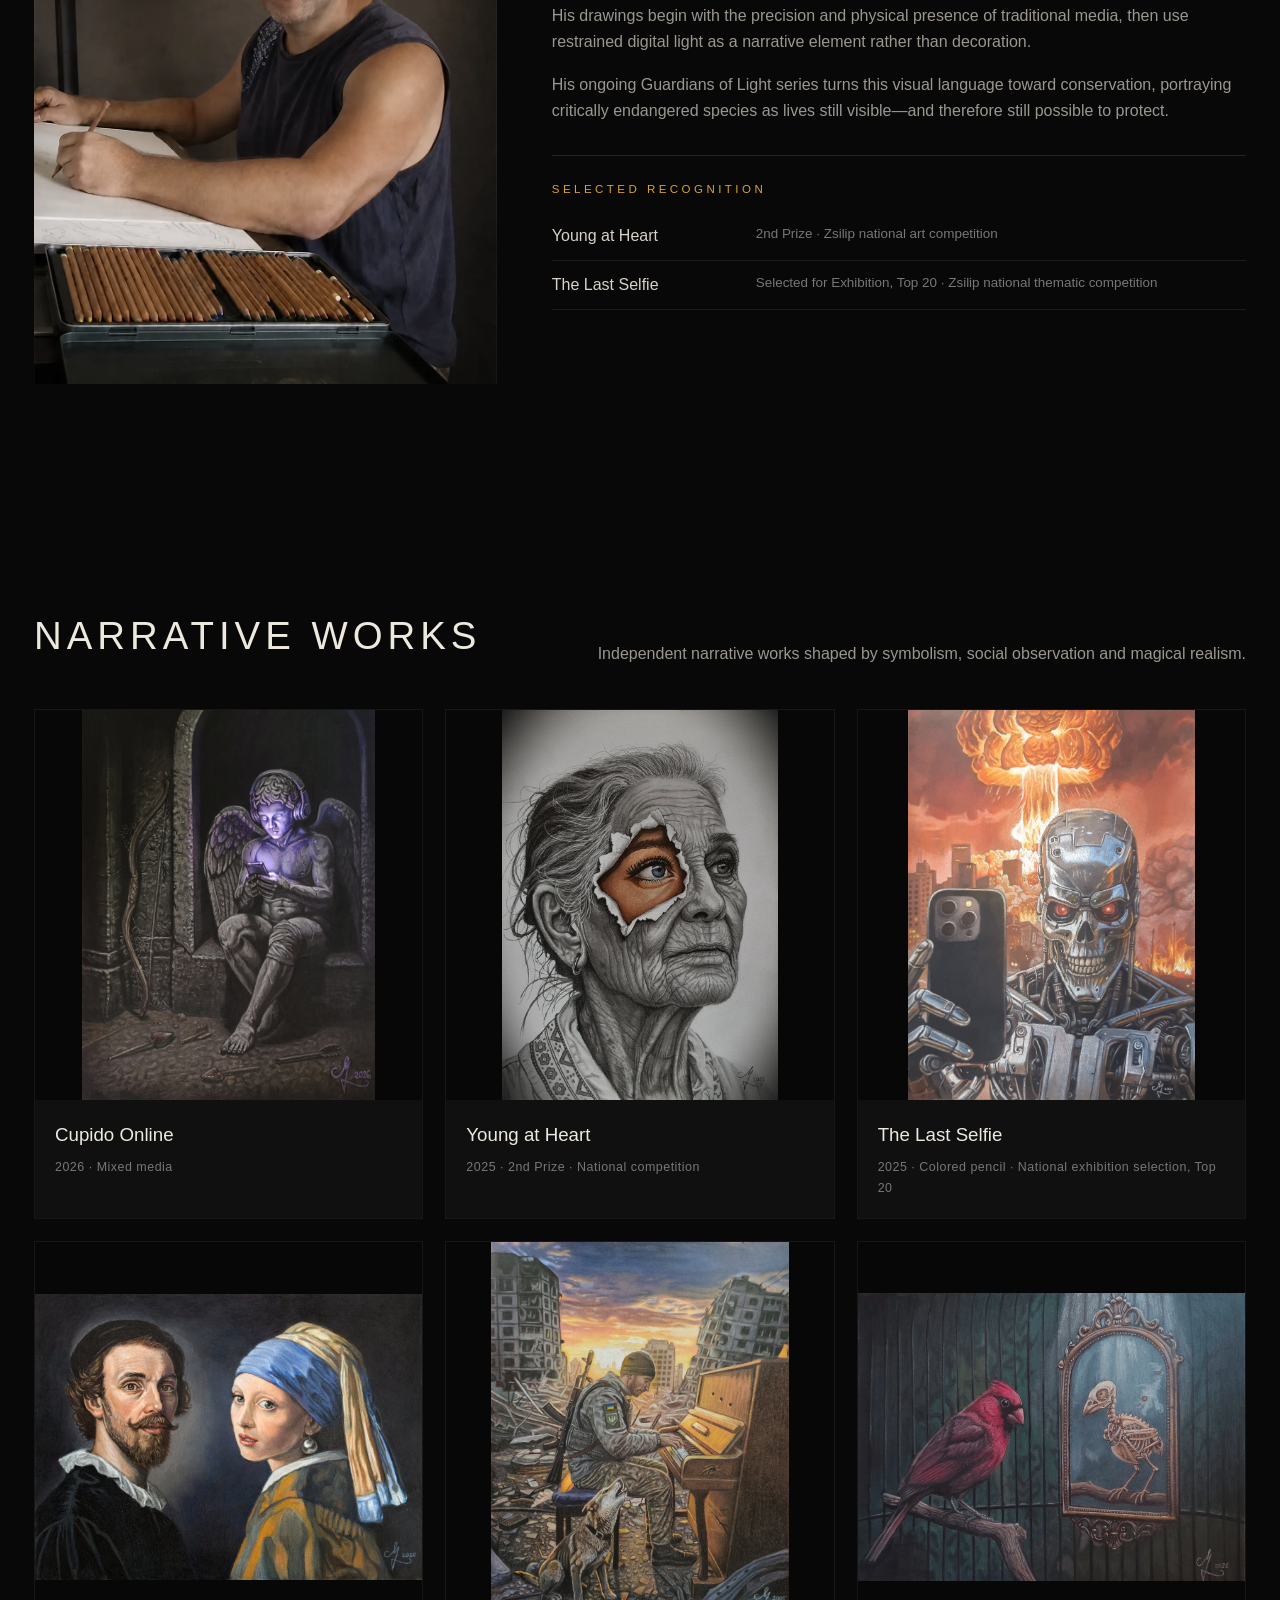
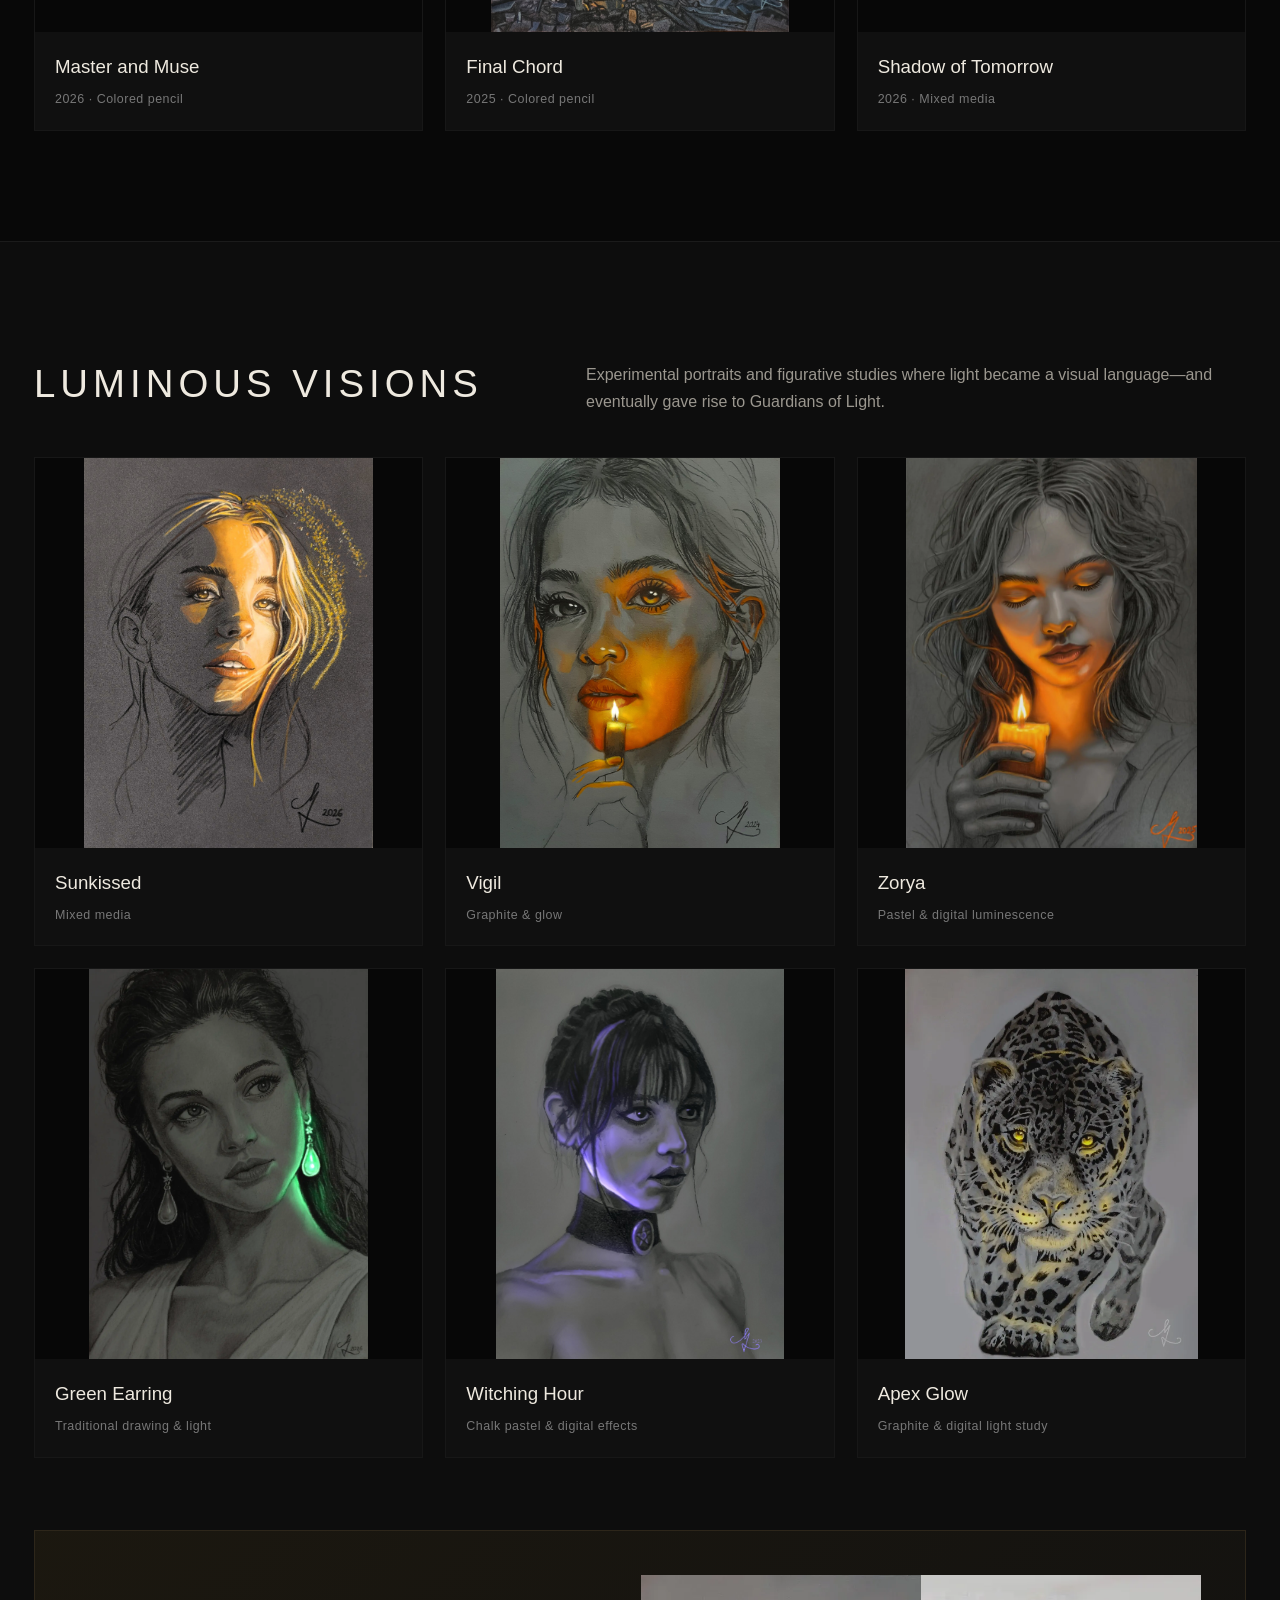
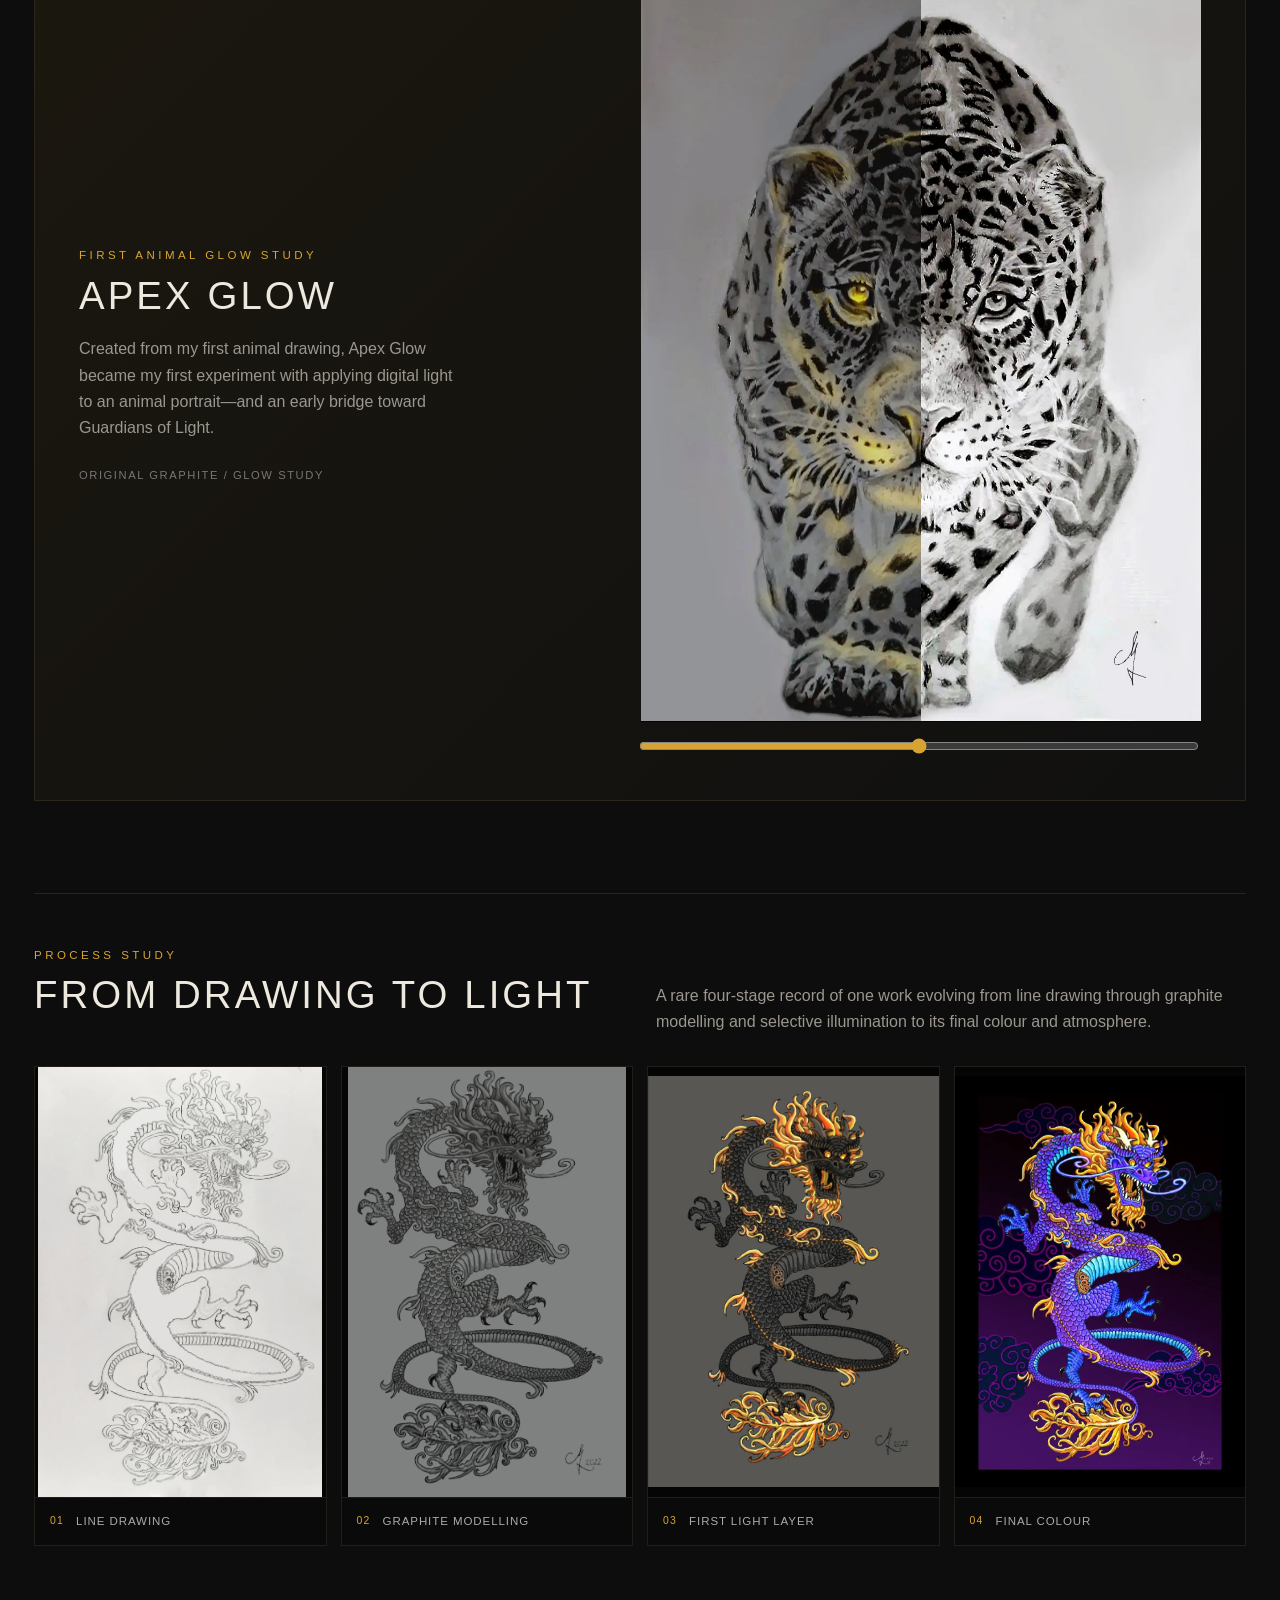
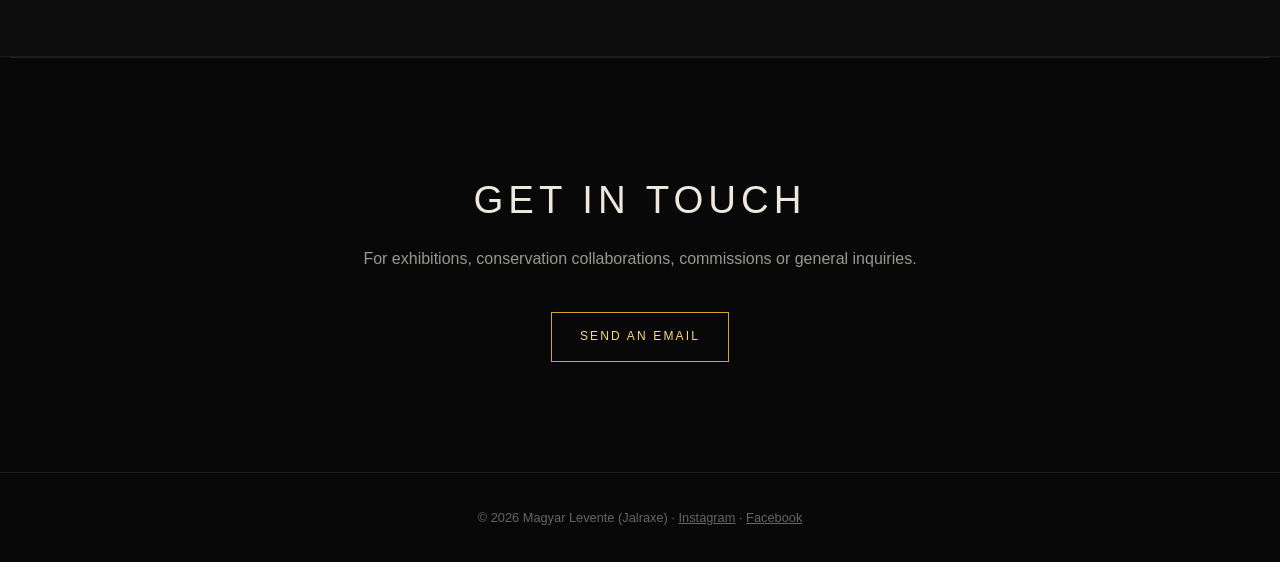
==== commit f95b4b91: "Fix intro animation and hero text" ====
--- a/index.html
+++ b/index.html
@@ -49,8 +49,8 @@
 <h1 data-i18n="drawingWithLight">Drawing with Light</h1>
 <div class="manifesto">
 <span>Every drawing begins in darkness.</span>
-<span>Light is not what finishes the drawing.</span>
-<span>It is what begins it.</span>
+<span>Light does not conclude the work.</span>
+<span>It brings it to life.</span>
 </div>
 <p class="lead" data-i18n="heroLead">Traditional drawing and digital illumination meet in works exploring nature, vulnerability, memory and transformation.</p>
 <a class="scroll-cue" href="#guardians">Enter the project ↓</a>
--- a/css/style.css
+++ b/css/style.css
@@ -30,8 +30,8 @@
 }
 @media(max-width:520px){.brand span{display:none}.lang{padding-left:10px}.menu-toggle{margin-left:auto}}
 
-/* Curatorial finishing: faster opening and concise recognition */
-.draw-line{animation-duration:2.2s;animation-delay:.2s}.intro-name,.intro-tag{animation-duration:.55s}.intro-name{animation-delay:2.25s}.intro-tag{animation-delay:2.75s}
+/* Curatorial finishing: complete signature, reveal the credit, then hold */
+.draw-line{animation-duration:6.2s;animation-delay:.45s}.intro-name,.intro-tag{animation-duration:.7s}.intro-name{animation-delay:6.45s}.intro-tag{animation-delay:7.15s}
 .recognition{margin-top:30px;padding-top:24px;border-top:1px solid #2a251c}.recognition .eyebrow{margin-bottom:13px}.recognition-item{display:grid;grid-template-columns:minmax(145px,.55fr) 1.45fr;gap:18px;padding:11px 0;border-bottom:1px solid #1d1b17}.recognition-item strong{font-weight:450;color:#d8d2c7}.recognition-item span{color:#777;font-size:.84rem}
 @media(max-width:600px){.recognition-item{grid-template-columns:1fr;gap:2px}}
 
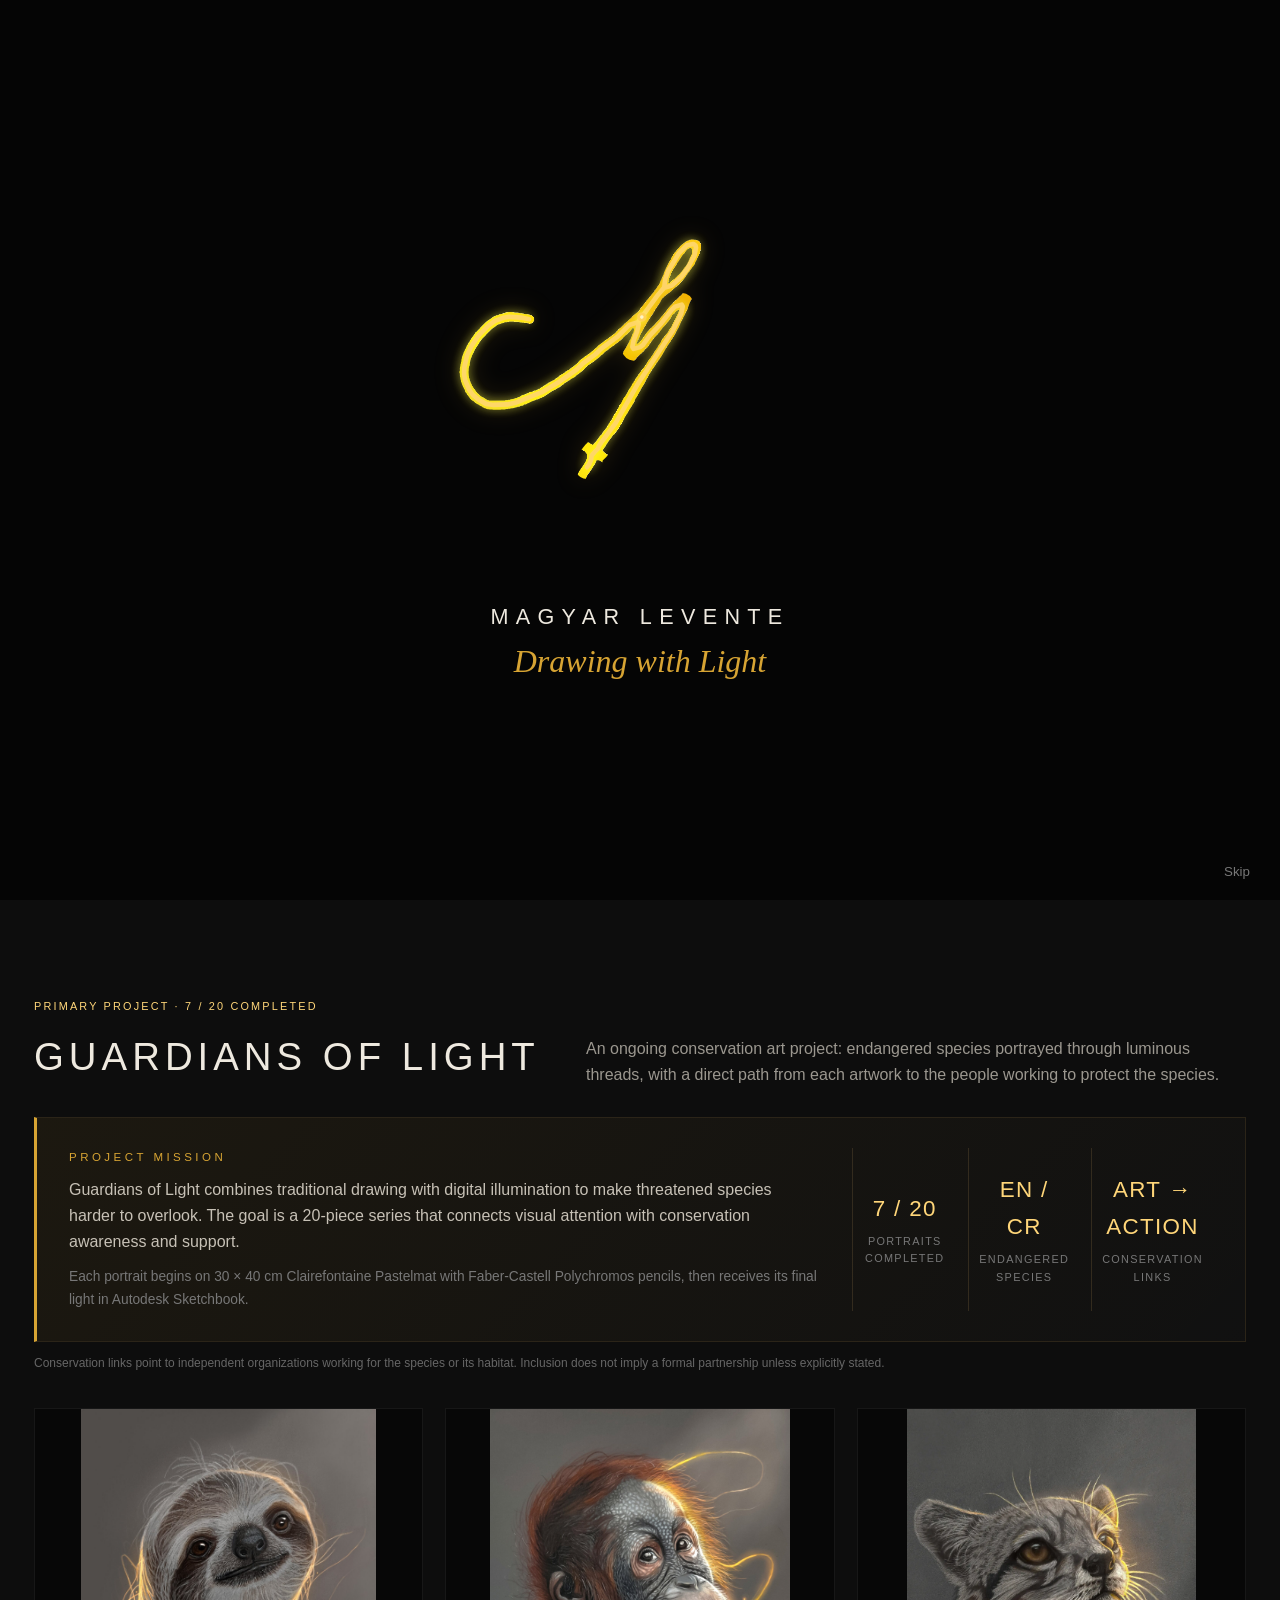
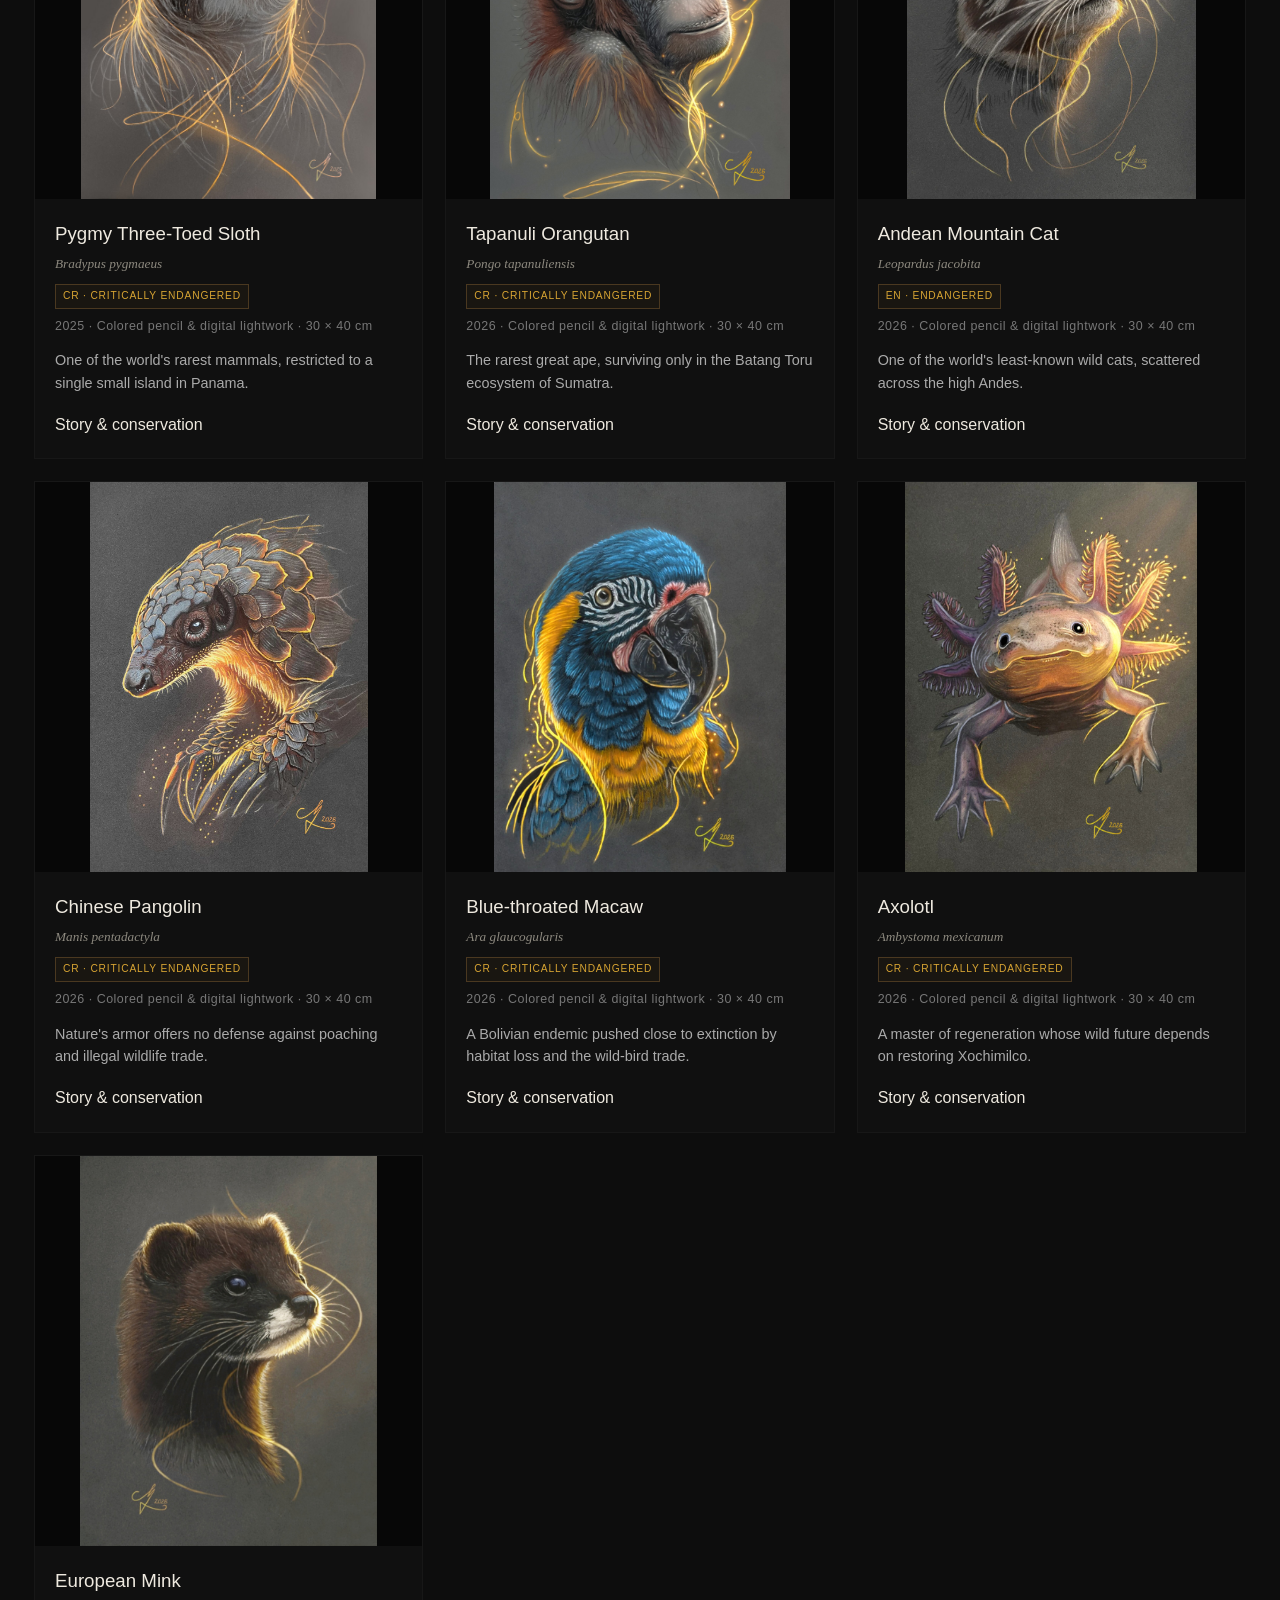
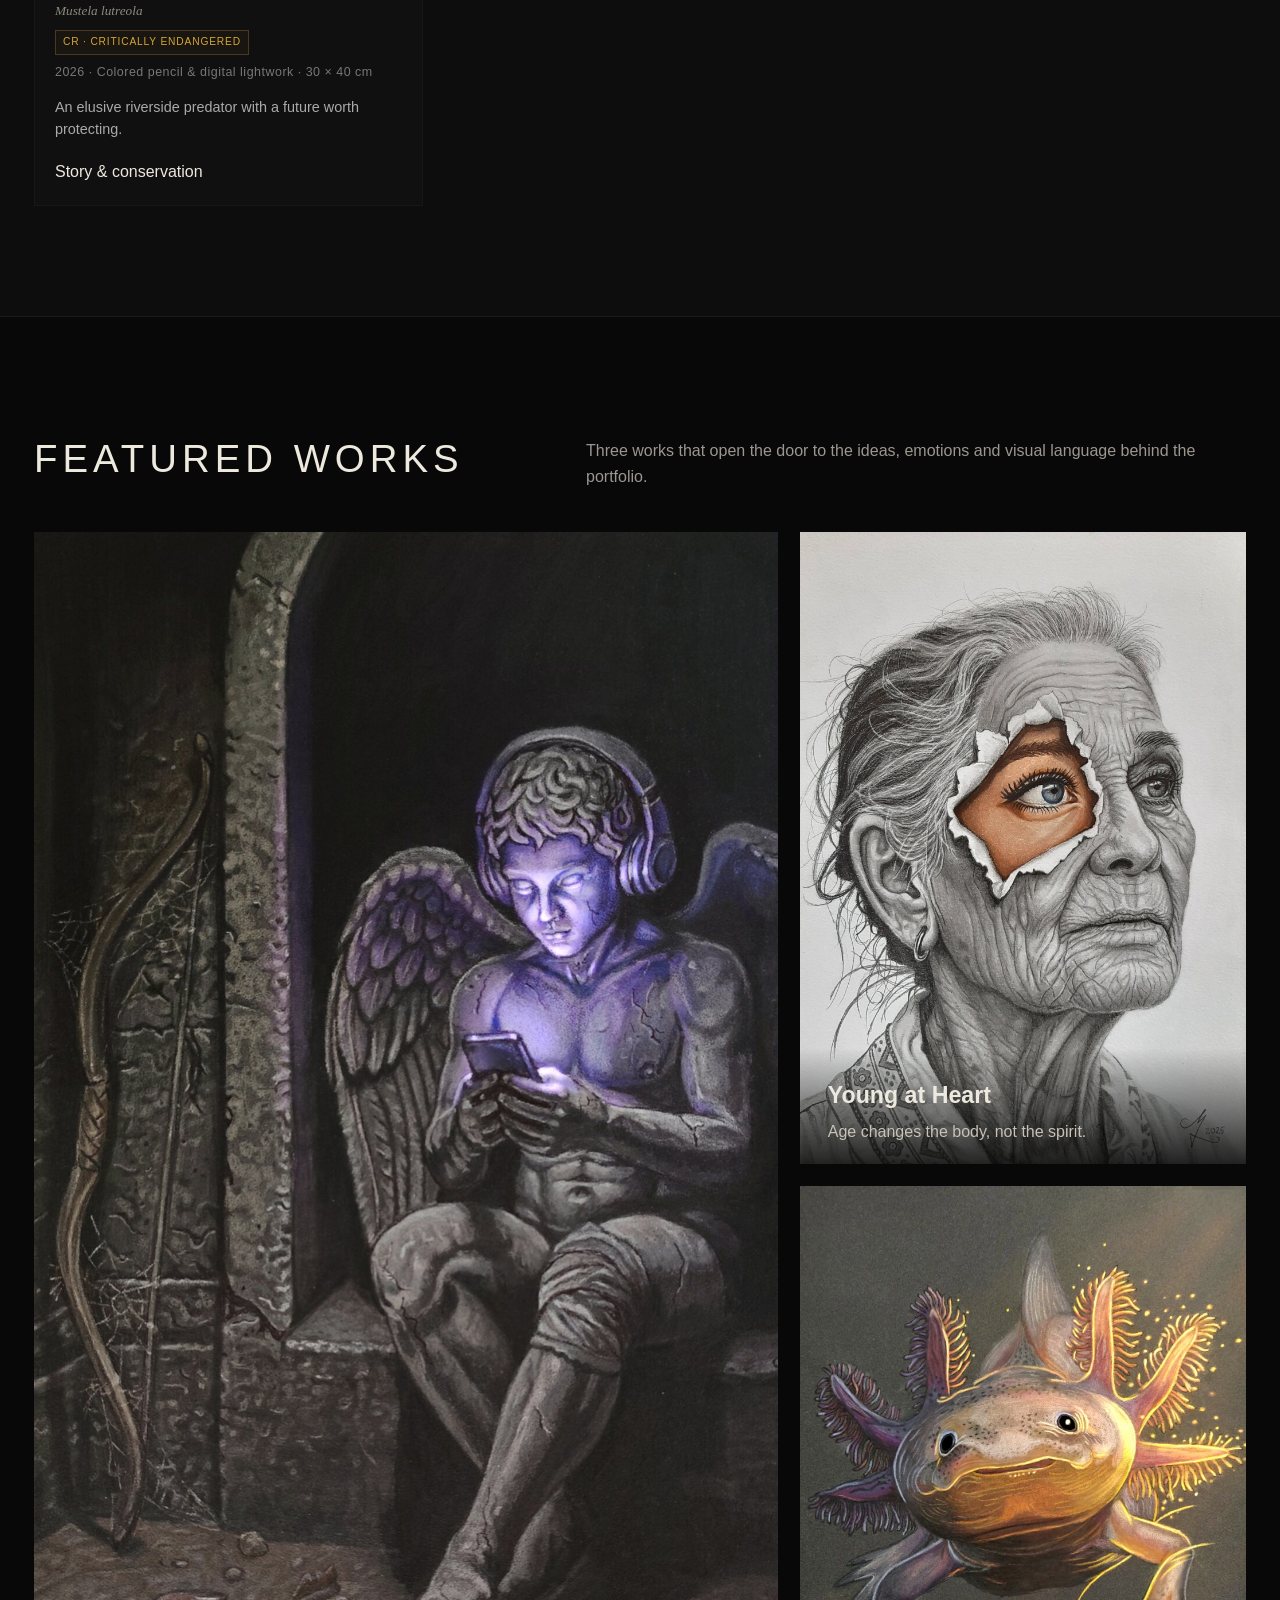
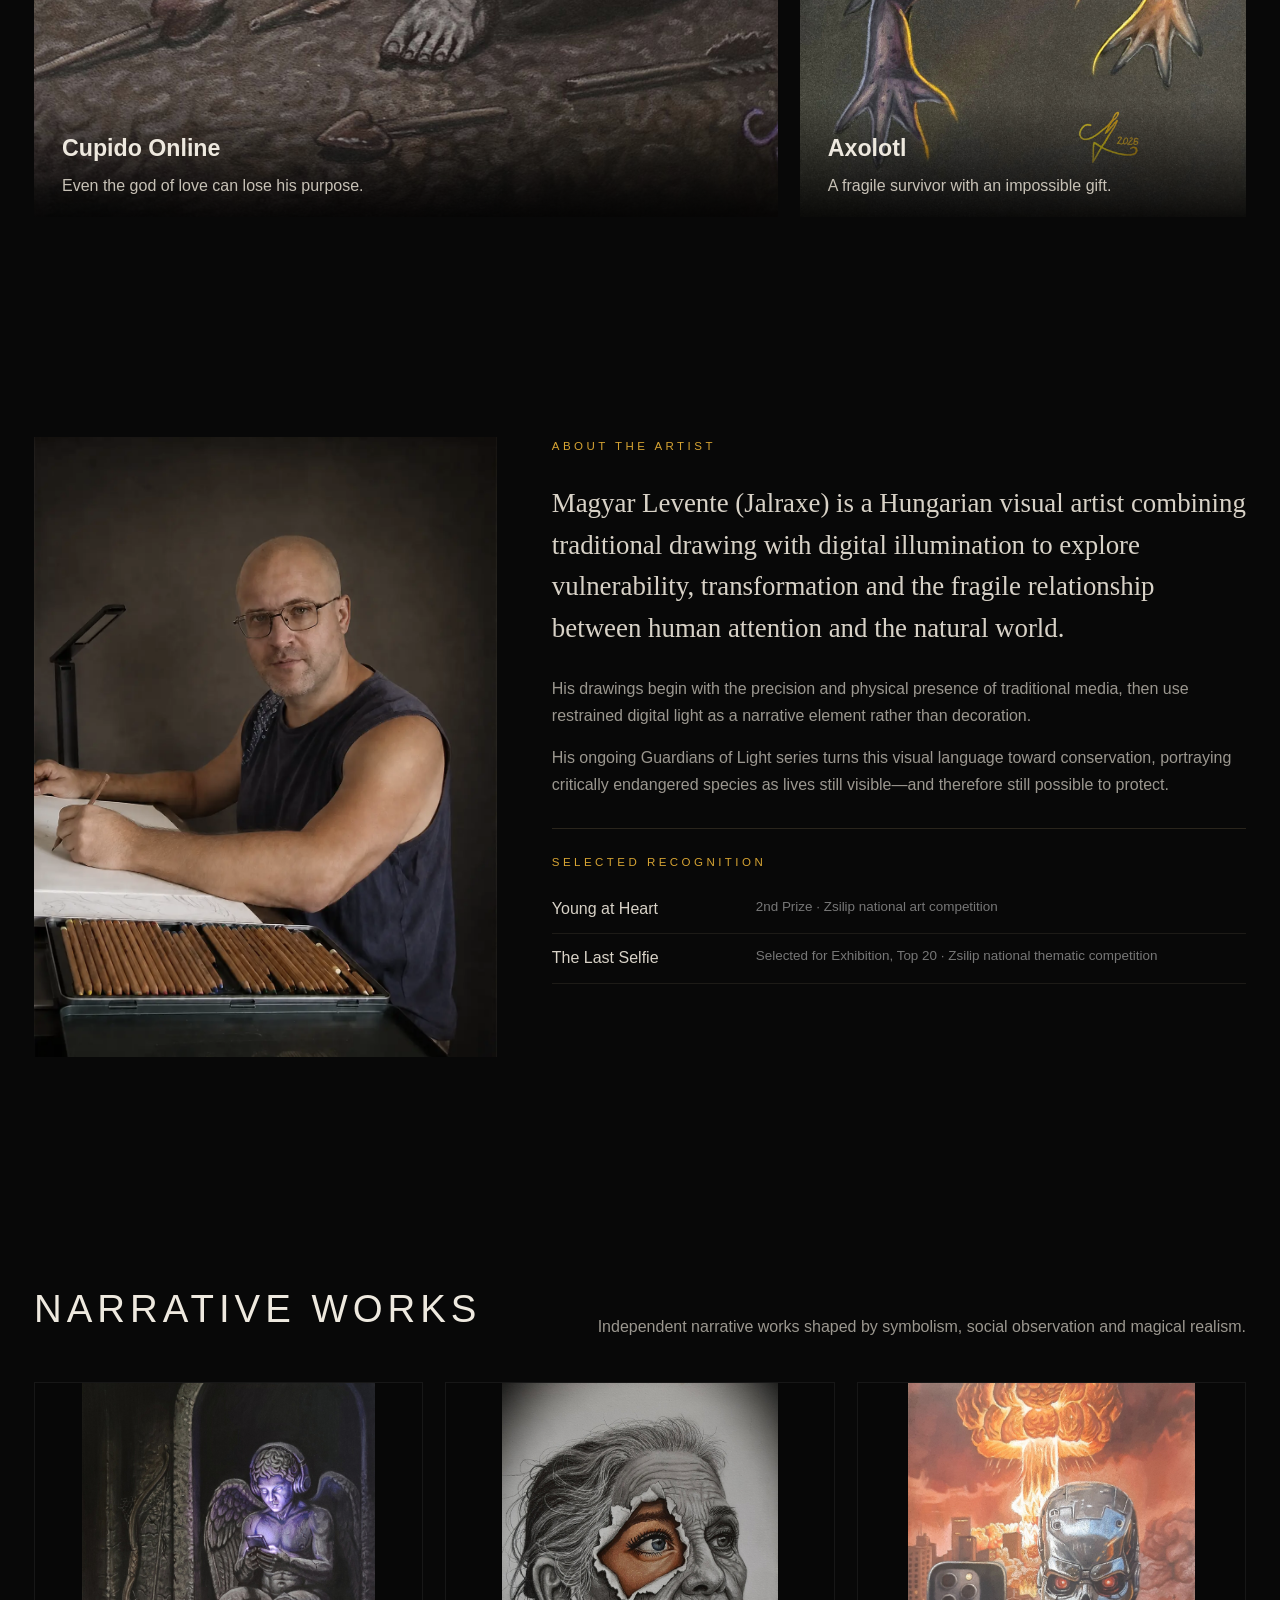
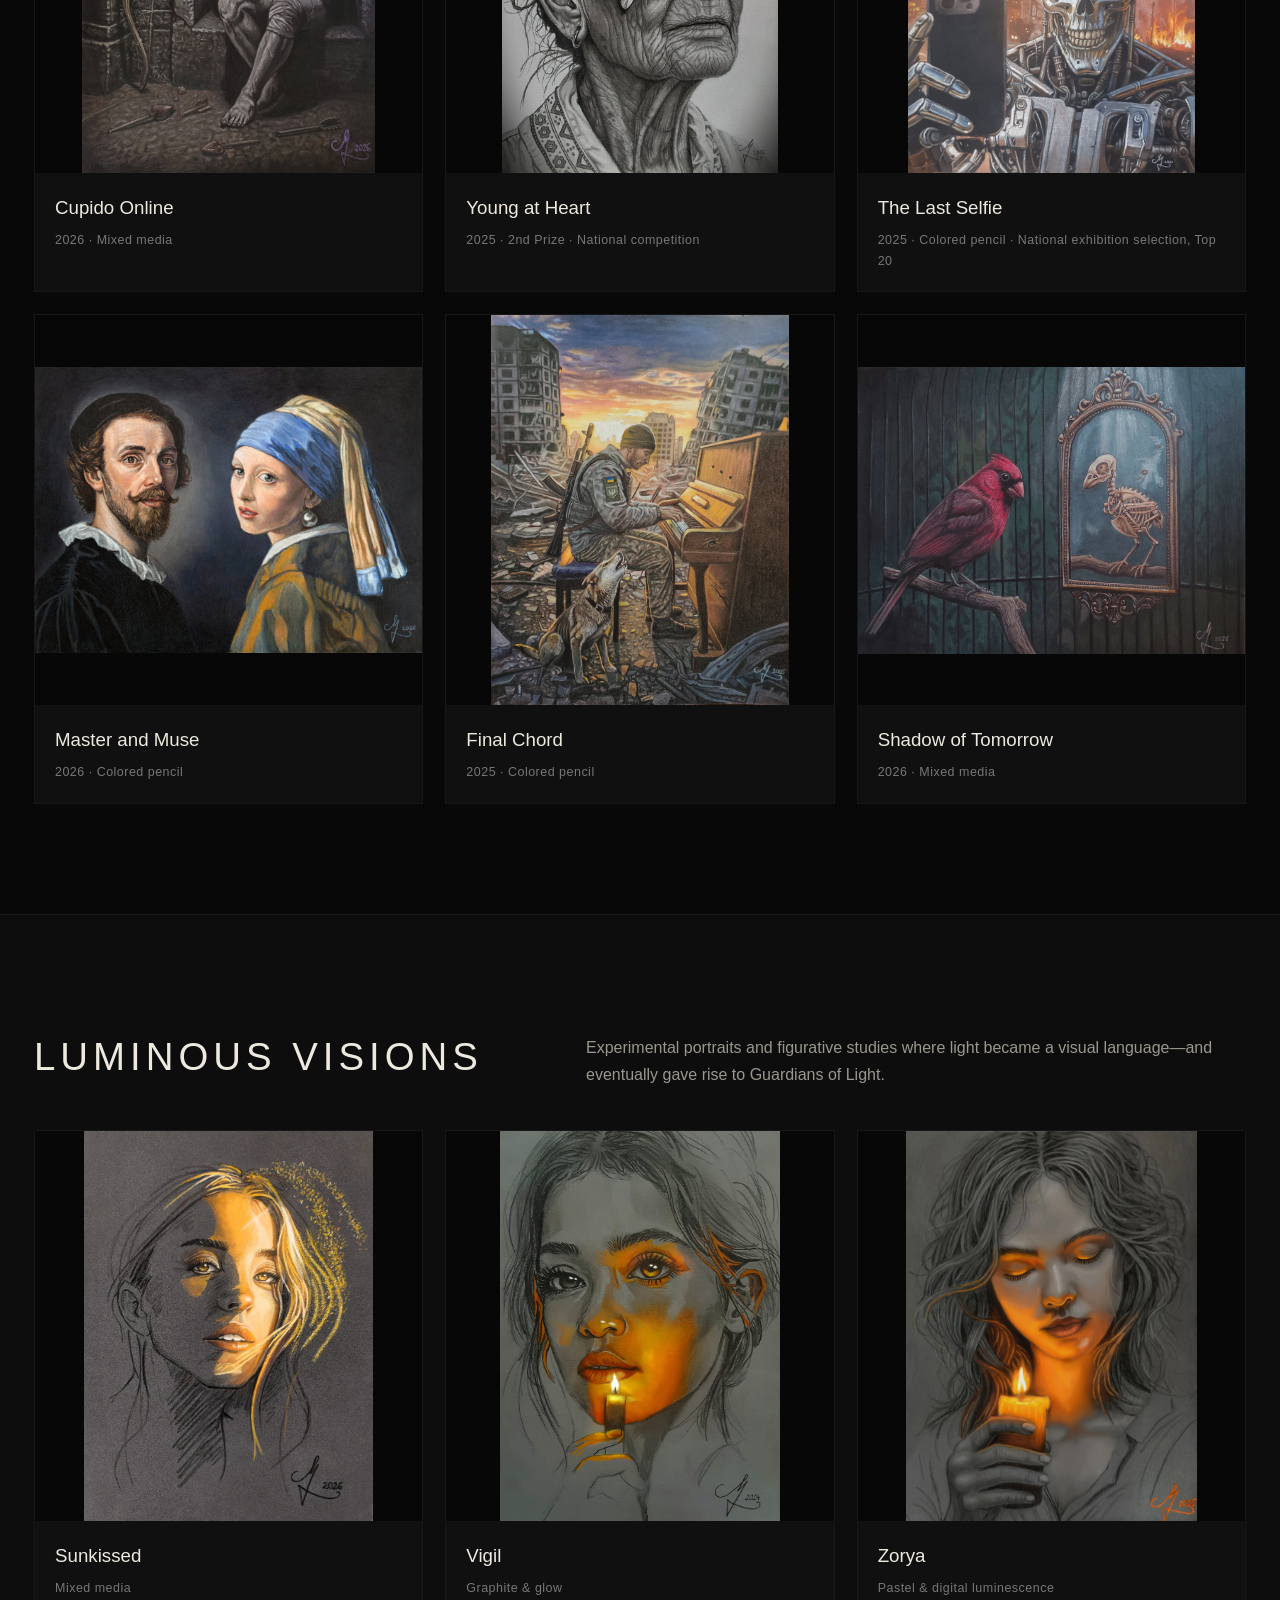
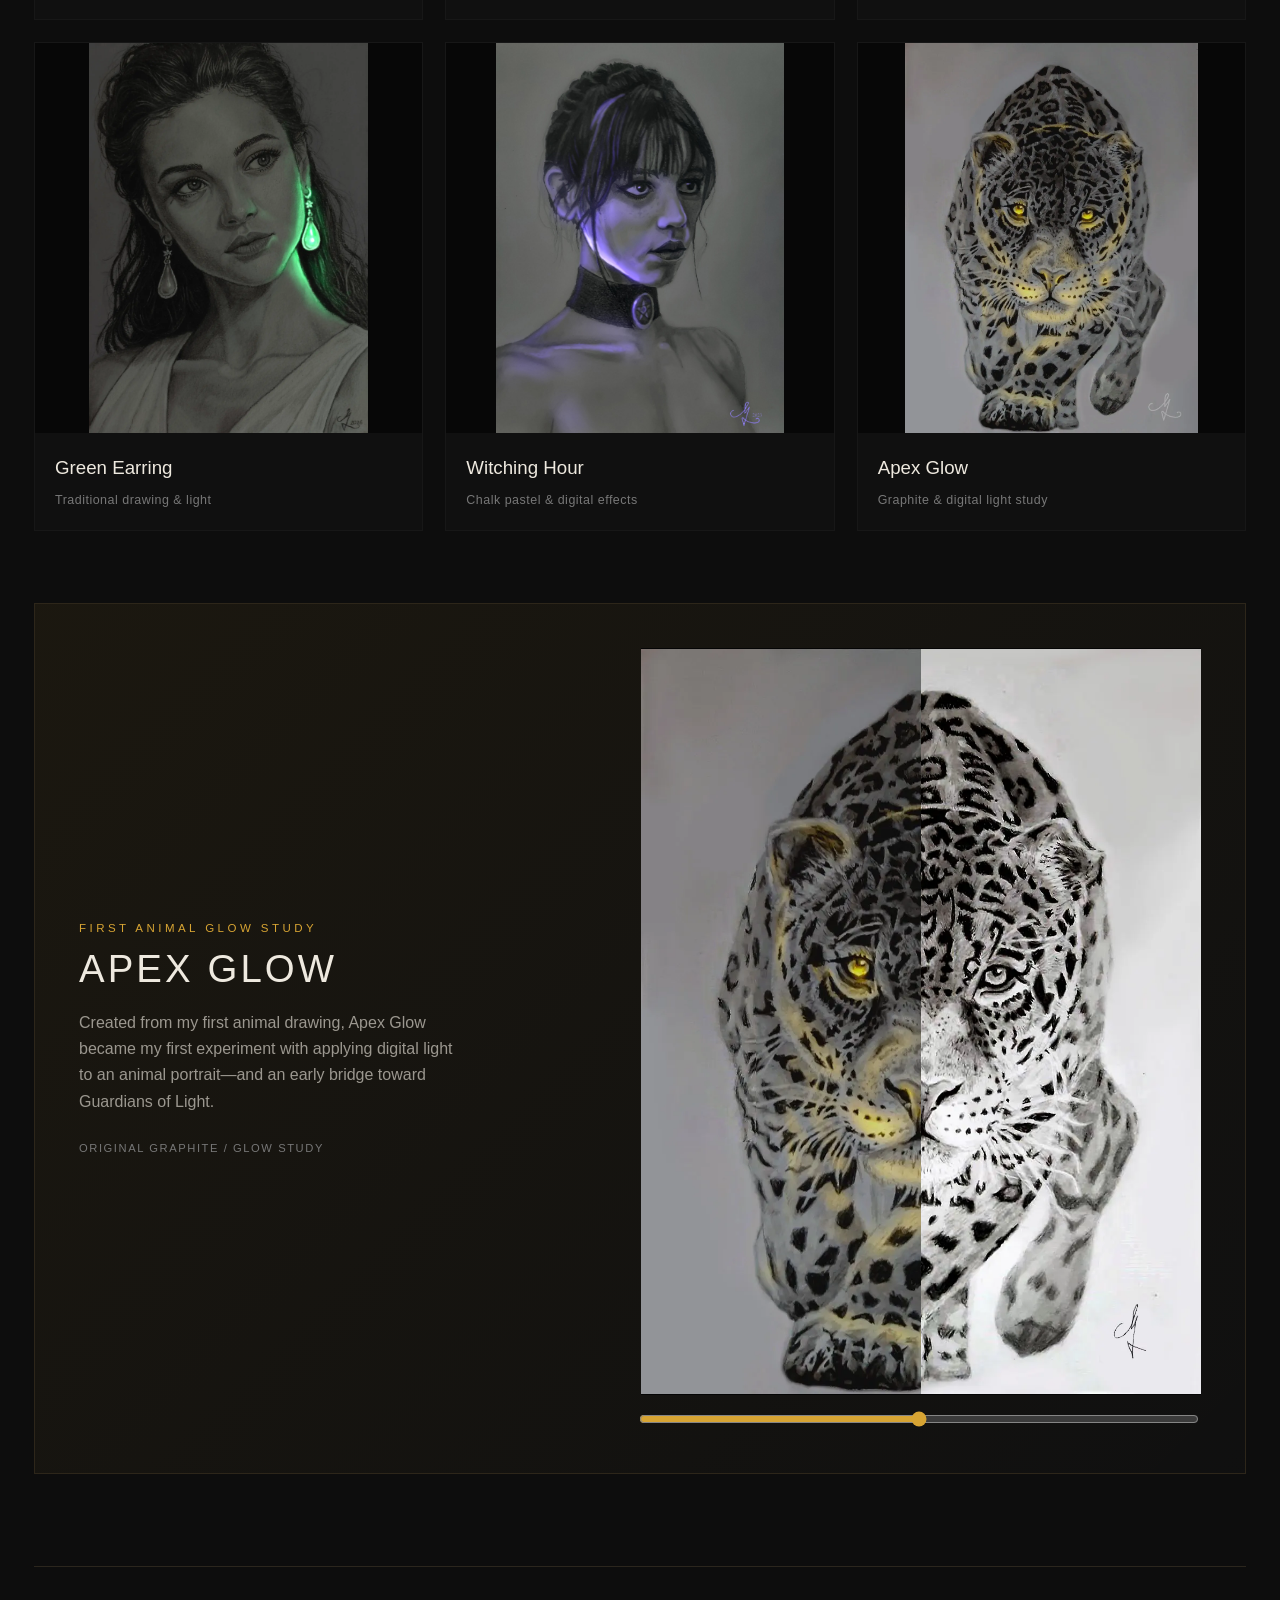
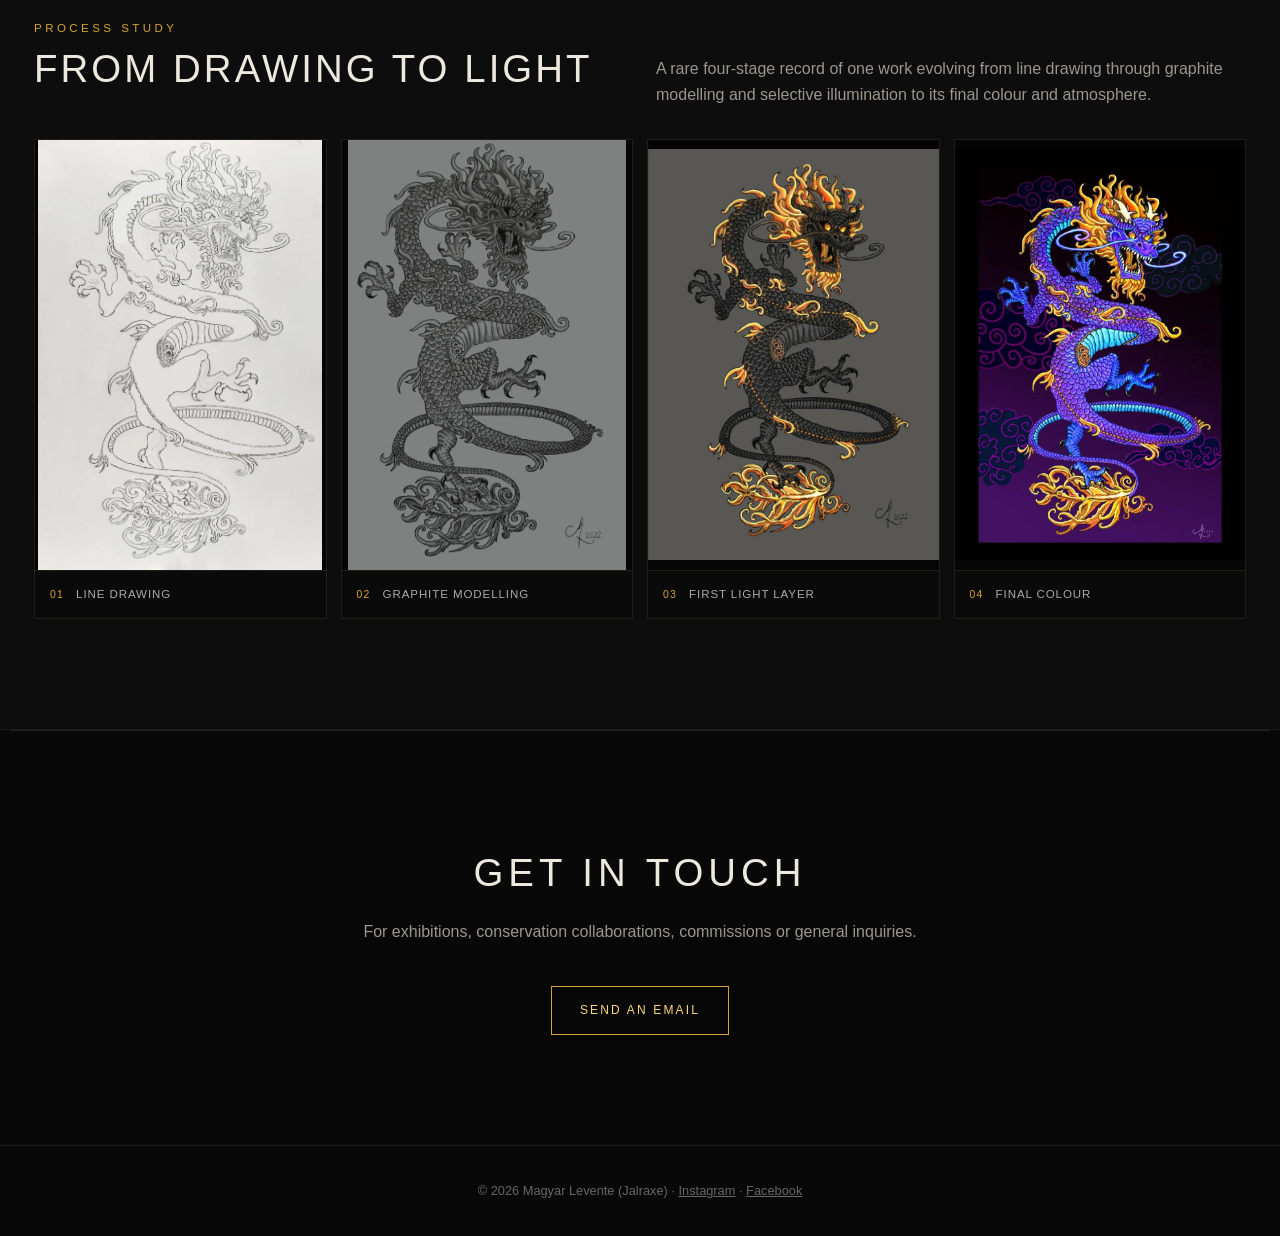
==== commit 670f995f: "Add European mink to Guardians of Light" ====
--- a/index.html
+++ b/index.html
@@ -89,7 +89,7 @@
 <div class="section">
 <div class="section-head">
 <div>
-<div class="project-label" data-i18n="guardPrimary">Primary Project · 6 / 20 completed</div>
+<div class="project-label" data-i18n="guardPrimary">Primary Project · 7 / 20 completed</div>
 <h2 data-i18n="guardTitle">Guardians of Light</h2>
 </div>
 <p class="section-intro" data-i18n="guardIntro">An ongoing conservation art project: endangered species portrayed through luminous threads, with a direct path from each artwork to the people working to protect the species.</p>
@@ -102,7 +102,7 @@
 </div>
 <div class="guardian-mission-points">
 <div>
-<strong>6 / 20</strong>
+<strong>7 / 20</strong>
 <span data-i18n="guardGoal">portraits completed</span>
 </div>
 <div>
@@ -193,6 +193,19 @@
 <div class="meta">2026 · Colored pencil & digital lightwork · 30 × 40 cm</div>
 <p class="guardian-summary" data-i18n="gAxolotlShort">A master of regeneration whose wild future depends on restoring Xochimilco.</p>
 <button class="guardian-more" data-guardian="axolotl" data-i18n="guardianMore">Story & conservation</button>
+</div>
+</article>
+<article class="art-card guardian-card">
+<button data-lightbox="images/guardians/lutreola.jpg">
+<img loading="lazy" src="images/guardians/lutreola.jpg" alt="Mustela lutreola">
+</button>
+<div class="art-info">
+<h3 data-i18n="gMinkTitle">European Mink</h3>
+<div class="latin">Mustela lutreola</div>
+<div class="status-badge" data-i18n="iucnCR">CR · Critically Endangered</div>
+<div class="meta">2026 · Colored pencil & digital lightwork · 30 × 40 cm</div>
+<p class="guardian-summary" data-i18n="gMinkShort">An elusive riverside predator with a future worth protecting.</p>
+<button class="guardian-more" data-guardian="mink" data-i18n="guardianMore">Story & conservation</button>
 </div>
 </article>
 </div>
